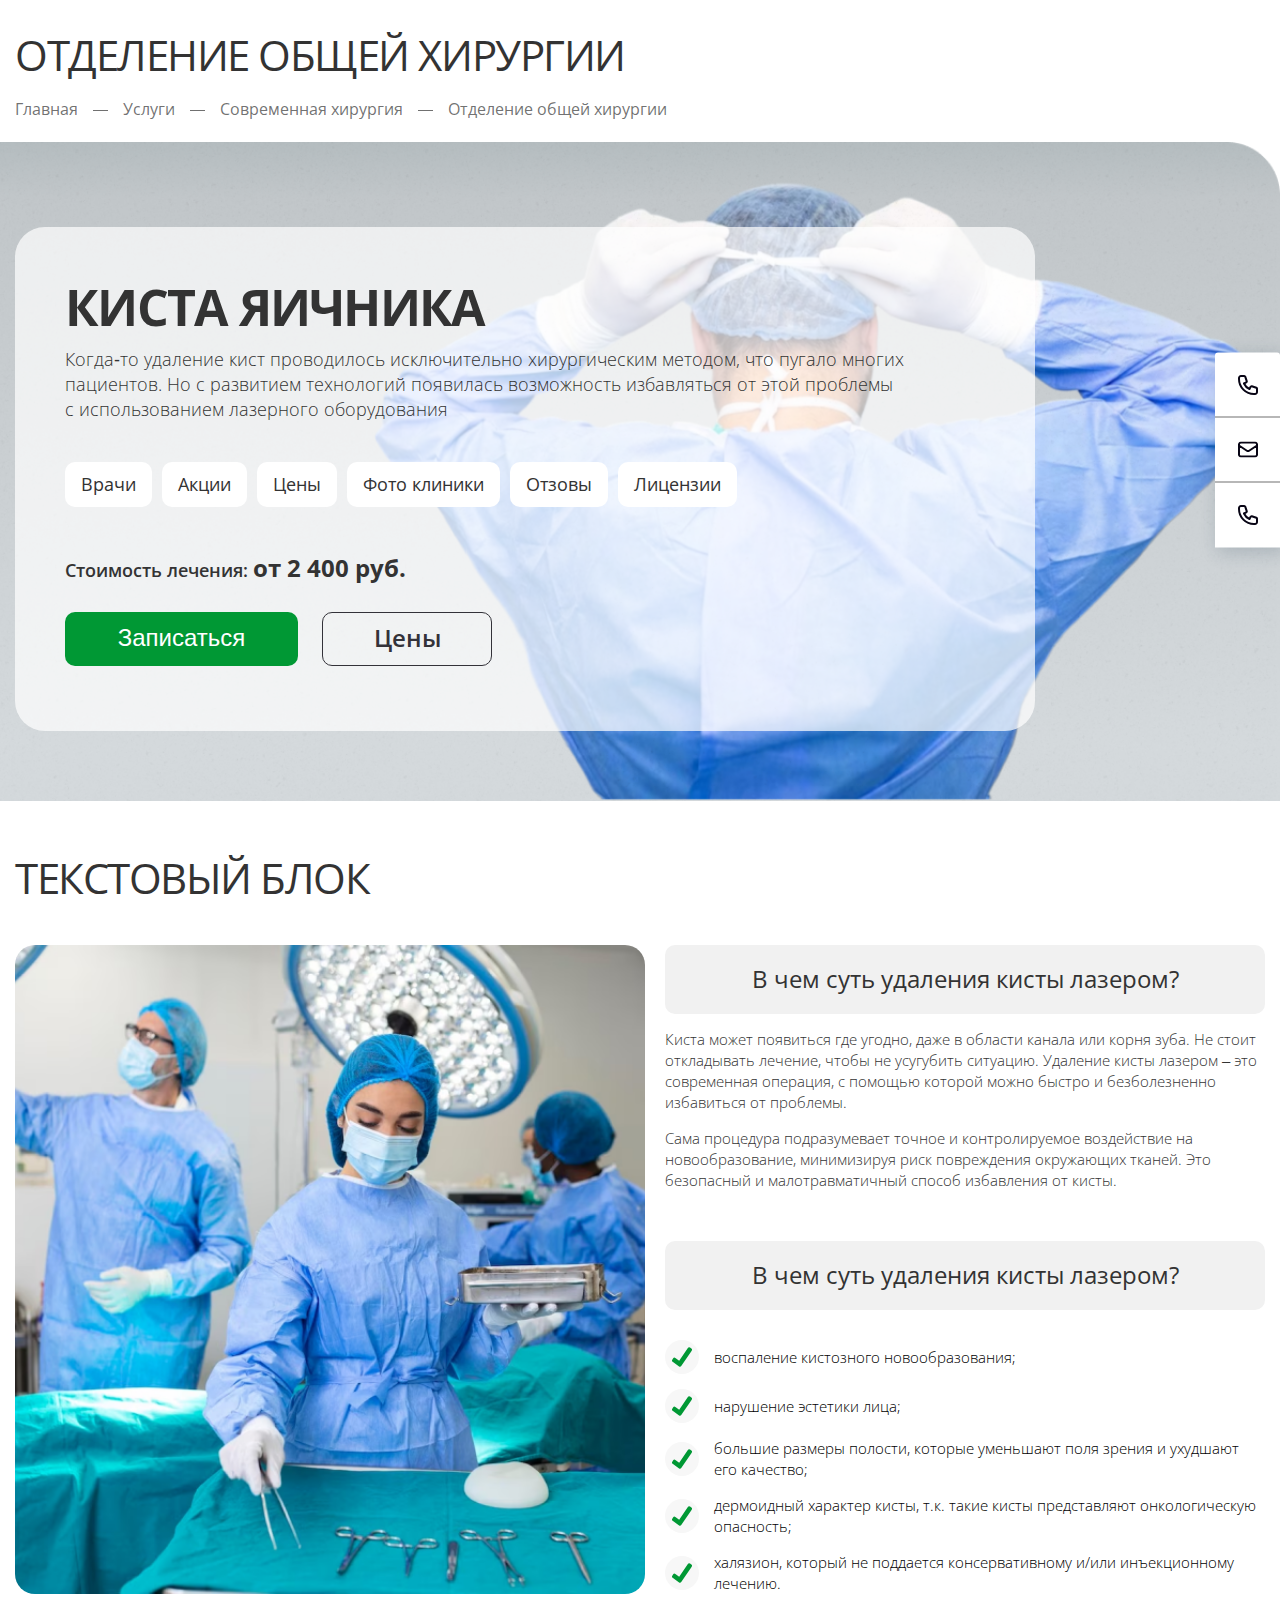
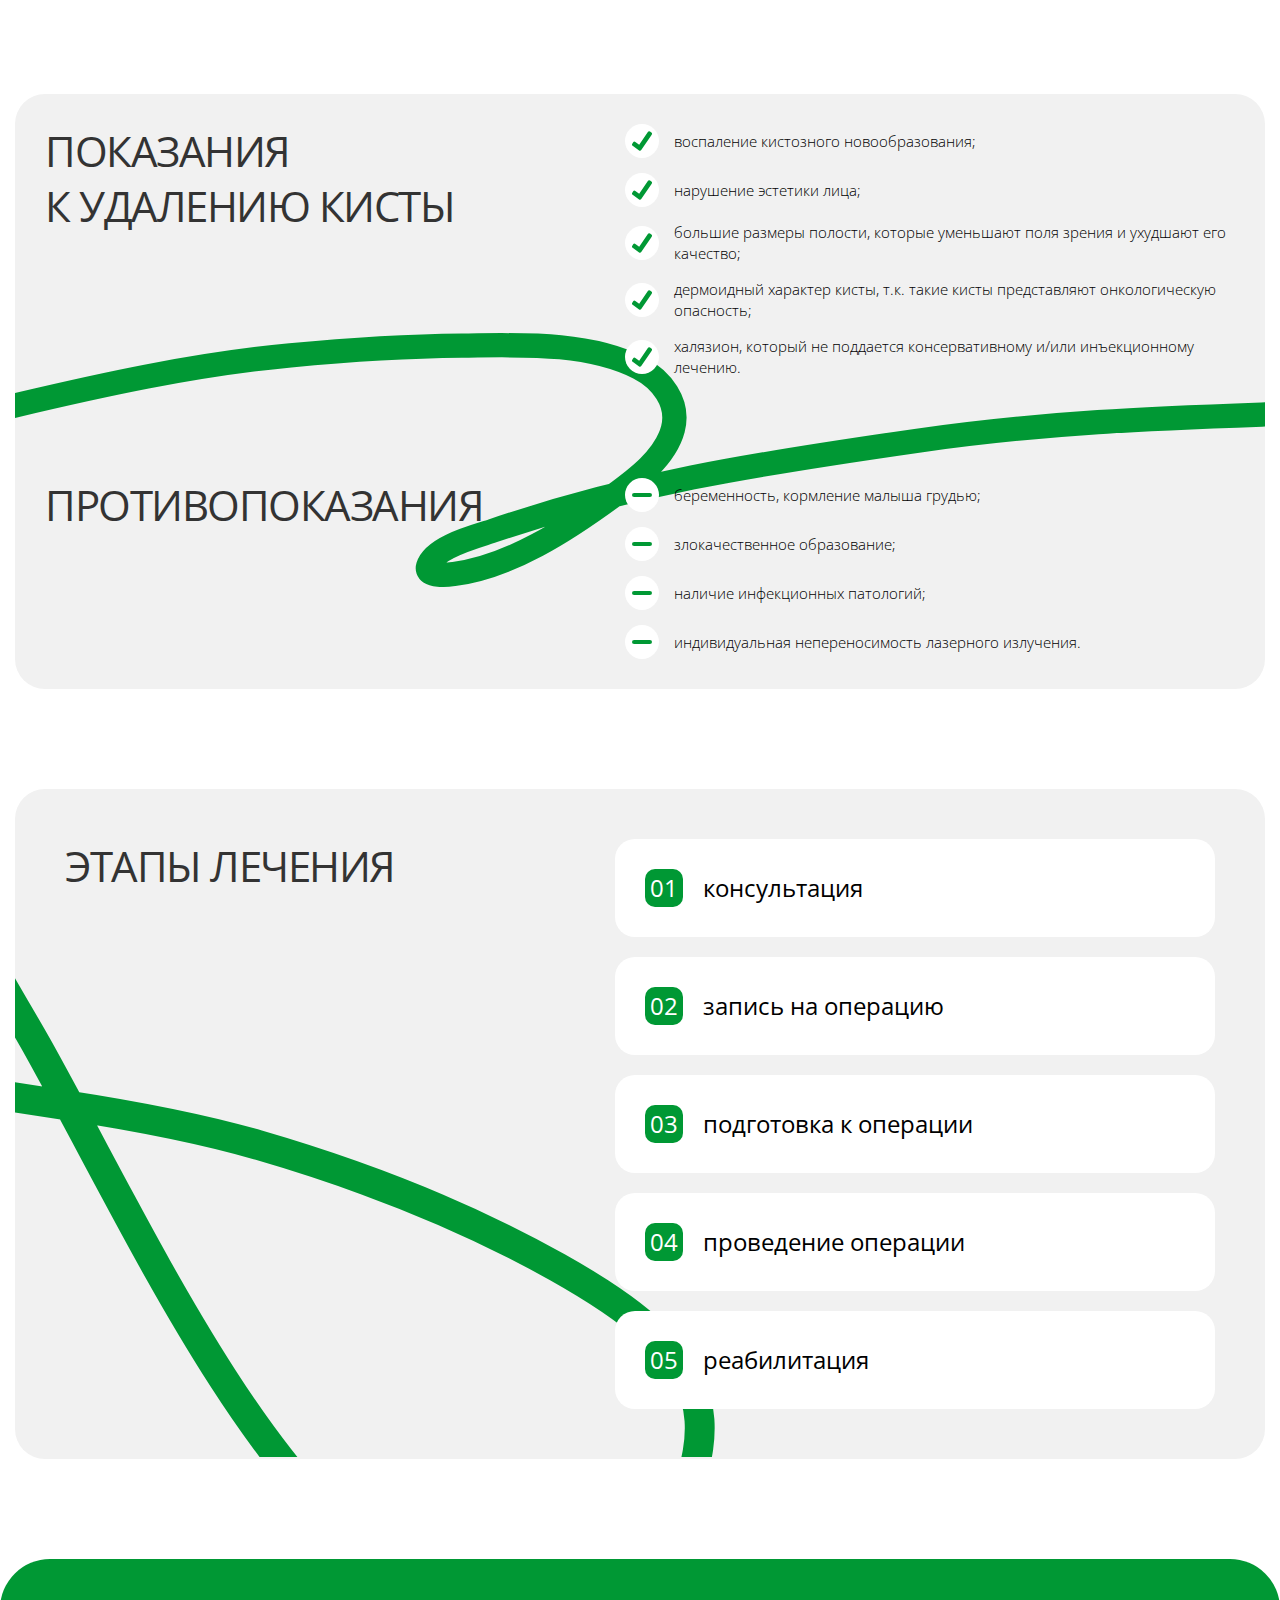
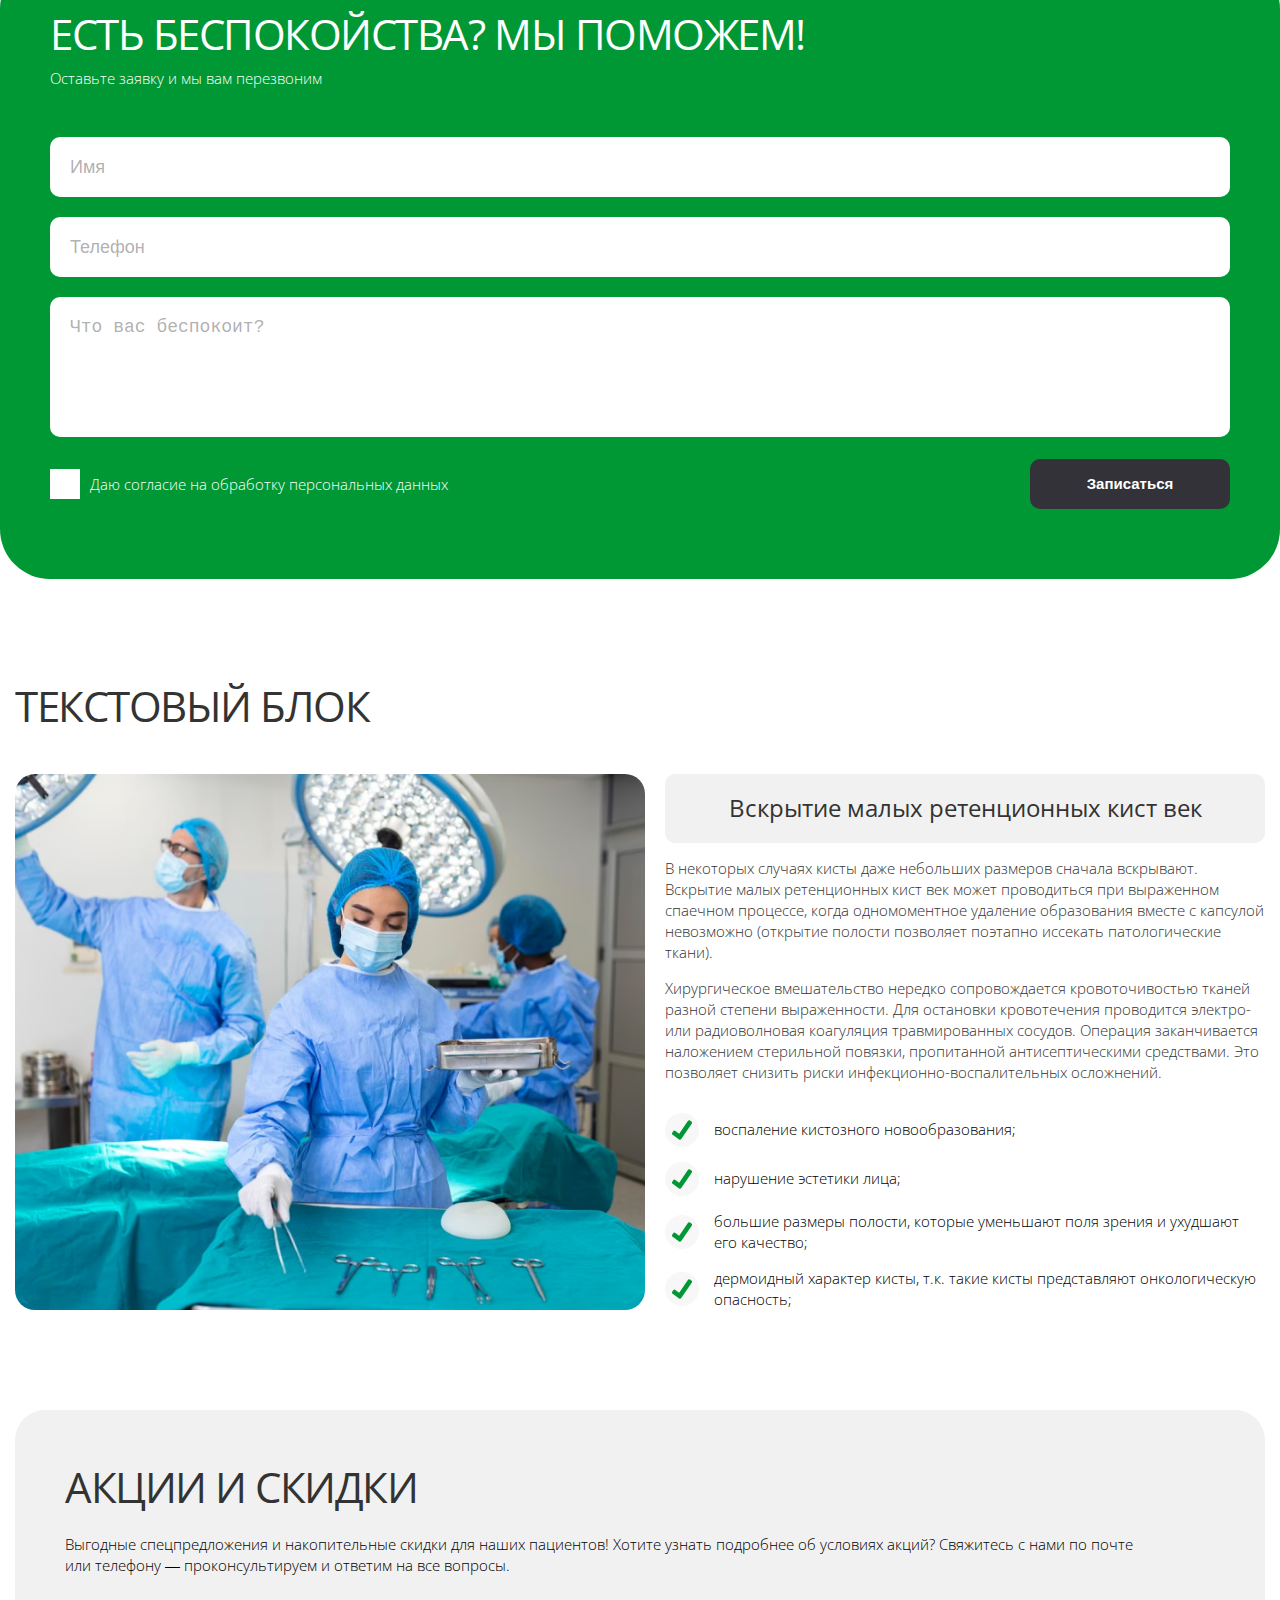
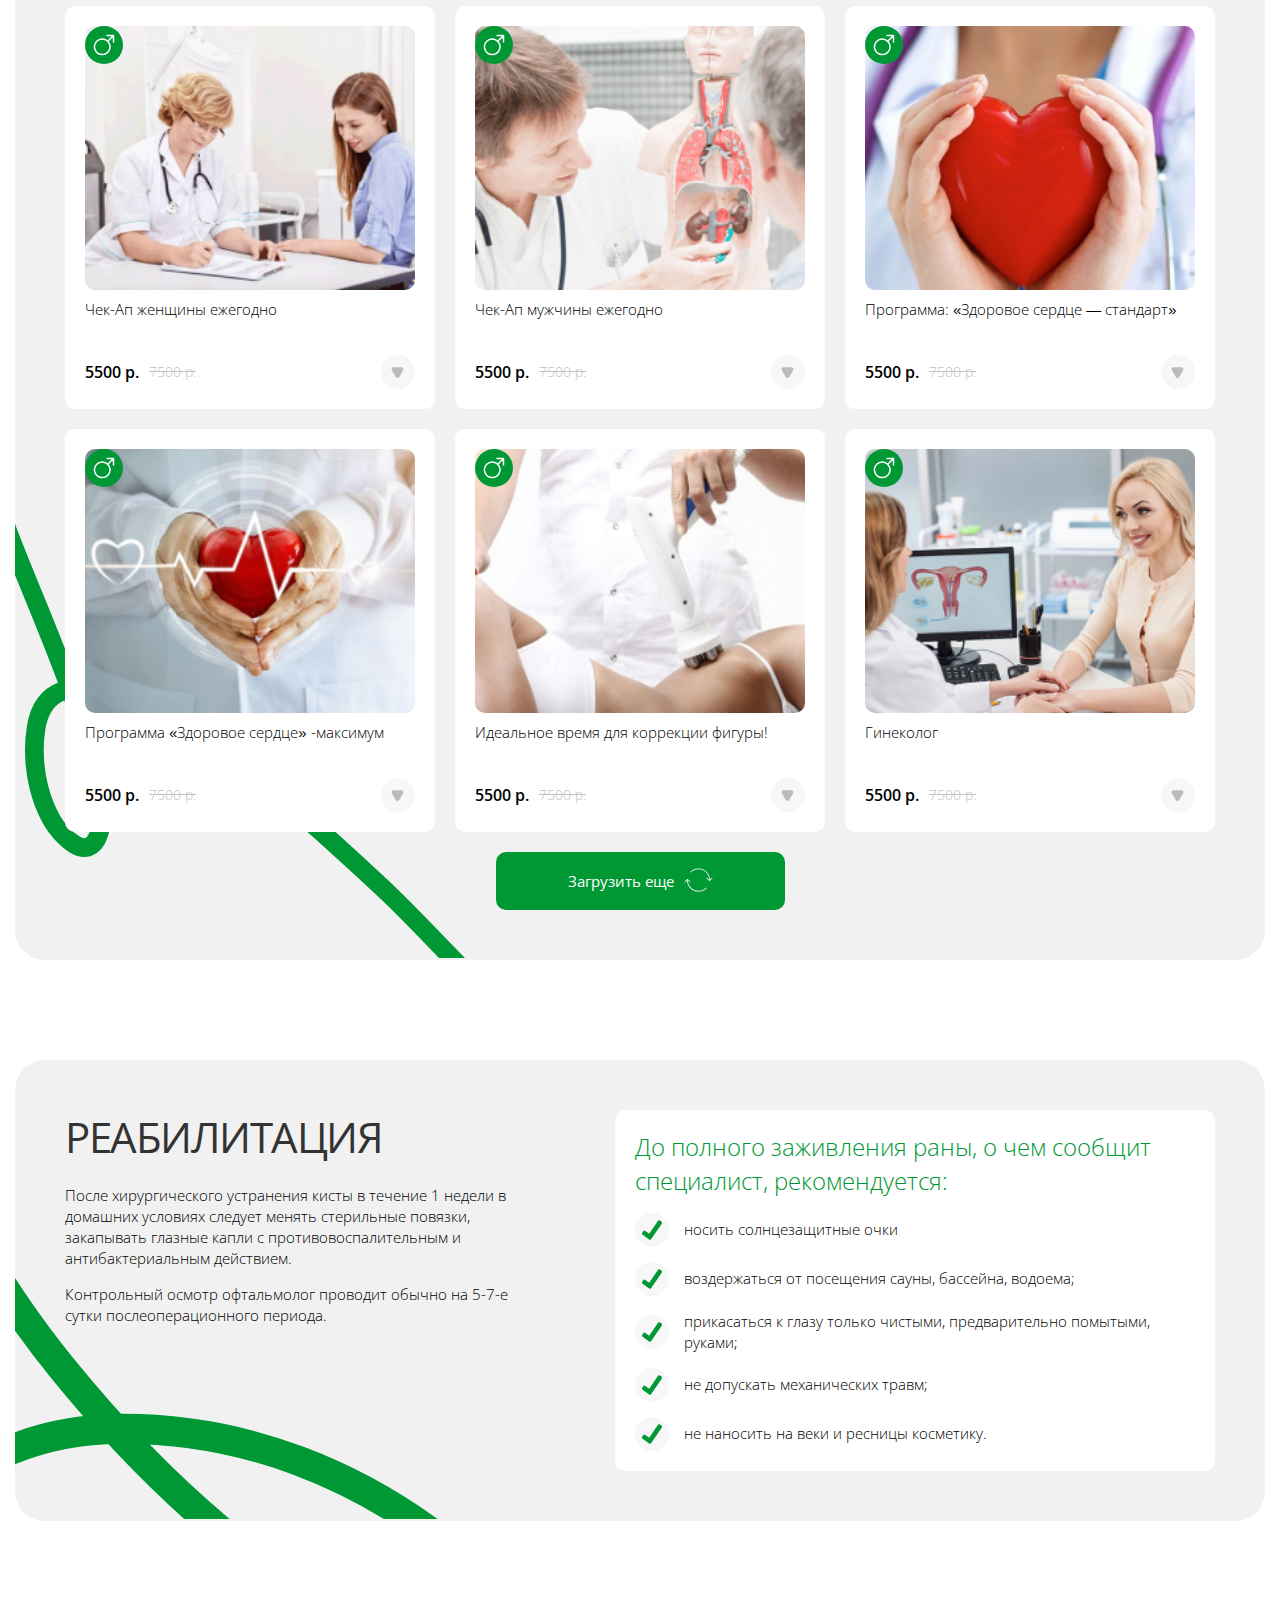
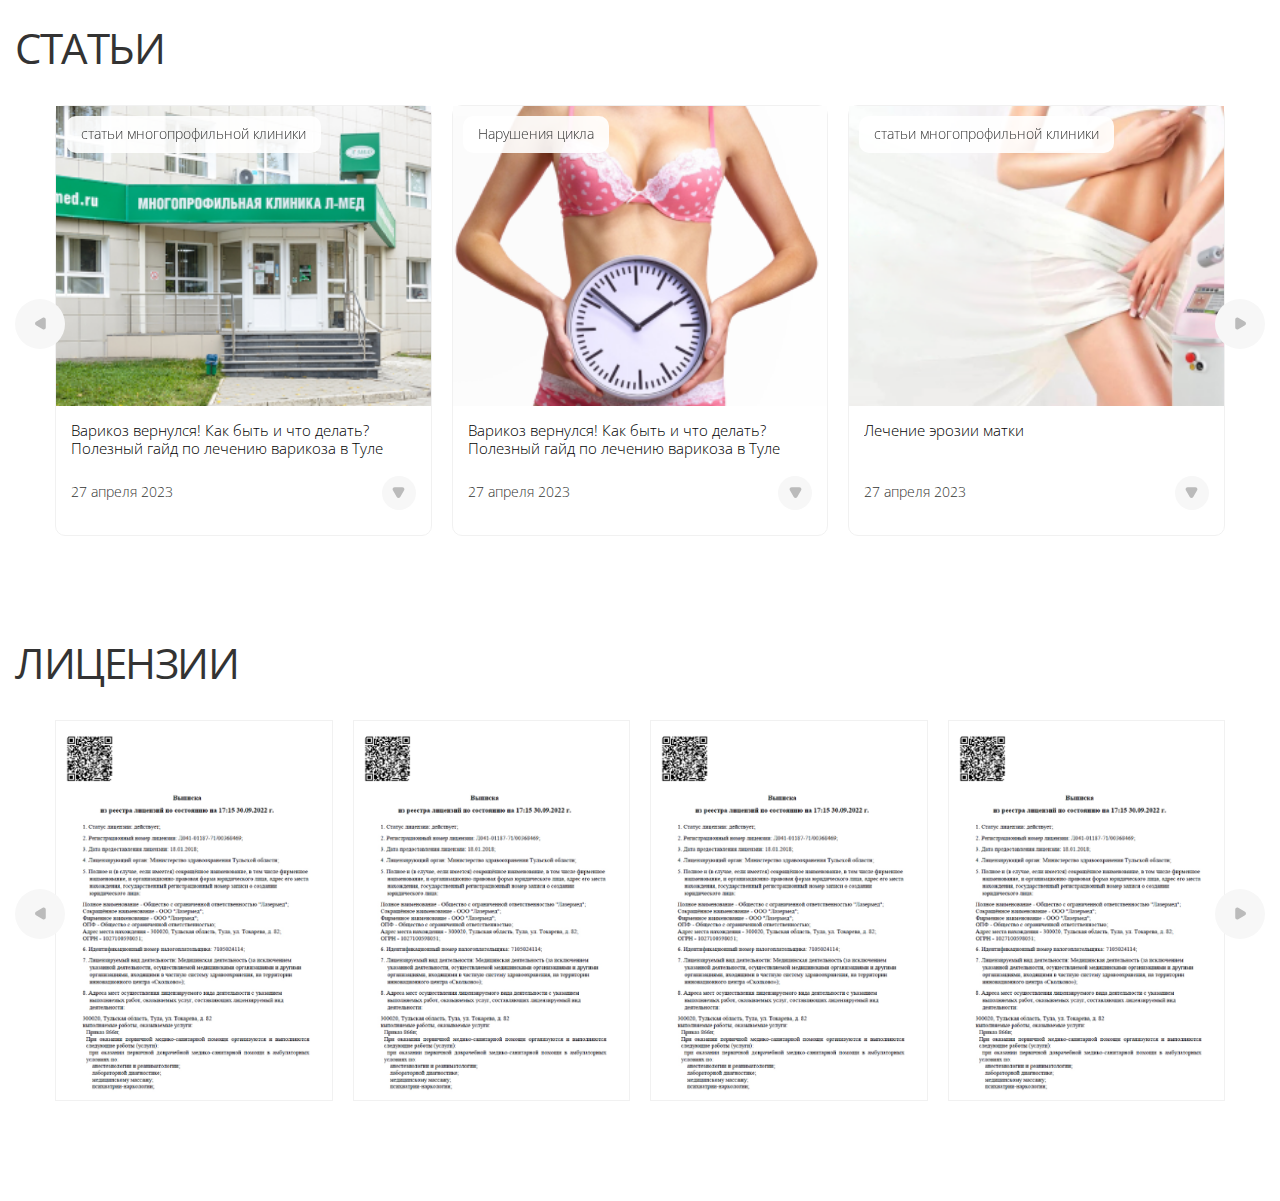
==== disease.html @ 272785a9 "first commit" ====
<!DOCTYPE html>
<html lang="en">

<head>
	<meta charset="UTF-8">
	<meta name="viewport" content="width=device-width, initial-scale=1.0">
	<meta name="keywords" content="">
	<link rel="stylesheet" href="css/libs.min.css">
	<link rel="stylesheet" href="css/style.min.css">
	<title>Заболевание</title>
</head>


<body>

	<div class="wrap">
		<main class="content">
			<section class="page-top">
				<div class="container">
					<div class="page-top__inner">
						<h2 class="page-top__title">Отделение общей хирургии</h2>
						<div class="breadcrumbs">
							<div class="breadcrumbs__items">
								<a href="index.html" class="breadcrumbs__item">
									Главная
									<span></span>
								</a>
								<a href="index.html" class="breadcrumbs__item">
									Услуги
									<span></span>
								</a>
								<a href="index.html" class="breadcrumbs__item">
									Современная хирургия
									<span></span>
								</a>
								<span class="breadcrumbs__item breadcrumbs__item--active">Отделение общей хирургии</span>
							</div>
						</div>
					</div>
				</div>
			</section>
			<section class="service-main service-main2">
				<div class="container">
					<div class="service-main__inner">
						<div class="service-main__desc">
							<h1 class="service-main__title">Киста яичника</h1>
							<div class="service-main__text">Когда‑то удаление кист проводилось исключительно хирургическим методом, что пугало многих пациентов. Но с развитием технологий появилась возможность избавляться от этой проблемы с использованием лазерного оборудования</div>
							<div class="service-main__links">
								<a class="service-main__link" href="">
									<span>Врачи</span>
								</a>
								<a class="service-main__link" href="">
									<span>Акции</span>
								</a>
								<a class="service-main__link" href="">
									<span>Цены</span>
								</a>
								<a class="service-main__link" href="">
									<span>Фото клиники</span>
								</a>
								<a class="service-main__link" href="">
									<span>Отзовы</span>
								</a>
								<a class="service-main__link" href="">
									<span>Лицензии</span>
								</a>
							</div>
							<div class="service-main__price">
								Стоимость лечения:
								<span>от 2 400 руб.</span>
							</div>
							<div class="service-main__btns">
								<button class="service-main__btn btn-green">
									<span>Записаться</span>
								</button>
								<a href="" class="service-main__btn2 btn btn-transparent">
									<span>Цены</span>
								</a>
							</div>
						</div>
					</div>
				</div>
			</section>
			<section class="info2">
				<div class="container">
					<div class="info2__inner">
						<h2 class="info2__title display2">текстовый блок</h2>
						<div class="info2__content">
							<div class="info2__left">
								<div class="info2__img">
									<img src="img/info2-img2.png" alt="">
								</div>
							</div>
							<div class="info2__right">
								<div class="info2__items">
									<div class="info2__item">
										<div class="info2__item-subtitle">
											<span>В чем суть удаления кисты лазером?</span>
										</div>
										<div class="info2__item-text">
											<p>Киста может появиться где угодно, даже в области канала или корня зуба. Не стоит откладывать лечение, чтобы не усугубить ситуацию. Удаление кисты лазером – это современная операция, с помощью которой можно быстро и безболезненно избавиться от проблемы.</p>
											<p>Сама процедура подразумевает точное и контролируемое воздействие на новообразование, минимизируя риск повреждения окружающих тканей. Это безопасный и малотравматичный способ избавления от кисты.</p>
										</div>
									</div>
									<div class="info2__item">
										<div class="info2__item-subtitle">
											<span>В чем суть удаления кисты лазером?</span>
										</div>
										<ul class="info2__item-list">
											<li>
												<span>
													<img src="img/check2.svg" alt="">
												</span>
												<span>воспаление кистозного новообразования;</span>
											</li>
											<li>
												<span>
													<img src="img/check2.svg" alt="">
												</span>
												<span>нарушение эстетики лица;</span>
											</li>
											<li>
												<span>
													<img src="img/check2.svg" alt="">
												</span>
												<span>большие размеры полости, которые уменьшают поля зрения и ухудшают его качество;</span>
											</li>
											<li>
												<span>
													<img src="img/check2.svg" alt="">
												</span>
												<span>дермоидный характер кисты, т.к. такие кисты представляют онкологическую опасность;</span>
											</li>
											<li>
												<span>
													<img src="img/check2.svg" alt="">
												</span>
												<span>халязион, который не поддается консервативному и/или инъекционному лечению.</span>
											</li>
										</ul>
									</div>
								</div>
							</div>
						</div>
					</div>
				</div>
			</section>
			<section class="operation">
				<div class="container">
					<div class="operation__inner">
						<div class="operation__img">
							<img src="img/lines5.svg" alt="">
						</div>
						<div class="operation__content">
							<div class="operation__group">
								<h2 class="operation__title display2">Показания к удалению кисты</h2>
								<div class="operation__items">
									<div class="operation__item">
										<div class="operation__item-icon">
											<img src="img/check2.svg" alt="">
										</div>
										<div class="operation__item-text">воспаление кистозного новообразования;</div>
									</div>
									<div class="operation__item">
										<div class="operation__item-icon">
											<img src="img/check2.svg" alt="">
										</div>
										<div class="operation__item-text">нарушение эстетики лица;</div>
									</div>
									<div class="operation__item">
										<div class="operation__item-icon">
											<img src="img/check2.svg" alt="">
										</div>
										<div class="operation__item-text">большие размеры полости, которые уменьшают поля зрения и ухудшают его качество;</div>
									</div>
									<div class="operation__item">
										<div class="operation__item-icon">
											<img src="img/check2.svg" alt="">
										</div>
										<div class="operation__item-text">дермоидный характер кисты, т.к. такие кисты представляют онкологическую опасность;</div>
									</div>
									<div class="operation__item">
										<div class="operation__item-icon">
											<img src="img/check2.svg" alt="">
										</div>
										<div class="operation__item-text">халязион, который не поддается консервативному и/или инъекционному лечению.</div>
									</div>
								</div>
							</div>
							<div class="operation__group">
								<h2 class="operation__title display2">Противопоказания</h2>
								<div class="operation__items">
									<div class="operation__item">
										<div class="operation__item-icon">
											<img src="img/minus.svg" alt="">
										</div>
										<div class="operation__item-text">беременность, кормление малыша грудью;</div>
									</div>
									<div class="operation__item">
										<div class="operation__item-icon">
											<img src="img/minus.svg" alt="">
										</div>
										<div class="operation__item-text">злокачественное образование;</div>
									</div>
									<div class="operation__item">
										<div class="operation__item-icon">
											<img src="img/minus.svg" alt="">
										</div>
										<div class="operation__item-text">наличие инфекционных патологий;</div>
									</div>
									<div class="operation__item">
										<div class="operation__item-icon">
											<img src="img/minus.svg" alt="">
										</div>
										<div class="operation__item-text">индивидуальная непереносимость лазерного излучения.</div>
									</div>
								</div>
							</div>
						</div>
					</div>
				</div>
			</section>
			<section class="stages">
				<div class="container">
					<div class="stages__inner">
						<div class="stages__img">
							<img src="img/lines.svg" alt="">
						</div>
						<div class="stages__content">
							<div class="stages__left">
								<h2 class="stages__title display2">Этапы лечения</h2>
							</div>
							<div class="stages__right">
								<div class="stages__items">
									<div class="stages__item">
										<div class="stages__item-number">01</div>
										<div class="stages__item-text">консультация</div>
									</div>
									<div class="stages__item">
										<div class="stages__item-number">02</div>
										<div class="stages__item-text">запись на операцию</div>
									</div>
									<div class="stages__item">
										<div class="stages__item-number">03</div>
										<div class="stages__item-text">подготовка к операции</div>
									</div>
									<div class="stages__item">
										<div class="stages__item-number">04</div>
										<div class="stages__item-text">проведение операции</div>
									</div>
									<div class="stages__item">
										<div class="stages__item-number">05</div>
										<div class="stages__item-text">реабилитация</div>
									</div>
								</div>
							</div>
						</div>
					</div>
				</div>
			</section>
			<section class="info disease-info">
				<div class="info__wrap">
					<div class="info__form-wrap">
						<h2 class="info__form-title">Есть беспокойства? мы поможем!</h2>
						<div class="info__form-text">Оставьте заявку и мы вам перезвоним</div>
						<form class="info__form">
							<div class="info__form-grid">
								<fieldset class="info__form-group">
									<input type="text" placeholder="Имя">
								</fieldset>
								<fieldset class="info__form-group">
									<input type="tel" placeholder="Телефон">
								</fieldset>
								<fieldset class="info__form-group">
									<textarea placeholder="Что вас беспокоит?"></textarea>
								</fieldset>
								<fieldset class="info__form-group">
									<div class="info__form-info">
										<div class="info__form-processing">
											<input type="checkbox">
											<label>Даю согласие на обработку <a href="">персональных данных</a></label>
										</div>
										<button class="info__form-btn">
											<span>Записаться</span>
										</button>
									</div>
								</fieldset>
							</div>
						</form>
					</div>
					<div class="info__img">
						<img src="img/info-img.png" alt="">
					</div>
				</div>
			</section>
			<section class="info2">
				<div class="container">
					<div class="info2__inner">
						<h2 class="info2__title display2">текстовый блок</h2>
						<div class="info2__content">
							<div class="info2__left">
								<div class="info2__img">
									<img src="img/info2-img2.png" alt="">
								</div>
							</div>
							<div class="info2__right">
								<div class="info2__items">
									<div class="info2__item">
										<div class="info2__item-subtitle">
											<span>Вскрытие малых ретенционных кист век</span>
										</div>
										<div class="info2__item-text">
											<p>В некоторых случаях кисты даже небольших размеров сначала вскрывают. Вскрытие малых ретенционных кист век может проводиться при выраженном спаечном процессе, когда одномоментное удаление образования вместе с капсулой невозможно (открытие полости позволяет поэтапно иссекать патологические ткани).</p>
											<p>Хирургическое вмешательство нередко сопровождается кровоточивостью тканей разной степени выраженности. Для остановки кровотечения проводится электро- или радиоволновая коагуляция травмированных сосудов. Операция заканчивается наложением стерильной повязки, пропитанной антисептическими средствами. Это позволяет снизить риски инфекционно-воспалительных осложнений.</p>
										</div>
										<ul class="info2__item-list">
											<li>
												<span>
													<img src="img/check2.svg" alt="">
												</span>
												<span>воспаление кистозного новообразования;</span>
											</li>
											<li>
												<span>
													<img src="img/check2.svg" alt="">
												</span>
												<span>нарушение эстетики лица;</span>
											</li>
											<li>
												<span>
													<img src="img/check2.svg" alt="">
												</span>
												<span>большие размеры полости, которые уменьшают поля зрения и ухудшают его качество;</span>
											</li>
											<li>
												<span>
													<img src="img/check2.svg" alt="">
												</span>
												<span>дермоидный характер кисты, т.к. такие кисты представляют онкологическую опасность;</span>
											</li>
										</ul>
									</div>
								</div>
							</div>
						</div>
					</div>
				</div>
			</section>
			<section class="discounts">
				<div class="container">
					<div class="discounts__inner">
						<div class="discounts__img">
							<img src="img/lines2.svg" alt="">
						</div>
						<div class="discounts__content">
							<div class="discounts__left">
								<h2 class="discounts__title display2">Акции и скидки</h2>
								<div class="discounts__text">
									Выгодные спецпредложения и&nbsp;накопительные скидки для&nbsp;наших пациентов! Хотите узнать подробнее об&nbsp;условиях акций? Свяжитесь с&nbsp;нами по&nbsp;почте или&nbsp;телефону&nbsp;— проконсультируем и&nbsp;ответим на&nbsp;все&nbsp;вопросы.
								</div>
							</div>
							<div class="discounts__right">
								<div class="discounts__cards">
									<a href="" class="discount-card">
										<div class="discount-card__top">
											<div class="discount-card__img">
												<img src="img/discount-img.png" alt="">
											</div>
											<div class="discount-card__status">
												<img src="img/status.svg" alt="">
											</div>
										</div>
										<div class="discount-card__desc">
											<div class="discount-card__title">Чек-Ап женщины ежегодно</div>
											<div class="discount-card__flex">
												<div class="discount-card__price">
													<span>5500 р.</span>
													<span>7500 р.</span>
												</div>
												<div class="discount-card__btn">
													<svg width="13" height="11" viewBox="0 0 13 11" fill="none" xmlns="http://www.w3.org/2000/svg">
														<path d="M8.23205 10C7.46225 11.3333 5.53775 11.3333 4.76795 10L0.870835 3.25C0.101035 1.91666 1.06329 0.249999 2.60289 0.249999L10.3971 0.25C11.9367 0.25 12.899 1.91667 12.1292 3.25L8.23205 10Z" fill="#BBBBBB"></path>
													</svg>
												</div>
											</div>
										</div>
									</a>
									<a href="" class="discount-card">
										<div class="discount-card__top">
											<div class="discount-card__img">
												<img src="img/discount-img2.png" alt="">
											</div>
											<div class="discount-card__status">
												<img src="img/status.svg" alt="">
											</div>
										</div>
										<div class="discount-card__desc">
											<div class="discount-card__title">Чек-Ап мужчины ежегодно</div>
											<div class="discount-card__flex">
												<div class="discount-card__price">
													<span>5500 р.</span>
													<span>7500 р.</span>
												</div>
												<div class="discount-card__btn">
													<svg width="13" height="11" viewBox="0 0 13 11" fill="none" xmlns="http://www.w3.org/2000/svg">
														<path d="M8.23205 10C7.46225 11.3333 5.53775 11.3333 4.76795 10L0.870835 3.25C0.101035 1.91666 1.06329 0.249999 2.60289 0.249999L10.3971 0.25C11.9367 0.25 12.899 1.91667 12.1292 3.25L8.23205 10Z" fill="#BBBBBB"></path>
													</svg>
												</div>
											</div>
										</div>
									</a>
									<a href="" class="discount-card">
										<div class="discount-card__top">
											<div class="discount-card__img">
												<img src="img/discount-img3.png" alt="">
											</div>
											<div class="discount-card__status">
												<img src="img/status.svg" alt="">
											</div>
										</div>
										<div class="discount-card__desc">
											<div class="discount-card__title">Программа: «Здоровое сердце&nbsp;— стандарт»</div>
											<div class="discount-card__flex">
												<div class="discount-card__price">
													<span>5500 р.</span>
													<span>7500 р.</span>
												</div>
												<div class="discount-card__btn">
													<svg width="13" height="11" viewBox="0 0 13 11" fill="none" xmlns="http://www.w3.org/2000/svg">
														<path d="M8.23205 10C7.46225 11.3333 5.53775 11.3333 4.76795 10L0.870835 3.25C0.101035 1.91666 1.06329 0.249999 2.60289 0.249999L10.3971 0.25C11.9367 0.25 12.899 1.91667 12.1292 3.25L8.23205 10Z" fill="#BBBBBB"></path>
													</svg>
												</div>
											</div>
										</div>
									</a>
									<a href="" class="discount-card">
										<div class="discount-card__top">
											<div class="discount-card__img">
												<img src="img/discount-img4.png" alt="">
											</div>
											<div class="discount-card__status">
												<img src="img/status.svg" alt="">
											</div>
										</div>
										<div class="discount-card__desc">
											<div class="discount-card__title">Программа «Здоровое сердце» -максимум</div>
											<div class="discount-card__flex">
												<div class="discount-card__price">
													<span>5500 р.</span>
													<span>7500 р.</span>
												</div>
												<div class="discount-card__btn">
													<svg width="13" height="11" viewBox="0 0 13 11" fill="none" xmlns="http://www.w3.org/2000/svg">
														<path d="M8.23205 10C7.46225 11.3333 5.53775 11.3333 4.76795 10L0.870835 3.25C0.101035 1.91666 1.06329 0.249999 2.60289 0.249999L10.3971 0.25C11.9367 0.25 12.899 1.91667 12.1292 3.25L8.23205 10Z" fill="#BBBBBB"></path>
													</svg>
												</div>
											</div>
										</div>
									</a>
									<a href="" class="discount-card">
										<div class="discount-card__top">
											<div class="discount-card__img">
												<img src="img/discount-img5.png" alt="">
											</div>
											<div class="discount-card__status">
												<img src="img/status.svg" alt="">
											</div>
										</div>
										<div class="discount-card__desc">
											<div class="discount-card__title">Идеальное время для коррекции фигуры!</div>
											<div class="discount-card__flex">
												<div class="discount-card__price">
													<span>5500 р.</span>
													<span>7500 р.</span>
												</div>
												<div class="discount-card__btn">
													<svg width="13" height="11" viewBox="0 0 13 11" fill="none" xmlns="http://www.w3.org/2000/svg">
														<path d="M8.23205 10C7.46225 11.3333 5.53775 11.3333 4.76795 10L0.870835 3.25C0.101035 1.91666 1.06329 0.249999 2.60289 0.249999L10.3971 0.25C11.9367 0.25 12.899 1.91667 12.1292 3.25L8.23205 10Z" fill="#BBBBBB"></path>
													</svg>
												</div>
											</div>
										</div>
									</a>
									<a href="" class="discount-card">
										<div class="discount-card__top">
											<div class="discount-card__img">
												<img src="img/discount-img6.png" alt="">
											</div>
											<div class="discount-card__status">
												<img src="img/status.svg" alt="">
											</div>
										</div>
										<div class="discount-card__desc">
											<div class="discount-card__title">Гинеколог</div>
											<div class="discount-card__flex">
												<div class="discount-card__price">
													<span>5500 р.</span>
													<span>7500 р.</span>
												</div>
												<div class="discount-card__btn">
													<svg width="13" height="11" viewBox="0 0 13 11" fill="none" xmlns="http://www.w3.org/2000/svg">
														<path d="M8.23205 10C7.46225 11.3333 5.53775 11.3333 4.76795 10L0.870835 3.25C0.101035 1.91666 1.06329 0.249999 2.60289 0.249999L10.3971 0.25C11.9367 0.25 12.899 1.91667 12.1292 3.25L8.23205 10Z" fill="#BBBBBB"></path>
													</svg>
												</div>
											</div>
										</div>
									</a>
								</div>
								<a href="" class="discounts__btn btn btn-green">
									<span>Загрузить еще</span>
									<i>
										<svg width="29" height="24" viewBox="0 0 29 24" fill="none" xmlns="http://www.w3.org/2000/svg">
											<path d="M22.1033 19.6404C20.0668 21.6749 17.3622 22.7958 14.484 22.7958C8.54754 22.7958 3.71688 17.9679 3.71125 12.0333L5.90816 14.233C6.05377 14.3777 6.28807 14.3777 6.43353 14.233C6.57727 14.0874 6.57727 13.8523 6.43353 13.7077L3.52106 10.7939L0.609212 13.7077C0.463596 13.8523 0.463596 14.0876 0.609212 14.233C0.681003 14.3058 0.776256 14.3413 0.87057 14.3413C0.96676 14.3413 1.06186 14.3048 1.13287 14.233L2.98255 12.3824C3.17571 18.5654 8.25178 23.5387 14.4804 23.5387C17.5574 23.5387 20.4496 22.3405 22.626 20.165C22.7707 20.0203 22.7707 19.7851 22.626 19.6405C22.4851 19.4948 22.2489 19.4948 22.1033 19.6404Z" fill="white"></path>
											<path d="M28.3906 9.76732C28.2469 9.62264 28.0116 9.62264 27.8662 9.76732L26.0182 11.617C25.8232 5.43404 20.7471 0.46167 14.5194 0.46167C11.4405 0.46167 8.5493 1.65991 6.37288 3.83539C6.22727 3.98007 6.22727 4.21531 6.37288 4.35983C6.51662 4.50544 6.7528 4.50544 6.89732 4.35983C8.93281 2.32527 11.6384 1.20445 14.5166 1.20445C20.4521 1.20445 25.2837 6.03136 25.2912 11.9669L23.0924 9.76716C22.9478 9.62249 22.7125 9.62249 22.5671 9.76716C22.4233 9.91278 22.4233 10.1479 22.5671 10.2925L25.4798 13.2053L28.3917 10.2925C28.5362 10.148 28.5362 9.91278 28.3906 9.76732Z" fill="white"></path>
										</svg>
									</i>
								</a>
							</div>
						</div>
					</div>
				</div>
			</section>
			<section class="rehabilitation">
				<div class="container">
					<div class="rehabilitation__inner">
						<div class="rehabilitation__img">
							<img src="img/lines6.svg" alt="">
						</div>
						<div class="rehabilitation__content">
							<div class="rehabilitation__left">
								<h2 class="rehabilitation__title display2">Реабилитация</h2>
								<div class="rehabilitation__text">
									<p>После хирургического устранения кисты в течение 1 недели в домашних условиях следует менять стерильные повязки, закапывать глазные капли с противовоспалительным и антибактериальным действием.</p>
									<p>Контрольный осмотр офтальмолог проводит обычно на 5-7-е сутки послеоперационного периода.</p>
								</div>
							</div>
							<div class="rehabilitation__right">
								<div class="rehabilitation__right-wrap">
									<div class="rehabilitation__subtitle">До полного заживления раны, о чем сообщит специалист, рекомендуется:</div>
									<div class="rehabilitation__items">
										<div class="operation__item">
											<div class="operation__item-icon">
												<img src="img/check2.svg" alt="">
											</div>
											<div class="operation__item-text">носить солнцезащитные очки</div>
										</div>
										<div class="operation__item">
											<div class="operation__item-icon">
												<img src="img/check2.svg" alt="">
											</div>
											<div class="operation__item-text">воздержаться от посещения сауны, бассейна, водоема;</div>
										</div>
										<div class="operation__item">
											<div class="operation__item-icon">
												<img src="img/check2.svg" alt="">
											</div>
											<div class="operation__item-text">прикасаться к глазу только чистыми, предварительно помытыми, руками;</div>
										</div>
										<div class="operation__item">
											<div class="operation__item-icon">
												<img src="img/check2.svg" alt="">
											</div>
											<div class="operation__item-text">не допускать механических травм;</div>
										</div>
										<div class="operation__item">
											<div class="operation__item-icon">
												<img src="img/check2.svg" alt="">
											</div>
											<div class="operation__item-text">не наносить на веки и ресницы косметику.</div>
										</div>
									</div>
								</div>
							</div>
						</div>
					</div>
				</div>
			</section>
			<section class="articles">
				<div class="container">
					<div class="articles__inner">
						<h2 class="articles__title display2">Статьи</h2>
						<div class="articles__slider">
							<div class="articles__swiper swiper mySwiper">
								<div class="articles__swiper-wrapper swiper-wrapper">
									<a href="" class="discount-card swiper-slide">
										<div class="discount-card__top">
											<div class="discount-card__img">
												<img src="img/articles-img.png" alt="">
											</div>
											<div class="discount-card__section">
												<span>статьи многопрофильной клиники</span>
											</div>
										</div>
										<div class="discount-card__desc">
											<div class="discount-card__title">Варикоз вернулся! Как быть и что делать? Полезный гайд по лечению варикоза в Туле</div>
											<div class="discount-card__flex">
												<div class="discount-card__date">27 апреля 2023</div>
												<div class="discount-card__btn">
													<svg width="13" height="11" viewBox="0 0 13 11" fill="none" xmlns="http://www.w3.org/2000/svg">
														<path d="M8.23205 10C7.46225 11.3333 5.53775 11.3333 4.76795 10L0.870835 3.25C0.101035 1.91666 1.06329 0.249999 2.60289 0.249999L10.3971 0.25C11.9367 0.25 12.899 1.91667 12.1292 3.25L8.23205 10Z" fill="#BBBBBB"></path>
													</svg>
												</div>
											</div>
										</div>
									</a>
									<a href="" class="discount-card swiper-slide">
										<div class="discount-card__top">
											<div class="discount-card__img">
												<img src="img/articles-img2.png" alt="">
											</div>
											<div class="discount-card__section">
												<span>Нарушения цикла</span>
											</div>
										</div>
										<div class="discount-card__desc">
											<div class="discount-card__title">Варикоз вернулся! Как быть и что делать? Полезный гайд по лечению варикоза в Туле</div>
											<div class="discount-card__flex">
												<div class="discount-card__date">27 апреля 2023</div>
												<div class="discount-card__btn">
													<svg width="13" height="11" viewBox="0 0 13 11" fill="none" xmlns="http://www.w3.org/2000/svg">
														<path d="M8.23205 10C7.46225 11.3333 5.53775 11.3333 4.76795 10L0.870835 3.25C0.101035 1.91666 1.06329 0.249999 2.60289 0.249999L10.3971 0.25C11.9367 0.25 12.899 1.91667 12.1292 3.25L8.23205 10Z" fill="#BBBBBB"></path>
													</svg>
												</div>
											</div>
										</div>
									</a>
									<a href="" class="discount-card swiper-slide">
										<div class="discount-card__top">
											<div class="discount-card__img">
												<img src="img/articles-img3.png" alt="">
											</div>
											<div class="discount-card__section">
												<span>статьи многопрофильной клиники</span>
											</div>
										</div>
										<div class="discount-card__desc">
											<div class="discount-card__title">Лечение эрозии матки</div>
											<div class="discount-card__flex">
												<div class="discount-card__date">27 апреля 2023</div>
												<div class="discount-card__btn">
													<svg width="13" height="11" viewBox="0 0 13 11" fill="none" xmlns="http://www.w3.org/2000/svg">
														<path d="M8.23205 10C7.46225 11.3333 5.53775 11.3333 4.76795 10L0.870835 3.25C0.101035 1.91666 1.06329 0.249999 2.60289 0.249999L10.3971 0.25C11.9367 0.25 12.899 1.91667 12.1292 3.25L8.23205 10Z" fill="#BBBBBB"></path>
													</svg>
												</div>
											</div>
										</div>
									</a>
									<a href="" class="discount-card swiper-slide">
										<div class="discount-card__top">
											<div class="discount-card__img">
												<img src="img/articles-img4.png" alt="">
											</div>
											<div class="discount-card__section">
												<span>статьи многопрофильной клиники</span>
											</div>
										</div>
										<div class="discount-card__desc">
											<div class="discount-card__title">Размер имеет значение: хочу похудеть, но не могу. Что делать?</div>
											<div class="discount-card__flex">
												<div class="discount-card__date">27 апреля 2023</div>
												<div class="discount-card__btn">
													<svg width="13" height="11" viewBox="0 0 13 11" fill="none" xmlns="http://www.w3.org/2000/svg">
														<path d="M8.23205 10C7.46225 11.3333 5.53775 11.3333 4.76795 10L0.870835 3.25C0.101035 1.91666 1.06329 0.249999 2.60289 0.249999L10.3971 0.25C11.9367 0.25 12.899 1.91667 12.1292 3.25L8.23205 10Z" fill="#BBBBBB"></path>
													</svg>
												</div>
											</div>
										</div>
									</a>
									<a href="" class="discount-card swiper-slide">
										<div class="discount-card__top">
											<div class="discount-card__img">
												<img src="img/articles-img.png" alt="">
											</div>
											<div class="discount-card__section">
												<span>статьи многопрофильной клиники</span>
											</div>
										</div>
										<div class="discount-card__desc">
											<div class="discount-card__title">Варикоз вернулся! Как быть и что делать? Полезный гайд по лечению варикоза в Туле</div>
											<div class="discount-card__flex">
												<div class="discount-card__date">27 апреля 2023</div>
												<div class="discount-card__btn">
													<svg width="13" height="11" viewBox="0 0 13 11" fill="none" xmlns="http://www.w3.org/2000/svg">
														<path d="M8.23205 10C7.46225 11.3333 5.53775 11.3333 4.76795 10L0.870835 3.25C0.101035 1.91666 1.06329 0.249999 2.60289 0.249999L10.3971 0.25C11.9367 0.25 12.899 1.91667 12.1292 3.25L8.23205 10Z" fill="#BBBBBB"></path>
													</svg>
												</div>
											</div>
										</div>
									</a>
									<a href="" class="discount-card swiper-slide">
										<div class="discount-card__top">
											<div class="discount-card__img">
												<img src="img/articles-img2.png" alt="">
											</div>
											<div class="discount-card__section">
												<span>Нарушения цикла</span>
											</div>
										</div>
										<div class="discount-card__desc">
											<div class="discount-card__title">Варикоз вернулся! Как быть и что делать? Полезный гайд по лечению варикоза в Туле</div>
											<div class="discount-card__flex">
												<div class="discount-card__date">27 апреля 2023</div>
												<div class="discount-card__btn">
													<svg width="13" height="11" viewBox="0 0 13 11" fill="none" xmlns="http://www.w3.org/2000/svg">
														<path d="M8.23205 10C7.46225 11.3333 5.53775 11.3333 4.76795 10L0.870835 3.25C0.101035 1.91666 1.06329 0.249999 2.60289 0.249999L10.3971 0.25C11.9367 0.25 12.899 1.91667 12.1292 3.25L8.23205 10Z" fill="#BBBBBB"></path>
													</svg>
												</div>
											</div>
										</div>
									</a>
								</div>
							</div>
							<div class="articles__slider-nav">
								<div class="articles__slider-btns">
									<div class="swiper-button-prev">
										<svg width="11" height="13" viewBox="0 0 11 13" fill="none" xmlns="http://www.w3.org/2000/svg">
											<path d="M0.999998 8.23205C-0.333335 7.46225 -0.333334 5.53775 0.999999 4.76795L7.75 0.870834C9.08333 0.101034 10.75 1.06328 10.75 2.60289L10.75 10.3971C10.75 11.9367 9.08333 12.899 7.75 12.1292L0.999998 8.23205Z" fill="#BBBBBB"/>
										</svg>
									</div>
									<div class="swiper-button-next">
										<svg width="11" height="13" viewBox="0 0 11 13" fill="none" xmlns="http://www.w3.org/2000/svg">
											<path d="M10 4.76795C11.3333 5.53775 11.3333 7.46225 10 8.23205L3.25 12.1292C1.91666 12.899 0.249999 11.9367 0.249999 10.3971L0.25 2.60288C0.25 1.06328 1.91667 0.101034 3.25 0.870834L10 4.76795Z" fill="#BBBBBB"/>
										</svg>
									</div>
								</div>
								<div class="swiper-pagination"></div>
							</div>
						</div>
					</div>
				</div>
			</section>
			<section class="licenses">
				<div class="container">
					<div class="licenses__inner">
						<h2 class="licenses__title display2">Лицензии</h2>
						<div class="licenses__slider">
							<div class="licenses__swiper swiper mySwiper">
								<div class="licenses__swiper-wrapper swiper-wrapper">
									<a href="img/licenses-img.png" class="license-slide swiper-slide" data-fancybox="gallery2">
										<img src="img/licenses-img.png" alt="">
									</a>
									<a href="img/licenses-img.png" class="license-slide swiper-slide" data-fancybox="gallery2">
										<img src="img/licenses-img.png" alt="">
									</a>
									<a href="img/licenses-img.png" class="license-slide swiper-slide" data-fancybox="gallery2">
										<img src="img/licenses-img.png" alt="">
									</a>
									<a href="img/licenses-img.png" class="license-slide swiper-slide" data-fancybox="gallery2">
										<img src="img/licenses-img.png" alt="">
									</a>
									<a href="img/licenses-img.png" class="license-slide swiper-slide" data-fancybox="gallery2">
										<img src="img/licenses-img.png" alt="">
									</a>
									<a href="img/licenses-img.png" class="license-slide swiper-slide" data-fancybox="gallery2">
										<img src="img/licenses-img.png" alt="">
									</a>
								</div>
							</div>
							<div class="licenses__slider-nav">
								<div class="licenses__slider-btns">
									<div class="swiper-button-prev">
										<svg width="11" height="13" viewBox="0 0 11 13" fill="none" xmlns="http://www.w3.org/2000/svg">
											<path d="M0.999998 8.23205C-0.333335 7.46225 -0.333334 5.53775 0.999999 4.76795L7.75 0.870834C9.08333 0.101034 10.75 1.06328 10.75 2.60289L10.75 10.3971C10.75 11.9367 9.08333 12.899 7.75 12.1292L0.999998 8.23205Z" fill="#BBBBBB"/>
										</svg>
									</div>
									<div class="swiper-button-next">
										<svg width="11" height="13" viewBox="0 0 11 13" fill="none" xmlns="http://www.w3.org/2000/svg">
											<path d="M10 4.76795C11.3333 5.53775 11.3333 7.46225 10 8.23205L3.25 12.1292C1.91666 12.899 0.249999 11.9367 0.249999 10.3971L0.25 2.60288C0.25 1.06328 1.91667 0.101034 3.25 0.870834L10 4.76795Z" fill="#BBBBBB"/>
										</svg>
									</div>
								</div>
								<div class="swiper-pagination"></div>
							</div>
						</div>
					</div>
				</div>
			</section>
		</main>

		<div class="connection-fixed">
			<a href="" class="connection-fixed__item">
				<svg width="20" height="21" viewBox="0 0 20 21" fill="none" xmlns="http://www.w3.org/2000/svg">
					<path d="M1.58579 2.08579C1.21071 2.46086 1 2.96957 1 3.5V4.5C1 12.784 7.716 19.5 16 19.5H17C17.5304 19.5 18.0391 19.2893 18.4142 18.9142C18.7893 18.5391 19 18.0304 19 17.5V14.221C19.0001 14.011 18.934 13.8064 18.8112 13.636C18.6885 13.4657 18.5152 13.3383 18.316 13.272L13.823 11.774C13.5947 11.6981 13.3466 11.7071 13.1244 11.7993C12.9021 11.8915 12.7205 12.0607 12.613 12.276L11.483 14.533C9.03446 13.4267 7.07332 11.4655 5.967 9.017L8.224 7.887C8.43925 7.77945 8.60851 7.5979 8.70072 7.37564C8.79293 7.15339 8.8019 6.90534 8.726 6.677L7.228 2.184C7.16171 1.98496 7.03449 1.8118 6.86436 1.68905C6.69422 1.5663 6.48979 1.50016 6.28 1.5H3C2.46957 1.5 1.96086 1.71071 1.58579 2.08579Z" stroke="#080515" stroke-width="2" stroke-linecap="round" stroke-linejoin="round"/>
				</svg>
			</a>
			<a href="" class="connection-fixed__item">
				<svg width="20" height="16" viewBox="0 0 20 16" fill="none" xmlns="http://www.w3.org/2000/svg">
					<path d="M1 4L8.89 9.26C9.21866 9.47928 9.6049 9.5963 10 9.5963C10.3951 9.5963 10.7813 9.47928 11.11 9.26L19 4M3 15H17C17.5304 15 18.0391 14.7893 18.4142 14.4142C18.7893 14.0391 19 13.5304 19 13V3C19 2.46957 18.7893 1.96086 18.4142 1.58579C18.0391 1.21071 17.5304 1 17 1H3C2.46957 1 1.96086 1.21071 1.58579 1.58579C1.21071 1.96086 1 2.46957 1 3V13C1 13.5304 1.21071 14.0391 1.58579 14.4142C1.96086 14.7893 2.46957 15 3 15Z" stroke="#080515" stroke-width="2" stroke-linecap="round" stroke-linejoin="round"/>
				</svg>
			</a>
			<a href="" class="connection-fixed__item">
				<svg width="20" height="21" viewBox="0 0 20 21" fill="none" xmlns="http://www.w3.org/2000/svg">
					<path d="M1.58579 2.08579C1.21071 2.46086 1 2.96957 1 3.5V4.5C1 12.784 7.716 19.5 16 19.5H17C17.5304 19.5 18.0391 19.2893 18.4142 18.9142C18.7893 18.5391 19 18.0304 19 17.5V14.221C19.0001 14.011 18.934 13.8064 18.8112 13.636C18.6885 13.4657 18.5152 13.3383 18.316 13.272L13.823 11.774C13.5947 11.6981 13.3466 11.7071 13.1244 11.7993C12.9021 11.8915 12.7205 12.0607 12.613 12.276L11.483 14.533C9.03446 13.4267 7.07332 11.4655 5.967 9.017L8.224 7.887C8.43925 7.77945 8.60851 7.5979 8.70072 7.37564C8.79293 7.15339 8.8019 6.90534 8.726 6.677L7.228 2.184C7.16171 1.98496 7.03449 1.8118 6.86436 1.68905C6.69422 1.5663 6.48979 1.50016 6.28 1.5H3C2.46957 1.5 1.96086 1.71071 1.58579 2.08579Z" stroke="#080515" stroke-width="2" stroke-linecap="round" stroke-linejoin="round"/>
				</svg>
			</a>
		</div>
	</div>

	<script src="js/libs.min.js"></script>
<script src="js/main.min.js"></script>

</body>

</html>
---- css/libs.min.css ----
@font-face{font-family:"swiper-icons";src:url("data:application/font-woff;charset=utf-8;base64, [base64]//wADZ2x5ZgAAAywAAADMAAAD2MHtryVoZWFkAAABbAAAADAAAAA2E2+eoWhoZWEAAAGcAAAAHwAAACQC9gDzaG10eAAAAigAAAAZAAAArgJkABFsb2NhAAAC0AAAAFoAAABaFQAUGG1heHAAAAG8AAAAHwAAACAAcABAbmFtZQAAA/gAAAE5AAACXvFdBwlwb3N0AAAFNAAAAGIAAACE5s74hXjaY2BkYGAAYpf5Hu/j+W2+MnAzMYDAzaX6QjD6/4//Bxj5GA8AuRwMYGkAPywL13jaY2BkYGA88P8Agx4j+/8fQDYfA1AEBWgDAIB2BOoAeNpjYGRgYNBh4GdgYgABEMnIABJzYNADCQAACWgAsQB42mNgYfzCOIGBlYGB0YcxjYGBwR1Kf2WQZGhhYGBiYGVmgAFGBiQQkOaawtDAoMBQxXjg/wEGPcYDDA4wNUA2CCgwsAAAO4EL6gAAeNpj2M0gyAACqxgGNWBkZ2D4/wMA+xkDdgAAAHjaY2BgYGaAYBkGRgYQiAHyGMF8FgYHIM3DwMHABGQrMOgyWDLEM1T9/w8UBfEMgLzE////P/5//f/V/xv+r4eaAAeMbAxwIUYmIMHEgKYAYjUcsDAwsLKxc3BycfPw8jEQA/[base64]/uznmfPFBNODM2K7MTQ45YEAZqGP81AmGGcF3iPqOop0r1SPTaTbVkfUe4HXj97wYE+yNwWYxwWu4v1ugWHgo3S1XdZEVqWM7ET0cfnLGxWfkgR42o2PvWrDMBSFj/IHLaF0zKjRgdiVMwScNRAoWUoH78Y2icB/yIY09An6AH2Bdu/UB+yxopYshQiEvnvu0dURgDt8QeC8PDw7Fpji3fEA4z/PEJ6YOB5hKh4dj3EvXhxPqH/SKUY3rJ7srZ4FZnh1PMAtPhwP6fl2PMJMPDgeQ4rY8YT6Gzao0eAEA409DuggmTnFnOcSCiEiLMgxCiTI6Cq5DZUd3Qmp10vO0LaLTd2cjN4fOumlc7lUYbSQcZFkutRG7g6JKZKy0RmdLY680CDnEJ+UMkpFFe1RN7nxdVpXrC4aTtnaurOnYercZg2YVmLN/d/gczfEimrE/fs/bOuq29Zmn8tloORaXgZgGa78yO9/cnXm2BpaGvq25Dv9S4E9+5SIc9PqupJKhYFSSl47+Qcr1mYNAAAAeNptw0cKwkAAAMDZJA8Q7OUJvkLsPfZ6zFVERPy8qHh2YER+3i/BP83vIBLLySsoKimrqKqpa2hp6+jq6RsYGhmbmJqZSy0sraxtbO3sHRydnEMU4uR6yx7JJXveP7WrDycAAAAAAAH//wACeNpjYGRgYOABYhkgZgJCZgZNBkYGLQZtIJsFLMYAAAw3ALgAeNolizEKgDAQBCchRbC2sFER0YD6qVQiBCv/H9ezGI6Z5XBAw8CBK/m5iQQVauVbXLnOrMZv2oLdKFa8Pjuru2hJzGabmOSLzNMzvutpB3N42mNgZGBg4GKQYzBhYMxJLMlj4GBgAYow/P/PAJJhLM6sSoWKfWCAAwDAjgbRAAB42mNgYGBkAIIbCZo5IPrmUn0hGA0AO8EFTQAA");font-weight:400;font-style:normal}:root{--swiper-theme-color: #007aff}.swiper{margin-left:auto;margin-right:auto;position:relative;overflow:hidden;list-style:none;padding:0;z-index:1}.swiper-vertical>.swiper-wrapper{flex-direction:column}.swiper-wrapper{position:relative;width:100%;height:100%;z-index:1;display:flex;transition-property:transform;box-sizing:content-box}.swiper-android .swiper-slide,.swiper-wrapper{transform:translate3d(0px, 0, 0)}.swiper-pointer-events{touch-action:pan-y}.swiper-pointer-events.swiper-vertical{touch-action:pan-x}.swiper-slide{flex-shrink:0;width:100%;height:100%;position:relative;transition-property:transform}.swiper-slide-invisible-blank{visibility:hidden}.swiper-autoheight,.swiper-autoheight .swiper-slide{height:auto}.swiper-autoheight .swiper-wrapper{align-items:flex-start;transition-property:transform,height}.swiper-backface-hidden .swiper-slide{transform:translateZ(0);-webkit-backface-visibility:hidden;backface-visibility:hidden}.swiper-3d,.swiper-3d.swiper-css-mode .swiper-wrapper{perspective:1200px}.swiper-3d .swiper-wrapper,.swiper-3d .swiper-slide,.swiper-3d .swiper-slide-shadow,.swiper-3d .swiper-slide-shadow-left,.swiper-3d .swiper-slide-shadow-right,.swiper-3d .swiper-slide-shadow-top,.swiper-3d .swiper-slide-shadow-bottom,.swiper-3d .swiper-cube-shadow{transform-style:preserve-3d}.swiper-3d .swiper-slide-shadow,.swiper-3d .swiper-slide-shadow-left,.swiper-3d .swiper-slide-shadow-right,.swiper-3d .swiper-slide-shadow-top,.swiper-3d .swiper-slide-shadow-bottom{position:absolute;left:0;top:0;width:100%;height:100%;pointer-events:none;z-index:10}.swiper-3d .swiper-slide-shadow{background:rgba(0,0,0,.15)}.swiper-3d .swiper-slide-shadow-left{background-image:linear-gradient(to left, rgba(0, 0, 0, 0.5), rgba(0, 0, 0, 0))}.swiper-3d .swiper-slide-shadow-right{background-image:linear-gradient(to right, rgba(0, 0, 0, 0.5), rgba(0, 0, 0, 0))}.swiper-3d .swiper-slide-shadow-top{background-image:linear-gradient(to top, rgba(0, 0, 0, 0.5), rgba(0, 0, 0, 0))}.swiper-3d .swiper-slide-shadow-bottom{background-image:linear-gradient(to bottom, rgba(0, 0, 0, 0.5), rgba(0, 0, 0, 0))}.swiper-css-mode>.swiper-wrapper{overflow:auto;scrollbar-width:none;-ms-overflow-style:none}.swiper-css-mode>.swiper-wrapper::-webkit-scrollbar{display:none}.swiper-css-mode>.swiper-wrapper>.swiper-slide{scroll-snap-align:start start}.swiper-horizontal.swiper-css-mode>.swiper-wrapper{scroll-snap-type:x mandatory}.swiper-vertical.swiper-css-mode>.swiper-wrapper{scroll-snap-type:y mandatory}.swiper-centered>.swiper-wrapper::before{content:"";flex-shrink:0;order:9999}.swiper-centered.swiper-horizontal>.swiper-wrapper>.swiper-slide:first-child{margin-inline-start:var(--swiper-centered-offset-before)}.swiper-centered.swiper-horizontal>.swiper-wrapper::before{height:100%;min-height:1px;width:var(--swiper-centered-offset-after)}.swiper-centered.swiper-vertical>.swiper-wrapper>.swiper-slide:first-child{margin-block-start:var(--swiper-centered-offset-before)}.swiper-centered.swiper-vertical>.swiper-wrapper::before{width:100%;min-width:1px;height:var(--swiper-centered-offset-after)}.swiper-centered>.swiper-wrapper>.swiper-slide{scroll-snap-align:center center}.swiper-virtual .swiper-slide{-webkit-backface-visibility:hidden;transform:translateZ(0)}.swiper-virtual.swiper-css-mode .swiper-wrapper::after{content:"";position:absolute;left:0;top:0;pointer-events:none}.swiper-virtual.swiper-css-mode.swiper-horizontal .swiper-wrapper::after{height:1px;width:var(--swiper-virtual-size)}.swiper-virtual.swiper-css-mode.swiper-vertical .swiper-wrapper::after{width:1px;height:var(--swiper-virtual-size)}:root{--swiper-navigation-size: 44px}.swiper-button-prev,.swiper-button-next{position:absolute;top:50%;width:calc(var(--swiper-navigation-size)/44*27);height:var(--swiper-navigation-size);margin-top:calc(0px - var(--swiper-navigation-size)/2);z-index:10;cursor:pointer;display:flex;align-items:center;justify-content:center;color:var(--swiper-navigation-color, var(--swiper-theme-color))}.swiper-button-prev.swiper-button-disabled,.swiper-button-next.swiper-button-disabled{opacity:.35;cursor:auto;pointer-events:none}.swiper-button-prev.swiper-button-hidden,.swiper-button-next.swiper-button-hidden{opacity:0;cursor:auto;pointer-events:none}.swiper-navigation-disabled .swiper-button-prev,.swiper-navigation-disabled .swiper-button-next{display:none !important}.swiper-button-prev:after,.swiper-button-next:after{font-family:swiper-icons;font-size:var(--swiper-navigation-size);text-transform:none !important;letter-spacing:0;font-variant:initial;line-height:1}.swiper-button-prev,.swiper-rtl .swiper-button-next{left:10px;right:auto}.swiper-button-prev:after,.swiper-rtl .swiper-button-next:after{content:"prev"}.swiper-button-next,.swiper-rtl .swiper-button-prev{right:10px;left:auto}.swiper-button-next:after,.swiper-rtl .swiper-button-prev:after{content:"next"}.swiper-button-lock{display:none}.swiper-pagination{position:absolute;text-align:center;transition:300ms opacity;transform:translate3d(0, 0, 0);z-index:10}.swiper-pagination.swiper-pagination-hidden{opacity:0}.swiper-pagination-disabled>.swiper-pagination,.swiper-pagination.swiper-pagination-disabled{display:none !important}.swiper-pagination-fraction,.swiper-pagination-custom,.swiper-horizontal>.swiper-pagination-bullets,.swiper-pagination-bullets.swiper-pagination-horizontal{bottom:10px;left:0;width:100%}.swiper-pagination-bullets-dynamic{overflow:hidden;font-size:0}.swiper-pagination-bullets-dynamic .swiper-pagination-bullet{transform:scale(0.33);position:relative}.swiper-pagination-bullets-dynamic .swiper-pagination-bullet-active{transform:scale(1)}.swiper-pagination-bullets-dynamic .swiper-pagination-bullet-active-main{transform:scale(1)}.swiper-pagination-bullets-dynamic .swiper-pagination-bullet-active-prev{transform:scale(0.66)}.swiper-pagination-bullets-dynamic .swiper-pagination-bullet-active-prev-prev{transform:scale(0.33)}.swiper-pagination-bullets-dynamic .swiper-pagination-bullet-active-next{transform:scale(0.66)}.swiper-pagination-bullets-dynamic .swiper-pagination-bullet-active-next-next{transform:scale(0.33)}.swiper-pagination-bullet{width:var(--swiper-pagination-bullet-width, var(--swiper-pagination-bullet-size, 8px));height:var(--swiper-pagination-bullet-height, var(--swiper-pagination-bullet-size, 8px));display:inline-block;border-radius:50%;background:var(--swiper-pagination-bullet-inactive-color, #000);opacity:var(--swiper-pagination-bullet-inactive-opacity, 0.2)}button.swiper-pagination-bullet{border:none;margin:0;padding:0;box-shadow:none;-webkit-appearance:none;appearance:none}.swiper-pagination-clickable .swiper-pagination-bullet{cursor:pointer}.swiper-pagination-bullet:only-child{display:none !important}.swiper-pagination-bullet-active{opacity:var(--swiper-pagination-bullet-opacity, 1);background:var(--swiper-pagination-color, var(--swiper-theme-color))}.swiper-vertical>.swiper-pagination-bullets,.swiper-pagination-vertical.swiper-pagination-bullets{right:10px;top:50%;transform:translate3d(0px, -50%, 0)}.swiper-vertical>.swiper-pagination-bullets .swiper-pagination-bullet,.swiper-pagination-vertical.swiper-pagination-bullets .swiper-pagination-bullet{margin:var(--swiper-pagination-bullet-vertical-gap, 6px) 0;display:block}.swiper-vertical>.swiper-pagination-bullets.swiper-pagination-bullets-dynamic,.swiper-pagination-vertical.swiper-pagination-bullets.swiper-pagination-bullets-dynamic{top:50%;transform:translateY(-50%);width:8px}.swiper-vertical>.swiper-pagination-bullets.swiper-pagination-bullets-dynamic .swiper-pagination-bullet,.swiper-pagination-vertical.swiper-pagination-bullets.swiper-pagination-bullets-dynamic .swiper-pagination-bullet{display:inline-block;transition:200ms transform,200ms top}.swiper-horizontal>.swiper-pagination-bullets .swiper-pagination-bullet,.swiper-pagination-horizontal.swiper-pagination-bullets .swiper-pagination-bullet{margin:0 var(--swiper-pagination-bullet-horizontal-gap, 4px)}.swiper-horizontal>.swiper-pagination-bullets.swiper-pagination-bullets-dynamic,.swiper-pagination-horizontal.swiper-pagination-bullets.swiper-pagination-bullets-dynamic{left:50%;transform:translateX(-50%);white-space:nowrap}.swiper-horizontal>.swiper-pagination-bullets.swiper-pagination-bullets-dynamic .swiper-pagination-bullet,.swiper-pagination-horizontal.swiper-pagination-bullets.swiper-pagination-bullets-dynamic .swiper-pagination-bullet{transition:200ms transform,200ms left}.swiper-horizontal.swiper-rtl>.swiper-pagination-bullets-dynamic .swiper-pagination-bullet{transition:200ms transform,200ms right}.swiper-pagination-progressbar{background:rgba(0,0,0,.25);position:absolute}.swiper-pagination-progressbar .swiper-pagination-progressbar-fill{background:var(--swiper-pagination-color, var(--swiper-theme-color));position:absolute;left:0;top:0;width:100%;height:100%;transform:scale(0);transform-origin:left top}.swiper-rtl .swiper-pagination-progressbar .swiper-pagination-progressbar-fill{transform-origin:right top}.swiper-horizontal>.swiper-pagination-progressbar,.swiper-pagination-progressbar.swiper-pagination-horizontal,.swiper-vertical>.swiper-pagination-progressbar.swiper-pagination-progressbar-opposite,.swiper-pagination-progressbar.swiper-pagination-vertical.swiper-pagination-progressbar-opposite{width:100%;height:4px;left:0;top:0}.swiper-vertical>.swiper-pagination-progressbar,.swiper-pagination-progressbar.swiper-pagination-vertical,.swiper-horizontal>.swiper-pagination-progressbar.swiper-pagination-progressbar-opposite,.swiper-pagination-progressbar.swiper-pagination-horizontal.swiper-pagination-progressbar-opposite{width:4px;height:100%;left:0;top:0}.swiper-pagination-lock{display:none}.swiper-scrollbar{border-radius:10px;position:relative;-ms-touch-action:none;background:rgba(0,0,0,.1)}.swiper-scrollbar-disabled>.swiper-scrollbar,.swiper-scrollbar.swiper-scrollbar-disabled{display:none !important}.swiper-horizontal>.swiper-scrollbar,.swiper-scrollbar.swiper-scrollbar-horizontal{position:absolute;left:1%;bottom:3px;z-index:50;height:5px;width:98%}.swiper-vertical>.swiper-scrollbar,.swiper-scrollbar.swiper-scrollbar-vertical{position:absolute;right:3px;top:1%;z-index:50;width:5px;height:98%}.swiper-scrollbar-drag{height:100%;width:100%;position:relative;background:rgba(0,0,0,.5);border-radius:10px;left:0;top:0}.swiper-scrollbar-cursor-drag{cursor:move}.swiper-scrollbar-lock{display:none}.swiper-zoom-container{width:100%;height:100%;display:flex;justify-content:center;align-items:center;text-align:center}.swiper-zoom-container>img,.swiper-zoom-container>svg,.swiper-zoom-container>canvas{max-width:100%;max-height:100%;object-fit:contain}.swiper-slide-zoomed{cursor:move}.swiper-lazy-preloader{width:42px;height:42px;position:absolute;left:50%;top:50%;margin-left:-21px;margin-top:-21px;z-index:10;transform-origin:50%;box-sizing:border-box;border:4px solid var(--swiper-preloader-color, var(--swiper-theme-color));border-radius:50%;border-top-color:rgba(0,0,0,0)}.swiper:not(.swiper-watch-progress) .swiper-lazy-preloader,.swiper-watch-progress .swiper-slide-visible .swiper-lazy-preloader{animation:swiper-preloader-spin 1s infinite linear}.swiper-lazy-preloader-white{--swiper-preloader-color: #fff}.swiper-lazy-preloader-black{--swiper-preloader-color: #000}@keyframes swiper-preloader-spin{0%{transform:rotate(0deg)}100%{transform:rotate(360deg)}}.swiper .swiper-notification{position:absolute;left:0;top:0;pointer-events:none;opacity:0;z-index:-1000}.swiper-free-mode>.swiper-wrapper{transition-timing-function:ease-out;margin:0 auto}.swiper-grid>.swiper-wrapper{flex-wrap:wrap}.swiper-grid-column>.swiper-wrapper{flex-wrap:wrap;flex-direction:column}.swiper-fade.swiper-free-mode .swiper-slide{transition-timing-function:ease-out}.swiper-fade .swiper-slide{pointer-events:none;transition-property:opacity}.swiper-fade .swiper-slide .swiper-slide{pointer-events:none}.swiper-fade .swiper-slide-active,.swiper-fade .swiper-slide-active .swiper-slide-active{pointer-events:auto}.swiper-cube{overflow:visible}.swiper-cube .swiper-slide{pointer-events:none;-webkit-backface-visibility:hidden;backface-visibility:hidden;z-index:1;visibility:hidden;transform-origin:0 0;width:100%;height:100%}.swiper-cube .swiper-slide .swiper-slide{pointer-events:none}.swiper-cube.swiper-rtl .swiper-slide{transform-origin:100% 0}.swiper-cube .swiper-slide-active,.swiper-cube .swiper-slide-active .swiper-slide-active{pointer-events:auto}.swiper-cube .swiper-slide-active,.swiper-cube .swiper-slide-next,.swiper-cube .swiper-slide-prev,.swiper-cube .swiper-slide-next+.swiper-slide{pointer-events:auto;visibility:visible}.swiper-cube .swiper-slide-shadow-top,.swiper-cube .swiper-slide-shadow-bottom,.swiper-cube .swiper-slide-shadow-left,.swiper-cube .swiper-slide-shadow-right{z-index:0;-webkit-backface-visibility:hidden;backface-visibility:hidden}.swiper-cube .swiper-cube-shadow{position:absolute;left:0;bottom:0px;width:100%;height:100%;opacity:.6;z-index:0}.swiper-cube .swiper-cube-shadow:before{content:"";background:#000;position:absolute;left:0;top:0;bottom:0;right:0;filter:blur(50px)}.swiper-flip{overflow:visible}.swiper-flip .swiper-slide{pointer-events:none;-webkit-backface-visibility:hidden;backface-visibility:hidden;z-index:1}.swiper-flip .swiper-slide .swiper-slide{pointer-events:none}.swiper-flip .swiper-slide-active,.swiper-flip .swiper-slide-active .swiper-slide-active{pointer-events:auto}.swiper-flip .swiper-slide-shadow-top,.swiper-flip .swiper-slide-shadow-bottom,.swiper-flip .swiper-slide-shadow-left,.swiper-flip .swiper-slide-shadow-right{z-index:0;-webkit-backface-visibility:hidden;backface-visibility:hidden}.swiper-creative .swiper-slide{-webkit-backface-visibility:hidden;backface-visibility:hidden;overflow:hidden;transition-property:transform,opacity,height}.swiper-cards{overflow:visible}.swiper-cards .swiper-slide{transform-origin:center bottom;-webkit-backface-visibility:hidden;backface-visibility:hidden;overflow:hidden}
body.compensate-for-scrollbar{overflow:hidden}.fancybox-active{height:auto}.fancybox-is-hidden{left:-9999px;margin:0;position:absolute !important;top:-9999px;visibility:hidden}.fancybox-container{-webkit-backface-visibility:hidden;backface-visibility:hidden;font-family:-apple-system,BlinkMacSystemFont,Segoe UI,Roboto,Helvetica Neue,Arial,sans-serif;height:100%;left:0;position:fixed;-webkit-tap-highlight-color:rgba(0,0,0,0);top:0;-webkit-transform:translateZ(0);transform:translateZ(0);width:100%;z-index:99992}.fancybox-container *{box-sizing:border-box}.fancybox-bg,.fancybox-inner,.fancybox-outer,.fancybox-stage{bottom:0;left:0;position:absolute;right:0;top:0}.fancybox-outer{-webkit-overflow-scrolling:touch;overflow-y:auto}.fancybox-bg{background:#1e1e1e;opacity:0;transition-duration:inherit;transition-property:opacity;transition-timing-function:cubic-bezier(0.47, 0, 0.74, 0.71)}.fancybox-is-open .fancybox-bg{opacity:.87;transition-timing-function:cubic-bezier(0.22, 0.61, 0.36, 1)}.fancybox-caption,.fancybox-infobar,.fancybox-navigation .fancybox-button,.fancybox-toolbar{direction:ltr;opacity:0;position:absolute;transition:opacity .25s,visibility 0s linear .25s;visibility:hidden;z-index:99997}.fancybox-show-caption .fancybox-caption,.fancybox-show-infobar .fancybox-infobar,.fancybox-show-nav .fancybox-navigation .fancybox-button,.fancybox-show-toolbar .fancybox-toolbar{opacity:1;transition:opacity .25s,visibility 0s;visibility:visible}.fancybox-infobar{color:#ccc;font-size:13px;-webkit-font-smoothing:subpixel-antialiased;height:44px;left:0;line-height:44px;min-width:44px;mix-blend-mode:difference;padding:0 10px;pointer-events:none;text-align:center;top:0;-webkit-touch-callout:none;-webkit-user-select:none;-moz-user-select:none;-ms-user-select:none;user-select:none}.fancybox-toolbar{right:0;top:0}.fancybox-stage{direction:ltr;overflow:visible;-webkit-transform:translateZ(0);z-index:99994}.fancybox-is-open .fancybox-stage{overflow:hidden}.fancybox-slide{-webkit-backface-visibility:hidden;backface-visibility:hidden;display:none;height:100%;left:0;outline:none;overflow:auto;-webkit-overflow-scrolling:touch;padding:44px;position:absolute;text-align:center;top:0;transition-property:opacity,-webkit-transform;transition-property:transform,opacity;transition-property:transform,opacity,-webkit-transform;white-space:normal;width:100%;z-index:99994}.fancybox-slide:before{content:"";display:inline-block;height:100%;margin-right:-0.25em;vertical-align:middle;width:0}.fancybox-is-sliding .fancybox-slide,.fancybox-slide--current,.fancybox-slide--next,.fancybox-slide--previous{display:block}.fancybox-slide--next{z-index:99995}.fancybox-slide--image{overflow:visible;padding:44px 0}.fancybox-slide--image:before{display:none}.fancybox-slide--html{padding:6px 6px 0}.fancybox-slide--iframe{padding:44px 44px 0}.fancybox-content{background:#fff;display:inline-block;margin:0 0 6px;max-width:100%;overflow:auto;padding:0;padding:24px;position:relative;text-align:left;vertical-align:middle}.fancybox-slide--image .fancybox-content{-webkit-animation-timing-function:cubic-bezier(0.5, 0, 0.14, 1);animation-timing-function:cubic-bezier(0.5, 0, 0.14, 1);-webkit-backface-visibility:hidden;backface-visibility:hidden;background:rgba(0,0,0,0);background-repeat:no-repeat;background-size:100% 100%;left:0;margin:0;max-width:none;overflow:visible;padding:0;position:absolute;top:0;-webkit-transform-origin:top left;transform-origin:top left;transition-property:opacity,-webkit-transform;transition-property:transform,opacity;transition-property:transform,opacity,-webkit-transform;-webkit-user-select:none;-moz-user-select:none;-ms-user-select:none;user-select:none;z-index:99995}.fancybox-can-zoomOut .fancybox-content{cursor:zoom-out}.fancybox-can-zoomIn .fancybox-content{cursor:zoom-in}.fancybox-can-drag .fancybox-content{cursor:-webkit-grab;cursor:grab}.fancybox-is-dragging .fancybox-content{cursor:-webkit-grabbing;cursor:grabbing}.fancybox-container [data-selectable=true]{cursor:text}.fancybox-image,.fancybox-spaceball{background:rgba(0,0,0,0);border:0;height:100%;left:0;margin:0;max-height:none;max-width:none;padding:0;position:absolute;top:0;-webkit-user-select:none;-moz-user-select:none;-ms-user-select:none;user-select:none;width:100%}.fancybox-spaceball{z-index:1}.fancybox-slide--html .fancybox-content{margin-bottom:6px}.fancybox-slide--iframe .fancybox-content,.fancybox-slide--map .fancybox-content,.fancybox-slide--video .fancybox-content{height:100%;margin:0;overflow:visible;padding:0;width:100%}.fancybox-slide--video .fancybox-content{background:#000}.fancybox-slide--map .fancybox-content{background:#e5e3df}.fancybox-slide--iframe .fancybox-content{background:#fff;height:calc(100% - 44px);margin-bottom:44px}.fancybox-iframe,.fancybox-video{background:rgba(0,0,0,0);border:0;height:100%;margin:0;overflow:hidden;padding:0;width:100%}.fancybox-iframe{vertical-align:top}.fancybox-error{background:#fff;cursor:default;max-width:400px;padding:40px;width:100%}.fancybox-error p{color:#444;font-size:16px;line-height:20px;margin:0;padding:0}.fancybox-button{background:rgba(30,30,30,.6);border:0;border-radius:0;cursor:pointer;display:inline-block;height:44px;margin:0;outline:none;padding:10px;transition:color .2s;vertical-align:top;width:44px}.fancybox-button,.fancybox-button:link,.fancybox-button:visited{color:#ccc}.fancybox-button:focus,.fancybox-button:hover{color:#fff}.fancybox-button.disabled,.fancybox-button.disabled:hover,.fancybox-button[disabled],.fancybox-button[disabled]:hover{color:#888;cursor:default}.fancybox-button svg{display:block;overflow:visible;position:relative;shape-rendering:geometricPrecision}.fancybox-button svg path{fill:rgba(0,0,0,0);stroke:currentColor;stroke-linejoin:round;stroke-width:3}.fancybox-button--pause svg path:nth-child(1),.fancybox-button--play svg path:nth-child(2){display:none}.fancybox-button--play svg path,.fancybox-button--share svg path,.fancybox-button--thumbs svg path{fill:currentColor}.fancybox-button--share svg path{stroke-width:1}.fancybox-navigation .fancybox-button{height:38px;opacity:0;padding:6px;position:absolute;top:50%;width:38px}.fancybox-show-nav .fancybox-navigation .fancybox-button{transition:opacity .25s,visibility 0s,color .25s}.fancybox-navigation .fancybox-button:after{content:"";left:-25px;padding:50px;position:absolute;top:-25px}.fancybox-navigation .fancybox-button--arrow_left{left:6px}.fancybox-navigation .fancybox-button--arrow_right{right:6px}.fancybox-close-small{background:rgba(0,0,0,0);border:0;border-radius:0;color:#555;cursor:pointer;height:44px;margin:0;padding:6px;position:absolute;right:0;top:0;width:44px;z-index:10}.fancybox-close-small svg{fill:rgba(0,0,0,0);opacity:.8;stroke:currentColor;stroke-width:1.5;transition:stroke .1s}.fancybox-close-small:focus{outline:none}.fancybox-close-small:hover svg{opacity:1}.fancybox-slide--iframe .fancybox-close-small,.fancybox-slide--image .fancybox-close-small,.fancybox-slide--video .fancybox-close-small{color:#ccc;padding:5px;right:-12px;top:-44px}.fancybox-slide--iframe .fancybox-close-small:hover svg,.fancybox-slide--image .fancybox-close-small:hover svg,.fancybox-slide--video .fancybox-close-small:hover svg{background:rgba(0,0,0,0);color:#fff}.fancybox-is-scaling .fancybox-close-small,.fancybox-is-zoomable.fancybox-can-drag .fancybox-close-small{display:none}.fancybox-caption{bottom:0;color:#fff;font-size:14px;font-weight:400;left:0;line-height:1.5;padding:25px 44px;right:0}.fancybox-caption:before{background-image:url([data-uri]);background-repeat:repeat-x;background-size:contain;bottom:0;content:"";display:block;left:0;pointer-events:none;position:absolute;right:0;top:-25px;z-index:-1}.fancybox-caption:after{border-bottom:1px solid rgba(255,255,255,.3);content:"";display:block;left:44px;position:absolute;right:44px;top:0}.fancybox-caption a,.fancybox-caption a:link,.fancybox-caption a:visited{color:#ccc;text-decoration:none}.fancybox-caption a:hover{color:#fff;text-decoration:underline}.fancybox-loading{-webkit-animation:a .8s infinite linear;animation:a .8s infinite linear;background:rgba(0,0,0,0);border:6px solid rgba(99,99,99,.5);border-radius:100%;border-top-color:#fff;height:60px;left:50%;margin:-30px 0 0 -30px;opacity:.6;padding:0;position:absolute;top:50%;width:60px;z-index:99999}@-webkit-keyframes a{0%{-webkit-transform:rotate(0deg);transform:rotate(0deg)}to{-webkit-transform:rotate(359deg);transform:rotate(359deg)}}@keyframes a{0%{-webkit-transform:rotate(0deg);transform:rotate(0deg)}to{-webkit-transform:rotate(359deg);transform:rotate(359deg)}}.fancybox-animated{transition-timing-function:cubic-bezier(0, 0, 0.25, 1)}.fancybox-fx-slide.fancybox-slide--previous{opacity:0;-webkit-transform:translate3d(-100%, 0, 0);transform:translate3d(-100%, 0, 0)}.fancybox-fx-slide.fancybox-slide--next{opacity:0;-webkit-transform:translate3d(100%, 0, 0);transform:translate3d(100%, 0, 0)}.fancybox-fx-slide.fancybox-slide--current{opacity:1;-webkit-transform:translateZ(0);transform:translateZ(0)}.fancybox-fx-fade.fancybox-slide--next,.fancybox-fx-fade.fancybox-slide--previous{opacity:0;transition-timing-function:cubic-bezier(0.19, 1, 0.22, 1)}.fancybox-fx-fade.fancybox-slide--current{opacity:1}.fancybox-fx-zoom-in-out.fancybox-slide--previous{opacity:0;-webkit-transform:scale3d(1.5, 1.5, 1.5);transform:scale3d(1.5, 1.5, 1.5)}.fancybox-fx-zoom-in-out.fancybox-slide--next{opacity:0;-webkit-transform:scale3d(0.5, 0.5, 0.5);transform:scale3d(0.5, 0.5, 0.5)}.fancybox-fx-zoom-in-out.fancybox-slide--current{opacity:1;-webkit-transform:scaleX(1);transform:scaleX(1)}.fancybox-fx-rotate.fancybox-slide--previous{opacity:0;-webkit-transform:rotate(-1turn);transform:rotate(-1turn)}.fancybox-fx-rotate.fancybox-slide--next{opacity:0;-webkit-transform:rotate(1turn);transform:rotate(1turn)}.fancybox-fx-rotate.fancybox-slide--current{opacity:1;-webkit-transform:rotate(0deg);transform:rotate(0deg)}.fancybox-fx-circular.fancybox-slide--previous{opacity:0;-webkit-transform:scale3d(0, 0, 0) translate3d(-100%, 0, 0);transform:scale3d(0, 0, 0) translate3d(-100%, 0, 0)}.fancybox-fx-circular.fancybox-slide--next{opacity:0;-webkit-transform:scale3d(0, 0, 0) translate3d(100%, 0, 0);transform:scale3d(0, 0, 0) translate3d(100%, 0, 0)}.fancybox-fx-circular.fancybox-slide--current{opacity:1;-webkit-transform:scaleX(1) translateZ(0);transform:scaleX(1) translateZ(0)}.fancybox-fx-tube.fancybox-slide--previous{-webkit-transform:translate3d(-100%, 0, 0) scale(0.1) skew(-10deg);transform:translate3d(-100%, 0, 0) scale(0.1) skew(-10deg)}.fancybox-fx-tube.fancybox-slide--next{-webkit-transform:translate3d(100%, 0, 0) scale(0.1) skew(10deg);transform:translate3d(100%, 0, 0) scale(0.1) skew(10deg)}.fancybox-fx-tube.fancybox-slide--current{-webkit-transform:translateZ(0) scale(1);transform:translateZ(0) scale(1)}.fancybox-share{background:#f4f4f4;border-radius:3px;max-width:90%;padding:30px;text-align:center}.fancybox-share h1{color:#222;font-size:35px;font-weight:700;margin:0 0 20px}.fancybox-share p{margin:0;padding:0}.fancybox-share__button{border:0;border-radius:3px;display:inline-block;font-size:14px;font-weight:700;line-height:40px;margin:0 5px 10px;min-width:130px;padding:0 15px;text-decoration:none;transition:all .2s;-webkit-user-select:none;-moz-user-select:none;-ms-user-select:none;user-select:none;white-space:nowrap}.fancybox-share__button:link,.fancybox-share__button:visited{color:#fff}.fancybox-share__button:hover{text-decoration:none}.fancybox-share__button--fb{background:#3b5998}.fancybox-share__button--fb:hover{background:#344e86}.fancybox-share__button--pt{background:#bd081d}.fancybox-share__button--pt:hover{background:#aa0719}.fancybox-share__button--tw{background:#1da1f2}.fancybox-share__button--tw:hover{background:#0d95e8}.fancybox-share__button svg{height:25px;margin-right:7px;position:relative;top:-1px;vertical-align:middle;width:25px}.fancybox-share__button svg path{fill:#fff}.fancybox-share__input{background:rgba(0,0,0,0);border:0;border-bottom:1px solid #d7d7d7;border-radius:0;color:#5d5b5b;font-size:14px;margin:10px 0 0;outline:none;padding:10px 15px;width:100%}.fancybox-thumbs{background:#fff;bottom:0;display:none;margin:0;-webkit-overflow-scrolling:touch;-ms-overflow-style:-ms-autohiding-scrollbar;padding:2px 2px 4px;position:absolute;right:0;-webkit-tap-highlight-color:rgba(0,0,0,0);top:0;width:212px;z-index:99995}.fancybox-thumbs-x{overflow-x:auto;overflow-y:hidden}.fancybox-show-thumbs .fancybox-thumbs{display:block}.fancybox-show-thumbs .fancybox-inner{right:212px}.fancybox-thumbs>ul{font-size:0;height:100%;list-style:none;margin:0;overflow-x:hidden;overflow-y:auto;padding:0;position:absolute;position:relative;white-space:nowrap;width:100%}.fancybox-thumbs-x>ul{overflow:hidden}.fancybox-thumbs-y>ul::-webkit-scrollbar{width:7px}.fancybox-thumbs-y>ul::-webkit-scrollbar-track{background:#fff;border-radius:10px;box-shadow:inset 0 0 6px rgba(0,0,0,.3)}.fancybox-thumbs-y>ul::-webkit-scrollbar-thumb{background:#2a2a2a;border-radius:10px}.fancybox-thumbs>ul>li{-webkit-backface-visibility:hidden;backface-visibility:hidden;cursor:pointer;float:left;height:75px;margin:2px;max-height:calc(100% - 8px);max-width:calc(50% - 4px);outline:none;overflow:hidden;padding:0;position:relative;-webkit-tap-highlight-color:rgba(0,0,0,0);width:100px}.fancybox-thumbs-loading{background:rgba(0,0,0,.1)}.fancybox-thumbs>ul>li{background-position:50%;background-repeat:no-repeat;background-size:cover}.fancybox-thumbs>ul>li:before{border:4px solid #4ea7f9;bottom:0;content:"";left:0;opacity:0;position:absolute;right:0;top:0;transition:all .2s cubic-bezier(0.25, 0.46, 0.45, 0.94);z-index:99991}.fancybox-thumbs .fancybox-thumbs-active:before{opacity:1}@media(max-width: 800px){.fancybox-thumbs{width:110px}.fancybox-show-thumbs .fancybox-inner{right:110px}.fancybox-thumbs>ul>li{max-width:calc(100% - 10px)}}
/*# sourceMappingURL=../sourcemaps/libs.min.css.map */
---- css/style.min.css ----
*,::after,::before{-webkit-box-sizing:inherit;box-sizing:inherit}*{-webkit-box-sizing:border-box;box-sizing:border-box}a,body,div,form,h1,h2,h3,h4,h5,label,li,p,ul{margin:0;padding:0;border:0;text-decoration:none;line-height:1;-webkit-box-sizing:border-box;box-sizing:border-box}button,input,input:active,input[type=checkbox]:focus,input[type=file]:focus,input[type=radio]:focus,input[type=text]:focus,textarea{outline:0!important}button{border:none;cursor:pointer;display:-webkit-box;display:-ms-flexbox;display:flex;-webkit-box-pack:center;-ms-flex-pack:center;justify-content:center;-webkit-box-align:center;-ms-flex-align:center;align-items:center;-webkit-transition:.5s;-o-transition:.5s;transition:.5s}html{height:100%;scroll-behavior:smooth;-webkit-box-sizing:border-box;box-sizing:border-box}body{font-family:OpenSans,sans-serif;font-weight:400;height:100%;overflow-x:hidden}.fixed-body{overflow:hidden}h1,h2,h3,h4,h5,h6,img,p{margin:0;padding:0;height:auto;-o-object-fit:cover;object-fit:cover}a{color:inherit;text-decoration:none;-webkit-transition:.5s;-o-transition:.5s;transition:.5s}li,ul{margin:0;padding:0;list-style:none}.container{margin:0 auto;padding:0 15px;max-width:1630px}@font-face{font-family:OpenSans;font-weight:300;src:url(../fonts/OpenSans-Light.woff) format("woff")}@font-face{font-family:OpenSans;font-weight:300;src:url(../fonts/OpenSans-Light.woff2) format("woff2")}@font-face{font-family:OpenSans;font-weight:400;src:url(../fonts/OpenSans-Regular.woff) format("woff")}@font-face{font-family:OpenSans;font-weight:400;src:url(../fonts/OpenSans-Regular.woff2) format("woff2")}@font-face{font-family:OpenSans;font-weight:500;src:url(../fonts/OpenSans-Medium.woff) format("woff")}@font-face{font-family:OpenSans;font-weight:500;src:url(../fonts/OpenSans-Medium.woff2) format("woff2")}@font-face{font-family:OpenSans;font-weight:600;src:url(../fonts/OpenSans-SemiBold.woff) format("woff")}@font-face{font-family:OpenSans;font-weight:600;src:url(../fonts/OpenSans-SemiBold.woff2) format("woff2")}@font-face{font-family:OpenSans;font-weight:700;src:url(../fonts/OpenSans-Bold.woff) format("woff")}@font-face{font-family:OpenSans;font-weight:700;src:url(../fonts/OpenSans-Bold.woff2) format("woff2")}@font-face{font-family:OpenSans;font-weight:800;src:url(../fonts/OpenSans-ExtraBold.woff) format("woff")}@font-face{font-family:OpenSans;font-weight:800;src:url(../fonts/OpenSans-ExtraBold.woff2) format("woff2")}.nav{padding:50px 0}.nav__list{display:grid;grid-template-columns:100%;gap:15px}.nav__list li a{font-size:24px;line-height:120%;color:#000}.nav__list li a:hover{color:#009834}.wrap{overflow:hidden}.page-top{background:#fff;padding:30px 0 10px}.page-top__title{font-size:42px;line-height:120%;font-weight:400;letter-spacing:-1.47px;text-transform:uppercase;color:#333}.breadcrumbs{margin-top:20px}.breadcrumbs__items{display:-webkit-box;display:-ms-flexbox;display:flex;-ms-flex-wrap:wrap;flex-wrap:wrap;-webkit-box-align:center;-ms-flex-align:center;align-items:center}.breadcrumbs__item{display:-webkit-box;display:-ms-flexbox;display:flex;-webkit-box-align:center;-ms-flex-align:center;align-items:center;font-size:16px;line-height:120%;color:rgba(51,51,51,.7);margin-bottom:12px}.breadcrumbs__item span{width:15px;height:1px;background:rgba(51,51,51,.7);margin-left:15px}.breadcrumbs__item:not(:last-child){margin-right:15px}.breadcrumbs__item:hover{color:#009834}.btn{display:-webkit-box;display:-ms-flexbox;display:flex;-webkit-box-pack:center;-ms-flex-pack:center;justify-content:center;-webkit-box-align:center;-ms-flex-align:center;align-items:center}.btn-green{background:#009834;border-radius:10px}.btn-green:hover{background:#00b63c}.btn-green span{line-height:120%;color:#fff}.btn-transparent{background:rgba(0,0,0,0);border:1px solid #333239;border-radius:10px}.btn-transparent:hover{background:#333239}.btn-transparent:hover span{color:#fff}.btn-transparent span{font-size:15px;line-height:120%;font-weight:600;color:#333239}.connection-fixed{position:fixed;z-index:5;top:50%;right:0;-webkit-transform:translate(0,-50%);-ms-transform:translate(0,-50%);transform:translate(0,-50%);display:-webkit-inline-box;display:-ms-inline-flexbox;display:inline-flex;-webkit-box-orient:vertical;-webkit-box-direction:normal;-ms-flex-direction:column;flex-direction:column;-webkit-box-align:center;-ms-flex-align:center;align-items:center;background:#fff;-webkit-box-shadow:4px 4px 18px 1px rgba(34,60,80,.2);box-shadow:4px 4px 18px 1px rgba(34,60,80,.2);border-radius:3px 3px 0 0}.connection-fixed__item{width:65px;height:65px;display:-webkit-box;display:-ms-flexbox;display:flex;-webkit-box-pack:center;-ms-flex-pack:center;justify-content:center;-webkit-box-align:center;-ms-flex-align:center;align-items:center}.connection-fixed__item:not(:last-child){border-bottom:1px solid rgba(51,51,51,.7)}.connection-fixed__item:hover{background:#009834;border-color:#009834}.connection-fixed__item:hover svg path{stroke:#fff}.display2{font-size:42px;line-height:130%;font-weight:400;letter-spacing:-1.47px;text-transform:uppercase;color:#333}.swiper-button-prev{z-index:1;width:50px;height:50px;display:-webkit-box;display:-ms-flexbox;display:flex;-webkit-box-pack:center;-ms-flex-pack:center;justify-content:center;-webkit-box-align:center;-ms-flex-align:center;align-items:center;background:#f7f7f7;border-radius:50%}.swiper-button-prev:after{display:none}.swiper-button-prev:hover{background:#fff;border:1px solid rgba(0,152,52,.2)}.swiper-button-prev:hover svg path{fill:#009834}.swiper-button-prev svg path{-webkit-transition:.3s;-o-transition:.3s;transition:.3s}.swiper-button-next{z-index:1;width:50px;height:50px;display:-webkit-box;display:-ms-flexbox;display:flex;-webkit-box-pack:center;-ms-flex-pack:center;justify-content:center;-webkit-box-align:center;-ms-flex-align:center;align-items:center;background:#f7f7f7;border-radius:50%}.swiper-button-next:after{display:none}.swiper-button-next:hover{background:#fff;border:1px solid rgba(0,152,52,.2)}.swiper-button-next:hover svg path{fill:#009834}.swiper-button-next svg path{-webkit-transition:.3s;-o-transition:.3s;transition:.3s}.swiper-button-disabled{pointer-events:all!important;opacity:1!important}.swiper-pagination-bullet-active{background:#009834}@media screen and (max-width:992px){.display2,.page-top__title{font-size:32px}}@media screen and (max-width:768px){.connection-fixed{display:none}}@media screen and (max-width:576px){.page-top__title{font-size:24px}.breadcrumbs{margin-top:15px}.breadcrumbs__item{font-size:14px}.display2{font-size:24px}}.service-main{background-image:url(../img/service-main__bg.png);background-repeat:no-repeat;background-position:right;background-size:cover;padding:85px 0 70px;position:relative}.service-main2{background-image:url(../img/service-main__bg2.png)}.service-main3{background-image:url(../img/service-main__bg3.png)}.service-main__desc{max-width:1020px;background:rgba(255,255,255,.7);border-radius:30px;padding:50px}.service-main__title{font-size:50px;line-height:120%;font-weight:700;letter-spacing:-1.75px;text-transform:uppercase;color:#333}.service-main__text{font-size:18px;line-height:140%;font-weight:300;color:#333;margin-top:10px}.service-main__links{display:-webkit-box;display:-ms-flexbox;display:flex;-ms-flex-wrap:wrap;flex-wrap:wrap;-webkit-box-align:center;-ms-flex-align:center;align-items:center;margin-top:40px}.service-main__link{height:45px;display:-webkit-box;display:-ms-flexbox;display:flex;-webkit-box-pack:center;-ms-flex-pack:center;justify-content:center;-webkit-box-align:center;-ms-flex-align:center;align-items:center;background:#fff;border-radius:10px;padding:3px 16px;margin-bottom:10px}.service-main__link:not(:last-child){margin-right:10px}.service-main__link:hover{background:#009834}.service-main__link:hover span{color:#fff}.service-main__link span{font-size:18px;line-height:120%;color:#333}.service-main__btns{display:-webkit-box;display:-ms-flexbox;display:flex;-ms-flex-wrap:wrap;flex-wrap:wrap;-webkit-box-align:center;-ms-flex-align:center;align-items:center;margin-top:30px}.service-main__btn{width:233px;height:54px;margin-right:24px;margin-bottom:15px}.service-main__btn span{font-size:24px}.service-main__btn2{width:170px;height:54px;margin-bottom:15px}.service-main__btn2 span{font-size:24px}.service-main__price{font-size:18px;line-height:120%;font-weight:600;color:#333;margin-top:40px}.service-main__price span{font-size:24px;font-weight:700}.directions{padding:50px 0}.directions__inner{background:#f1f1f1;border-radius:30px;padding:50px;position:relative}.directions__img{position:absolute;left:0;bottom:0;max-width:700px;pointer-events:none}.directions__img img{width:100%}.directions__content{display:-webkit-box;display:-ms-flexbox;display:flex;-webkit-box-pack:justify;-ms-flex-pack:justify;justify-content:space-between;position:relative;z-index:2}.directions__left{width:535px;margin-right:50px}.directions__right{width:calc(100% - 585px)}.directions__cards{display:grid;grid-template-columns:repeat(3,calc(33.3333333333% - 13.3333333333px));gap:20px}.direction-card{display:-webkit-box;display:-ms-flexbox;display:flex;-webkit-box-orient:vertical;-webkit-box-direction:normal;-ms-flex-direction:column;flex-direction:column;text-align:center;background:#fff;border-radius:10px;padding:20px 25px}.direction-card:hover .direction-card__title{color:#009834}.direction-card:hover .direction-card__icon{-webkit-transform:rotate(-90deg);-ms-transform:rotate(-90deg);transform:rotate(-90deg)}.direction-card:hover .direction-card__icon svg path{fill:#009834}.direction-card__title{font-size:18px;line-height:120%;font-weight:300;color:#333;margin-bottom:auto;-webkit-transition:.3s;-o-transition:.3s;transition:.3s}.direction-card__icon{width:34px;height:34px;display:-webkit-box;display:-ms-flexbox;display:flex;-webkit-box-pack:center;-ms-flex-pack:center;justify-content:center;-webkit-box-align:center;-ms-flex-align:center;align-items:center;background:#f7f7f7;border-radius:50%;margin:15px auto 0;-webkit-transition:.3s;-o-transition:.3s;transition:.3s}.direction-card__icon svg{width:12px}.direction-card__icon svg path{-webkit-transition:.3s;-o-transition:.3s;transition:.3s}.doctors{padding:50px 0}.doctors__inner{background:#f1f1f1;border-radius:30px;padding:50px}.doctors__slider{position:relative;margin-top:30px}@media screen and (min-width:993px){.doctors .swiper-wrapper{display:grid;grid-template-columns:repeat(3,calc(33.3333333333% - 13.3333333333px));gap:20px;-webkit-transform:unset!important;-ms-transform:unset!important;transform:unset!important}.doctors .swiper-slide{width:100%!important}.doctors .swiper-button-next,.doctors .swiper-button-prev,.doctors .swiper-pagination{display:none}}.doctor-slide{background:#fff;border-radius:20px;padding:20px}.doctor-slide__wrap{display:-webkit-box;display:-ms-flexbox;display:flex;-webkit-box-align:stretch;-ms-flex-align:stretch;align-items:stretch}.doctor-slide__img{width:260px;margin-right:20px}.doctor-slide__img img{width:100%;height:100%;border-radius:10px}.doctor-slide__desc{width:calc(100% - 280px)}.doctor-slide__post{font-size:14px;line-height:120%;font-weight:300;color:#000;opacity:.5;min-height:90px}.doctor-slide__name{font-size:18px;line-height:120%;font-weight:300;color:#000;margin-top:20px}.doctor-slide__items{display:grid;grid-template-columns:100%;gap:10px;margin-top:20px}.doctor-slide__item{display:-webkit-box;display:-ms-flexbox;display:flex;-webkit-box-align:center;-ms-flex-align:center;align-items:center}.doctor-slide__item-icon{-ms-flex-negative:0;flex-shrink:0;width:17px}.doctor-slide__item-icon img{width:100%}.doctor-slide__item-text{font-size:15px;line-height:120%;font-weight:300;color:#999;margin-left:5px}.doctor-slide__item-text a{color:#000}.doctor-slide__btns{display:-webkit-box;display:-ms-flexbox;display:flex;-webkit-box-pack:justify;-ms-flex-pack:justify;justify-content:space-between;-webkit-box-align:center;-ms-flex-align:center;align-items:center;margin-top:10px}.doctor-slide__btn{width:260px;height:50px;margin-right:10px}.doctor-slide__btn2{width:calc(100% - 270px);height:50px}.doctor-slide__btn2 span{font-size:15px}.discounts{padding:50px 0}.discounts__inner{background:#f1f1f1;border-radius:30px;padding:50px;position:relative}.discounts__img{position:absolute;left:0;bottom:0;max-width:1000px;pointer-events:none}.discounts__img img{width:100%}.discounts__content{display:-webkit-box;display:-ms-flexbox;display:flex;-webkit-box-pack:justify;-ms-flex-pack:justify;justify-content:space-between;position:relative;z-index:2}.discounts__left{width:500px;margin-right:50px}.discounts__right{width:calc(100% - 550px)}.discounts__text{font-size:15px;line-height:140%;font-weight:300;color:#000;margin-top:20px}.discounts__cards{display:grid;grid-template-columns:repeat(3,calc(33.3333333333% - 13.3333333333px));gap:20px}.discounts__btn{width:289px;height:58px;margin:20px auto 0}.discounts__btn span{font-size:15px}.discounts__btn i{-ms-flex-negative:0;flex-shrink:0;width:28px;margin-left:10px}.discounts__btn i img{width:100%}.discount-card{background:#fff;border-radius:10px;padding:20px 20px 10px}.discount-card:hover .discount-card__title{color:#009834}.discount-card:hover .discount-card__btn{-webkit-transform:rotate(-90deg);-ms-transform:rotate(-90deg);transform:rotate(-90deg)}.discount-card:hover .discount-card__btn svg path{fill:#009834}.discount-card__top{position:relative}.discount-card__img{position:relative;padding-bottom:80%}.discount-card__img img{position:absolute;top:0;left:0;right:0;bottom:0;width:100%;height:100%;border-radius:10px}.discount-card__status{position:absolute;top:0;left:0;width:38px;height:38px;display:-webkit-box;display:-ms-flexbox;display:flex;-webkit-box-pack:center;-ms-flex-pack:center;justify-content:center;-webkit-box-align:center;-ms-flex-align:center;align-items:center;background:#009834;border-radius:50%}.discount-card__status img{max-width:22px}.discount-card__section{position:absolute;top:10px;left:10px;display:-webkit-inline-box;display:-ms-inline-flexbox;display:inline-flex;-webkit-box-pack:center;-ms-flex-pack:center;justify-content:center;-webkit-box-align:center;-ms-flex-align:center;align-items:center;background:rgba(255,255,255,.9);border-radius:10px;padding:10px 15px;margin-right:10px}.discount-card__section span{font-size:14px;line-height:120%;font-weight:300;color:#333}.discount-card__desc{margin-top:10px}.discount-card__title{min-height:40px;font-size:15px;line-height:120%;font-weight:300;color:#000;-webkit-transition:.3s;-o-transition:.3s;transition:.3s;overflow:hidden;display:-webkit-box;-webkit-line-clamp:2;-webkit-box-orient:vertical}.discount-card__flex{display:-webkit-box;display:-ms-flexbox;display:flex;-ms-flex-wrap:wrap;flex-wrap:wrap;-webkit-box-pack:justify;-ms-flex-pack:justify;justify-content:space-between;margin-top:15px}.discount-card__price{display:-webkit-box;display:-ms-flexbox;display:flex;-webkit-box-align:center;-ms-flex-align:center;align-items:center;margin-right:15px;margin-bottom:10px}.discount-card__price span:nth-child(1){font-size:16px;line-height:120%;font-weight:600;color:#000}.discount-card__price span:nth-child(2){font-size:14px;line-height:120%;font-weight:300;text-decoration:line-through;color:#c2c2c2;margin-left:10px}.discount-card__date{display:-webkit-box;display:-ms-flexbox;display:flex;-webkit-box-pack:center;-ms-flex-pack:center;justify-content:center;-webkit-box-align:center;-ms-flex-align:center;align-items:center;font-size:14px;line-height:120%;font-weight:300;color:#333;margin-right:15px;margin-bottom:10px}.discount-card__btn{width:34px;height:34px;display:-webkit-box;display:-ms-flexbox;display:flex;-webkit-box-pack:center;-ms-flex-pack:center;justify-content:center;-webkit-box-align:center;-ms-flex-align:center;align-items:center;background:#f7f7f7;border-radius:50%;margin-bottom:10px;-webkit-transition:.3s;-o-transition:.3s;transition:.3s}.discount-card__btn svg{width:17px}.discount-card__btn svg path{-webkit-transition:.3s;-o-transition:.3s;transition:.3s}.info{background:#f1f1f1;border-radius:50px 50px 0 0;padding:50px 0 80px;margin:50px 0 0;position:relative}.info__img2{position:absolute;top:0;right:0;width:100%}.info__img2 img{width:100%}.info__title{position:relative;z-index:1}.info__items{position:relative;z-index:1;max-width:380px;display:grid;grid-template-columns:100%;gap:20px;margin-left:380px;margin-top:50px}.info__item{background:#fff;border-radius:10px;padding:20px}.info__item-text{font-size:24px;line-height:120%;font-weight:300;color:#333}.info__item-text span{display:block;font-weight:600;color:#009834;margin-top:15px}.info__wrap{max-width:1920px;display:-webkit-box;display:-ms-flexbox;display:flex;-webkit-box-pack:justify;-ms-flex-pack:justify;justify-content:space-between;-webkit-box-align:stretch;-ms-flex-align:stretch;align-items:stretch;margin:100px auto 0}.info__form-wrap{position:relative;z-index:1;width:1100px;background:#009834;border-radius:50px;padding:50px 100px 50px 140px;margin-right:20px}.info__form{margin-top:50px}.info__form-title{font-size:42px;line-height:120%;font-weight:400;letter-spacing:-1.47px;text-transform:uppercase;color:#fff}.info__form-text{font-size:15px;line-height:120%;font-weight:300;color:#fff;margin-top:10px}.info__form-grid{display:grid;grid-template-columns:100%;gap:20px}.info__form-group{border:none;padding:0;margin:0}.info__form-group input{width:100%;height:60px;background:#fff;border:none;border-radius:10px;padding:5px 20px;font-size:18px;line-height:120%;font-weight:300;color:#333}.info__form-group input::-webkit-input-placeholder{color:rgba(51,51,51,.4)}.info__form-group input::-moz-placeholder{color:rgba(51,51,51,.4)}.info__form-group input:-ms-input-placeholder{color:rgba(51,51,51,.4)}.info__form-group input::-ms-input-placeholder{color:rgba(51,51,51,.4)}.info__form-group input::placeholder{color:rgba(51,51,51,.4)}.info__form-group textarea{width:100%;height:140px;background:#fff;border:none;border-radius:10px;padding:20px;font-size:18px;line-height:120%;font-weight:300;color:#333;resize:none}.info__form-group textarea::-webkit-input-placeholder{color:rgba(51,51,51,.4)}.info__form-group textarea::-moz-placeholder{color:rgba(51,51,51,.4)}.info__form-group textarea:-ms-input-placeholder{color:rgba(51,51,51,.4)}.info__form-group textarea::-ms-input-placeholder{color:rgba(51,51,51,.4)}.info__form-group textarea::placeholder{color:rgba(51,51,51,.4)}.info__form-info{display:-webkit-box;display:-ms-flexbox;display:flex;-ms-flex-wrap:wrap;flex-wrap:wrap;-webkit-box-pack:justify;-ms-flex-pack:justify;justify-content:space-between;-webkit-box-align:center;-ms-flex-align:center;align-items:center}.info__form-processing{display:-webkit-box;display:-ms-flexbox;display:flex;-webkit-box-align:center;-ms-flex-align:center;align-items:center;position:relative;margin-right:20px;margin-bottom:20px}.info__form-processing input{position:absolute;z-index:2;top:0;left:0;right:0;bottom:0;width:100%;height:100%;padding:0;margin:0;cursor:pointer;opacity:0}.info__form-processing input:checked~label:before{opacity:1;pointer-events:all}.info__form-processing label{font-size:15px;line-height:200%;font-weight:300;color:#fff;padding-left:40px;position:relative}.info__form-processing label a{position:relative;z-index:3}.info__form-processing label:after{content:"";position:absolute;top:0;left:0;width:30px;height:30px;background:#fff}.info__form-processing label:before{content:"";position:absolute;z-index:1;top:5px;left:5px;width:20px;height:19px;background-image:url(../img/check.svg);background-repeat:no-repeat;background-position:center;background-size:contain;opacity:0;pointer-events:none;-webkit-transition:.3s;-o-transition:.3s;transition:.3s}.info__form-btn{width:200px;height:50px;background:#333239;border-radius:10px;margin-bottom:20px}.info__form-btn span{font-size:15px;line-height:120%;font-weight:600;color:#fff}.info__img{width:calc(100% - 1120px)}.info__img img{width:100%;height:100%;border-radius:50px}.info2{padding:50px 0}.info2__content{display:-webkit-box;display:-ms-flexbox;display:flex;-webkit-box-pack:justify;-ms-flex-pack:justify;justify-content:space-between;-webkit-box-align:stretch;-ms-flex-align:stretch;align-items:stretch;margin-top:40px}.info2__left{width:calc(100% - 620px)}.info2__right{width:600px;margin-left:20px}.info2__img{height:100%}.info2__img img{width:100%;height:100%;border-radius:20px}.info2__items{display:grid;grid-template-columns:100%;gap:50px}.info2__item-subtitle{text-align:center;background:#f1f1f1;border-radius:10px;padding:20px}.info2__item-subtitle span{font-size:24px;line-height:120%;color:#333}.info2__item-text{margin-top:15px}.info2__item-text p{font-size:15px;line-height:140%;font-weight:300;color:#333}.info2__item-text p:not(:first-child){margin-top:15px}.info2__item-list{display:grid;grid-template-columns:100%;gap:15px;margin-top:30px}.info2__item-list li{display:-webkit-box;display:-ms-flexbox;display:flex;-webkit-box-align:center;-ms-flex-align:center;align-items:center}.info2__item-list li span:nth-child(1){-ms-flex-negative:0;flex-shrink:0;width:34px;height:34px;display:-webkit-box;display:-ms-flexbox;display:flex;-webkit-box-pack:center;-ms-flex-pack:center;justify-content:center;-webkit-box-align:center;-ms-flex-align:center;align-items:center;background:#f7f7f7;border-radius:50%}.info2__item-list li span:nth-child(1) img{width:20px}.info2__item-list li span:nth-child(2){font-size:15px;line-height:140%;font-weight:300;color:#000;margin-left:15px}.diseases{padding:50px 0}.diseases__inner{background:#f1f1f1;border-radius:30px;padding:50px;position:relative}.diseases__img{position:absolute;left:0;bottom:0;width:620px;pointer-events:none}.diseases__img img{width:100%}.diseases__content{display:-webkit-box;display:-ms-flexbox;display:flex;-webkit-box-pack:justify;-ms-flex-pack:justify;justify-content:space-between;position:relative;z-index:2}.diseases__left{width:calc(100% - 650px)}.diseases__right{width:600px;margin-left:50px}.diseases__cards{display:grid;grid-template-columns:repeat(2,calc(50% - 40px));gap:30px 80px}.diseases-card{display:-webkit-box;display:-ms-flexbox;display:flex;-webkit-box-align:stretch;-ms-flex-align:stretch;align-items:stretch}.diseases-card__icon{-ms-flex-negative:0;flex-shrink:0;width:60px;display:-webkit-box;display:-ms-flexbox;display:flex;-webkit-box-pack:center;-ms-flex-pack:center;justify-content:center;background:#fff;border-radius:10px;padding:15px 5px 5px;font-size:42px;line-height:105%;font-weight:400;letter-spacing:-1.47px;text-transform:uppercase;color:#000}.diseases-card__desc{display:-webkit-box;display:-ms-flexbox;display:flex;-webkit-box-orient:vertical;-webkit-box-direction:normal;-ms-flex-direction:column;flex-direction:column;-webkit-box-pack:center;-ms-flex-pack:center;justify-content:center;padding:10px 0;margin-left:10px}.diseases-card__link{min-height:35px;display:-webkit-box;display:-ms-flexbox;display:flex;-webkit-box-align:center;-ms-flex-align:center;align-items:center}.diseases-card__link:not(:first-child){margin-top:15px}.diseases-card__link:hover .diseases-card__link-icon{display:-webkit-box;display:-ms-flexbox;display:flex}.diseases-card__link:hover .diseases-card__link-text{color:#009834}.diseases-card__link-icon{width:34px;height:34px;display:none;-webkit-box-pack:center;-ms-flex-pack:center;justify-content:center;-webkit-box-align:center;-ms-flex-align:center;align-items:center;background:#fff;border-radius:50%}.diseases-card__link-text{font-size:18px;line-height:120%;font-weight:300;color:#333;margin-left:10px;-webkit-transition:color .3s;-o-transition:color .3s;transition:color .3s}.gallery{padding:50px 0}.gallery__top{display:-webkit-box;display:-ms-flexbox;display:flex;-ms-flex-wrap:wrap;flex-wrap:wrap;-webkit-box-pack:justify;-ms-flex-pack:justify;justify-content:space-between;-webkit-box-align:center;-ms-flex-align:center;align-items:center}.gallery__title{margin:0 30px 15px 0}.gallery__btn{width:320px;height:50px;margin-bottom:15px}.gallery__cards{display:grid;grid-template-columns:repeat(5,calc(20% - 16px));gap:20px;margin-top:15px}.gallery-card img{width:100%;height:100%;border-radius:30px}.licenses{padding:50px 0 100px}.licenses__slider{position:relative;margin-top:30px}.licenses__swiper-wrapper{-webkit-box-align:stretch;-ms-flex-align:stretch;align-items:stretch}.licenses .swiper-button-prev{left:-70px}.licenses .swiper-button-next{right:-70px}.licenses .swiper-pagination{bottom:-30px;display:none}.license-slide{height:auto;border:1px solid #f1f1f1;padding:5px}.license-slide:after{content:"";position:absolute;top:50%;left:50%;-webkit-transform:translate(-50%,-50%);-ms-transform:translate(-50%,-50%);transform:translate(-50%,-50%);width:50px;height:50px;background-image:url(../img/magnifier.svg);background-repeat:no-repeat;background-position:center;background-size:contain;opacity:0;pointer-events:none;-webkit-transition:.3s;-o-transition:.3s;transition:.3s}.license-slide:before{content:"";position:absolute;top:50%;left:50%;-webkit-transform:translate(-50%,-50%);-ms-transform:translate(-50%,-50%);transform:translate(-50%,-50%);width:100%;height:100%;background-color:rgba(0,0,0,.6);border-radius:30px;opacity:0;pointer-events:none;-webkit-transition:.3s;-o-transition:.3s;transition:.3s}.license-slide:hover:after,.license-slide:hover:before{opacity:1}.license-slide img{width:100%;border-radius:30px}@media screen and (max-width:1800px){.licenses__slider{padding:0 40px}.licenses .swiper-button-prev{left:0}.licenses .swiper-button-next{right:0}}@media screen and (max-width:1600px){.info__form-wrap{width:50%;padding:50px}.info__img{width:50%}}@media screen and (max-width:1550px){.doctor-slide__img{width:200px;margin-right:10px}.doctor-slide__desc{width:calc(100% - 210px)}.doctor-slide__post{min-height:auto}.doctor-slide__btn{width:200px}.doctor-slide__btn2{width:calc(100% - 210px)}.discounts__content{display:block}.discounts__left{width:100%;margin:0 0 30px}.discounts__right{width:100%}}@media screen and (max-width:1500px){.directions__inner{padding:50px 30px}.directions__left{width:calc(100% - 715px);margin-left:0}.directions__right{width:785px;margin-left:30px}}@media screen and (max-width:1400px){.doctors .swiper-wrapper{grid-template-columns:repeat(2,calc(50% - 10px))}.doctor-slide__btn,.doctor-slide__btn2,.doctor-slide__desc,.doctor-slide__img{width:50%}}@media screen and (max-width:1300px){.info__form-wrap{width:100%;margin:0!important}.info__img{display:none}}@media screen and (max-width:1200px){.directions__img{width:500px}.directions__content{display:block}.directions__left{width:100%}.directions__right{width:100%;margin:30px 0 0}.info2__left{width:550px;margin-right:20px}.info2__right{width:calc(100% - 570px);margin:0}.diseases__img{width:500px}.diseases__content{display:block}.diseases__left{width:100%}.diseases__right{width:100%;max-width:600px;margin:30px 0 0}.diseases__cards{grid-template-columns:repeat(2,calc(50% - 15px));gap:30px}.gallery__cards{grid-template-columns:repeat(2,calc(50% - 10px))}.gallery-card{grid-column:unset!important}}@media screen and (max-width:992px){.service-main{padding:65px 0}.service-main__desc{padding:30px}.service-main__title{font-size:38px}.directions{padding:50px 0 25px}.directions__right{margin-top:20px}.direction-card{padding:20px 15px}.direction-card__title{font-size:16px}.doctors{padding:25px 0}.doctors__inner{padding:50px 30px}.doctors__slider{max-width:500px;margin:20px auto 0}.doctors .swiper-wrapper{gap:unset}.doctors .swiper-button-prev{left:-60px}.doctors .swiper-button-next{right:-60px}.doctors .swiper-pagination{bottom:-30px}.discounts{padding:25px 0}.discounts__inner{padding:50px 30px}.discounts__left{margin-bottom:20px}.discounts__cards{grid-template-columns:repeat(2,calc(50% - 10px))}.discount-card:nth-child(4)~.discount-card{display:none}.info{padding:50px 0;margin:25px 0 0}.info__items{margin-top:30px;margin-left:0}.info__item-text{font-size:20px}.info__wrap{margin-top:50px}.info__form-wrap{padding:50px 30px!important}.info__form-title{font-size:32px}.info2{padding:50px 0 25px}.info2__content{display:block;margin-top:30px}.info2__left{width:100%;max-width:500px;margin:0 auto}.info2__right{width:100%;margin:30px 0 0}.info2__items{gap:30px}.info2__item-subtitle span{font-size:20px}.diseases{padding:25px 0}.diseases__inner{padding:50px 30px}.diseases__right{margin-top:20px}.gallery{padding:25px 0}.gallery__cards{margin-top:5px}.licenses{padding:25px 0 50px}.licenses__slider{margin-top:20px}}@media screen and (max-width:768px){.directions__img{width:300px}.directions__cards{grid-template-columns:repeat(2,calc(50% - 10px))}.doctors .swiper-button-prev{left:-30px}.doctors .swiper-button-next{right:-30px}.diseases__cards{grid-template-columns:100%}.licenses__slider{padding:0}.licenses .swiper-button-next,.licenses .swiper-button-prev{display:none}.licenses .swiper-pagination{display:block}}@media screen and (max-width:576px){.service-main{padding:0}.service-main__desc{width:calc(100% + 30px);border-radius:0;padding:45px 15px;margin-left:-15px}.service-main__title{font-size:32px}.service-main__text{font-size:16px}.service-main__links{margin-top:25px}.service-main__btns{margin-top:15px}.service-main__btn{width:200px;height:45px}.service-main__btn span{font-size:18px}.service-main__btn2{width:140px;height:45px}.service-main__btn2 span{font-size:18px}.directions .container{padding:0}.directions__inner{padding:30px 15px}.directions__cards{grid-template-columns:100%}.doctors .container{padding:0}.doctors__inner{padding:30px 15px 60px}.doctors .swiper-button-next,.doctors .swiper-button-prev{display:none}.doctor-slide__name{font-size:16px}.discounts .container{padding:0}.discounts__inner{padding:30px 15px}.discounts__cards{max-width:500px;margin:0 auto;grid-template-columns:100%}.discounts__btn{width:250px;height:50px}.info{padding:30px 0}.info__items{max-width:100%;margin-top:20px}.info__item-text{font-size:18px}.info__form-wrap{padding:30px 15px!important}.info__form{margin-top:30px}.info__form-title{font-size:24px}.info2__img{width:calc(100% + 30px);margin-left:-15px}.info2__item-subtitle{padding:15px 10px}.info2__item-subtitle span{font-size:18px}.info2__item-list{margin-top:15px}.diseases .container{padding:0}.diseases__inner{padding:30px 15px}.diseases__img{width:300px}.diseases-card__icon{width:50px;font-size:32px}.diseases-card__link-text{font-size:16px}.gallery__btn{width:280px}.gallery-card img{border-radius:10px}}@media screen and (max-width:450px){.doctor-slide__btns{display:block}.doctor-slide__btn{width:100%;height:40px;margin:0 0 10px}.doctor-slide__btn2{width:100%;height:40px}}@media screen and (max-width:400px){.licenses__slider{max-width:280px;margin:20px auto 0}}.operation{padding:50px 0}.operation__inner{background:#f1f1f1;border-radius:30px;padding:30px;position:relative}.operation__img{position:absolute;left:0;bottom:100px;width:100%;pointer-events:none}.operation__img img{width:100%}.operation__content{position:relative;z-index:2}.operation__group{display:-webkit-box;display:-ms-flexbox;display:flex;-webkit-box-pack:justify;-ms-flex-pack:justify;justify-content:space-between}.operation__group:not(:first-child){margin-top:100px}.operation__title{max-width:500px;margin-right:50px}.operation__items{max-width:610px;width:100%;display:grid;grid-template-columns:100%;gap:15px}.operation__item{display:-webkit-box;display:-ms-flexbox;display:flex;-webkit-box-align:center;-ms-flex-align:center;align-items:center}.operation__item-icon{-ms-flex-negative:0;flex-shrink:0;width:34px;height:34px;display:-webkit-box;display:-ms-flexbox;display:flex;-webkit-box-pack:center;-ms-flex-pack:center;justify-content:center;-webkit-box-align:center;-ms-flex-align:center;align-items:center;background:#fff;border-radius:50%}.operation__item-icon img{width:20px}.operation__item-text{font-size:15px;line-height:140%;font-weight:300;color:#000;margin-left:15px}.stages{padding:50px 0}.stages__inner{background:#f1f1f1;border-radius:30px;padding:50px;position:relative}.stages__img{position:absolute;left:0;bottom:0;width:700px;pointer-events:none}.stages__img img{width:100%}.stages__content{display:-webkit-box;display:-ms-flexbox;display:flex;-webkit-box-pack:justify;-ms-flex-pack:justify;justify-content:space-between;position:relative;z-index:2}.stages__left{max-width:500px;width:100%;margin-right:50px}.stages__right{max-width:600px;width:100%}.stages__items{display:grid;grid-template-columns:100%;gap:20px}.stages__item{display:-webkit-box;display:-ms-flexbox;display:flex;-webkit-box-align:center;-ms-flex-align:center;align-items:center;background:#fff;border-radius:20px;padding:30px}.stages__item-number{-ms-flex-negative:0;flex-shrink:0;width:38px;height:38px;display:-webkit-box;display:-ms-flexbox;display:flex;-webkit-box-pack:center;-ms-flex-pack:center;justify-content:center;-webkit-box-align:center;-ms-flex-align:center;align-items:center;background:#009834;border-radius:10px;font-size:24px;line-height:105%;color:#fff}.stages__item-text{font-size:24px;line-height:140%;color:#000;margin-left:20px}.disease-info{background:rgba(0,0,0,0);padding:50px 0;margin:0}.disease-info .info__wrap{margin-top:0}.rehabilitation{padding:50px 0}.rehabilitation__inner{background:#f1f1f1;border-radius:30px;padding:50px;position:relative}.rehabilitation__img{position:absolute;left:0;bottom:0;width:760px;pointer-events:none}.rehabilitation__img img{width:100%}.rehabilitation__content{display:-webkit-box;display:-ms-flexbox;display:flex;-webkit-box-pack:justify;-ms-flex-pack:justify;justify-content:space-between;position:relative;z-index:2}.rehabilitation__left{width:calc(100% - 700px)}.rehabilitation__right{width:600px;margin-left:100px}.rehabilitation__text{margin-top:20px}.rehabilitation__text p{font-size:15px;line-height:140%;font-weight:300;color:#000}.rehabilitation__text p:not(:first-child){margin-top:15px}.rehabilitation__right-wrap{background:#fff;border-radius:10px;padding:20px}.rehabilitation__subtitle{font-size:24px;line-height:140%;font-weight:300;color:#009834}.rehabilitation__items{display:grid;grid-template-columns:100%;gap:15px;margin-top:15px}.rehabilitation .operation__item-icon{background:#f7f7f7}.articles{padding:50px 0}.articles__slider{position:relative;margin-top:30px}.articles .discount-card{border:1px solid #f1f1f1;padding:0}.articles .discount-card__img img{border-radius:0}.articles .discount-card__desc{padding:15px;margin-top:0}.articles .swiper-button-prev{left:-70px}.articles .swiper-button-next{right:-70px}.articles .swiper-pagination{bottom:-30px;display:none}@media screen and (max-width:1800px){.articles__slider{padding:0 40px}.articles .swiper-button-prev{left:0}.articles .swiper-button-next{right:0}}@media screen and (max-width:1200px){.stages__left{max-width:400px}.rehabilitation__left{width:calc(100% - 550px)}.rehabilitation__right{width:500px;margin-left:50px}}@media screen and (max-width:992px){.operation{padding:25px 0}.operation__inner{padding:50px 30px}.operation__group{display:block}.operation__group:not(:first-child){margin-top:50px}.operation__title{max-width:100%;margin:0 0 20px}.operation__items{max-width:100%}.stages{padding:25px 0}.stages__inner{padding:50px 30px}.stages__img{width:500px}.stages__content{display:block}.stages__left{max-width:100%;margin:0 0 20px}.stages__right{max-width:100%}.stages__item{padding:15px}.stages__item-text{font-size:20px}.disease-info{padding:25px 0 0}.rehabilitation{padding:25px 0}.rehabilitation__inner{padding:50px 30px}.rehabilitation__img{width:500px}.rehabilitation__content{display:block}.rehabilitation__left{width:100%}.rehabilitation__right{width:100%;margin:20px 0 0}.rehabilitation__subtitle{font-size:20px}.articles{padding:25px 0}.articles__slider{margin-top:20px}}@media screen and (max-width:768px){.articles{padding-bottom:50px}.articles__slider{padding:0}.articles .swiper-button-next,.articles .swiper-button-prev{display:none}.articles .swiper-pagination{display:block}}@media screen and (max-width:576px){.operation .container{padding:0}.operation__inner{padding:30px 15px}.stages .container{padding:0}.stages__inner{padding:30px 15px}.stages__img{width:300px}.stages__item-number{font-size:20px}.stages__item-text{font-size:18px;margin-left:10px}.rehabilitation .container{padding:0}.rehabilitation__inner{padding:30px 15px}.rehabilitation__img{width:300px}.rehabilitation__right-wrap{padding:20px 15px}}.doctors-info{background:rgba(0,0,0,0);padding:50px 0;margin:0}.doctors-info .info__wrap{margin-top:0}.doctors-info .info__img{-webkit-box-ordinal-group:0;-ms-flex-order:-1;order:-1}.doctors-info .info__form-wrap{padding:50px 160px 50px 100px;margin:0 0 0 20px}.help{background:#f1f1f1;border-radius:50px;margin:50px 0;position:relative}.help__line{position:absolute;top:0;left:0;width:100%;height:100%;pointer-events:none}.help__line img{width:100%;height:100%}.help__inner{display:-webkit-box;display:-ms-flexbox;display:flex;-webkit-box-pack:justify;-ms-flex-pack:justify;justify-content:space-between;-webkit-box-align:stretch;-ms-flex-align:stretch;align-items:stretch;position:relative;z-index:2}.help__desc{width:calc(100% - 430px);padding:50px 0}.help__img{width:380px;display:-webkit-box;display:-ms-flexbox;display:flex;-webkit-box-align:end;-ms-flex-align:end;align-items:flex-end;margin-left:50px}.help__img img{width:100%}.help__title span{color:#009834}.help__text{font-size:15px;line-height:140%;font-weight:300;color:#333;margin-top:10px}.help__btn{width:217px;height:54px;margin-top:20px}.help__btn span{font-size:24px}.visit{background:#f1f1f1;border-radius:50px;padding:50px 0;margin:50px 0;position:relative}.visit__line{position:absolute;top:0;left:0;width:100%;height:100%;pointer-events:none}.visit__line img{width:100%;height:100%}.visit__inner{display:-webkit-box;display:-ms-flexbox;display:flex;-webkit-box-pack:justify;-ms-flex-pack:justify;justify-content:space-between;-webkit-box-align:center;-ms-flex-align:center;align-items:center;position:relative;z-index:2}.visit__img{-ms-flex-negative:0;flex-shrink:0;width:280px;margin-right:50px}.visit__img img{width:100%}.visit__desc{max-width:900px}.visit__text{font-size:15px;line-height:140%;font-weight:300;color:#333}.visit__title{margin-top:10px}.visit__title span{color:#009834}@media screen and (max-width:1600px){.doctors-info .info__form-wrap{padding:50px}}@media screen and (max-width:992px){.doctors-info{padding:25px 0 0}.help{margin:25px 0}.help__line{display:none}.help__desc{width:100%}.help__img{display:none}.visit{margin:25px 0}.visit__img{display:none}.visit__desc{max-width:100%}}@media screen and (max-width:576px){.help__btn{height:50px}.help__btn span{font-size:18px}}
/*# sourceMappingURL=../sourcemaps/style.min.css.map */
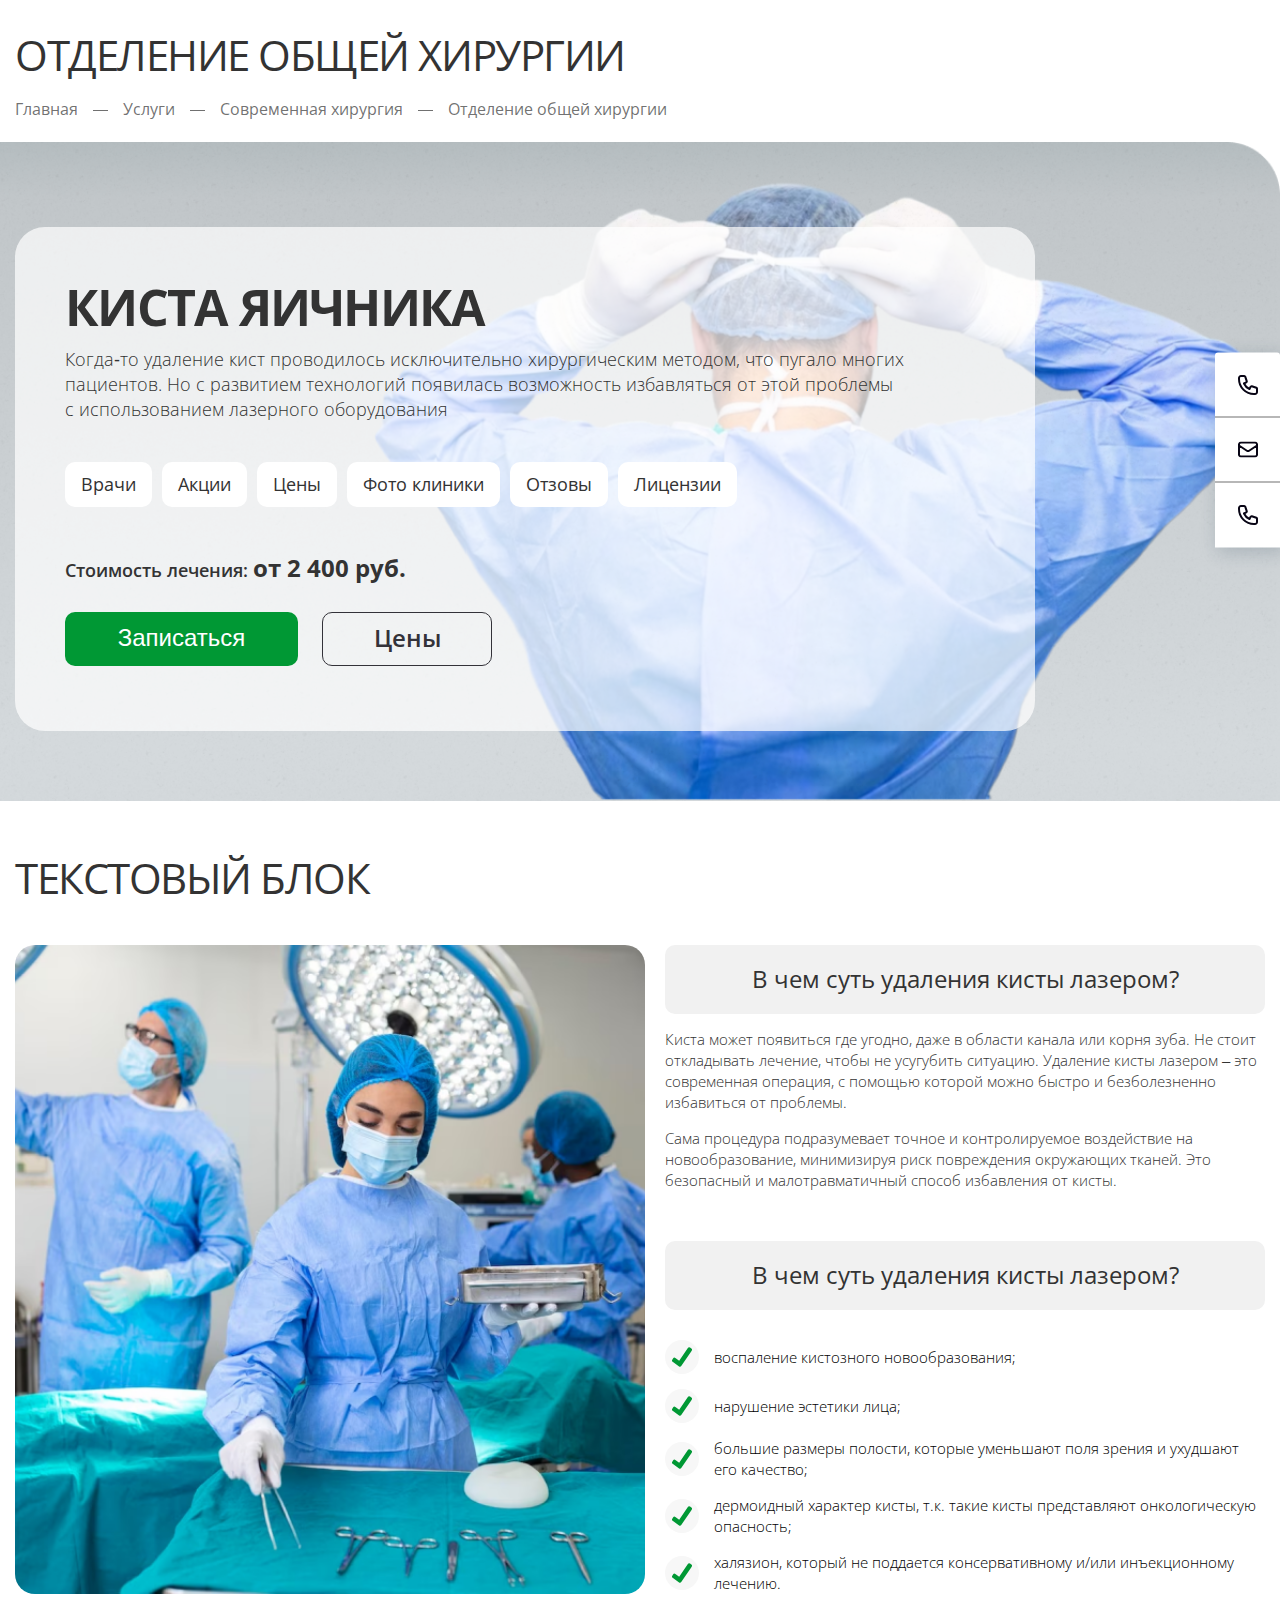
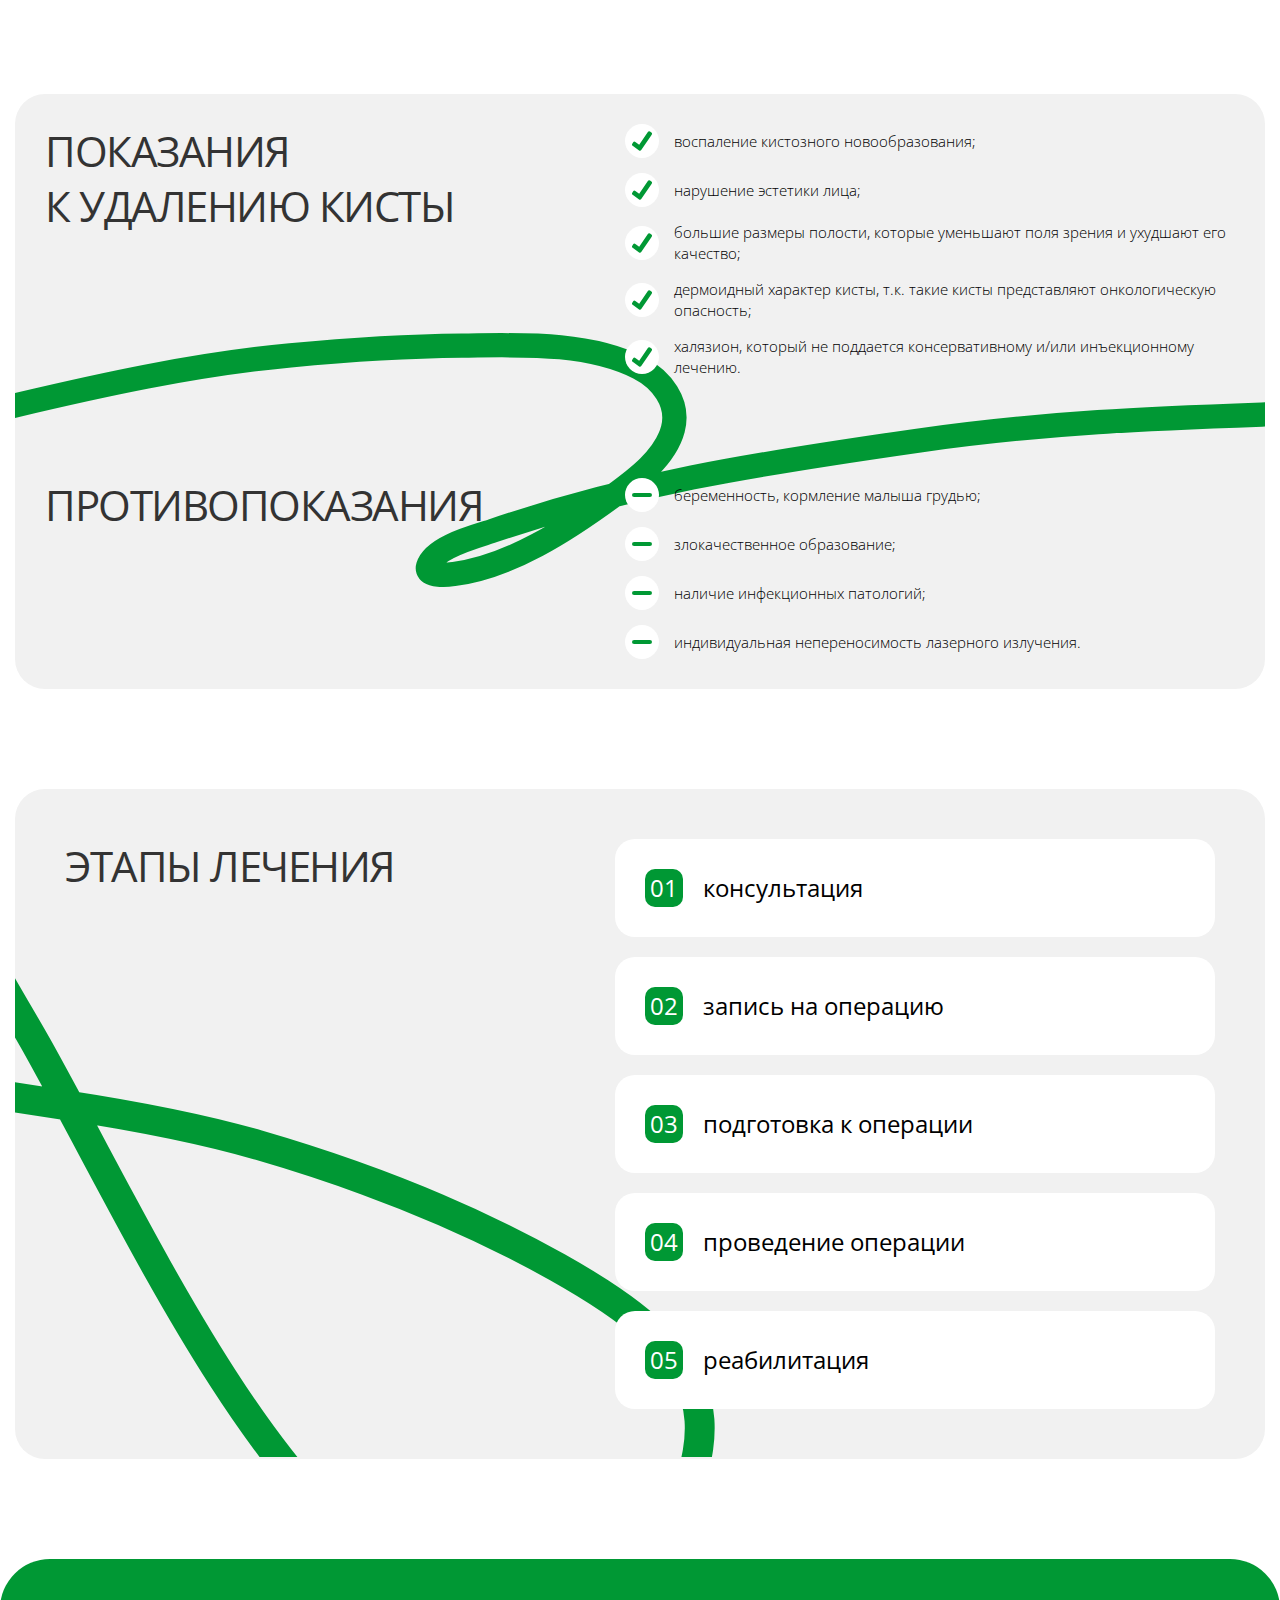
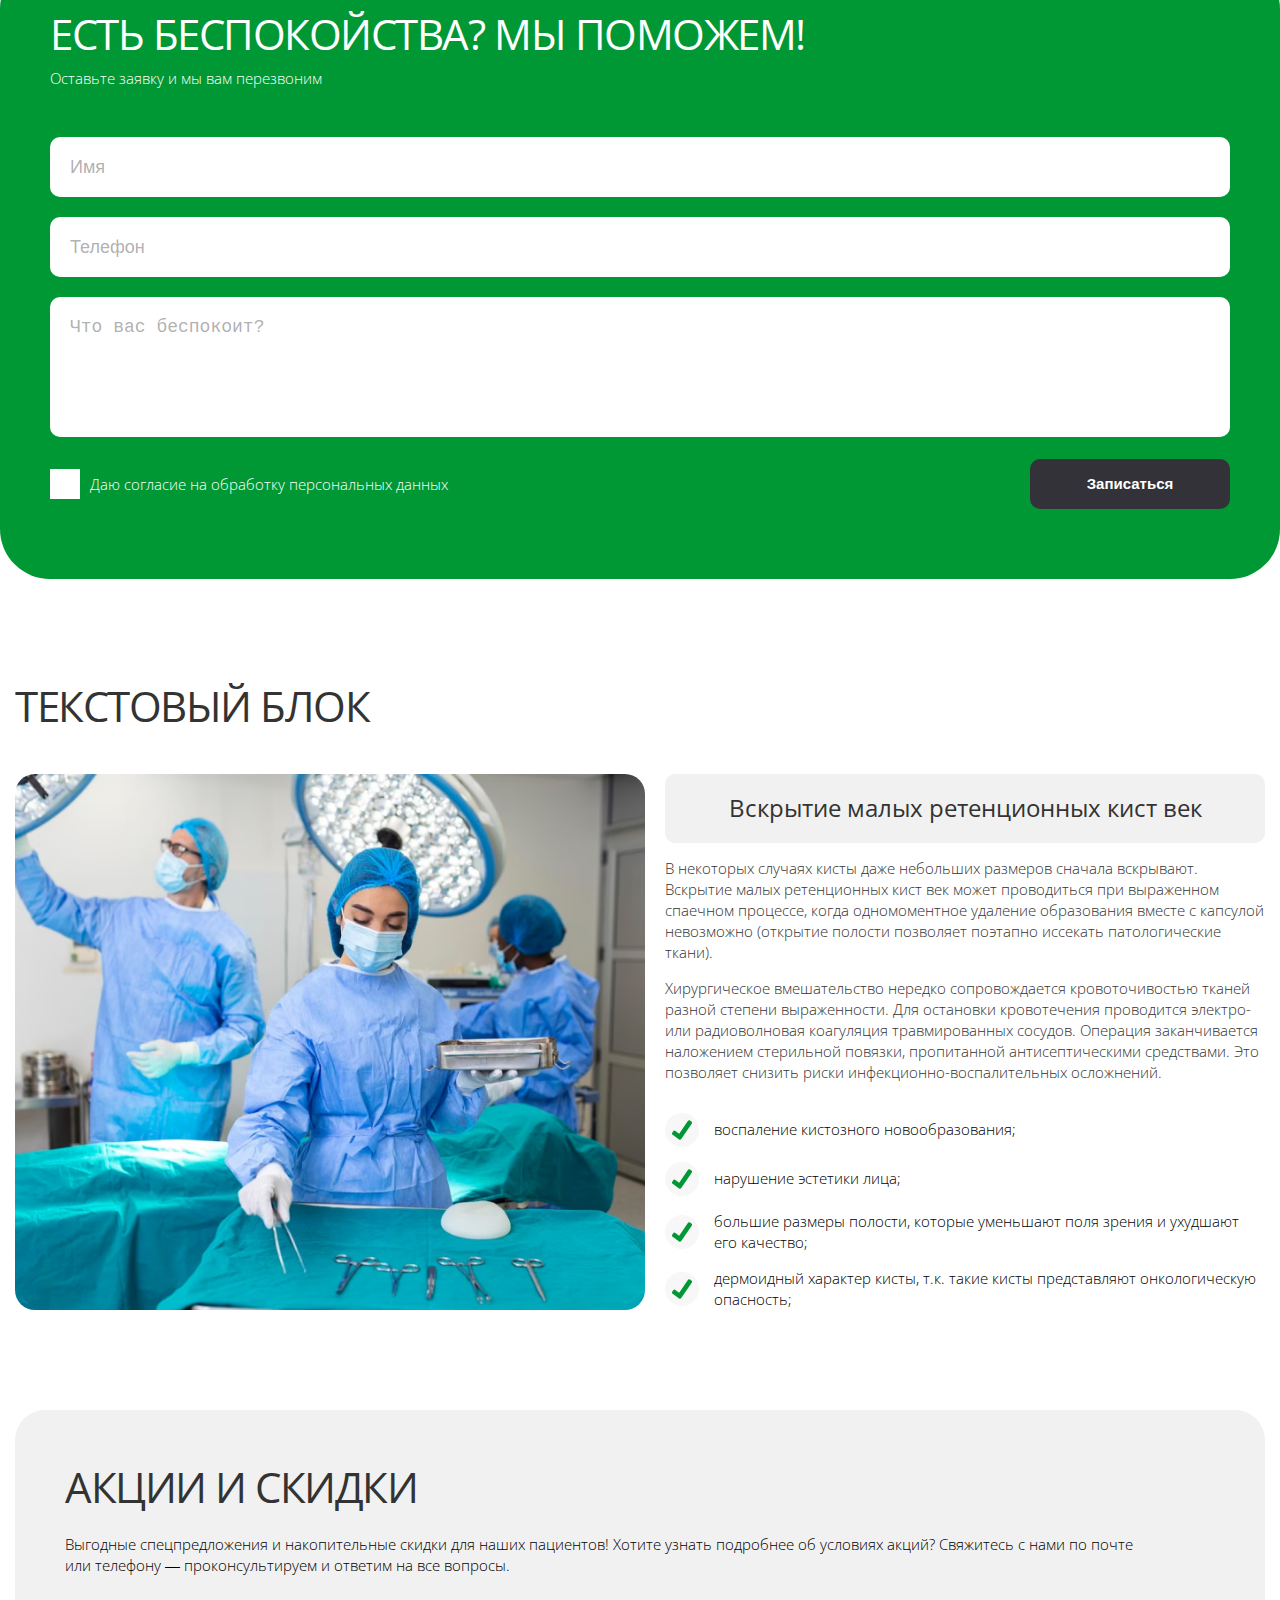
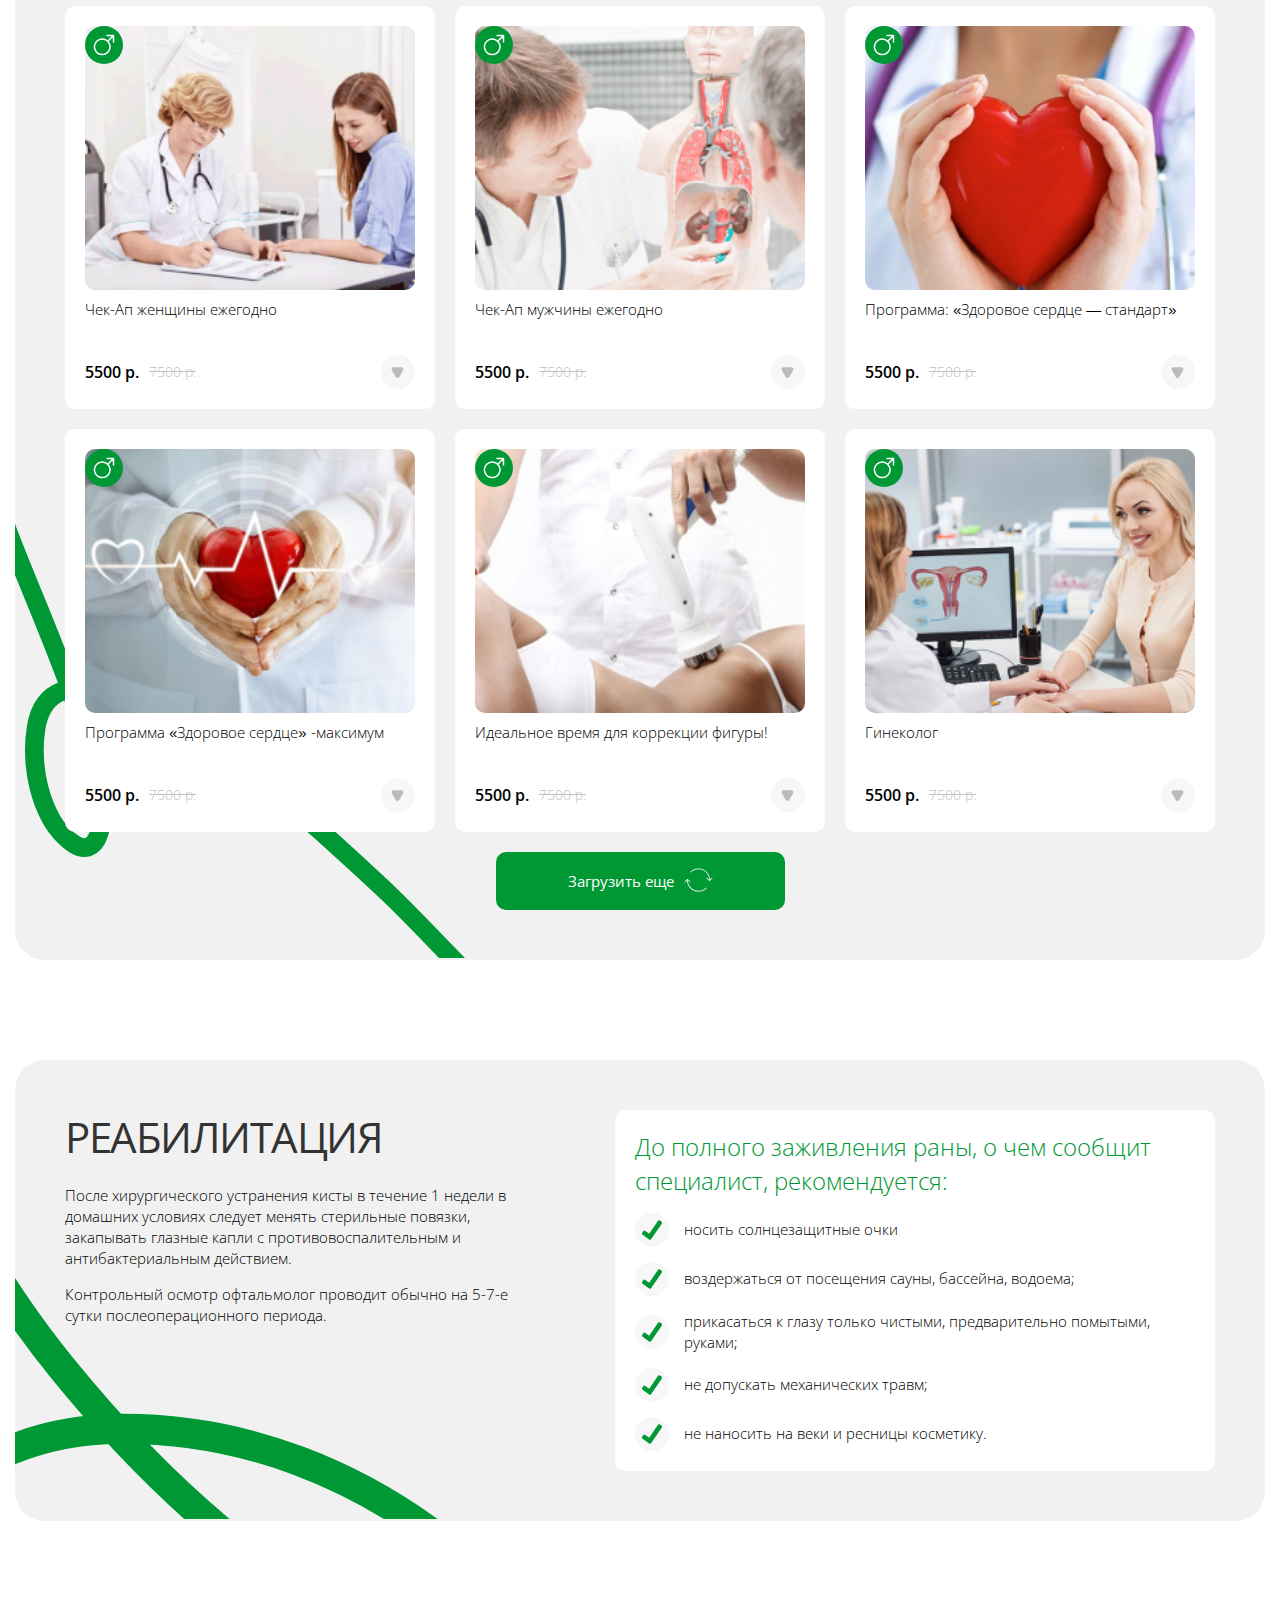
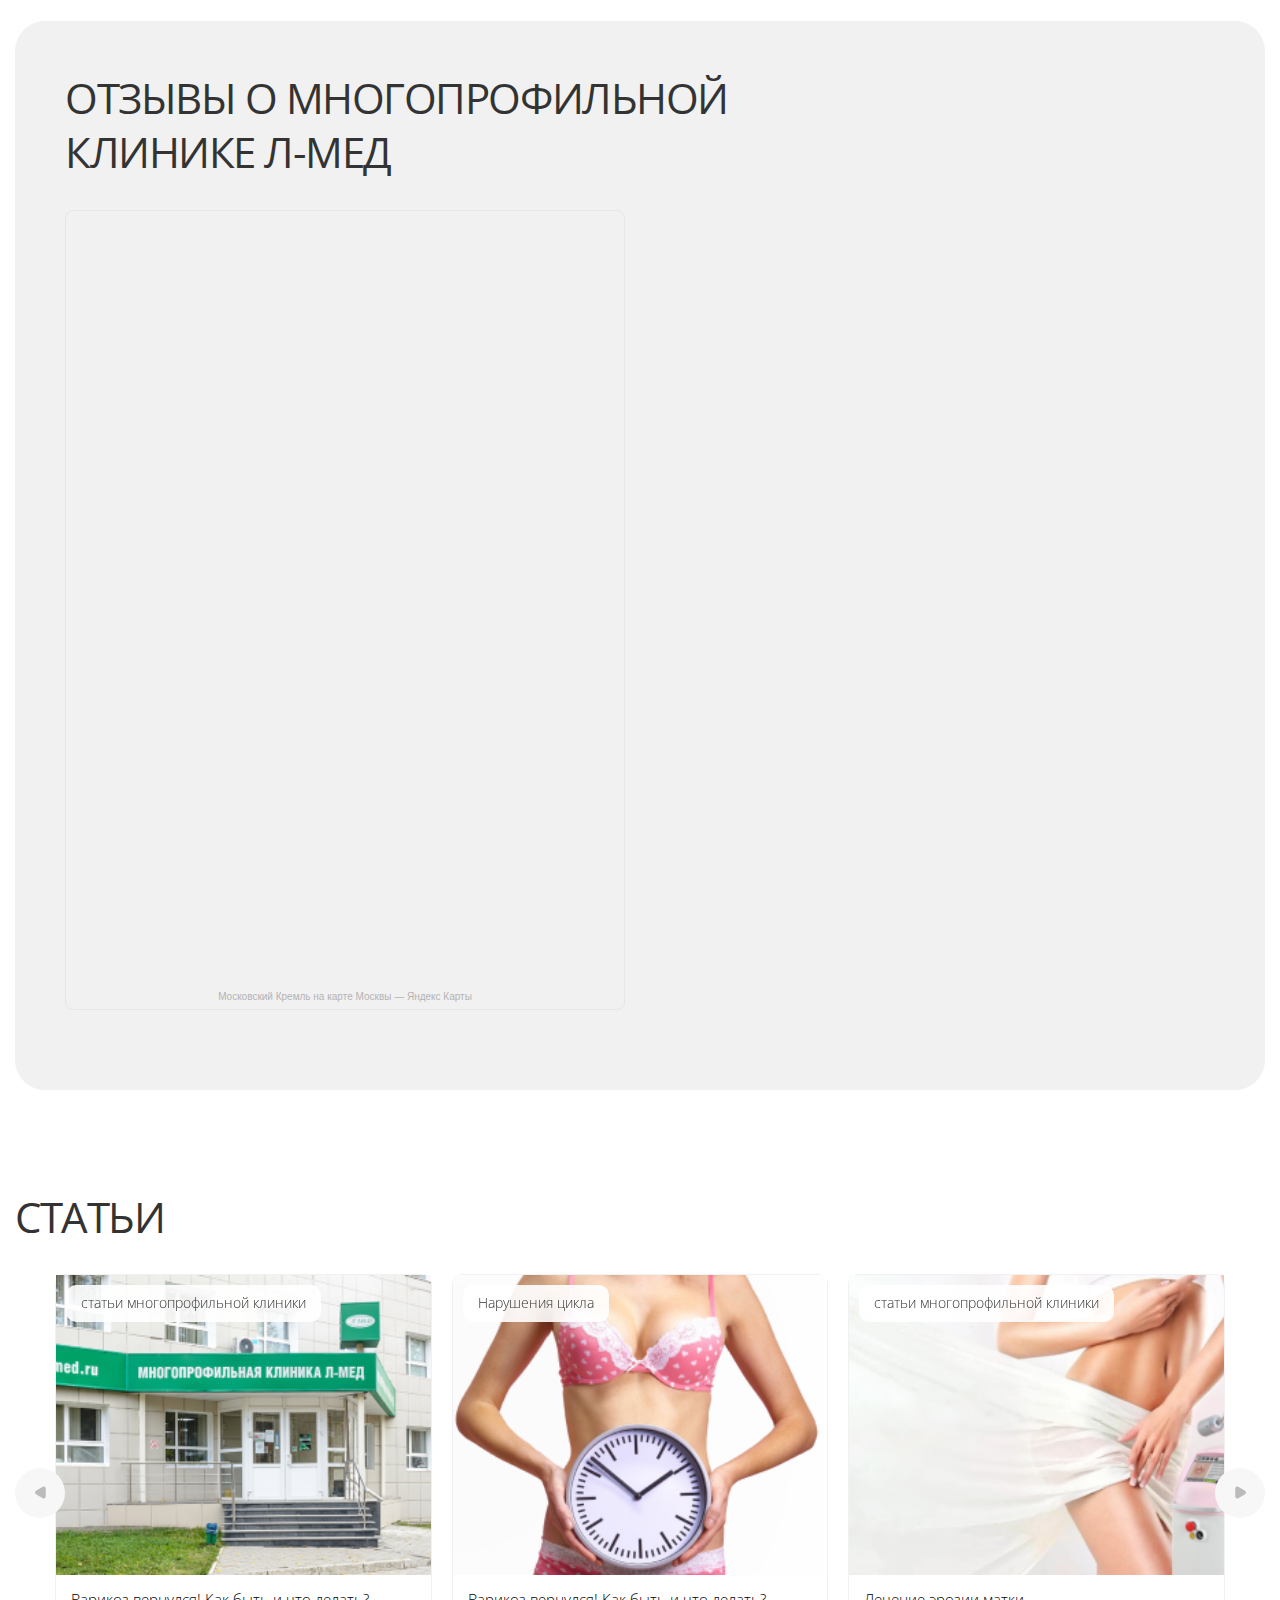
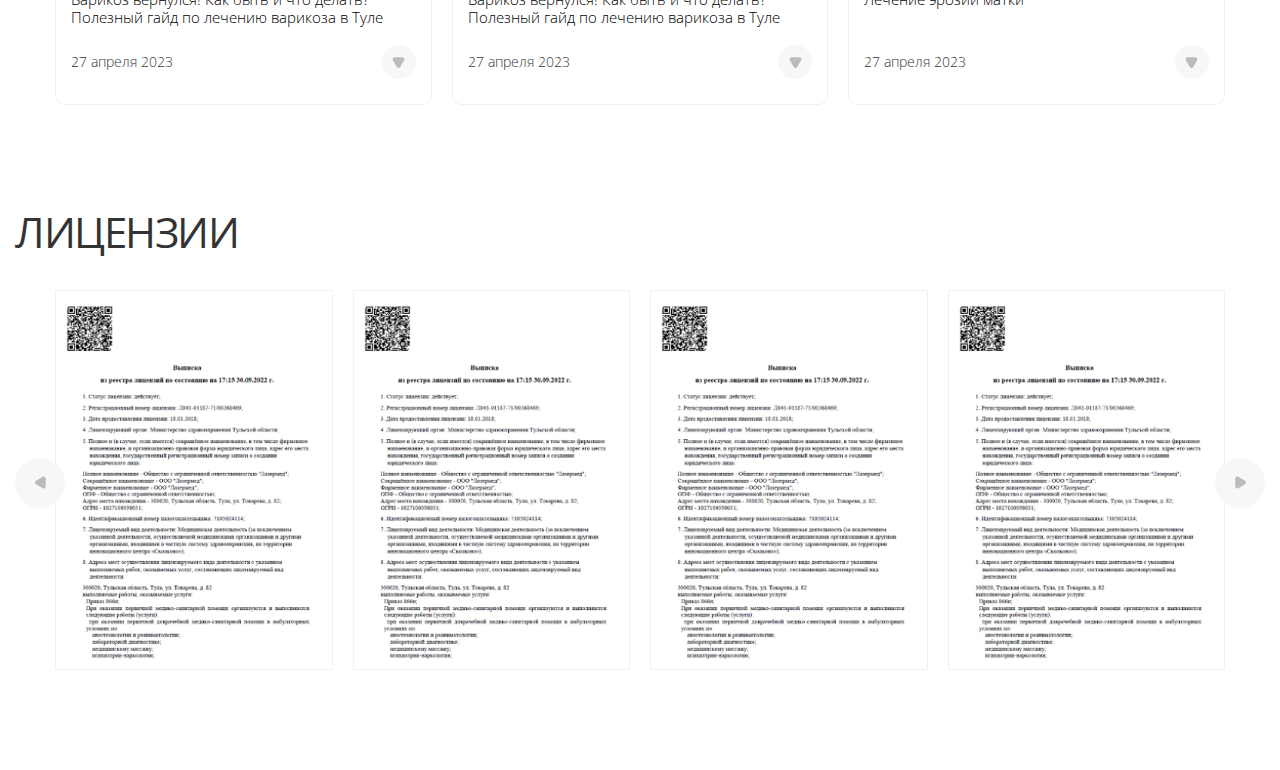
==== commit 17342c9d: "comment3" ====
--- a/disease.html
+++ b/disease.html
@@ -575,6 +575,18 @@
 					</div>
 				</div>
 			</section>
+			<section class="reviews">
+				<div class="container">
+					<div class="reviews__inner">
+						<h2 class="reviews__title display2">Отзывы о многопрофильной <br> клинике Л-Мед</h2>
+						<div class="reviews__content">
+							<div style="width:100%;height:800px;overflow:hidden;position:relative;display:flex;align-items: center;justify-content: center;margin: 30px 0px;">
+								<iframe style="width:100%;height:100%;border:1px solid #e6e6e6;border-radius:8px;box-sizing:border-box" src="https://yandex.ru/maps-reviews-widget/1023322799?comments"></iframe><a href="https://yandex.ru/maps/org/moskovskiy_kreml/1023322799/" target="_blank" style="box-sizing:border-box;text-decoration:none;color:#b3b3b3;font-size:10px;font-family:YS Text,sans-serif;padding:0 20px;position:absolute;bottom:8px;width:100%;text-align:center;left:0;overflow:hidden;text-overflow:ellipsis;display:block;max-height:14px;white-space:nowrap;padding:0 16px;box-sizing:border-box">Московский Кремль на карте Москвы — Яндекс&nbsp;Карты</a>
+							</div>
+						</div>
+					</div>
+				</div>
+			</section>
 			<section class="articles">
 				<div class="container">
 					<div class="articles__inner">
--- a/css/style.min.css
+++ b/css/style.min.css
@@ -1,2 +1,2 @@
-*,::after,::before{-webkit-box-sizing:inherit;box-sizing:inherit}*{-webkit-box-sizing:border-box;box-sizing:border-box}a,body,div,form,h1,h2,h3,h4,h5,label,li,p,ul{margin:0;padding:0;border:0;text-decoration:none;line-height:1;-webkit-box-sizing:border-box;box-sizing:border-box}button,input,input:active,input[type=checkbox]:focus,input[type=file]:focus,input[type=radio]:focus,input[type=text]:focus,textarea{outline:0!important}button{border:none;cursor:pointer;display:-webkit-box;display:-ms-flexbox;display:flex;-webkit-box-pack:center;-ms-flex-pack:center;justify-content:center;-webkit-box-align:center;-ms-flex-align:center;align-items:center;-webkit-transition:.5s;-o-transition:.5s;transition:.5s}html{height:100%;scroll-behavior:smooth;-webkit-box-sizing:border-box;box-sizing:border-box}body{font-family:OpenSans,sans-serif;font-weight:400;height:100%;overflow-x:hidden}.fixed-body{overflow:hidden}h1,h2,h3,h4,h5,h6,img,p{margin:0;padding:0;height:auto;-o-object-fit:cover;object-fit:cover}a{color:inherit;text-decoration:none;-webkit-transition:.5s;-o-transition:.5s;transition:.5s}li,ul{margin:0;padding:0;list-style:none}.container{margin:0 auto;padding:0 15px;max-width:1630px}@font-face{font-family:OpenSans;font-weight:300;src:url(../fonts/OpenSans-Light.woff) format("woff")}@font-face{font-family:OpenSans;font-weight:300;src:url(../fonts/OpenSans-Light.woff2) format("woff2")}@font-face{font-family:OpenSans;font-weight:400;src:url(../fonts/OpenSans-Regular.woff) format("woff")}@font-face{font-family:OpenSans;font-weight:400;src:url(../fonts/OpenSans-Regular.woff2) format("woff2")}@font-face{font-family:OpenSans;font-weight:500;src:url(../fonts/OpenSans-Medium.woff) format("woff")}@font-face{font-family:OpenSans;font-weight:500;src:url(../fonts/OpenSans-Medium.woff2) format("woff2")}@font-face{font-family:OpenSans;font-weight:600;src:url(../fonts/OpenSans-SemiBold.woff) format("woff")}@font-face{font-family:OpenSans;font-weight:600;src:url(../fonts/OpenSans-SemiBold.woff2) format("woff2")}@font-face{font-family:OpenSans;font-weight:700;src:url(../fonts/OpenSans-Bold.woff) format("woff")}@font-face{font-family:OpenSans;font-weight:700;src:url(../fonts/OpenSans-Bold.woff2) format("woff2")}@font-face{font-family:OpenSans;font-weight:800;src:url(../fonts/OpenSans-ExtraBold.woff) format("woff")}@font-face{font-family:OpenSans;font-weight:800;src:url(../fonts/OpenSans-ExtraBold.woff2) format("woff2")}.nav{padding:50px 0}.nav__list{display:grid;grid-template-columns:100%;gap:15px}.nav__list li a{font-size:24px;line-height:120%;color:#000}.nav__list li a:hover{color:#009834}.wrap{overflow:hidden}.page-top{background:#fff;padding:30px 0 10px}.page-top__title{font-size:42px;line-height:120%;font-weight:400;letter-spacing:-1.47px;text-transform:uppercase;color:#333}.breadcrumbs{margin-top:20px}.breadcrumbs__items{display:-webkit-box;display:-ms-flexbox;display:flex;-ms-flex-wrap:wrap;flex-wrap:wrap;-webkit-box-align:center;-ms-flex-align:center;align-items:center}.breadcrumbs__item{display:-webkit-box;display:-ms-flexbox;display:flex;-webkit-box-align:center;-ms-flex-align:center;align-items:center;font-size:16px;line-height:120%;color:rgba(51,51,51,.7);margin-bottom:12px}.breadcrumbs__item span{width:15px;height:1px;background:rgba(51,51,51,.7);margin-left:15px}.breadcrumbs__item:not(:last-child){margin-right:15px}.breadcrumbs__item:hover{color:#009834}.btn{display:-webkit-box;display:-ms-flexbox;display:flex;-webkit-box-pack:center;-ms-flex-pack:center;justify-content:center;-webkit-box-align:center;-ms-flex-align:center;align-items:center}.btn-green{background:#009834;border-radius:10px}.btn-green:hover{background:#00b63c}.btn-green span{line-height:120%;color:#fff}.btn-transparent{background:rgba(0,0,0,0);border:1px solid #333239;border-radius:10px}.btn-transparent:hover{background:#333239}.btn-transparent:hover span{color:#fff}.btn-transparent span{font-size:15px;line-height:120%;font-weight:600;color:#333239}.connection-fixed{position:fixed;z-index:5;top:50%;right:0;-webkit-transform:translate(0,-50%);-ms-transform:translate(0,-50%);transform:translate(0,-50%);display:-webkit-inline-box;display:-ms-inline-flexbox;display:inline-flex;-webkit-box-orient:vertical;-webkit-box-direction:normal;-ms-flex-direction:column;flex-direction:column;-webkit-box-align:center;-ms-flex-align:center;align-items:center;background:#fff;-webkit-box-shadow:4px 4px 18px 1px rgba(34,60,80,.2);box-shadow:4px 4px 18px 1px rgba(34,60,80,.2);border-radius:3px 3px 0 0}.connection-fixed__item{width:65px;height:65px;display:-webkit-box;display:-ms-flexbox;display:flex;-webkit-box-pack:center;-ms-flex-pack:center;justify-content:center;-webkit-box-align:center;-ms-flex-align:center;align-items:center}.connection-fixed__item:not(:last-child){border-bottom:1px solid rgba(51,51,51,.7)}.connection-fixed__item:hover{background:#009834;border-color:#009834}.connection-fixed__item:hover svg path{stroke:#fff}.display2{font-size:42px;line-height:130%;font-weight:400;letter-spacing:-1.47px;text-transform:uppercase;color:#333}.swiper-button-prev{z-index:1;width:50px;height:50px;display:-webkit-box;display:-ms-flexbox;display:flex;-webkit-box-pack:center;-ms-flex-pack:center;justify-content:center;-webkit-box-align:center;-ms-flex-align:center;align-items:center;background:#f7f7f7;border-radius:50%}.swiper-button-prev:after{display:none}.swiper-button-prev:hover{background:#fff;border:1px solid rgba(0,152,52,.2)}.swiper-button-prev:hover svg path{fill:#009834}.swiper-button-prev svg path{-webkit-transition:.3s;-o-transition:.3s;transition:.3s}.swiper-button-next{z-index:1;width:50px;height:50px;display:-webkit-box;display:-ms-flexbox;display:flex;-webkit-box-pack:center;-ms-flex-pack:center;justify-content:center;-webkit-box-align:center;-ms-flex-align:center;align-items:center;background:#f7f7f7;border-radius:50%}.swiper-button-next:after{display:none}.swiper-button-next:hover{background:#fff;border:1px solid rgba(0,152,52,.2)}.swiper-button-next:hover svg path{fill:#009834}.swiper-button-next svg path{-webkit-transition:.3s;-o-transition:.3s;transition:.3s}.swiper-button-disabled{pointer-events:all!important;opacity:1!important}.swiper-pagination-bullet-active{background:#009834}@media screen and (max-width:992px){.display2,.page-top__title{font-size:32px}}@media screen and (max-width:768px){.connection-fixed{display:none}}@media screen and (max-width:576px){.page-top__title{font-size:24px}.breadcrumbs{margin-top:15px}.breadcrumbs__item{font-size:14px}.display2{font-size:24px}}.service-main{background-image:url(../img/service-main__bg.png);background-repeat:no-repeat;background-position:right;background-size:cover;padding:85px 0 70px;position:relative}.service-main2{background-image:url(../img/service-main__bg2.png)}.service-main3{background-image:url(../img/service-main__bg3.png)}.service-main__desc{max-width:1020px;background:rgba(255,255,255,.7);border-radius:30px;padding:50px}.service-main__title{font-size:50px;line-height:120%;font-weight:700;letter-spacing:-1.75px;text-transform:uppercase;color:#333}.service-main__text{font-size:18px;line-height:140%;font-weight:300;color:#333;margin-top:10px}.service-main__links{display:-webkit-box;display:-ms-flexbox;display:flex;-ms-flex-wrap:wrap;flex-wrap:wrap;-webkit-box-align:center;-ms-flex-align:center;align-items:center;margin-top:40px}.service-main__link{height:45px;display:-webkit-box;display:-ms-flexbox;display:flex;-webkit-box-pack:center;-ms-flex-pack:center;justify-content:center;-webkit-box-align:center;-ms-flex-align:center;align-items:center;background:#fff;border-radius:10px;padding:3px 16px;margin-bottom:10px}.service-main__link:not(:last-child){margin-right:10px}.service-main__link:hover{background:#009834}.service-main__link:hover span{color:#fff}.service-main__link span{font-size:18px;line-height:120%;color:#333}.service-main__btns{display:-webkit-box;display:-ms-flexbox;display:flex;-ms-flex-wrap:wrap;flex-wrap:wrap;-webkit-box-align:center;-ms-flex-align:center;align-items:center;margin-top:30px}.service-main__btn{width:233px;height:54px;margin-right:24px;margin-bottom:15px}.service-main__btn span{font-size:24px}.service-main__btn2{width:170px;height:54px;margin-bottom:15px}.service-main__btn2 span{font-size:24px}.service-main__price{font-size:18px;line-height:120%;font-weight:600;color:#333;margin-top:40px}.service-main__price span{font-size:24px;font-weight:700}.directions{padding:50px 0}.directions__inner{background:#f1f1f1;border-radius:30px;padding:50px;position:relative}.directions__img{position:absolute;left:0;bottom:0;max-width:700px;pointer-events:none}.directions__img img{width:100%}.directions__content{display:-webkit-box;display:-ms-flexbox;display:flex;-webkit-box-pack:justify;-ms-flex-pack:justify;justify-content:space-between;position:relative;z-index:2}.directions__left{width:535px;margin-right:50px}.directions__right{width:calc(100% - 585px)}.directions__cards{display:grid;grid-template-columns:repeat(3,calc(33.3333333333% - 13.3333333333px));gap:20px}.direction-card{display:-webkit-box;display:-ms-flexbox;display:flex;-webkit-box-orient:vertical;-webkit-box-direction:normal;-ms-flex-direction:column;flex-direction:column;text-align:center;background:#fff;border-radius:10px;padding:20px 25px}.direction-card:hover .direction-card__title{color:#009834}.direction-card:hover .direction-card__icon{-webkit-transform:rotate(-90deg);-ms-transform:rotate(-90deg);transform:rotate(-90deg)}.direction-card:hover .direction-card__icon svg path{fill:#009834}.direction-card__title{font-size:18px;line-height:120%;font-weight:300;color:#333;margin-bottom:auto;-webkit-transition:.3s;-o-transition:.3s;transition:.3s}.direction-card__icon{width:34px;height:34px;display:-webkit-box;display:-ms-flexbox;display:flex;-webkit-box-pack:center;-ms-flex-pack:center;justify-content:center;-webkit-box-align:center;-ms-flex-align:center;align-items:center;background:#f7f7f7;border-radius:50%;margin:15px auto 0;-webkit-transition:.3s;-o-transition:.3s;transition:.3s}.direction-card__icon svg{width:12px}.direction-card__icon svg path{-webkit-transition:.3s;-o-transition:.3s;transition:.3s}.doctors{padding:50px 0}.doctors__inner{background:#f1f1f1;border-radius:30px;padding:50px}.doctors__slider{position:relative;margin-top:30px}@media screen and (min-width:993px){.doctors .swiper-wrapper{display:grid;grid-template-columns:repeat(3,calc(33.3333333333% - 13.3333333333px));gap:20px;-webkit-transform:unset!important;-ms-transform:unset!important;transform:unset!important}.doctors .swiper-slide{width:100%!important}.doctors .swiper-button-next,.doctors .swiper-button-prev,.doctors .swiper-pagination{display:none}}.doctor-slide{background:#fff;border-radius:20px;padding:20px}.doctor-slide__wrap{display:-webkit-box;display:-ms-flexbox;display:flex;-webkit-box-align:stretch;-ms-flex-align:stretch;align-items:stretch}.doctor-slide__img{width:260px;margin-right:20px}.doctor-slide__img img{width:100%;height:100%;border-radius:10px}.doctor-slide__desc{width:calc(100% - 280px)}.doctor-slide__post{font-size:14px;line-height:120%;font-weight:300;color:#000;opacity:.5;min-height:90px}.doctor-slide__name{font-size:18px;line-height:120%;font-weight:300;color:#000;margin-top:20px}.doctor-slide__items{display:grid;grid-template-columns:100%;gap:10px;margin-top:20px}.doctor-slide__item{display:-webkit-box;display:-ms-flexbox;display:flex;-webkit-box-align:center;-ms-flex-align:center;align-items:center}.doctor-slide__item-icon{-ms-flex-negative:0;flex-shrink:0;width:17px}.doctor-slide__item-icon img{width:100%}.doctor-slide__item-text{font-size:15px;line-height:120%;font-weight:300;color:#999;margin-left:5px}.doctor-slide__item-text a{color:#000}.doctor-slide__btns{display:-webkit-box;display:-ms-flexbox;display:flex;-webkit-box-pack:justify;-ms-flex-pack:justify;justify-content:space-between;-webkit-box-align:center;-ms-flex-align:center;align-items:center;margin-top:10px}.doctor-slide__btn{width:260px;height:50px;margin-right:10px}.doctor-slide__btn2{width:calc(100% - 270px);height:50px}.doctor-slide__btn2 span{font-size:15px}.discounts{padding:50px 0}.discounts__inner{background:#f1f1f1;border-radius:30px;padding:50px;position:relative}.discounts__img{position:absolute;left:0;bottom:0;max-width:1000px;pointer-events:none}.discounts__img img{width:100%}.discounts__content{display:-webkit-box;display:-ms-flexbox;display:flex;-webkit-box-pack:justify;-ms-flex-pack:justify;justify-content:space-between;position:relative;z-index:2}.discounts__left{width:500px;margin-right:50px}.discounts__right{width:calc(100% - 550px)}.discounts__text{font-size:15px;line-height:140%;font-weight:300;color:#000;margin-top:20px}.discounts__cards{display:grid;grid-template-columns:repeat(3,calc(33.3333333333% - 13.3333333333px));gap:20px}.discounts__btn{width:289px;height:58px;margin:20px auto 0}.discounts__btn span{font-size:15px}.discounts__btn i{-ms-flex-negative:0;flex-shrink:0;width:28px;margin-left:10px}.discounts__btn i img{width:100%}.discount-card{background:#fff;border-radius:10px;padding:20px 20px 10px}.discount-card:hover .discount-card__title{color:#009834}.discount-card:hover .discount-card__btn{-webkit-transform:rotate(-90deg);-ms-transform:rotate(-90deg);transform:rotate(-90deg)}.discount-card:hover .discount-card__btn svg path{fill:#009834}.discount-card__top{position:relative}.discount-card__img{position:relative;padding-bottom:80%}.discount-card__img img{position:absolute;top:0;left:0;right:0;bottom:0;width:100%;height:100%;border-radius:10px}.discount-card__status{position:absolute;top:0;left:0;width:38px;height:38px;display:-webkit-box;display:-ms-flexbox;display:flex;-webkit-box-pack:center;-ms-flex-pack:center;justify-content:center;-webkit-box-align:center;-ms-flex-align:center;align-items:center;background:#009834;border-radius:50%}.discount-card__status img{max-width:22px}.discount-card__section{position:absolute;top:10px;left:10px;display:-webkit-inline-box;display:-ms-inline-flexbox;display:inline-flex;-webkit-box-pack:center;-ms-flex-pack:center;justify-content:center;-webkit-box-align:center;-ms-flex-align:center;align-items:center;background:rgba(255,255,255,.9);border-radius:10px;padding:10px 15px;margin-right:10px}.discount-card__section span{font-size:14px;line-height:120%;font-weight:300;color:#333}.discount-card__desc{margin-top:10px}.discount-card__title{min-height:40px;font-size:15px;line-height:120%;font-weight:300;color:#000;-webkit-transition:.3s;-o-transition:.3s;transition:.3s;overflow:hidden;display:-webkit-box;-webkit-line-clamp:2;-webkit-box-orient:vertical}.discount-card__flex{display:-webkit-box;display:-ms-flexbox;display:flex;-ms-flex-wrap:wrap;flex-wrap:wrap;-webkit-box-pack:justify;-ms-flex-pack:justify;justify-content:space-between;margin-top:15px}.discount-card__price{display:-webkit-box;display:-ms-flexbox;display:flex;-webkit-box-align:center;-ms-flex-align:center;align-items:center;margin-right:15px;margin-bottom:10px}.discount-card__price span:nth-child(1){font-size:16px;line-height:120%;font-weight:600;color:#000}.discount-card__price span:nth-child(2){font-size:14px;line-height:120%;font-weight:300;text-decoration:line-through;color:#c2c2c2;margin-left:10px}.discount-card__date{display:-webkit-box;display:-ms-flexbox;display:flex;-webkit-box-pack:center;-ms-flex-pack:center;justify-content:center;-webkit-box-align:center;-ms-flex-align:center;align-items:center;font-size:14px;line-height:120%;font-weight:300;color:#333;margin-right:15px;margin-bottom:10px}.discount-card__btn{width:34px;height:34px;display:-webkit-box;display:-ms-flexbox;display:flex;-webkit-box-pack:center;-ms-flex-pack:center;justify-content:center;-webkit-box-align:center;-ms-flex-align:center;align-items:center;background:#f7f7f7;border-radius:50%;margin-bottom:10px;-webkit-transition:.3s;-o-transition:.3s;transition:.3s}.discount-card__btn svg{width:17px}.discount-card__btn svg path{-webkit-transition:.3s;-o-transition:.3s;transition:.3s}.info{background:#f1f1f1;border-radius:50px 50px 0 0;padding:50px 0 80px;margin:50px 0 0;position:relative}.info__img2{position:absolute;top:0;right:0;width:100%}.info__img2 img{width:100%}.info__title{position:relative;z-index:1}.info__items{position:relative;z-index:1;max-width:380px;display:grid;grid-template-columns:100%;gap:20px;margin-left:380px;margin-top:50px}.info__item{background:#fff;border-radius:10px;padding:20px}.info__item-text{font-size:24px;line-height:120%;font-weight:300;color:#333}.info__item-text span{display:block;font-weight:600;color:#009834;margin-top:15px}.info__wrap{max-width:1920px;display:-webkit-box;display:-ms-flexbox;display:flex;-webkit-box-pack:justify;-ms-flex-pack:justify;justify-content:space-between;-webkit-box-align:stretch;-ms-flex-align:stretch;align-items:stretch;margin:100px auto 0}.info__form-wrap{position:relative;z-index:1;width:1100px;background:#009834;border-radius:50px;padding:50px 100px 50px 140px;margin-right:20px}.info__form{margin-top:50px}.info__form-title{font-size:42px;line-height:120%;font-weight:400;letter-spacing:-1.47px;text-transform:uppercase;color:#fff}.info__form-text{font-size:15px;line-height:120%;font-weight:300;color:#fff;margin-top:10px}.info__form-grid{display:grid;grid-template-columns:100%;gap:20px}.info__form-group{border:none;padding:0;margin:0}.info__form-group input{width:100%;height:60px;background:#fff;border:none;border-radius:10px;padding:5px 20px;font-size:18px;line-height:120%;font-weight:300;color:#333}.info__form-group input::-webkit-input-placeholder{color:rgba(51,51,51,.4)}.info__form-group input::-moz-placeholder{color:rgba(51,51,51,.4)}.info__form-group input:-ms-input-placeholder{color:rgba(51,51,51,.4)}.info__form-group input::-ms-input-placeholder{color:rgba(51,51,51,.4)}.info__form-group input::placeholder{color:rgba(51,51,51,.4)}.info__form-group textarea{width:100%;height:140px;background:#fff;border:none;border-radius:10px;padding:20px;font-size:18px;line-height:120%;font-weight:300;color:#333;resize:none}.info__form-group textarea::-webkit-input-placeholder{color:rgba(51,51,51,.4)}.info__form-group textarea::-moz-placeholder{color:rgba(51,51,51,.4)}.info__form-group textarea:-ms-input-placeholder{color:rgba(51,51,51,.4)}.info__form-group textarea::-ms-input-placeholder{color:rgba(51,51,51,.4)}.info__form-group textarea::placeholder{color:rgba(51,51,51,.4)}.info__form-info{display:-webkit-box;display:-ms-flexbox;display:flex;-ms-flex-wrap:wrap;flex-wrap:wrap;-webkit-box-pack:justify;-ms-flex-pack:justify;justify-content:space-between;-webkit-box-align:center;-ms-flex-align:center;align-items:center}.info__form-processing{display:-webkit-box;display:-ms-flexbox;display:flex;-webkit-box-align:center;-ms-flex-align:center;align-items:center;position:relative;margin-right:20px;margin-bottom:20px}.info__form-processing input{position:absolute;z-index:2;top:0;left:0;right:0;bottom:0;width:100%;height:100%;padding:0;margin:0;cursor:pointer;opacity:0}.info__form-processing input:checked~label:before{opacity:1;pointer-events:all}.info__form-processing label{font-size:15px;line-height:200%;font-weight:300;color:#fff;padding-left:40px;position:relative}.info__form-processing label a{position:relative;z-index:3}.info__form-processing label:after{content:"";position:absolute;top:0;left:0;width:30px;height:30px;background:#fff}.info__form-processing label:before{content:"";position:absolute;z-index:1;top:5px;left:5px;width:20px;height:19px;background-image:url(../img/check.svg);background-repeat:no-repeat;background-position:center;background-size:contain;opacity:0;pointer-events:none;-webkit-transition:.3s;-o-transition:.3s;transition:.3s}.info__form-btn{width:200px;height:50px;background:#333239;border-radius:10px;margin-bottom:20px}.info__form-btn span{font-size:15px;line-height:120%;font-weight:600;color:#fff}.info__img{width:calc(100% - 1120px)}.info__img img{width:100%;height:100%;border-radius:50px}.info2{padding:50px 0}.info2__content{display:-webkit-box;display:-ms-flexbox;display:flex;-webkit-box-pack:justify;-ms-flex-pack:justify;justify-content:space-between;-webkit-box-align:stretch;-ms-flex-align:stretch;align-items:stretch;margin-top:40px}.info2__left{width:calc(100% - 620px)}.info2__right{width:600px;margin-left:20px}.info2__img{height:100%}.info2__img img{width:100%;height:100%;border-radius:20px}.info2__items{display:grid;grid-template-columns:100%;gap:50px}.info2__item-subtitle{text-align:center;background:#f1f1f1;border-radius:10px;padding:20px}.info2__item-subtitle span{font-size:24px;line-height:120%;color:#333}.info2__item-text{margin-top:15px}.info2__item-text p{font-size:15px;line-height:140%;font-weight:300;color:#333}.info2__item-text p:not(:first-child){margin-top:15px}.info2__item-list{display:grid;grid-template-columns:100%;gap:15px;margin-top:30px}.info2__item-list li{display:-webkit-box;display:-ms-flexbox;display:flex;-webkit-box-align:center;-ms-flex-align:center;align-items:center}.info2__item-list li span:nth-child(1){-ms-flex-negative:0;flex-shrink:0;width:34px;height:34px;display:-webkit-box;display:-ms-flexbox;display:flex;-webkit-box-pack:center;-ms-flex-pack:center;justify-content:center;-webkit-box-align:center;-ms-flex-align:center;align-items:center;background:#f7f7f7;border-radius:50%}.info2__item-list li span:nth-child(1) img{width:20px}.info2__item-list li span:nth-child(2){font-size:15px;line-height:140%;font-weight:300;color:#000;margin-left:15px}.diseases{padding:50px 0}.diseases__inner{background:#f1f1f1;border-radius:30px;padding:50px;position:relative}.diseases__img{position:absolute;left:0;bottom:0;width:620px;pointer-events:none}.diseases__img img{width:100%}.diseases__content{display:-webkit-box;display:-ms-flexbox;display:flex;-webkit-box-pack:justify;-ms-flex-pack:justify;justify-content:space-between;position:relative;z-index:2}.diseases__left{width:calc(100% - 650px)}.diseases__right{width:600px;margin-left:50px}.diseases__cards{display:grid;grid-template-columns:repeat(2,calc(50% - 40px));gap:30px 80px}.diseases-card{display:-webkit-box;display:-ms-flexbox;display:flex;-webkit-box-align:stretch;-ms-flex-align:stretch;align-items:stretch}.diseases-card__icon{-ms-flex-negative:0;flex-shrink:0;width:60px;display:-webkit-box;display:-ms-flexbox;display:flex;-webkit-box-pack:center;-ms-flex-pack:center;justify-content:center;background:#fff;border-radius:10px;padding:15px 5px 5px;font-size:42px;line-height:105%;font-weight:400;letter-spacing:-1.47px;text-transform:uppercase;color:#000}.diseases-card__desc{display:-webkit-box;display:-ms-flexbox;display:flex;-webkit-box-orient:vertical;-webkit-box-direction:normal;-ms-flex-direction:column;flex-direction:column;-webkit-box-pack:center;-ms-flex-pack:center;justify-content:center;padding:10px 0;margin-left:10px}.diseases-card__link{min-height:35px;display:-webkit-box;display:-ms-flexbox;display:flex;-webkit-box-align:center;-ms-flex-align:center;align-items:center}.diseases-card__link:not(:first-child){margin-top:15px}.diseases-card__link:hover .diseases-card__link-icon{display:-webkit-box;display:-ms-flexbox;display:flex}.diseases-card__link:hover .diseases-card__link-text{color:#009834}.diseases-card__link-icon{width:34px;height:34px;display:none;-webkit-box-pack:center;-ms-flex-pack:center;justify-content:center;-webkit-box-align:center;-ms-flex-align:center;align-items:center;background:#fff;border-radius:50%}.diseases-card__link-text{font-size:18px;line-height:120%;font-weight:300;color:#333;margin-left:10px;-webkit-transition:color .3s;-o-transition:color .3s;transition:color .3s}.gallery{padding:50px 0}.gallery__top{display:-webkit-box;display:-ms-flexbox;display:flex;-ms-flex-wrap:wrap;flex-wrap:wrap;-webkit-box-pack:justify;-ms-flex-pack:justify;justify-content:space-between;-webkit-box-align:center;-ms-flex-align:center;align-items:center}.gallery__title{margin:0 30px 15px 0}.gallery__btn{width:320px;height:50px;margin-bottom:15px}.gallery__cards{display:grid;grid-template-columns:repeat(5,calc(20% - 16px));gap:20px;margin-top:15px}.gallery-card img{width:100%;height:100%;border-radius:30px}.licenses{padding:50px 0 100px}.licenses__slider{position:relative;margin-top:30px}.licenses__swiper-wrapper{-webkit-box-align:stretch;-ms-flex-align:stretch;align-items:stretch}.licenses .swiper-button-prev{left:-70px}.licenses .swiper-button-next{right:-70px}.licenses .swiper-pagination{bottom:-30px;display:none}.license-slide{height:auto;border:1px solid #f1f1f1;padding:5px}.license-slide:after{content:"";position:absolute;top:50%;left:50%;-webkit-transform:translate(-50%,-50%);-ms-transform:translate(-50%,-50%);transform:translate(-50%,-50%);width:50px;height:50px;background-image:url(../img/magnifier.svg);background-repeat:no-repeat;background-position:center;background-size:contain;opacity:0;pointer-events:none;-webkit-transition:.3s;-o-transition:.3s;transition:.3s}.license-slide:before{content:"";position:absolute;top:50%;left:50%;-webkit-transform:translate(-50%,-50%);-ms-transform:translate(-50%,-50%);transform:translate(-50%,-50%);width:100%;height:100%;background-color:rgba(0,0,0,.6);border-radius:30px;opacity:0;pointer-events:none;-webkit-transition:.3s;-o-transition:.3s;transition:.3s}.license-slide:hover:after,.license-slide:hover:before{opacity:1}.license-slide img{width:100%;border-radius:30px}@media screen and (max-width:1800px){.licenses__slider{padding:0 40px}.licenses .swiper-button-prev{left:0}.licenses .swiper-button-next{right:0}}@media screen and (max-width:1600px){.info__form-wrap{width:50%;padding:50px}.info__img{width:50%}}@media screen and (max-width:1550px){.doctor-slide__img{width:200px;margin-right:10px}.doctor-slide__desc{width:calc(100% - 210px)}.doctor-slide__post{min-height:auto}.doctor-slide__btn{width:200px}.doctor-slide__btn2{width:calc(100% - 210px)}.discounts__content{display:block}.discounts__left{width:100%;margin:0 0 30px}.discounts__right{width:100%}}@media screen and (max-width:1500px){.directions__inner{padding:50px 30px}.directions__left{width:calc(100% - 715px);margin-left:0}.directions__right{width:785px;margin-left:30px}}@media screen and (max-width:1400px){.doctors .swiper-wrapper{grid-template-columns:repeat(2,calc(50% - 10px))}.doctor-slide__btn,.doctor-slide__btn2,.doctor-slide__desc,.doctor-slide__img{width:50%}}@media screen and (max-width:1300px){.info__form-wrap{width:100%;margin:0!important}.info__img{display:none}}@media screen and (max-width:1200px){.directions__img{width:500px}.directions__content{display:block}.directions__left{width:100%}.directions__right{width:100%;margin:30px 0 0}.info2__left{width:550px;margin-right:20px}.info2__right{width:calc(100% - 570px);margin:0}.diseases__img{width:500px}.diseases__content{display:block}.diseases__left{width:100%}.diseases__right{width:100%;max-width:600px;margin:30px 0 0}.diseases__cards{grid-template-columns:repeat(2,calc(50% - 15px));gap:30px}.gallery__cards{grid-template-columns:repeat(2,calc(50% - 10px))}.gallery-card{grid-column:unset!important}}@media screen and (max-width:992px){.service-main{padding:65px 0}.service-main__desc{padding:30px}.service-main__title{font-size:38px}.directions{padding:50px 0 25px}.directions__right{margin-top:20px}.direction-card{padding:20px 15px}.direction-card__title{font-size:16px}.doctors{padding:25px 0}.doctors__inner{padding:50px 30px}.doctors__slider{max-width:500px;margin:20px auto 0}.doctors .swiper-wrapper{gap:unset}.doctors .swiper-button-prev{left:-60px}.doctors .swiper-button-next{right:-60px}.doctors .swiper-pagination{bottom:-30px}.discounts{padding:25px 0}.discounts__inner{padding:50px 30px}.discounts__left{margin-bottom:20px}.discounts__cards{grid-template-columns:repeat(2,calc(50% - 10px))}.discount-card:nth-child(4)~.discount-card{display:none}.info{padding:50px 0;margin:25px 0 0}.info__items{margin-top:30px;margin-left:0}.info__item-text{font-size:20px}.info__wrap{margin-top:50px}.info__form-wrap{padding:50px 30px!important}.info__form-title{font-size:32px}.info2{padding:50px 0 25px}.info2__content{display:block;margin-top:30px}.info2__left{width:100%;max-width:500px;margin:0 auto}.info2__right{width:100%;margin:30px 0 0}.info2__items{gap:30px}.info2__item-subtitle span{font-size:20px}.diseases{padding:25px 0}.diseases__inner{padding:50px 30px}.diseases__right{margin-top:20px}.gallery{padding:25px 0}.gallery__cards{margin-top:5px}.licenses{padding:25px 0 50px}.licenses__slider{margin-top:20px}}@media screen and (max-width:768px){.directions__img{width:300px}.directions__cards{grid-template-columns:repeat(2,calc(50% - 10px))}.doctors .swiper-button-prev{left:-30px}.doctors .swiper-button-next{right:-30px}.diseases__cards{grid-template-columns:100%}.licenses__slider{padding:0}.licenses .swiper-button-next,.licenses .swiper-button-prev{display:none}.licenses .swiper-pagination{display:block}}@media screen and (max-width:576px){.service-main{padding:0}.service-main__desc{width:calc(100% + 30px);border-radius:0;padding:45px 15px;margin-left:-15px}.service-main__title{font-size:32px}.service-main__text{font-size:16px}.service-main__links{margin-top:25px}.service-main__btns{margin-top:15px}.service-main__btn{width:200px;height:45px}.service-main__btn span{font-size:18px}.service-main__btn2{width:140px;height:45px}.service-main__btn2 span{font-size:18px}.directions .container{padding:0}.directions__inner{padding:30px 15px}.directions__cards{grid-template-columns:100%}.doctors .container{padding:0}.doctors__inner{padding:30px 15px 60px}.doctors .swiper-button-next,.doctors .swiper-button-prev{display:none}.doctor-slide__name{font-size:16px}.discounts .container{padding:0}.discounts__inner{padding:30px 15px}.discounts__cards{max-width:500px;margin:0 auto;grid-template-columns:100%}.discounts__btn{width:250px;height:50px}.info{padding:30px 0}.info__items{max-width:100%;margin-top:20px}.info__item-text{font-size:18px}.info__form-wrap{padding:30px 15px!important}.info__form{margin-top:30px}.info__form-title{font-size:24px}.info2__img{width:calc(100% + 30px);margin-left:-15px}.info2__item-subtitle{padding:15px 10px}.info2__item-subtitle span{font-size:18px}.info2__item-list{margin-top:15px}.diseases .container{padding:0}.diseases__inner{padding:30px 15px}.diseases__img{width:300px}.diseases-card__icon{width:50px;font-size:32px}.diseases-card__link-text{font-size:16px}.gallery__btn{width:280px}.gallery-card img{border-radius:10px}}@media screen and (max-width:450px){.doctor-slide__btns{display:block}.doctor-slide__btn{width:100%;height:40px;margin:0 0 10px}.doctor-slide__btn2{width:100%;height:40px}}@media screen and (max-width:400px){.licenses__slider{max-width:280px;margin:20px auto 0}}.operation{padding:50px 0}.operation__inner{background:#f1f1f1;border-radius:30px;padding:30px;position:relative}.operation__img{position:absolute;left:0;bottom:100px;width:100%;pointer-events:none}.operation__img img{width:100%}.operation__content{position:relative;z-index:2}.operation__group{display:-webkit-box;display:-ms-flexbox;display:flex;-webkit-box-pack:justify;-ms-flex-pack:justify;justify-content:space-between}.operation__group:not(:first-child){margin-top:100px}.operation__title{max-width:500px;margin-right:50px}.operation__items{max-width:610px;width:100%;display:grid;grid-template-columns:100%;gap:15px}.operation__item{display:-webkit-box;display:-ms-flexbox;display:flex;-webkit-box-align:center;-ms-flex-align:center;align-items:center}.operation__item-icon{-ms-flex-negative:0;flex-shrink:0;width:34px;height:34px;display:-webkit-box;display:-ms-flexbox;display:flex;-webkit-box-pack:center;-ms-flex-pack:center;justify-content:center;-webkit-box-align:center;-ms-flex-align:center;align-items:center;background:#fff;border-radius:50%}.operation__item-icon img{width:20px}.operation__item-text{font-size:15px;line-height:140%;font-weight:300;color:#000;margin-left:15px}.stages{padding:50px 0}.stages__inner{background:#f1f1f1;border-radius:30px;padding:50px;position:relative}.stages__img{position:absolute;left:0;bottom:0;width:700px;pointer-events:none}.stages__img img{width:100%}.stages__content{display:-webkit-box;display:-ms-flexbox;display:flex;-webkit-box-pack:justify;-ms-flex-pack:justify;justify-content:space-between;position:relative;z-index:2}.stages__left{max-width:500px;width:100%;margin-right:50px}.stages__right{max-width:600px;width:100%}.stages__items{display:grid;grid-template-columns:100%;gap:20px}.stages__item{display:-webkit-box;display:-ms-flexbox;display:flex;-webkit-box-align:center;-ms-flex-align:center;align-items:center;background:#fff;border-radius:20px;padding:30px}.stages__item-number{-ms-flex-negative:0;flex-shrink:0;width:38px;height:38px;display:-webkit-box;display:-ms-flexbox;display:flex;-webkit-box-pack:center;-ms-flex-pack:center;justify-content:center;-webkit-box-align:center;-ms-flex-align:center;align-items:center;background:#009834;border-radius:10px;font-size:24px;line-height:105%;color:#fff}.stages__item-text{font-size:24px;line-height:140%;color:#000;margin-left:20px}.disease-info{background:rgba(0,0,0,0);padding:50px 0;margin:0}.disease-info .info__wrap{margin-top:0}.rehabilitation{padding:50px 0}.rehabilitation__inner{background:#f1f1f1;border-radius:30px;padding:50px;position:relative}.rehabilitation__img{position:absolute;left:0;bottom:0;width:760px;pointer-events:none}.rehabilitation__img img{width:100%}.rehabilitation__content{display:-webkit-box;display:-ms-flexbox;display:flex;-webkit-box-pack:justify;-ms-flex-pack:justify;justify-content:space-between;position:relative;z-index:2}.rehabilitation__left{width:calc(100% - 700px)}.rehabilitation__right{width:600px;margin-left:100px}.rehabilitation__text{margin-top:20px}.rehabilitation__text p{font-size:15px;line-height:140%;font-weight:300;color:#000}.rehabilitation__text p:not(:first-child){margin-top:15px}.rehabilitation__right-wrap{background:#fff;border-radius:10px;padding:20px}.rehabilitation__subtitle{font-size:24px;line-height:140%;font-weight:300;color:#009834}.rehabilitation__items{display:grid;grid-template-columns:100%;gap:15px;margin-top:15px}.rehabilitation .operation__item-icon{background:#f7f7f7}.articles{padding:50px 0}.articles__slider{position:relative;margin-top:30px}.articles .discount-card{border:1px solid #f1f1f1;padding:0}.articles .discount-card__img img{border-radius:0}.articles .discount-card__desc{padding:15px;margin-top:0}.articles .swiper-button-prev{left:-70px}.articles .swiper-button-next{right:-70px}.articles .swiper-pagination{bottom:-30px;display:none}@media screen and (max-width:1800px){.articles__slider{padding:0 40px}.articles .swiper-button-prev{left:0}.articles .swiper-button-next{right:0}}@media screen and (max-width:1200px){.stages__left{max-width:400px}.rehabilitation__left{width:calc(100% - 550px)}.rehabilitation__right{width:500px;margin-left:50px}}@media screen and (max-width:992px){.operation{padding:25px 0}.operation__inner{padding:50px 30px}.operation__group{display:block}.operation__group:not(:first-child){margin-top:50px}.operation__title{max-width:100%;margin:0 0 20px}.operation__items{max-width:100%}.stages{padding:25px 0}.stages__inner{padding:50px 30px}.stages__img{width:500px}.stages__content{display:block}.stages__left{max-width:100%;margin:0 0 20px}.stages__right{max-width:100%}.stages__item{padding:15px}.stages__item-text{font-size:20px}.disease-info{padding:25px 0 0}.rehabilitation{padding:25px 0}.rehabilitation__inner{padding:50px 30px}.rehabilitation__img{width:500px}.rehabilitation__content{display:block}.rehabilitation__left{width:100%}.rehabilitation__right{width:100%;margin:20px 0 0}.rehabilitation__subtitle{font-size:20px}.articles{padding:25px 0}.articles__slider{margin-top:20px}}@media screen and (max-width:768px){.articles{padding-bottom:50px}.articles__slider{padding:0}.articles .swiper-button-next,.articles .swiper-button-prev{display:none}.articles .swiper-pagination{display:block}}@media screen and (max-width:576px){.operation .container{padding:0}.operation__inner{padding:30px 15px}.stages .container{padding:0}.stages__inner{padding:30px 15px}.stages__img{width:300px}.stages__item-number{font-size:20px}.stages__item-text{font-size:18px;margin-left:10px}.rehabilitation .container{padding:0}.rehabilitation__inner{padding:30px 15px}.rehabilitation__img{width:300px}.rehabilitation__right-wrap{padding:20px 15px}}.doctors-info{background:rgba(0,0,0,0);padding:50px 0;margin:0}.doctors-info .info__wrap{margin-top:0}.doctors-info .info__img{-webkit-box-ordinal-group:0;-ms-flex-order:-1;order:-1}.doctors-info .info__form-wrap{padding:50px 160px 50px 100px;margin:0 0 0 20px}.help{background:#f1f1f1;border-radius:50px;margin:50px 0;position:relative}.help__line{position:absolute;top:0;left:0;width:100%;height:100%;pointer-events:none}.help__line img{width:100%;height:100%}.help__inner{display:-webkit-box;display:-ms-flexbox;display:flex;-webkit-box-pack:justify;-ms-flex-pack:justify;justify-content:space-between;-webkit-box-align:stretch;-ms-flex-align:stretch;align-items:stretch;position:relative;z-index:2}.help__desc{width:calc(100% - 430px);padding:50px 0}.help__img{width:380px;display:-webkit-box;display:-ms-flexbox;display:flex;-webkit-box-align:end;-ms-flex-align:end;align-items:flex-end;margin-left:50px}.help__img img{width:100%}.help__title span{color:#009834}.help__text{font-size:15px;line-height:140%;font-weight:300;color:#333;margin-top:10px}.help__btn{width:217px;height:54px;margin-top:20px}.help__btn span{font-size:24px}.visit{background:#f1f1f1;border-radius:50px;padding:50px 0;margin:50px 0;position:relative}.visit__line{position:absolute;top:0;left:0;width:100%;height:100%;pointer-events:none}.visit__line img{width:100%;height:100%}.visit__inner{display:-webkit-box;display:-ms-flexbox;display:flex;-webkit-box-pack:justify;-ms-flex-pack:justify;justify-content:space-between;-webkit-box-align:center;-ms-flex-align:center;align-items:center;position:relative;z-index:2}.visit__img{-ms-flex-negative:0;flex-shrink:0;width:280px;margin-right:50px}.visit__img img{width:100%}.visit__desc{max-width:900px}.visit__text{font-size:15px;line-height:140%;font-weight:300;color:#333}.visit__title{margin-top:10px}.visit__title span{color:#009834}@media screen and (max-width:1600px){.doctors-info .info__form-wrap{padding:50px}}@media screen and (max-width:992px){.doctors-info{padding:25px 0 0}.help{margin:25px 0}.help__line{display:none}.help__desc{width:100%}.help__img{display:none}.visit{margin:25px 0}.visit__img{display:none}.visit__desc{max-width:100%}}@media screen and (max-width:576px){.help__btn{height:50px}.help__btn span{font-size:18px}}
+*,::after,::before{-webkit-box-sizing:inherit;box-sizing:inherit}*{-webkit-box-sizing:border-box;box-sizing:border-box}a,body,div,form,h1,h2,h3,h4,h5,label,li,p,ul{margin:0;padding:0;border:0;text-decoration:none;line-height:1;-webkit-box-sizing:border-box;box-sizing:border-box}button,input,input:active,input[type=checkbox]:focus,input[type=file]:focus,input[type=radio]:focus,input[type=text]:focus,textarea{outline:0!important}button{border:none;cursor:pointer;display:-webkit-box;display:-ms-flexbox;display:flex;-webkit-box-pack:center;-ms-flex-pack:center;justify-content:center;-webkit-box-align:center;-ms-flex-align:center;align-items:center;-webkit-transition:.5s;-o-transition:.5s;transition:.5s}html{height:100%;scroll-behavior:smooth;-webkit-box-sizing:border-box;box-sizing:border-box}body{font-family:OpenSans,sans-serif;font-weight:400;height:100%;overflow-x:hidden}.fixed-body{overflow:hidden}h1,h2,h3,h4,h5,h6,img,p{margin:0;padding:0;height:auto;-o-object-fit:cover;object-fit:cover}a{color:inherit;text-decoration:none;-webkit-transition:.5s;-o-transition:.5s;transition:.5s}li,ul{margin:0;padding:0;list-style:none}.container{margin:0 auto;padding:0 15px;max-width:1630px}@font-face{font-family:OpenSans;font-weight:300;src:url(../fonts/OpenSans-Light.woff) format("woff")}@font-face{font-family:OpenSans;font-weight:300;src:url(../fonts/OpenSans-Light.woff2) format("woff2")}@font-face{font-family:OpenSans;font-weight:400;src:url(../fonts/OpenSans-Regular.woff) format("woff")}@font-face{font-family:OpenSans;font-weight:400;src:url(../fonts/OpenSans-Regular.woff2) format("woff2")}@font-face{font-family:OpenSans;font-weight:500;src:url(../fonts/OpenSans-Medium.woff) format("woff")}@font-face{font-family:OpenSans;font-weight:500;src:url(../fonts/OpenSans-Medium.woff2) format("woff2")}@font-face{font-family:OpenSans;font-weight:600;src:url(../fonts/OpenSans-SemiBold.woff) format("woff")}@font-face{font-family:OpenSans;font-weight:600;src:url(../fonts/OpenSans-SemiBold.woff2) format("woff2")}@font-face{font-family:OpenSans;font-weight:700;src:url(../fonts/OpenSans-Bold.woff) format("woff")}@font-face{font-family:OpenSans;font-weight:700;src:url(../fonts/OpenSans-Bold.woff2) format("woff2")}@font-face{font-family:OpenSans;font-weight:800;src:url(../fonts/OpenSans-ExtraBold.woff) format("woff")}@font-face{font-family:OpenSans;font-weight:800;src:url(../fonts/OpenSans-ExtraBold.woff2) format("woff2")}.nav{padding:50px 0}.nav__list{display:grid;grid-template-columns:100%;gap:15px}.nav__list li a{font-size:24px;line-height:120%;color:#000}.nav__list li a:hover{color:#009834}.wrap{overflow:hidden}.page-top{background:#fff;padding:30px 0 10px}.page-top__title{font-size:42px;line-height:120%;font-weight:400;letter-spacing:-1.47px;text-transform:uppercase;color:#333}.breadcrumbs{margin-top:20px}.breadcrumbs__items{display:-webkit-box;display:-ms-flexbox;display:flex;-ms-flex-wrap:wrap;flex-wrap:wrap;-webkit-box-align:center;-ms-flex-align:center;align-items:center}.breadcrumbs__item{display:-webkit-box;display:-ms-flexbox;display:flex;-webkit-box-align:center;-ms-flex-align:center;align-items:center;font-size:16px;line-height:120%;color:rgba(51,51,51,.7);margin-bottom:12px}.breadcrumbs__item span{width:15px;height:1px;background:rgba(51,51,51,.7);margin-left:15px}.breadcrumbs__item:not(:last-child){margin-right:15px}.breadcrumbs__item:hover{color:#009834}.btn{display:-webkit-box;display:-ms-flexbox;display:flex;-webkit-box-pack:center;-ms-flex-pack:center;justify-content:center;-webkit-box-align:center;-ms-flex-align:center;align-items:center}.btn-green{background:#009834;border-radius:10px}.btn-green:hover{background:#00b63c}.btn-green span{line-height:120%;color:#fff}.btn-transparent{background:rgba(0,0,0,0);border:1px solid #333239;border-radius:10px}.btn-transparent:hover{background:#333239}.btn-transparent:hover span{color:#fff}.btn-transparent span{font-size:15px;line-height:120%;font-weight:600;color:#333239}.connection-fixed{position:fixed;z-index:5;top:50%;right:0;-webkit-transform:translate(0,-50%);-ms-transform:translate(0,-50%);transform:translate(0,-50%);display:-webkit-inline-box;display:-ms-inline-flexbox;display:inline-flex;-webkit-box-orient:vertical;-webkit-box-direction:normal;-ms-flex-direction:column;flex-direction:column;-webkit-box-align:center;-ms-flex-align:center;align-items:center;background:#fff;-webkit-box-shadow:4px 4px 18px 1px rgba(34,60,80,.2);box-shadow:4px 4px 18px 1px rgba(34,60,80,.2);border-radius:3px 3px 0 0}.connection-fixed__item{width:65px;height:65px;display:-webkit-box;display:-ms-flexbox;display:flex;-webkit-box-pack:center;-ms-flex-pack:center;justify-content:center;-webkit-box-align:center;-ms-flex-align:center;align-items:center}.connection-fixed__item:not(:last-child){border-bottom:1px solid rgba(51,51,51,.7)}.connection-fixed__item:hover{background:#009834;border-color:#009834}.connection-fixed__item:hover svg path{stroke:#fff}.display2{font-size:42px;line-height:130%;font-weight:400;letter-spacing:-1.47px;text-transform:uppercase;color:#333}.swiper-button-prev{z-index:1;width:50px;height:50px;display:-webkit-box;display:-ms-flexbox;display:flex;-webkit-box-pack:center;-ms-flex-pack:center;justify-content:center;-webkit-box-align:center;-ms-flex-align:center;align-items:center;background:#f7f7f7;border-radius:50%}.swiper-button-prev:after{display:none}.swiper-button-prev:hover{background:#fff;border:1px solid rgba(0,152,52,.2)}.swiper-button-prev:hover svg path{fill:#009834}.swiper-button-prev svg path{-webkit-transition:.3s;-o-transition:.3s;transition:.3s}.swiper-button-next{z-index:1;width:50px;height:50px;display:-webkit-box;display:-ms-flexbox;display:flex;-webkit-box-pack:center;-ms-flex-pack:center;justify-content:center;-webkit-box-align:center;-ms-flex-align:center;align-items:center;background:#f7f7f7;border-radius:50%}.swiper-button-next:after{display:none}.swiper-button-next:hover{background:#fff;border:1px solid rgba(0,152,52,.2)}.swiper-button-next:hover svg path{fill:#009834}.swiper-button-next svg path{-webkit-transition:.3s;-o-transition:.3s;transition:.3s}.swiper-button-disabled{pointer-events:all!important;opacity:1!important}.swiper-pagination-bullet-active{background:#009834}@media screen and (max-width:992px){.display2,.page-top__title{font-size:32px}}@media screen and (max-width:768px){.connection-fixed{display:none}}@media screen and (max-width:576px){.page-top__title{font-size:24px}.breadcrumbs{margin-top:15px}.breadcrumbs__item{font-size:14px}.display2{font-size:24px}}.service-main{background-image:url(../img/service-main__bg.png);background-repeat:no-repeat;background-position:right;background-size:cover;padding:85px 0 70px;position:relative}.service-main2{background-image:url(../img/service-main__bg2.png)}.service-main3{background-image:url(../img/service-main__bg3.png)}.service-main__desc{max-width:1020px;background:rgba(255,255,255,.7);border-radius:30px;padding:50px}.service-main__title{font-size:50px;line-height:120%;font-weight:700;letter-spacing:-1.75px;text-transform:uppercase;color:#333}.service-main__text{font-size:18px;line-height:140%;font-weight:300;color:#333;margin-top:10px}.service-main__links{display:-webkit-box;display:-ms-flexbox;display:flex;-ms-flex-wrap:wrap;flex-wrap:wrap;-webkit-box-align:center;-ms-flex-align:center;align-items:center;margin-top:40px}.service-main__link{height:45px;display:-webkit-box;display:-ms-flexbox;display:flex;-webkit-box-pack:center;-ms-flex-pack:center;justify-content:center;-webkit-box-align:center;-ms-flex-align:center;align-items:center;background:#fff;border-radius:10px;padding:3px 16px;margin-bottom:10px}.service-main__link:not(:last-child){margin-right:10px}.service-main__link:hover{background:#009834}.service-main__link:hover span{color:#fff}.service-main__link span{font-size:18px;line-height:120%;color:#333}.service-main__btns{display:-webkit-box;display:-ms-flexbox;display:flex;-ms-flex-wrap:wrap;flex-wrap:wrap;-webkit-box-align:center;-ms-flex-align:center;align-items:center;margin-top:30px}.service-main__btn{width:233px;height:54px;margin-right:24px;margin-bottom:15px}.service-main__btn span{font-size:24px}.service-main__btn2{width:170px;height:54px;margin-bottom:15px}.service-main__btn2 span{font-size:24px}.service-main__price{font-size:18px;line-height:120%;font-weight:600;color:#333;margin-top:40px}.service-main__price span{font-size:24px;font-weight:700}.directions{padding:50px 0}.directions__inner{background:#f1f1f1;border-radius:30px;padding:50px;position:relative}.directions__img{position:absolute;left:0;bottom:0;max-width:700px;pointer-events:none}.directions__img img{width:100%}.directions__content{display:-webkit-box;display:-ms-flexbox;display:flex;-webkit-box-pack:justify;-ms-flex-pack:justify;justify-content:space-between;position:relative;z-index:2}.directions__left{width:535px;margin-right:50px}.directions__right{width:calc(100% - 585px)}.directions__cards{display:grid;grid-template-columns:repeat(3,calc(33.3333333333% - 13.3333333333px));gap:20px}.direction-card{display:-webkit-box;display:-ms-flexbox;display:flex;-webkit-box-orient:vertical;-webkit-box-direction:normal;-ms-flex-direction:column;flex-direction:column;text-align:center;background:#fff;border-radius:10px;padding:20px 25px}.direction-card:hover .direction-card__title{color:#009834}.direction-card:hover .direction-card__icon{-webkit-transform:rotate(-90deg);-ms-transform:rotate(-90deg);transform:rotate(-90deg)}.direction-card:hover .direction-card__icon svg path{fill:#009834}.direction-card__title{font-size:18px;line-height:120%;font-weight:300;color:#333;margin-bottom:auto;-webkit-transition:.3s;-o-transition:.3s;transition:.3s}.direction-card__icon{width:34px;height:34px;display:-webkit-box;display:-ms-flexbox;display:flex;-webkit-box-pack:center;-ms-flex-pack:center;justify-content:center;-webkit-box-align:center;-ms-flex-align:center;align-items:center;background:#f7f7f7;border-radius:50%;margin:15px auto 0;-webkit-transition:.3s;-o-transition:.3s;transition:.3s}.direction-card__icon svg{width:12px}.direction-card__icon svg path{-webkit-transition:.3s;-o-transition:.3s;transition:.3s}.doctors{padding:50px 0}.doctors__inner{background:#f1f1f1;border-radius:30px;padding:50px}.doctors__slider{position:relative;margin-top:30px}@media screen and (min-width:993px){.doctors .swiper-wrapper{display:grid;grid-template-columns:repeat(3,calc(33.3333333333% - 13.3333333333px));gap:20px;-webkit-transform:unset!important;-ms-transform:unset!important;transform:unset!important}.doctors .swiper-slide{width:100%!important}.doctors .swiper-button-next,.doctors .swiper-button-prev,.doctors .swiper-pagination{display:none}}.doctor-slide{background:#fff;border-radius:20px;padding:20px}.doctor-slide__wrap{display:-webkit-box;display:-ms-flexbox;display:flex;-webkit-box-align:stretch;-ms-flex-align:stretch;align-items:stretch}.doctor-slide__img{width:260px;margin-right:20px}.doctor-slide__img img{width:100%;height:100%;border-radius:10px}.doctor-slide__desc{width:calc(100% - 280px)}.doctor-slide__post{font-size:14px;line-height:120%;font-weight:300;color:#000;opacity:.5;min-height:90px}.doctor-slide__name{font-size:18px;line-height:120%;font-weight:300;color:#000;margin-top:20px}.doctor-slide__items{display:grid;grid-template-columns:100%;gap:10px;margin-top:20px}.doctor-slide__item{display:-webkit-box;display:-ms-flexbox;display:flex;-webkit-box-align:center;-ms-flex-align:center;align-items:center}.doctor-slide__item-icon{-ms-flex-negative:0;flex-shrink:0;width:17px}.doctor-slide__item-icon img{width:100%}.doctor-slide__item-text{font-size:15px;line-height:120%;font-weight:300;color:#999;margin-left:5px}.doctor-slide__item-text a{color:#000}.doctor-slide__btns{display:-webkit-box;display:-ms-flexbox;display:flex;-webkit-box-pack:justify;-ms-flex-pack:justify;justify-content:space-between;-webkit-box-align:center;-ms-flex-align:center;align-items:center;margin-top:10px}.doctor-slide__btn{width:260px;height:50px;margin-right:10px}.doctor-slide__btn2{width:calc(100% - 270px);height:50px}.doctor-slide__btn2 span{font-size:15px}.discounts{padding:50px 0}.discounts__inner{background:#f1f1f1;border-radius:30px;padding:50px;position:relative}.discounts__img{position:absolute;left:0;bottom:0;max-width:1000px;pointer-events:none}.discounts__img img{width:100%}.discounts__content{display:-webkit-box;display:-ms-flexbox;display:flex;-webkit-box-pack:justify;-ms-flex-pack:justify;justify-content:space-between;position:relative;z-index:2}.discounts__left{width:500px;margin-right:50px}.discounts__right{width:calc(100% - 550px)}.discounts__text{font-size:15px;line-height:140%;font-weight:300;color:#000;margin-top:20px}.discounts__cards{display:grid;grid-template-columns:repeat(3,calc(33.3333333333% - 13.3333333333px));gap:20px}.discounts__btn{width:289px;height:58px;margin:20px auto 0}.discounts__btn span{font-size:15px}.discounts__btn i{-ms-flex-negative:0;flex-shrink:0;width:28px;margin-left:10px}.discounts__btn i img{width:100%}.discount-card{background:#fff;border-radius:10px;padding:20px 20px 10px}.discount-card:hover .discount-card__title{color:#009834}.discount-card:hover .discount-card__btn{-webkit-transform:rotate(-90deg);-ms-transform:rotate(-90deg);transform:rotate(-90deg)}.discount-card:hover .discount-card__btn svg path{fill:#009834}.discount-card__top{position:relative}.discount-card__img{position:relative;padding-bottom:80%}.discount-card__img img{position:absolute;top:0;left:0;right:0;bottom:0;width:100%;height:100%;border-radius:10px}.discount-card__status{position:absolute;top:0;left:0;width:38px;height:38px;display:-webkit-box;display:-ms-flexbox;display:flex;-webkit-box-pack:center;-ms-flex-pack:center;justify-content:center;-webkit-box-align:center;-ms-flex-align:center;align-items:center;background:#009834;border-radius:50%}.discount-card__status img{max-width:22px}.discount-card__section{position:absolute;top:10px;left:10px;display:-webkit-inline-box;display:-ms-inline-flexbox;display:inline-flex;-webkit-box-pack:center;-ms-flex-pack:center;justify-content:center;-webkit-box-align:center;-ms-flex-align:center;align-items:center;background:rgba(255,255,255,.9);border-radius:10px;padding:10px 15px;margin-right:10px}.discount-card__section span{font-size:14px;line-height:120%;font-weight:300;color:#333}.discount-card__desc{margin-top:10px}.discount-card__title{min-height:40px;font-size:15px;line-height:120%;font-weight:300;color:#000;-webkit-transition:.3s;-o-transition:.3s;transition:.3s;overflow:hidden;display:-webkit-box;-webkit-line-clamp:2;-webkit-box-orient:vertical}.discount-card__flex{display:-webkit-box;display:-ms-flexbox;display:flex;-ms-flex-wrap:wrap;flex-wrap:wrap;-webkit-box-pack:justify;-ms-flex-pack:justify;justify-content:space-between;margin-top:15px}.discount-card__price{display:-webkit-box;display:-ms-flexbox;display:flex;-webkit-box-align:center;-ms-flex-align:center;align-items:center;margin-right:15px;margin-bottom:10px}.discount-card__price span:nth-child(1){font-size:16px;line-height:120%;font-weight:600;color:#000}.discount-card__price span:nth-child(2){font-size:14px;line-height:120%;font-weight:300;text-decoration:line-through;color:#c2c2c2;margin-left:10px}.discount-card__date{display:-webkit-box;display:-ms-flexbox;display:flex;-webkit-box-pack:center;-ms-flex-pack:center;justify-content:center;-webkit-box-align:center;-ms-flex-align:center;align-items:center;font-size:14px;line-height:120%;font-weight:300;color:#333;margin-right:15px;margin-bottom:10px}.discount-card__btn{width:34px;height:34px;display:-webkit-box;display:-ms-flexbox;display:flex;-webkit-box-pack:center;-ms-flex-pack:center;justify-content:center;-webkit-box-align:center;-ms-flex-align:center;align-items:center;background:#f7f7f7;border-radius:50%;margin-bottom:10px;-webkit-transition:.3s;-o-transition:.3s;transition:.3s}.discount-card__btn svg{width:17px}.discount-card__btn svg path{-webkit-transition:.3s;-o-transition:.3s;transition:.3s}.info{background:#f1f1f1;border-radius:50px 50px 0 0;padding:50px 0 80px;margin:50px 0 0;position:relative}.info__img2{position:absolute;top:0;right:0;width:100%}.info__img2 img{width:100%}.info__title{position:relative;z-index:1}.info__items{position:relative;z-index:1;max-width:380px;display:grid;grid-template-columns:100%;gap:20px;margin-left:380px;margin-top:50px}.info__item{background:#fff;border-radius:10px;padding:20px}.info__item-text{font-size:24px;line-height:120%;font-weight:300;color:#333}.info__item-text span{display:block;font-weight:600;color:#009834;margin-top:15px}.info__wrap{max-width:1920px;display:-webkit-box;display:-ms-flexbox;display:flex;-webkit-box-pack:justify;-ms-flex-pack:justify;justify-content:space-between;-webkit-box-align:stretch;-ms-flex-align:stretch;align-items:stretch;margin:100px auto 0}.info__form-wrap{position:relative;z-index:1;width:1100px;background:#009834;border-radius:50px;padding:50px 100px 50px 140px;margin-right:20px}.info__form{margin-top:50px}.info__form-title{font-size:42px;line-height:120%;font-weight:400;letter-spacing:-1.47px;text-transform:uppercase;color:#fff}.info__form-text{font-size:15px;line-height:120%;font-weight:300;color:#fff;margin-top:10px}.info__form-grid{display:grid;grid-template-columns:100%;gap:20px}.info__form-group{border:none;padding:0;margin:0}.info__form-group input{width:100%;height:60px;background:#fff;border:none;border-radius:10px;padding:5px 20px;font-size:18px;line-height:120%;font-weight:300;color:#333}.info__form-group input::-webkit-input-placeholder{color:rgba(51,51,51,.4)}.info__form-group input::-moz-placeholder{color:rgba(51,51,51,.4)}.info__form-group input:-ms-input-placeholder{color:rgba(51,51,51,.4)}.info__form-group input::-ms-input-placeholder{color:rgba(51,51,51,.4)}.info__form-group input::placeholder{color:rgba(51,51,51,.4)}.info__form-group textarea{width:100%;height:140px;background:#fff;border:none;border-radius:10px;padding:20px;font-size:18px;line-height:120%;font-weight:300;color:#333;resize:none}.info__form-group textarea::-webkit-input-placeholder{color:rgba(51,51,51,.4)}.info__form-group textarea::-moz-placeholder{color:rgba(51,51,51,.4)}.info__form-group textarea:-ms-input-placeholder{color:rgba(51,51,51,.4)}.info__form-group textarea::-ms-input-placeholder{color:rgba(51,51,51,.4)}.info__form-group textarea::placeholder{color:rgba(51,51,51,.4)}.info__form-info{display:-webkit-box;display:-ms-flexbox;display:flex;-ms-flex-wrap:wrap;flex-wrap:wrap;-webkit-box-pack:justify;-ms-flex-pack:justify;justify-content:space-between;-webkit-box-align:center;-ms-flex-align:center;align-items:center}.info__form-processing{display:-webkit-box;display:-ms-flexbox;display:flex;-webkit-box-align:center;-ms-flex-align:center;align-items:center;position:relative;margin-right:20px;margin-bottom:20px}.info__form-processing input{position:absolute;z-index:2;top:0;left:0;right:0;bottom:0;width:100%;height:100%;padding:0;margin:0;cursor:pointer;opacity:0}.info__form-processing input:checked~label:before{opacity:1;pointer-events:all}.info__form-processing label{font-size:15px;line-height:200%;font-weight:300;color:#fff;padding-left:40px;position:relative}.info__form-processing label a{position:relative;z-index:3}.info__form-processing label:after{content:"";position:absolute;top:0;left:0;width:30px;height:30px;background:#fff}.info__form-processing label:before{content:"";position:absolute;z-index:1;top:5px;left:5px;width:20px;height:19px;background-image:url(../img/check.svg);background-repeat:no-repeat;background-position:center;background-size:contain;opacity:0;pointer-events:none;-webkit-transition:.3s;-o-transition:.3s;transition:.3s}.info__form-btn{width:200px;height:50px;background:#333239;border-radius:10px;margin-bottom:20px}.info__form-btn span{font-size:15px;line-height:120%;font-weight:600;color:#fff}.info__img{width:calc(100% - 1120px)}.info__img img{width:100%;height:100%;border-radius:50px}.info2{padding:50px 0}.info2__content{display:-webkit-box;display:-ms-flexbox;display:flex;-webkit-box-pack:justify;-ms-flex-pack:justify;justify-content:space-between;-webkit-box-align:stretch;-ms-flex-align:stretch;align-items:stretch;margin-top:40px}.info2__left{width:calc(100% - 620px)}.info2__right{width:600px;margin-left:20px}.info2__img{height:100%}.info2__img img{width:100%;height:100%;border-radius:20px}.info2__items{display:grid;grid-template-columns:100%;gap:50px}.info2__item-subtitle{text-align:center;background:#f1f1f1;border-radius:10px;padding:20px}.info2__item-subtitle span{font-size:24px;line-height:120%;color:#333}.info2__item-text{margin-top:15px}.info2__item-text p{font-size:15px;line-height:140%;font-weight:300;color:#333}.info2__item-text p:not(:first-child){margin-top:15px}.info2__item-list{display:grid;grid-template-columns:100%;gap:15px;margin-top:30px}.info2__item-list li{display:-webkit-box;display:-ms-flexbox;display:flex;-webkit-box-align:center;-ms-flex-align:center;align-items:center}.info2__item-list li span:nth-child(1){-ms-flex-negative:0;flex-shrink:0;width:34px;height:34px;display:-webkit-box;display:-ms-flexbox;display:flex;-webkit-box-pack:center;-ms-flex-pack:center;justify-content:center;-webkit-box-align:center;-ms-flex-align:center;align-items:center;background:#f7f7f7;border-radius:50%}.info2__item-list li span:nth-child(1) img{width:20px}.info2__item-list li span:nth-child(2){font-size:15px;line-height:140%;font-weight:300;color:#000;margin-left:15px}.diseases{padding:50px 0}.diseases__inner{background:#f1f1f1;border-radius:30px;padding:50px;position:relative}.diseases__img{position:absolute;left:0;bottom:0;width:620px;pointer-events:none}.diseases__img img{width:100%}.diseases__content{display:-webkit-box;display:-ms-flexbox;display:flex;-webkit-box-pack:justify;-ms-flex-pack:justify;justify-content:space-between;position:relative;z-index:2}.diseases__left{width:calc(100% - 650px)}.diseases__right{width:600px;margin-left:50px}.diseases__cards{display:grid;grid-template-columns:repeat(2,calc(50% - 40px));gap:30px 80px}.diseases-card{display:-webkit-box;display:-ms-flexbox;display:flex;-webkit-box-align:stretch;-ms-flex-align:stretch;align-items:stretch}.diseases-card__icon{-ms-flex-negative:0;flex-shrink:0;width:60px;display:-webkit-box;display:-ms-flexbox;display:flex;-webkit-box-pack:center;-ms-flex-pack:center;justify-content:center;background:#fff;border-radius:10px;padding:15px 5px 5px;font-size:42px;line-height:105%;font-weight:400;letter-spacing:-1.47px;text-transform:uppercase;color:#000}.diseases-card__desc{display:-webkit-box;display:-ms-flexbox;display:flex;-webkit-box-orient:vertical;-webkit-box-direction:normal;-ms-flex-direction:column;flex-direction:column;-webkit-box-pack:center;-ms-flex-pack:center;justify-content:center;padding:10px 0;margin-left:10px}.diseases-card__link{min-height:35px;display:-webkit-box;display:-ms-flexbox;display:flex;-webkit-box-align:center;-ms-flex-align:center;align-items:center}.diseases-card__link:not(:first-child){margin-top:15px}.diseases-card__link:hover .diseases-card__link-icon{display:-webkit-box;display:-ms-flexbox;display:flex}.diseases-card__link:hover .diseases-card__link-text{color:#009834}.diseases-card__link-icon{width:34px;height:34px;display:none;-webkit-box-pack:center;-ms-flex-pack:center;justify-content:center;-webkit-box-align:center;-ms-flex-align:center;align-items:center;background:#fff;border-radius:50%}.diseases-card__link-text{font-size:18px;line-height:120%;font-weight:300;color:#333;margin-left:10px;-webkit-transition:color .3s;-o-transition:color .3s;transition:color .3s}.gallery{padding:50px 0}.gallery__top{display:-webkit-box;display:-ms-flexbox;display:flex;-ms-flex-wrap:wrap;flex-wrap:wrap;-webkit-box-pack:justify;-ms-flex-pack:justify;justify-content:space-between;-webkit-box-align:center;-ms-flex-align:center;align-items:center}.gallery__title{margin:0 30px 15px 0}.gallery__btn{width:320px;height:50px;margin-bottom:15px}.gallery__cards{display:grid;grid-template-columns:repeat(5,calc(20% - 16px));gap:20px;margin-top:15px}.gallery-card img{width:100%;height:100%;border-radius:30px}.reviews{padding:50px 0}.reviews__inner{background:#f1f1f1;border-radius:30px;padding:50px}.reviews__content{max-width:560px;margin-top:30px}.reviews__content-top{display:-webkit-box;display:-ms-flexbox;display:flex;-ms-flex-wrap:wrap;flex-wrap:wrap;-webkit-box-pack:justify;-ms-flex-pack:justify;justify-content:space-between;-webkit-box-align:center;-ms-flex-align:center;align-items:center}.licenses{padding:50px 0 100px}.licenses__slider{position:relative;margin-top:30px}.licenses__swiper-wrapper{-webkit-box-align:stretch;-ms-flex-align:stretch;align-items:stretch}.licenses .swiper-button-prev{left:-70px}.licenses .swiper-button-next{right:-70px}.licenses .swiper-pagination{bottom:-30px;display:none}.license-slide{height:auto;border:1px solid #f1f1f1;padding:5px}.license-slide:after{content:"";position:absolute;top:50%;left:50%;-webkit-transform:translate(-50%,-50%);-ms-transform:translate(-50%,-50%);transform:translate(-50%,-50%);width:50px;height:50px;background-image:url(../img/magnifier.svg);background-repeat:no-repeat;background-position:center;background-size:contain;opacity:0;pointer-events:none;-webkit-transition:.3s;-o-transition:.3s;transition:.3s}.license-slide:before{content:"";position:absolute;top:50%;left:50%;-webkit-transform:translate(-50%,-50%);-ms-transform:translate(-50%,-50%);transform:translate(-50%,-50%);width:100%;height:100%;background-color:rgba(0,0,0,.6);border-radius:30px;opacity:0;pointer-events:none;-webkit-transition:.3s;-o-transition:.3s;transition:.3s}.license-slide:hover:after,.license-slide:hover:before{opacity:1}.license-slide img{width:100%;border-radius:30px}@media screen and (max-width:1800px){.licenses__slider{padding:0 40px}.licenses .swiper-button-prev{left:0}.licenses .swiper-button-next{right:0}}@media screen and (max-width:1600px){.info__form-wrap{width:50%;padding:50px}.info__img{width:50%}}@media screen and (max-width:1550px){.doctor-slide__img{width:200px;margin-right:10px}.doctor-slide__desc{width:calc(100% - 210px)}.doctor-slide__post{min-height:auto}.doctor-slide__btn{width:200px}.doctor-slide__btn2{width:calc(100% - 210px)}.discounts__content{display:block}.discounts__left{width:100%;margin:0 0 30px}.discounts__right{width:100%}}@media screen and (max-width:1500px){.directions__inner{padding:50px 30px}.directions__left{width:calc(100% - 715px);margin-left:0}.directions__right{width:785px;margin-left:30px}}@media screen and (max-width:1400px){.doctors .swiper-wrapper{grid-template-columns:repeat(2,calc(50% - 10px))}.doctor-slide__btn,.doctor-slide__btn2,.doctor-slide__desc,.doctor-slide__img{width:50%}}@media screen and (max-width:1300px){.info__form-wrap{width:100%;margin:0!important}.info__img{display:none}}@media screen and (max-width:1200px){.directions__img{width:500px}.directions__content{display:block}.directions__left{width:100%}.directions__right{width:100%;margin:30px 0 0}.info2__left{width:550px;margin-right:20px}.info2__right{width:calc(100% - 570px);margin:0}.diseases__img{width:500px}.diseases__content{display:block}.diseases__left{width:100%}.diseases__right{width:100%;max-width:600px;margin:30px 0 0}.diseases__cards{grid-template-columns:repeat(2,calc(50% - 15px));gap:30px}.gallery__cards{grid-template-columns:repeat(2,calc(50% - 10px))}.gallery-card{grid-column:unset!important}}@media screen and (max-width:992px){.service-main{padding:65px 0}.service-main__desc{padding:30px}.service-main__title{font-size:38px}.directions{padding:50px 0 25px}.directions__right{margin-top:20px}.direction-card{padding:20px 15px}.direction-card__title{font-size:16px}.doctors{padding:25px 0}.doctors__inner{padding:50px 30px}.doctors__slider{max-width:500px;margin:20px auto 0}.doctors .swiper-wrapper{gap:unset}.doctors .swiper-button-prev{left:-60px}.doctors .swiper-button-next{right:-60px}.doctors .swiper-pagination{bottom:-30px}.discounts{padding:25px 0}.discounts__inner{padding:50px 30px}.discounts__left{margin-bottom:20px}.discounts__cards{grid-template-columns:repeat(2,calc(50% - 10px))}.discount-card:nth-child(4)~.discount-card{display:none}.info{padding:50px 0;margin:25px 0 0}.info__items{margin-top:30px;margin-left:0}.info__item-text{font-size:20px}.info__wrap{margin-top:50px}.info__form-wrap{padding:50px 30px!important}.info__form-title{font-size:32px}.info2{padding:50px 0 25px}.info2__content{display:block;margin-top:30px}.info2__left{width:100%;max-width:500px;margin:0 auto}.info2__right{width:100%;margin:30px 0 0}.info2__items{gap:30px}.info2__item-subtitle span{font-size:20px}.diseases{padding:25px 0}.diseases__inner{padding:50px 30px}.diseases__right{margin-top:20px}.gallery{padding:25px 0}.gallery__cards{margin-top:5px}.reviews{padding:25px 0}.reviews__inner{padding:50px 30px}.reviews__content{max-width:100%;margin-top:20px}.licenses{padding:25px 0 50px}.licenses__slider{margin-top:20px}}@media screen and (max-width:768px){.directions__img{width:300px}.directions__cards{grid-template-columns:repeat(2,calc(50% - 10px))}.doctors .swiper-button-prev{left:-30px}.doctors .swiper-button-next{right:-30px}.diseases__cards{grid-template-columns:100%}.licenses__slider{padding:0}.licenses .swiper-button-next,.licenses .swiper-button-prev{display:none}.licenses .swiper-pagination{display:block}}@media screen and (max-width:576px){.service-main{padding:0}.service-main__desc{width:calc(100% + 30px);border-radius:0;padding:45px 15px;margin-left:-15px}.service-main__title{font-size:32px}.service-main__text{font-size:16px}.service-main__links{margin-top:25px}.service-main__btns{margin-top:15px}.service-main__btn{width:200px;height:45px}.service-main__btn span{font-size:18px}.service-main__btn2{width:140px;height:45px}.service-main__btn2 span{font-size:18px}.directions .container{padding:0}.directions__inner{padding:30px 15px}.directions__cards{grid-template-columns:100%}.doctors .container{padding:0}.doctors__inner{padding:30px 15px 60px}.doctors .swiper-button-next,.doctors .swiper-button-prev{display:none}.doctor-slide__name{font-size:16px}.discounts .container{padding:0}.discounts__inner{padding:30px 15px}.discounts__cards{max-width:500px;margin:0 auto;grid-template-columns:100%}.discounts__btn{width:250px;height:50px}.info{padding:30px 0}.info__items{max-width:100%;margin-top:20px}.info__item-text{font-size:18px}.info__form-wrap{padding:30px 15px!important}.info__form{margin-top:30px}.info__form-title{font-size:24px}.info2__img{width:calc(100% + 30px);margin-left:-15px}.info2__item-subtitle{padding:15px 10px}.info2__item-subtitle span{font-size:18px}.info2__item-list{margin-top:15px}.diseases .container{padding:0}.diseases__inner{padding:30px 15px}.diseases__img{width:300px}.diseases-card__icon{width:50px;font-size:32px}.diseases-card__link-text{font-size:16px}.gallery__btn{width:280px}.gallery-card img{border-radius:10px}.reviews .container{padding:0}.reviews__inner{padding:30px 15px}}@media screen and (max-width:450px){.doctor-slide__btns{display:block}.doctor-slide__btn{width:100%;height:40px;margin:0 0 10px}.doctor-slide__btn2{width:100%;height:40px}}@media screen and (max-width:400px){.licenses__slider{max-width:280px;margin:20px auto 0}}.operation{padding:50px 0}.operation__inner{background:#f1f1f1;border-radius:30px;padding:30px;position:relative}.operation__img{position:absolute;left:0;bottom:100px;width:100%;pointer-events:none}.operation__img img{width:100%}.operation__content{position:relative;z-index:2}.operation__group{display:-webkit-box;display:-ms-flexbox;display:flex;-webkit-box-pack:justify;-ms-flex-pack:justify;justify-content:space-between}.operation__group:not(:first-child){margin-top:100px}.operation__title{max-width:500px;margin-right:50px}.operation__items{max-width:610px;width:100%;display:grid;grid-template-columns:100%;gap:15px}.operation__item{display:-webkit-box;display:-ms-flexbox;display:flex;-webkit-box-align:center;-ms-flex-align:center;align-items:center}.operation__item-icon{-ms-flex-negative:0;flex-shrink:0;width:34px;height:34px;display:-webkit-box;display:-ms-flexbox;display:flex;-webkit-box-pack:center;-ms-flex-pack:center;justify-content:center;-webkit-box-align:center;-ms-flex-align:center;align-items:center;background:#fff;border-radius:50%}.operation__item-icon img{width:20px}.operation__item-text{font-size:15px;line-height:140%;font-weight:300;color:#000;margin-left:15px}.stages{padding:50px 0}.stages__inner{background:#f1f1f1;border-radius:30px;padding:50px;position:relative}.stages__img{position:absolute;left:0;bottom:0;width:700px;pointer-events:none}.stages__img img{width:100%}.stages__content{display:-webkit-box;display:-ms-flexbox;display:flex;-webkit-box-pack:justify;-ms-flex-pack:justify;justify-content:space-between;position:relative;z-index:2}.stages__left{max-width:500px;width:100%;margin-right:50px}.stages__right{max-width:600px;width:100%}.stages__items{display:grid;grid-template-columns:100%;gap:20px}.stages__item{display:-webkit-box;display:-ms-flexbox;display:flex;-webkit-box-align:center;-ms-flex-align:center;align-items:center;background:#fff;border-radius:20px;padding:30px}.stages__item-number{-ms-flex-negative:0;flex-shrink:0;width:38px;height:38px;display:-webkit-box;display:-ms-flexbox;display:flex;-webkit-box-pack:center;-ms-flex-pack:center;justify-content:center;-webkit-box-align:center;-ms-flex-align:center;align-items:center;background:#009834;border-radius:10px;font-size:24px;line-height:105%;color:#fff}.stages__item-text{font-size:24px;line-height:140%;color:#000;margin-left:20px}.disease-info{background:rgba(0,0,0,0);padding:50px 0;margin:0}.disease-info .info__wrap{margin-top:0}.rehabilitation{padding:50px 0}.rehabilitation__inner{background:#f1f1f1;border-radius:30px;padding:50px;position:relative}.rehabilitation__img{position:absolute;left:0;bottom:0;width:760px;pointer-events:none}.rehabilitation__img img{width:100%}.rehabilitation__content{display:-webkit-box;display:-ms-flexbox;display:flex;-webkit-box-pack:justify;-ms-flex-pack:justify;justify-content:space-between;position:relative;z-index:2}.rehabilitation__left{width:calc(100% - 700px)}.rehabilitation__right{width:600px;margin-left:100px}.rehabilitation__text{margin-top:20px}.rehabilitation__text p{font-size:15px;line-height:140%;font-weight:300;color:#000}.rehabilitation__text p:not(:first-child){margin-top:15px}.rehabilitation__right-wrap{background:#fff;border-radius:10px;padding:20px}.rehabilitation__subtitle{font-size:24px;line-height:140%;font-weight:300;color:#009834}.rehabilitation__items{display:grid;grid-template-columns:100%;gap:15px;margin-top:15px}.rehabilitation .operation__item-icon{background:#f7f7f7}.articles{padding:50px 0}.articles__slider{position:relative;margin-top:30px}.articles .discount-card{border:1px solid #f1f1f1;padding:0}.articles .discount-card__img img{border-radius:0}.articles .discount-card__desc{padding:15px;margin-top:0}.articles .swiper-button-prev{left:-70px}.articles .swiper-button-next{right:-70px}.articles .swiper-pagination{bottom:-30px;display:none}@media screen and (max-width:1800px){.articles__slider{padding:0 40px}.articles .swiper-button-prev{left:0}.articles .swiper-button-next{right:0}}@media screen and (max-width:1200px){.stages__left{max-width:400px}.rehabilitation__left{width:calc(100% - 550px)}.rehabilitation__right{width:500px;margin-left:50px}}@media screen and (max-width:992px){.operation{padding:25px 0}.operation__inner{padding:50px 30px}.operation__group{display:block}.operation__group:not(:first-child){margin-top:50px}.operation__title{max-width:100%;margin:0 0 20px}.operation__items{max-width:100%}.stages{padding:25px 0}.stages__inner{padding:50px 30px}.stages__img{width:500px}.stages__content{display:block}.stages__left{max-width:100%;margin:0 0 20px}.stages__right{max-width:100%}.stages__item{padding:15px}.stages__item-text{font-size:20px}.disease-info{padding:25px 0 0}.rehabilitation{padding:25px 0}.rehabilitation__inner{padding:50px 30px}.rehabilitation__img{width:500px}.rehabilitation__content{display:block}.rehabilitation__left{width:100%}.rehabilitation__right{width:100%;margin:20px 0 0}.rehabilitation__subtitle{font-size:20px}.articles{padding:25px 0}.articles__slider{margin-top:20px}}@media screen and (max-width:768px){.articles{padding-bottom:50px}.articles__slider{padding:0}.articles .swiper-button-next,.articles .swiper-button-prev{display:none}.articles .swiper-pagination{display:block}}@media screen and (max-width:576px){.operation .container{padding:0}.operation__inner{padding:30px 15px}.stages .container{padding:0}.stages__inner{padding:30px 15px}.stages__img{width:300px}.stages__item-number{font-size:20px}.stages__item-text{font-size:18px;margin-left:10px}.rehabilitation .container{padding:0}.rehabilitation__inner{padding:30px 15px}.rehabilitation__img{width:300px}.rehabilitation__right-wrap{padding:20px 15px}}.doctors-info{background:rgba(0,0,0,0);padding:50px 0;margin:0}.doctors-info .info__wrap{margin-top:0}.doctors-info .info__img{-webkit-box-ordinal-group:0;-ms-flex-order:-1;order:-1}.doctors-info .info__form-wrap{padding:50px 160px 50px 100px;margin:0 0 0 20px}.help{background:#f1f1f1;border-radius:50px;margin:50px 0;position:relative}.help__line{position:absolute;top:0;left:0;width:100%;height:100%;pointer-events:none}.help__line img{width:100%;height:100%}.help__inner{display:-webkit-box;display:-ms-flexbox;display:flex;-webkit-box-pack:justify;-ms-flex-pack:justify;justify-content:space-between;-webkit-box-align:stretch;-ms-flex-align:stretch;align-items:stretch;position:relative;z-index:2}.help__desc{width:calc(100% - 430px);padding:50px 0}.help__img{width:380px;display:-webkit-box;display:-ms-flexbox;display:flex;-webkit-box-align:end;-ms-flex-align:end;align-items:flex-end;margin-left:50px}.help__img img{width:100%}.help__title span{color:#009834}.help__text{font-size:15px;line-height:140%;font-weight:300;color:#333;margin-top:10px}.help__btn{width:217px;height:54px;margin-top:20px}.help__btn span{font-size:24px}.visit{background:#f1f1f1;border-radius:50px;padding:50px 0;margin:50px 0;position:relative}.visit__line{position:absolute;top:0;left:0;width:100%;height:100%;pointer-events:none}.visit__line img{width:100%;height:100%}.visit__inner{display:-webkit-box;display:-ms-flexbox;display:flex;-webkit-box-pack:justify;-ms-flex-pack:justify;justify-content:space-between;-webkit-box-align:center;-ms-flex-align:center;align-items:center;position:relative;z-index:2}.visit__img{-ms-flex-negative:0;flex-shrink:0;width:280px;margin-right:50px}.visit__img img{width:100%}.visit__desc{max-width:900px}.visit__text{font-size:15px;line-height:140%;font-weight:300;color:#333}.visit__title{margin-top:10px}.visit__title span{color:#009834}@media screen and (max-width:1600px){.doctors-info .info__form-wrap{padding:50px}}@media screen and (max-width:992px){.doctors-info{padding:25px 0 0}.help{margin:25px 0}.help__line{display:none}.help__desc{width:100%}.help__img{display:none}.visit{margin:25px 0}.visit__img{display:none}.visit__desc{max-width:100%}}@media screen and (max-width:576px){.help__btn{height:50px}.help__btn span{font-size:18px}}
 /*# sourceMappingURL=../sourcemaps/style.min.css.map */
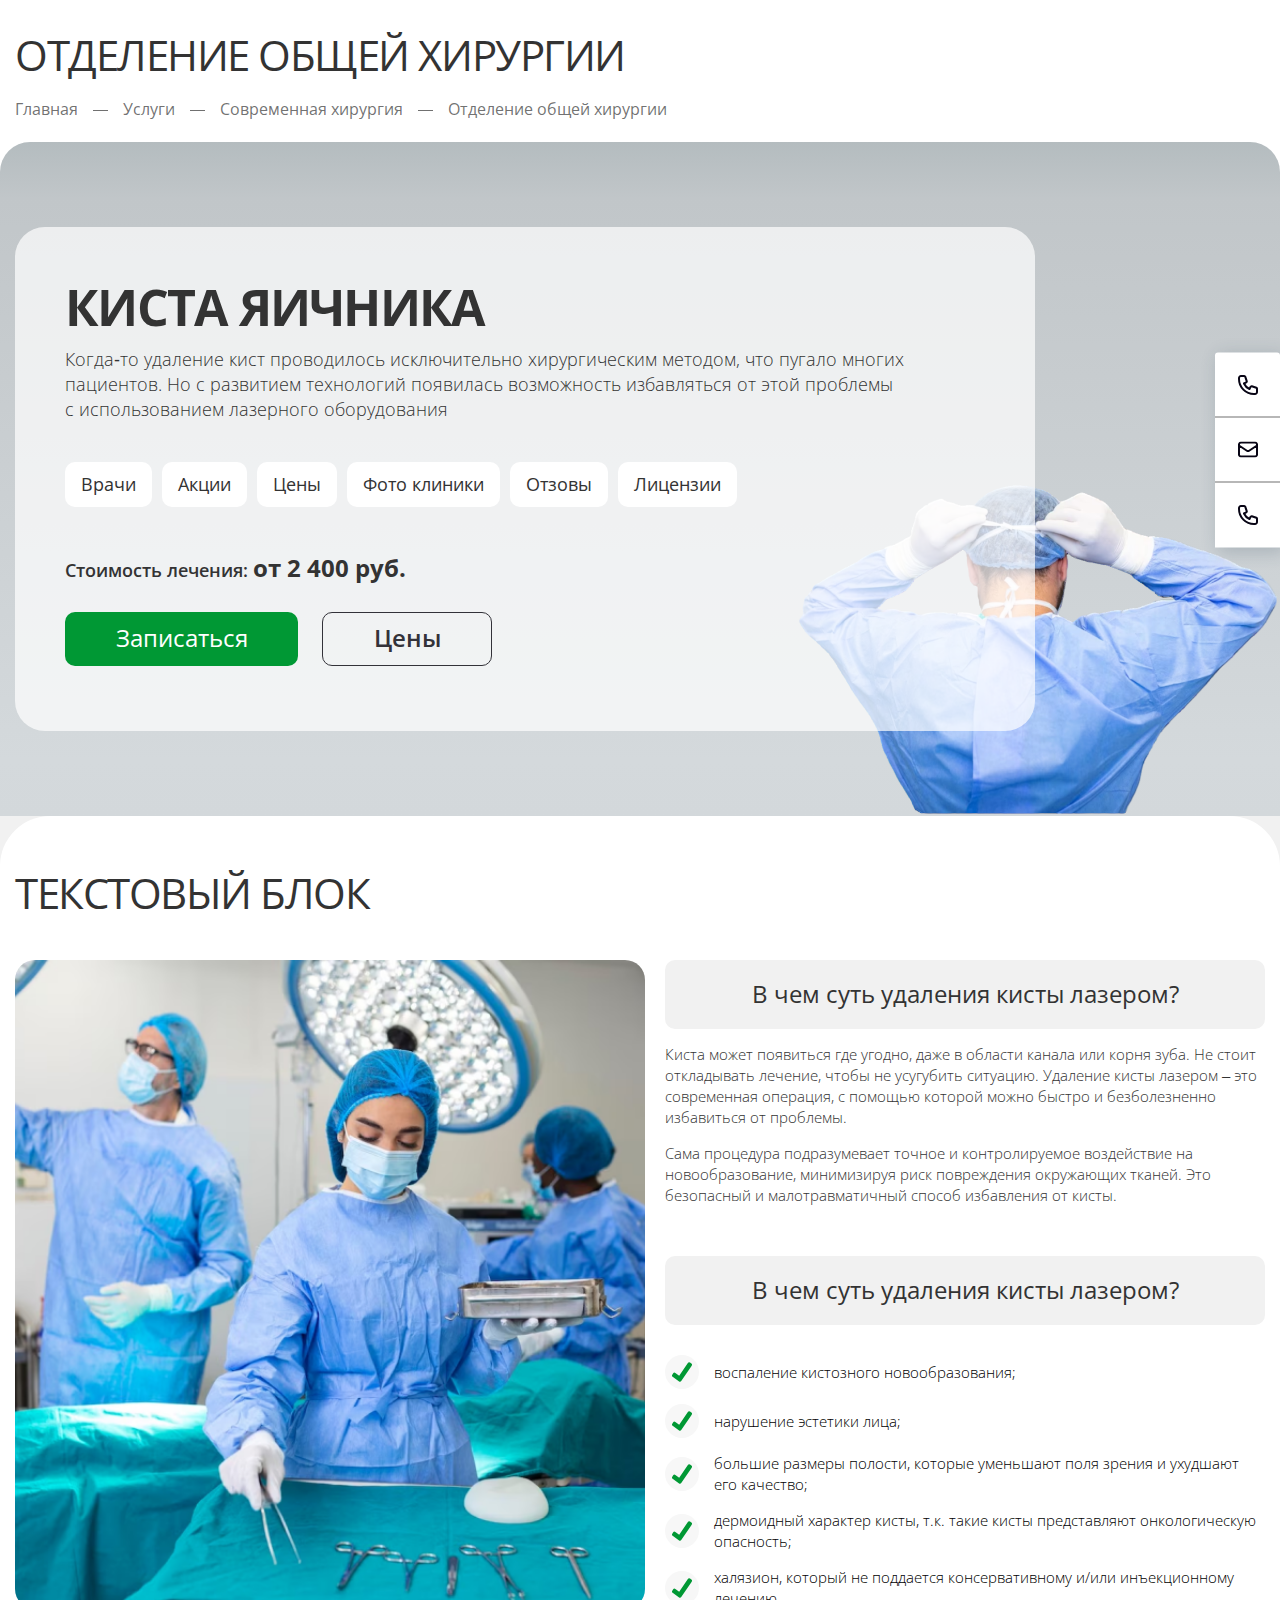
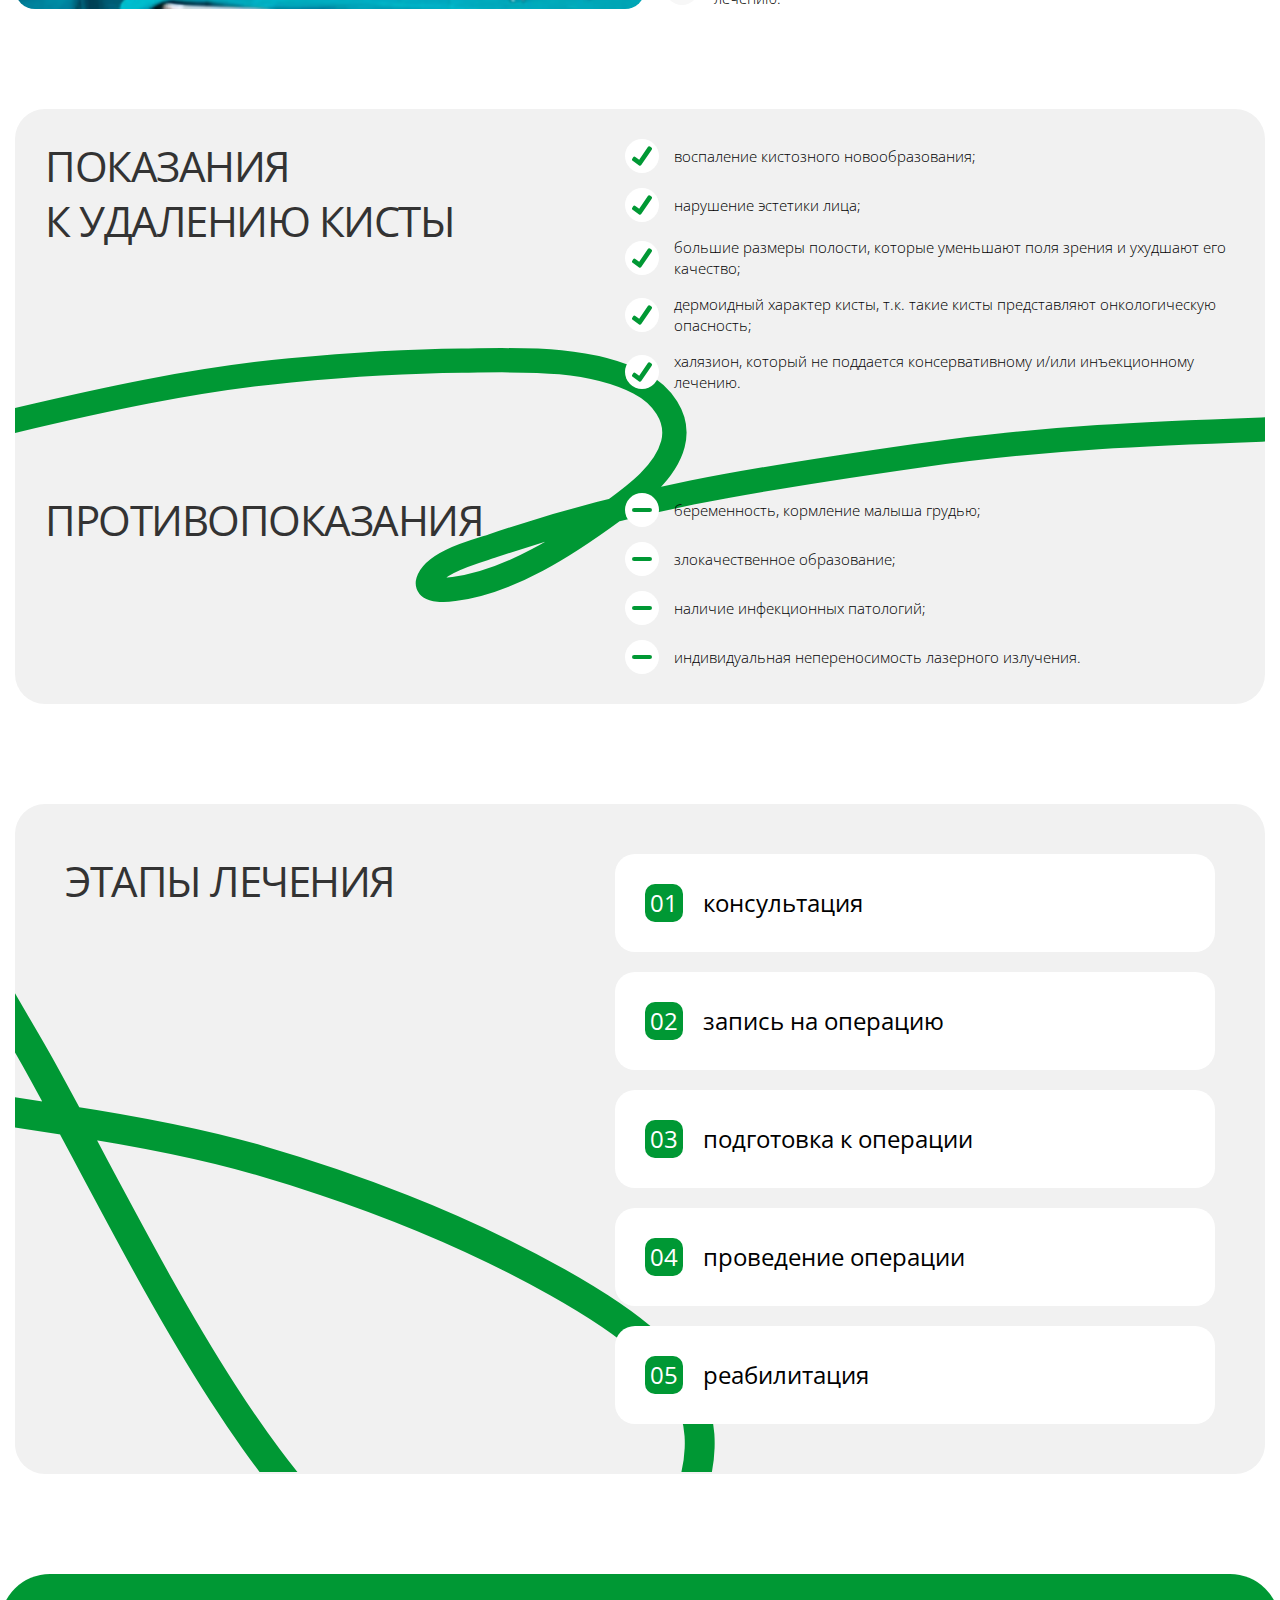
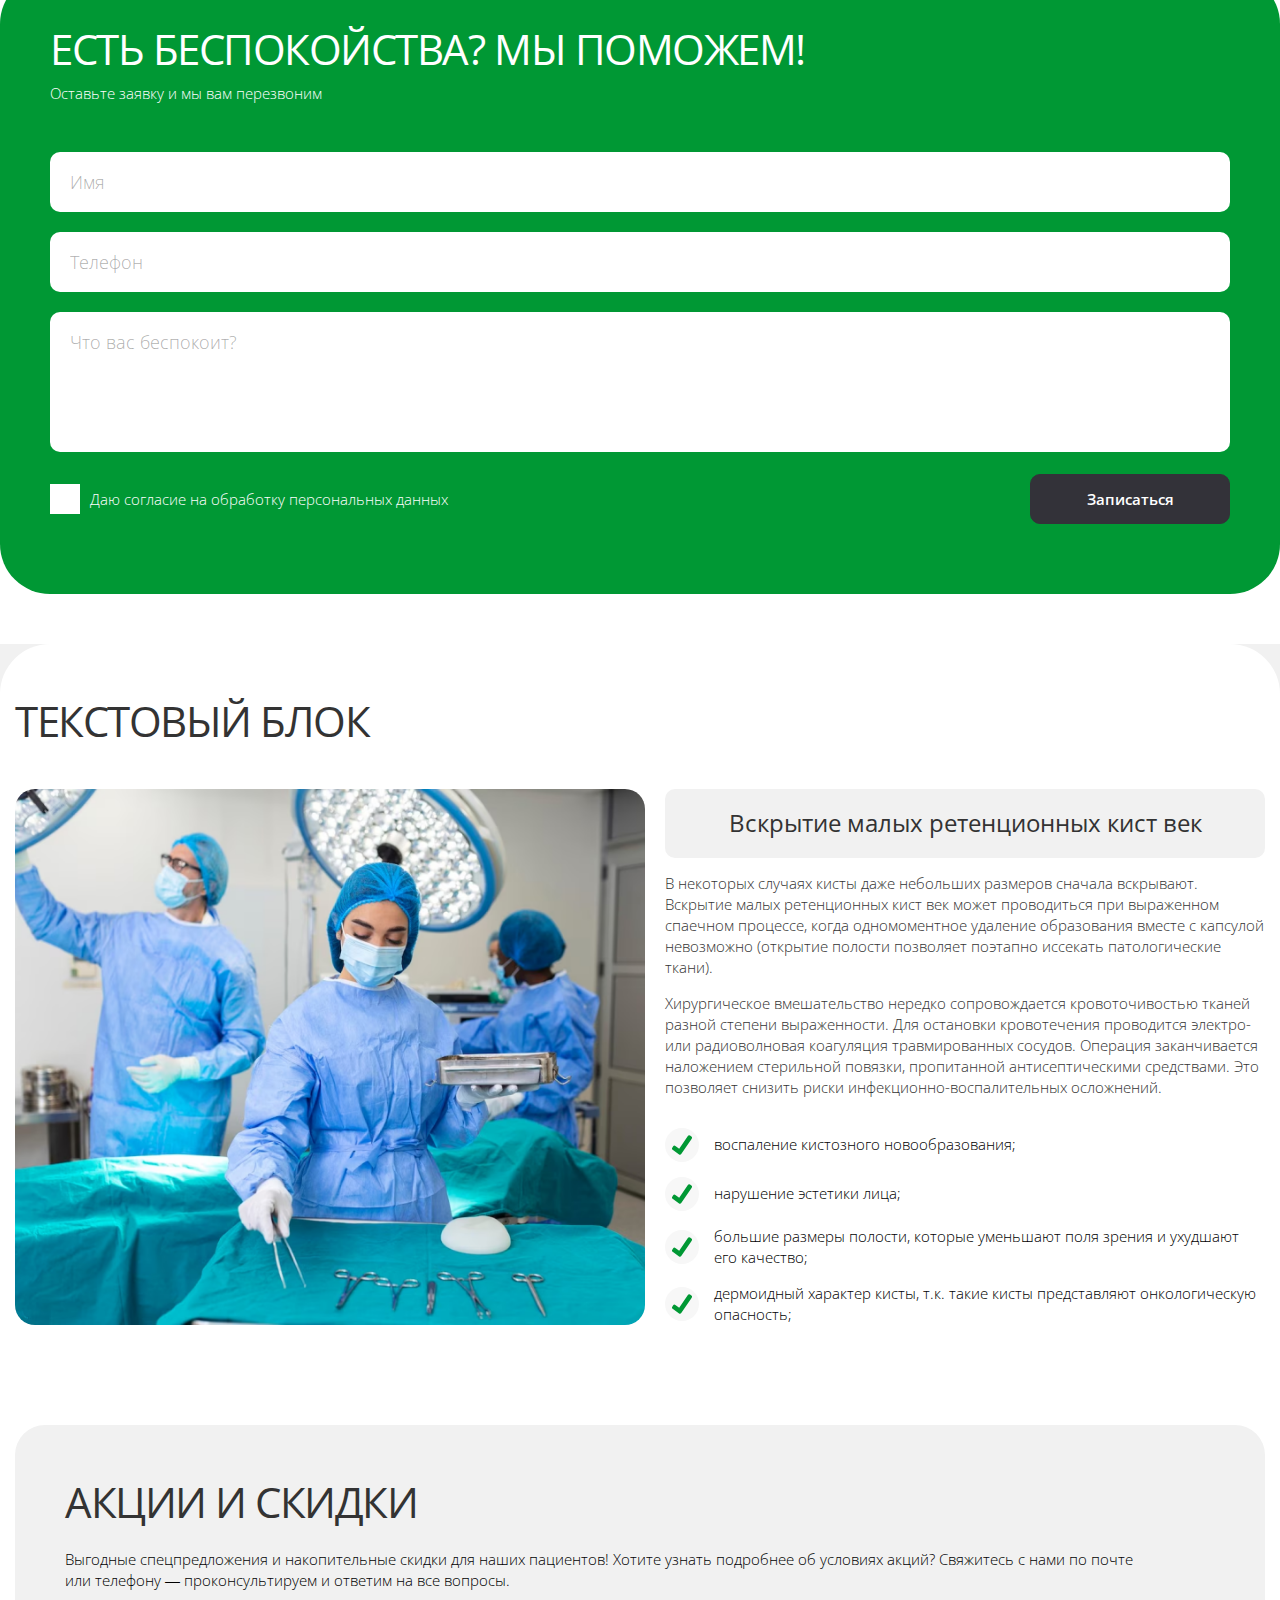
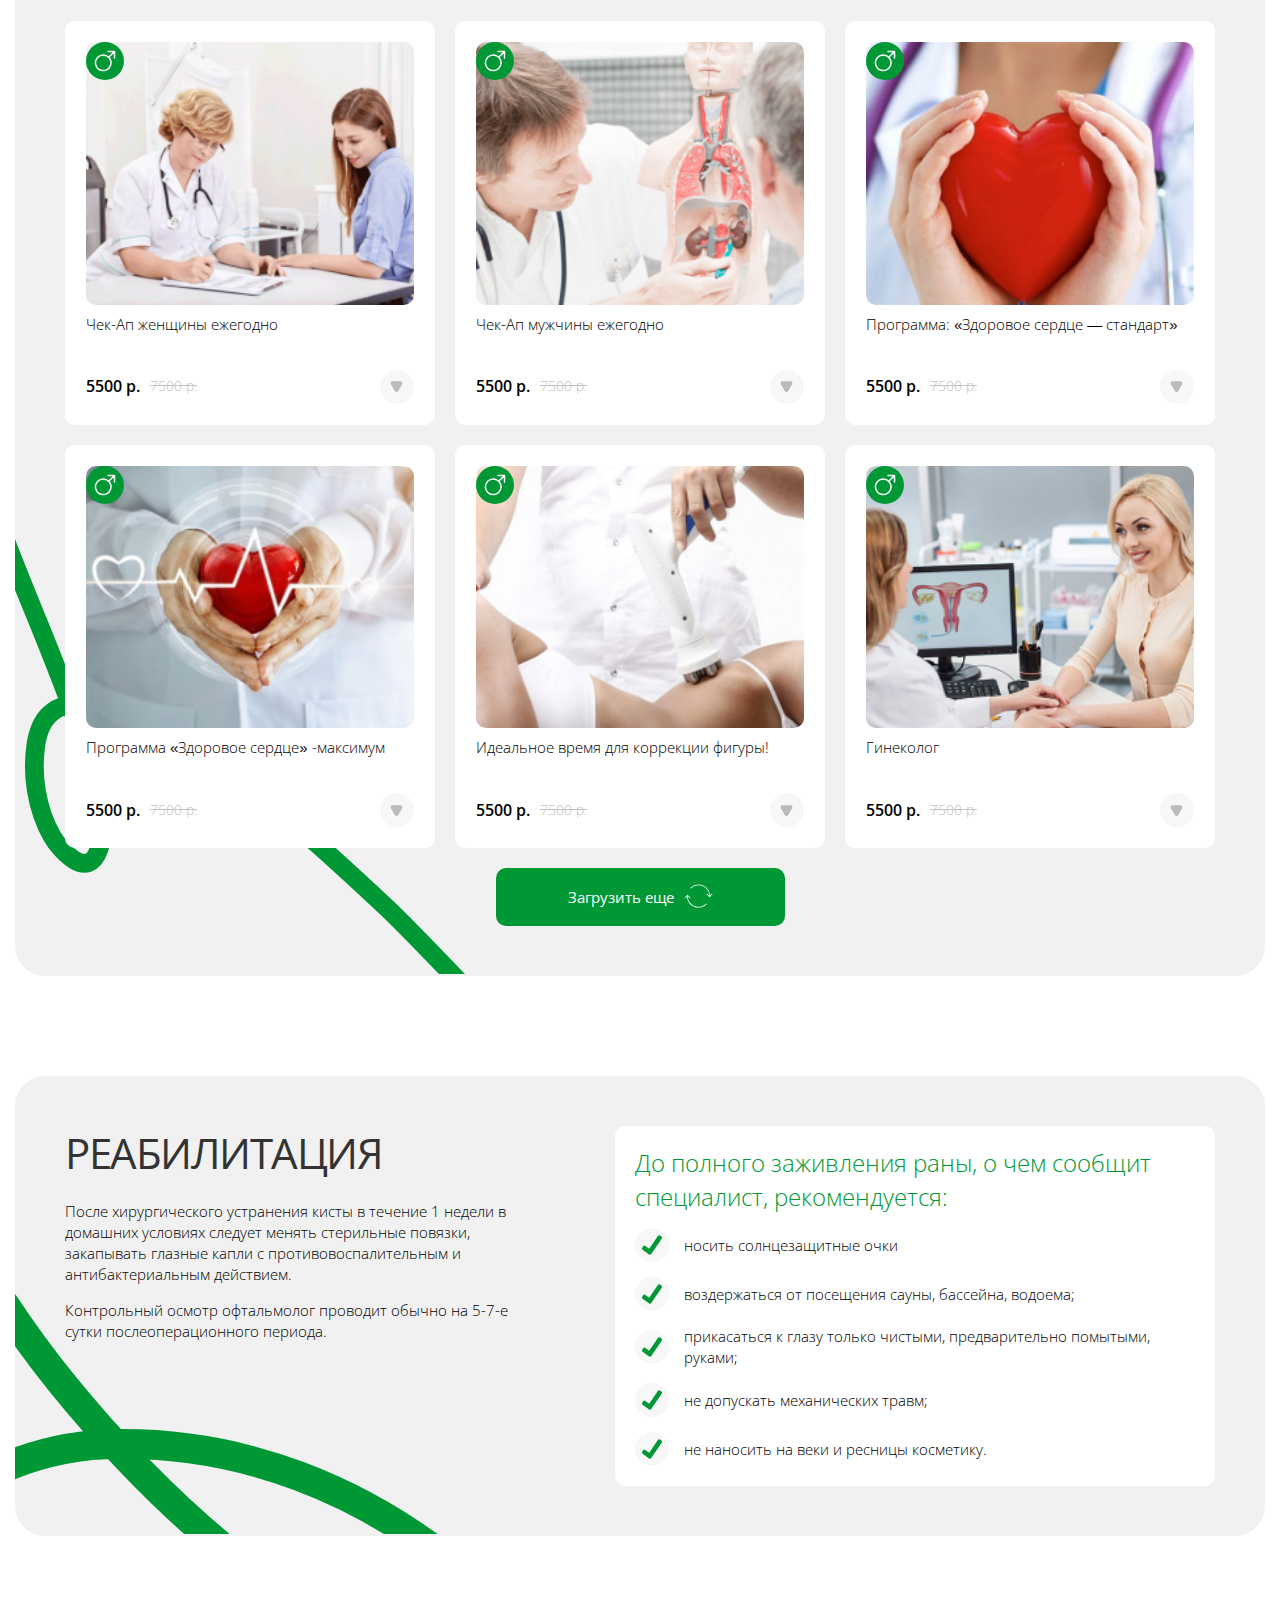
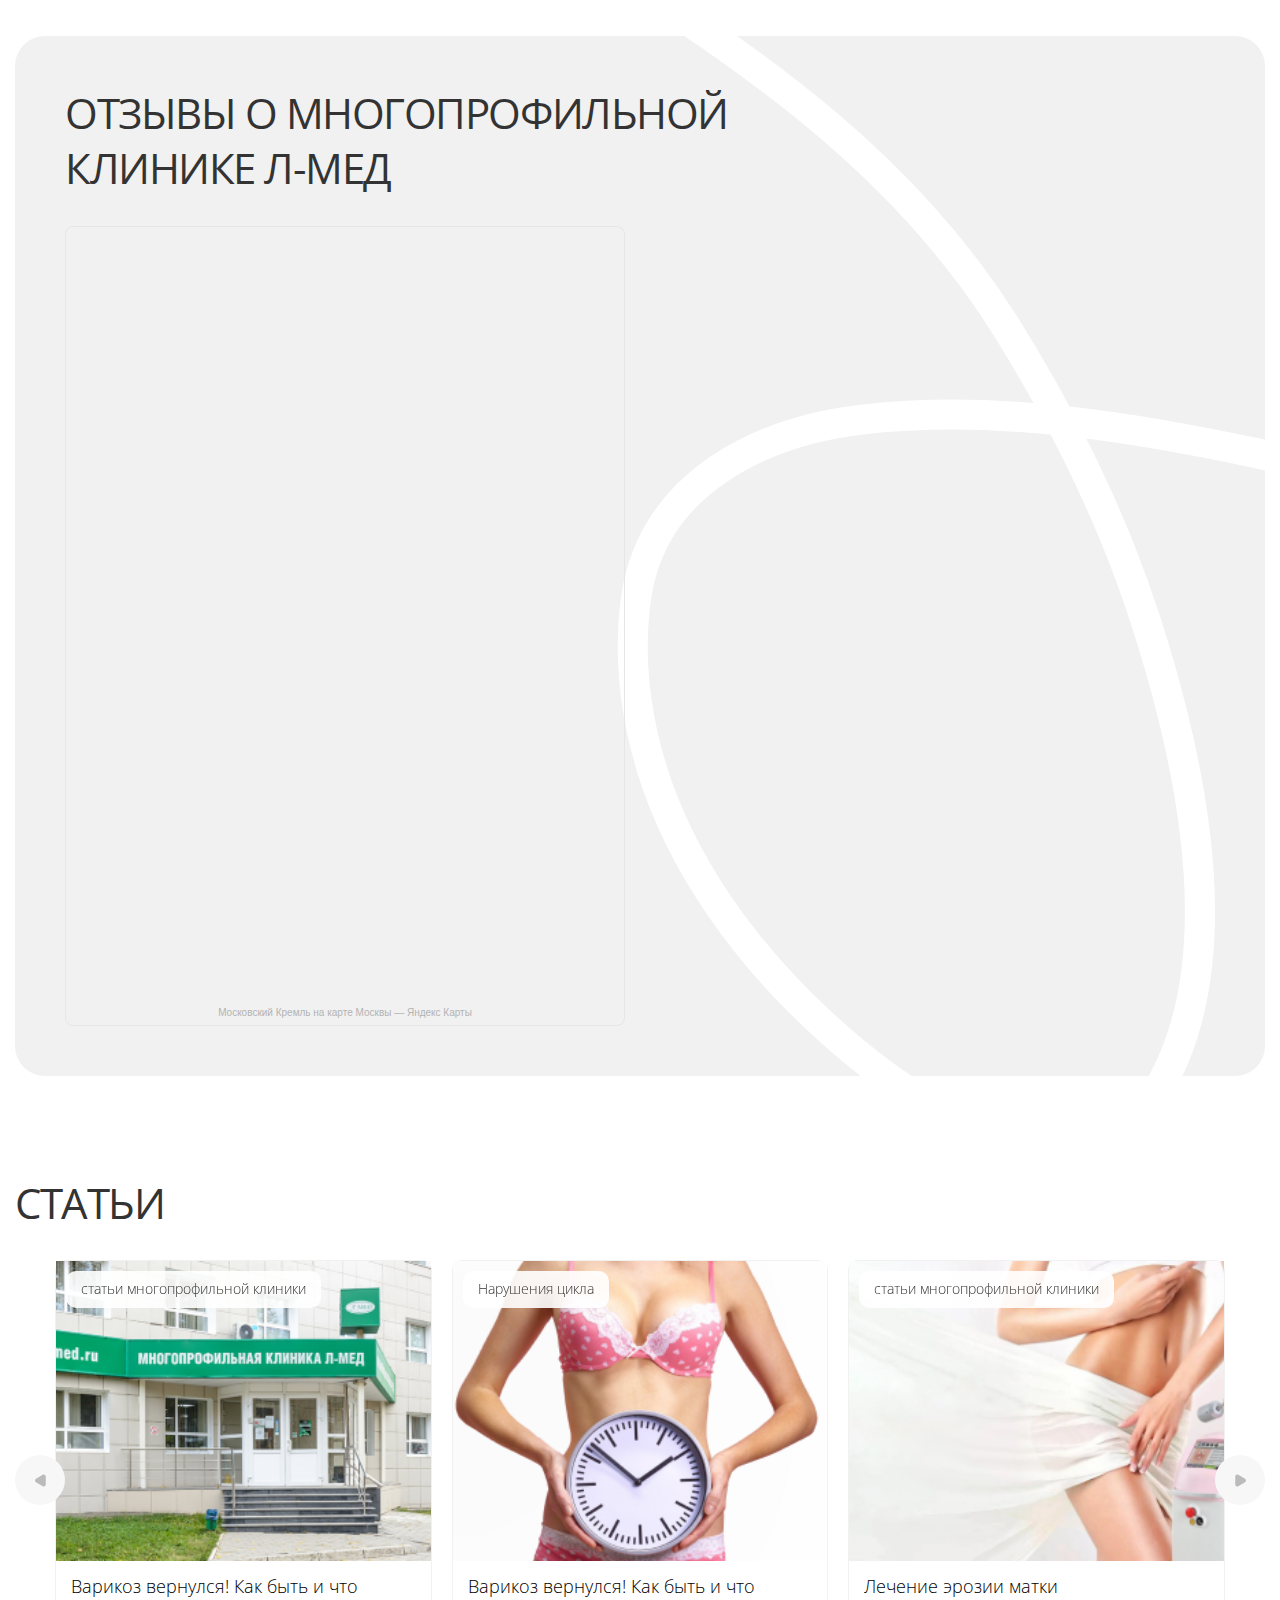
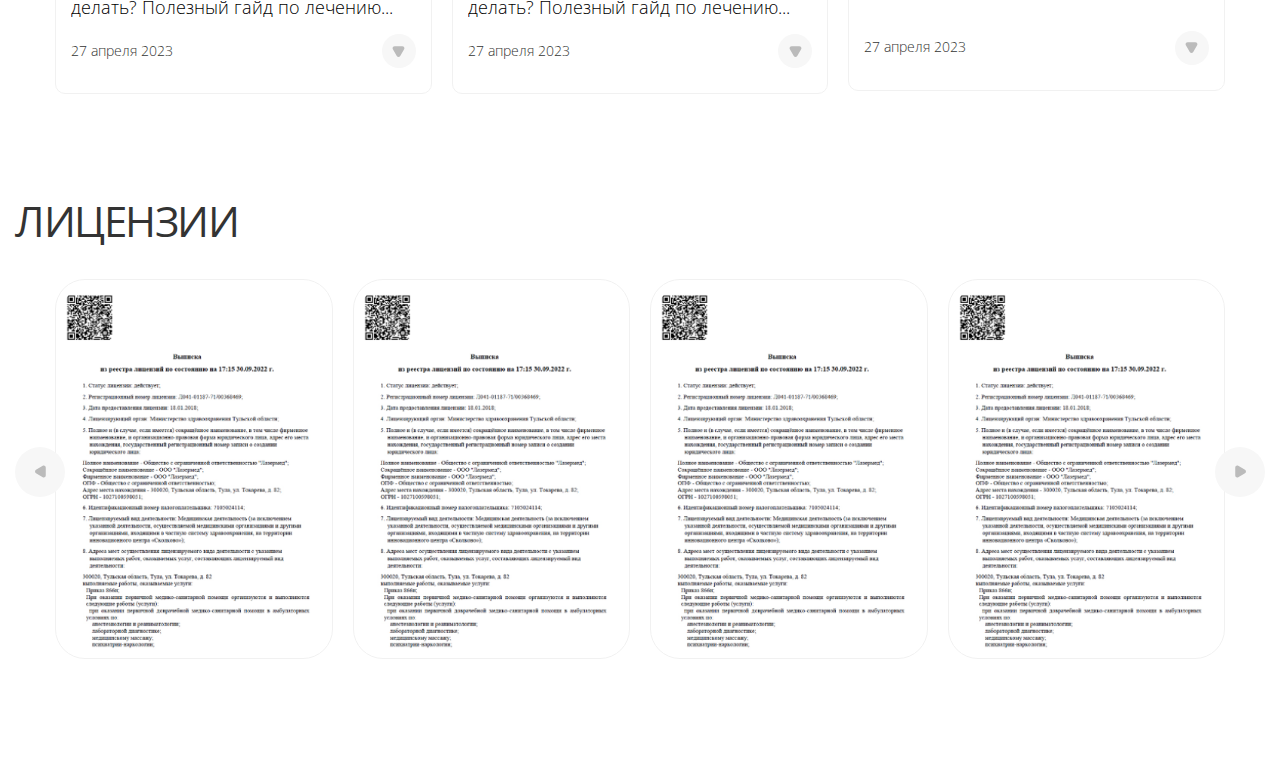
==== commit 3ace3d5a: "comment2" ====
--- a/disease.html
+++ b/disease.html
@@ -39,29 +39,32 @@
 					</div>
 				</div>
 			</section>
-			<section class="service-main service-main2">
+			<section class="service-main" style="border-radius: 30px 30px 0 0">
+				<div class="service-main__img service-main__img2">
+					<img src="img/service-main__img2.png" alt="">
+				</div>
 				<div class="container">
 					<div class="service-main__inner">
 						<div class="service-main__desc">
 							<h1 class="service-main__title">Киста яичника</h1>
 							<div class="service-main__text">Когда‑то удаление кист проводилось исключительно хирургическим методом, что пугало многих пациентов. Но с развитием технологий появилась возможность избавляться от этой проблемы с использованием лазерного оборудования</div>
 							<div class="service-main__links">
-								<a class="service-main__link" href="">
+								<a class="service-main__link" href="#doctors">
 									<span>Врачи</span>
 								</a>
-								<a class="service-main__link" href="">
+								<a class="service-main__link" href="#discounts">
 									<span>Акции</span>
 								</a>
 								<a class="service-main__link" href="">
 									<span>Цены</span>
 								</a>
-								<a class="service-main__link" href="">
+								<a class="service-main__link" href="#gallery-section">
 									<span>Фото клиники</span>
 								</a>
-								<a class="service-main__link" href="">
+								<a class="service-main__link" href="#reviews">
 									<span>Отзовы</span>
 								</a>
-								<a class="service-main__link" href="">
+								<a class="service-main__link" href="#licenses">
 									<span>Лицензии</span>
 								</a>
 							</div>
@@ -346,7 +349,7 @@
 					</div>
 				</div>
 			</section>
-			<section class="discounts">
+			<section id="discounts" class="discounts">
 				<div class="container">
 					<div class="discounts__inner">
 						<div class="discounts__img">
@@ -575,12 +578,15 @@
 					</div>
 				</div>
 			</section>
-			<section class="reviews">
+			<section id="reviews" class="reviews">
 				<div class="container">
 					<div class="reviews__inner">
+						<div class="reviews__line">
+							<img src="img/lines9.svg" alt="">
+						</div>
 						<h2 class="reviews__title display2">Отзывы о многопрофильной <br> клинике Л-Мед</h2>
 						<div class="reviews__content">
-							<div style="width:100%;height:800px;overflow:hidden;position:relative;display:flex;align-items: center;justify-content: center;margin: 30px 0px;">
+							<div style="width:100%;height:800px;overflow:hidden;position:relative;display:flex;align-items: center;justify-content: center;margin: 0;">
 								<iframe style="width:100%;height:100%;border:1px solid #e6e6e6;border-radius:8px;box-sizing:border-box" src="https://yandex.ru/maps-reviews-widget/1023322799?comments"></iframe><a href="https://yandex.ru/maps/org/moskovskiy_kreml/1023322799/" target="_blank" style="box-sizing:border-box;text-decoration:none;color:#b3b3b3;font-size:10px;font-family:YS Text,sans-serif;padding:0 20px;position:absolute;bottom:8px;width:100%;text-align:center;left:0;overflow:hidden;text-overflow:ellipsis;display:block;max-height:14px;white-space:nowrap;padding:0 16px;box-sizing:border-box">Московский Кремль на карте Москвы — Яндекс&nbsp;Карты</a>
 							</div>
 						</div>
@@ -741,7 +747,7 @@
 					</div>
 				</div>
 			</section>
-			<section class="licenses">
+			<section id="licenses" class="licenses">
 				<div class="container">
 					<div class="licenses__inner">
 						<h2 class="licenses__title display2">Лицензии</h2>
--- a/css/style.min.css
+++ b/css/style.min.css
@@ -1,2 +1,2 @@
-*,::after,::before{-webkit-box-sizing:inherit;box-sizing:inherit}*{-webkit-box-sizing:border-box;box-sizing:border-box}a,body,div,form,h1,h2,h3,h4,h5,label,li,p,ul{margin:0;padding:0;border:0;text-decoration:none;line-height:1;-webkit-box-sizing:border-box;box-sizing:border-box}button,input,input:active,input[type=checkbox]:focus,input[type=file]:focus,input[type=radio]:focus,input[type=text]:focus,textarea{outline:0!important}button{border:none;cursor:pointer;display:-webkit-box;display:-ms-flexbox;display:flex;-webkit-box-pack:center;-ms-flex-pack:center;justify-content:center;-webkit-box-align:center;-ms-flex-align:center;align-items:center;-webkit-transition:.5s;-o-transition:.5s;transition:.5s}html{height:100%;scroll-behavior:smooth;-webkit-box-sizing:border-box;box-sizing:border-box}body{font-family:OpenSans,sans-serif;font-weight:400;height:100%;overflow-x:hidden}.fixed-body{overflow:hidden}h1,h2,h3,h4,h5,h6,img,p{margin:0;padding:0;height:auto;-o-object-fit:cover;object-fit:cover}a{color:inherit;text-decoration:none;-webkit-transition:.5s;-o-transition:.5s;transition:.5s}li,ul{margin:0;padding:0;list-style:none}.container{margin:0 auto;padding:0 15px;max-width:1630px}@font-face{font-family:OpenSans;font-weight:300;src:url(../fonts/OpenSans-Light.woff) format("woff")}@font-face{font-family:OpenSans;font-weight:300;src:url(../fonts/OpenSans-Light.woff2) format("woff2")}@font-face{font-family:OpenSans;font-weight:400;src:url(../fonts/OpenSans-Regular.woff) format("woff")}@font-face{font-family:OpenSans;font-weight:400;src:url(../fonts/OpenSans-Regular.woff2) format("woff2")}@font-face{font-family:OpenSans;font-weight:500;src:url(../fonts/OpenSans-Medium.woff) format("woff")}@font-face{font-family:OpenSans;font-weight:500;src:url(../fonts/OpenSans-Medium.woff2) format("woff2")}@font-face{font-family:OpenSans;font-weight:600;src:url(../fonts/OpenSans-SemiBold.woff) format("woff")}@font-face{font-family:OpenSans;font-weight:600;src:url(../fonts/OpenSans-SemiBold.woff2) format("woff2")}@font-face{font-family:OpenSans;font-weight:700;src:url(../fonts/OpenSans-Bold.woff) format("woff")}@font-face{font-family:OpenSans;font-weight:700;src:url(../fonts/OpenSans-Bold.woff2) format("woff2")}@font-face{font-family:OpenSans;font-weight:800;src:url(../fonts/OpenSans-ExtraBold.woff) format("woff")}@font-face{font-family:OpenSans;font-weight:800;src:url(../fonts/OpenSans-ExtraBold.woff2) format("woff2")}.nav{padding:50px 0}.nav__list{display:grid;grid-template-columns:100%;gap:15px}.nav__list li a{font-size:24px;line-height:120%;color:#000}.nav__list li a:hover{color:#009834}.wrap{overflow:hidden}.page-top{background:#fff;padding:30px 0 10px}.page-top__title{font-size:42px;line-height:120%;font-weight:400;letter-spacing:-1.47px;text-transform:uppercase;color:#333}.breadcrumbs{margin-top:20px}.breadcrumbs__items{display:-webkit-box;display:-ms-flexbox;display:flex;-ms-flex-wrap:wrap;flex-wrap:wrap;-webkit-box-align:center;-ms-flex-align:center;align-items:center}.breadcrumbs__item{display:-webkit-box;display:-ms-flexbox;display:flex;-webkit-box-align:center;-ms-flex-align:center;align-items:center;font-size:16px;line-height:120%;color:rgba(51,51,51,.7);margin-bottom:12px}.breadcrumbs__item span{width:15px;height:1px;background:rgba(51,51,51,.7);margin-left:15px}.breadcrumbs__item:not(:last-child){margin-right:15px}.breadcrumbs__item:hover{color:#009834}.btn{display:-webkit-box;display:-ms-flexbox;display:flex;-webkit-box-pack:center;-ms-flex-pack:center;justify-content:center;-webkit-box-align:center;-ms-flex-align:center;align-items:center}.btn-green{background:#009834;border-radius:10px}.btn-green:hover{background:#00b63c}.btn-green span{line-height:120%;color:#fff}.btn-transparent{background:rgba(0,0,0,0);border:1px solid #333239;border-radius:10px}.btn-transparent:hover{background:#333239}.btn-transparent:hover span{color:#fff}.btn-transparent span{font-size:15px;line-height:120%;font-weight:600;color:#333239}.connection-fixed{position:fixed;z-index:5;top:50%;right:0;-webkit-transform:translate(0,-50%);-ms-transform:translate(0,-50%);transform:translate(0,-50%);display:-webkit-inline-box;display:-ms-inline-flexbox;display:inline-flex;-webkit-box-orient:vertical;-webkit-box-direction:normal;-ms-flex-direction:column;flex-direction:column;-webkit-box-align:center;-ms-flex-align:center;align-items:center;background:#fff;-webkit-box-shadow:4px 4px 18px 1px rgba(34,60,80,.2);box-shadow:4px 4px 18px 1px rgba(34,60,80,.2);border-radius:3px 3px 0 0}.connection-fixed__item{width:65px;height:65px;display:-webkit-box;display:-ms-flexbox;display:flex;-webkit-box-pack:center;-ms-flex-pack:center;justify-content:center;-webkit-box-align:center;-ms-flex-align:center;align-items:center}.connection-fixed__item:not(:last-child){border-bottom:1px solid rgba(51,51,51,.7)}.connection-fixed__item:hover{background:#009834;border-color:#009834}.connection-fixed__item:hover svg path{stroke:#fff}.display2{font-size:42px;line-height:130%;font-weight:400;letter-spacing:-1.47px;text-transform:uppercase;color:#333}.swiper-button-prev{z-index:1;width:50px;height:50px;display:-webkit-box;display:-ms-flexbox;display:flex;-webkit-box-pack:center;-ms-flex-pack:center;justify-content:center;-webkit-box-align:center;-ms-flex-align:center;align-items:center;background:#f7f7f7;border-radius:50%}.swiper-button-prev:after{display:none}.swiper-button-prev:hover{background:#fff;border:1px solid rgba(0,152,52,.2)}.swiper-button-prev:hover svg path{fill:#009834}.swiper-button-prev svg path{-webkit-transition:.3s;-o-transition:.3s;transition:.3s}.swiper-button-next{z-index:1;width:50px;height:50px;display:-webkit-box;display:-ms-flexbox;display:flex;-webkit-box-pack:center;-ms-flex-pack:center;justify-content:center;-webkit-box-align:center;-ms-flex-align:center;align-items:center;background:#f7f7f7;border-radius:50%}.swiper-button-next:after{display:none}.swiper-button-next:hover{background:#fff;border:1px solid rgba(0,152,52,.2)}.swiper-button-next:hover svg path{fill:#009834}.swiper-button-next svg path{-webkit-transition:.3s;-o-transition:.3s;transition:.3s}.swiper-button-disabled{pointer-events:all!important;opacity:1!important}.swiper-pagination-bullet-active{background:#009834}@media screen and (max-width:992px){.display2,.page-top__title{font-size:32px}}@media screen and (max-width:768px){.connection-fixed{display:none}}@media screen and (max-width:576px){.page-top__title{font-size:24px}.breadcrumbs{margin-top:15px}.breadcrumbs__item{font-size:14px}.display2{font-size:24px}}.service-main{background-image:url(../img/service-main__bg.png);background-repeat:no-repeat;background-position:right;background-size:cover;padding:85px 0 70px;position:relative}.service-main2{background-image:url(../img/service-main__bg2.png)}.service-main3{background-image:url(../img/service-main__bg3.png)}.service-main__desc{max-width:1020px;background:rgba(255,255,255,.7);border-radius:30px;padding:50px}.service-main__title{font-size:50px;line-height:120%;font-weight:700;letter-spacing:-1.75px;text-transform:uppercase;color:#333}.service-main__text{font-size:18px;line-height:140%;font-weight:300;color:#333;margin-top:10px}.service-main__links{display:-webkit-box;display:-ms-flexbox;display:flex;-ms-flex-wrap:wrap;flex-wrap:wrap;-webkit-box-align:center;-ms-flex-align:center;align-items:center;margin-top:40px}.service-main__link{height:45px;display:-webkit-box;display:-ms-flexbox;display:flex;-webkit-box-pack:center;-ms-flex-pack:center;justify-content:center;-webkit-box-align:center;-ms-flex-align:center;align-items:center;background:#fff;border-radius:10px;padding:3px 16px;margin-bottom:10px}.service-main__link:not(:last-child){margin-right:10px}.service-main__link:hover{background:#009834}.service-main__link:hover span{color:#fff}.service-main__link span{font-size:18px;line-height:120%;color:#333}.service-main__btns{display:-webkit-box;display:-ms-flexbox;display:flex;-ms-flex-wrap:wrap;flex-wrap:wrap;-webkit-box-align:center;-ms-flex-align:center;align-items:center;margin-top:30px}.service-main__btn{width:233px;height:54px;margin-right:24px;margin-bottom:15px}.service-main__btn span{font-size:24px}.service-main__btn2{width:170px;height:54px;margin-bottom:15px}.service-main__btn2 span{font-size:24px}.service-main__price{font-size:18px;line-height:120%;font-weight:600;color:#333;margin-top:40px}.service-main__price span{font-size:24px;font-weight:700}.directions{padding:50px 0}.directions__inner{background:#f1f1f1;border-radius:30px;padding:50px;position:relative}.directions__img{position:absolute;left:0;bottom:0;max-width:700px;pointer-events:none}.directions__img img{width:100%}.directions__content{display:-webkit-box;display:-ms-flexbox;display:flex;-webkit-box-pack:justify;-ms-flex-pack:justify;justify-content:space-between;position:relative;z-index:2}.directions__left{width:535px;margin-right:50px}.directions__right{width:calc(100% - 585px)}.directions__cards{display:grid;grid-template-columns:repeat(3,calc(33.3333333333% - 13.3333333333px));gap:20px}.direction-card{display:-webkit-box;display:-ms-flexbox;display:flex;-webkit-box-orient:vertical;-webkit-box-direction:normal;-ms-flex-direction:column;flex-direction:column;text-align:center;background:#fff;border-radius:10px;padding:20px 25px}.direction-card:hover .direction-card__title{color:#009834}.direction-card:hover .direction-card__icon{-webkit-transform:rotate(-90deg);-ms-transform:rotate(-90deg);transform:rotate(-90deg)}.direction-card:hover .direction-card__icon svg path{fill:#009834}.direction-card__title{font-size:18px;line-height:120%;font-weight:300;color:#333;margin-bottom:auto;-webkit-transition:.3s;-o-transition:.3s;transition:.3s}.direction-card__icon{width:34px;height:34px;display:-webkit-box;display:-ms-flexbox;display:flex;-webkit-box-pack:center;-ms-flex-pack:center;justify-content:center;-webkit-box-align:center;-ms-flex-align:center;align-items:center;background:#f7f7f7;border-radius:50%;margin:15px auto 0;-webkit-transition:.3s;-o-transition:.3s;transition:.3s}.direction-card__icon svg{width:12px}.direction-card__icon svg path{-webkit-transition:.3s;-o-transition:.3s;transition:.3s}.doctors{padding:50px 0}.doctors__inner{background:#f1f1f1;border-radius:30px;padding:50px}.doctors__slider{position:relative;margin-top:30px}@media screen and (min-width:993px){.doctors .swiper-wrapper{display:grid;grid-template-columns:repeat(3,calc(33.3333333333% - 13.3333333333px));gap:20px;-webkit-transform:unset!important;-ms-transform:unset!important;transform:unset!important}.doctors .swiper-slide{width:100%!important}.doctors .swiper-button-next,.doctors .swiper-button-prev,.doctors .swiper-pagination{display:none}}.doctor-slide{background:#fff;border-radius:20px;padding:20px}.doctor-slide__wrap{display:-webkit-box;display:-ms-flexbox;display:flex;-webkit-box-align:stretch;-ms-flex-align:stretch;align-items:stretch}.doctor-slide__img{width:260px;margin-right:20px}.doctor-slide__img img{width:100%;height:100%;border-radius:10px}.doctor-slide__desc{width:calc(100% - 280px)}.doctor-slide__post{font-size:14px;line-height:120%;font-weight:300;color:#000;opacity:.5;min-height:90px}.doctor-slide__name{font-size:18px;line-height:120%;font-weight:300;color:#000;margin-top:20px}.doctor-slide__items{display:grid;grid-template-columns:100%;gap:10px;margin-top:20px}.doctor-slide__item{display:-webkit-box;display:-ms-flexbox;display:flex;-webkit-box-align:center;-ms-flex-align:center;align-items:center}.doctor-slide__item-icon{-ms-flex-negative:0;flex-shrink:0;width:17px}.doctor-slide__item-icon img{width:100%}.doctor-slide__item-text{font-size:15px;line-height:120%;font-weight:300;color:#999;margin-left:5px}.doctor-slide__item-text a{color:#000}.doctor-slide__btns{display:-webkit-box;display:-ms-flexbox;display:flex;-webkit-box-pack:justify;-ms-flex-pack:justify;justify-content:space-between;-webkit-box-align:center;-ms-flex-align:center;align-items:center;margin-top:10px}.doctor-slide__btn{width:260px;height:50px;margin-right:10px}.doctor-slide__btn2{width:calc(100% - 270px);height:50px}.doctor-slide__btn2 span{font-size:15px}.discounts{padding:50px 0}.discounts__inner{background:#f1f1f1;border-radius:30px;padding:50px;position:relative}.discounts__img{position:absolute;left:0;bottom:0;max-width:1000px;pointer-events:none}.discounts__img img{width:100%}.discounts__content{display:-webkit-box;display:-ms-flexbox;display:flex;-webkit-box-pack:justify;-ms-flex-pack:justify;justify-content:space-between;position:relative;z-index:2}.discounts__left{width:500px;margin-right:50px}.discounts__right{width:calc(100% - 550px)}.discounts__text{font-size:15px;line-height:140%;font-weight:300;color:#000;margin-top:20px}.discounts__cards{display:grid;grid-template-columns:repeat(3,calc(33.3333333333% - 13.3333333333px));gap:20px}.discounts__btn{width:289px;height:58px;margin:20px auto 0}.discounts__btn span{font-size:15px}.discounts__btn i{-ms-flex-negative:0;flex-shrink:0;width:28px;margin-left:10px}.discounts__btn i img{width:100%}.discount-card{background:#fff;border-radius:10px;padding:20px 20px 10px}.discount-card:hover .discount-card__title{color:#009834}.discount-card:hover .discount-card__btn{-webkit-transform:rotate(-90deg);-ms-transform:rotate(-90deg);transform:rotate(-90deg)}.discount-card:hover .discount-card__btn svg path{fill:#009834}.discount-card__top{position:relative}.discount-card__img{position:relative;padding-bottom:80%}.discount-card__img img{position:absolute;top:0;left:0;right:0;bottom:0;width:100%;height:100%;border-radius:10px}.discount-card__status{position:absolute;top:0;left:0;width:38px;height:38px;display:-webkit-box;display:-ms-flexbox;display:flex;-webkit-box-pack:center;-ms-flex-pack:center;justify-content:center;-webkit-box-align:center;-ms-flex-align:center;align-items:center;background:#009834;border-radius:50%}.discount-card__status img{max-width:22px}.discount-card__section{position:absolute;top:10px;left:10px;display:-webkit-inline-box;display:-ms-inline-flexbox;display:inline-flex;-webkit-box-pack:center;-ms-flex-pack:center;justify-content:center;-webkit-box-align:center;-ms-flex-align:center;align-items:center;background:rgba(255,255,255,.9);border-radius:10px;padding:10px 15px;margin-right:10px}.discount-card__section span{font-size:14px;line-height:120%;font-weight:300;color:#333}.discount-card__desc{margin-top:10px}.discount-card__title{min-height:40px;font-size:15px;line-height:120%;font-weight:300;color:#000;-webkit-transition:.3s;-o-transition:.3s;transition:.3s;overflow:hidden;display:-webkit-box;-webkit-line-clamp:2;-webkit-box-orient:vertical}.discount-card__flex{display:-webkit-box;display:-ms-flexbox;display:flex;-ms-flex-wrap:wrap;flex-wrap:wrap;-webkit-box-pack:justify;-ms-flex-pack:justify;justify-content:space-between;margin-top:15px}.discount-card__price{display:-webkit-box;display:-ms-flexbox;display:flex;-webkit-box-align:center;-ms-flex-align:center;align-items:center;margin-right:15px;margin-bottom:10px}.discount-card__price span:nth-child(1){font-size:16px;line-height:120%;font-weight:600;color:#000}.discount-card__price span:nth-child(2){font-size:14px;line-height:120%;font-weight:300;text-decoration:line-through;color:#c2c2c2;margin-left:10px}.discount-card__date{display:-webkit-box;display:-ms-flexbox;display:flex;-webkit-box-pack:center;-ms-flex-pack:center;justify-content:center;-webkit-box-align:center;-ms-flex-align:center;align-items:center;font-size:14px;line-height:120%;font-weight:300;color:#333;margin-right:15px;margin-bottom:10px}.discount-card__btn{width:34px;height:34px;display:-webkit-box;display:-ms-flexbox;display:flex;-webkit-box-pack:center;-ms-flex-pack:center;justify-content:center;-webkit-box-align:center;-ms-flex-align:center;align-items:center;background:#f7f7f7;border-radius:50%;margin-bottom:10px;-webkit-transition:.3s;-o-transition:.3s;transition:.3s}.discount-card__btn svg{width:17px}.discount-card__btn svg path{-webkit-transition:.3s;-o-transition:.3s;transition:.3s}.info{background:#f1f1f1;border-radius:50px 50px 0 0;padding:50px 0 80px;margin:50px 0 0;position:relative}.info__img2{position:absolute;top:0;right:0;width:100%}.info__img2 img{width:100%}.info__title{position:relative;z-index:1}.info__items{position:relative;z-index:1;max-width:380px;display:grid;grid-template-columns:100%;gap:20px;margin-left:380px;margin-top:50px}.info__item{background:#fff;border-radius:10px;padding:20px}.info__item-text{font-size:24px;line-height:120%;font-weight:300;color:#333}.info__item-text span{display:block;font-weight:600;color:#009834;margin-top:15px}.info__wrap{max-width:1920px;display:-webkit-box;display:-ms-flexbox;display:flex;-webkit-box-pack:justify;-ms-flex-pack:justify;justify-content:space-between;-webkit-box-align:stretch;-ms-flex-align:stretch;align-items:stretch;margin:100px auto 0}.info__form-wrap{position:relative;z-index:1;width:1100px;background:#009834;border-radius:50px;padding:50px 100px 50px 140px;margin-right:20px}.info__form{margin-top:50px}.info__form-title{font-size:42px;line-height:120%;font-weight:400;letter-spacing:-1.47px;text-transform:uppercase;color:#fff}.info__form-text{font-size:15px;line-height:120%;font-weight:300;color:#fff;margin-top:10px}.info__form-grid{display:grid;grid-template-columns:100%;gap:20px}.info__form-group{border:none;padding:0;margin:0}.info__form-group input{width:100%;height:60px;background:#fff;border:none;border-radius:10px;padding:5px 20px;font-size:18px;line-height:120%;font-weight:300;color:#333}.info__form-group input::-webkit-input-placeholder{color:rgba(51,51,51,.4)}.info__form-group input::-moz-placeholder{color:rgba(51,51,51,.4)}.info__form-group input:-ms-input-placeholder{color:rgba(51,51,51,.4)}.info__form-group input::-ms-input-placeholder{color:rgba(51,51,51,.4)}.info__form-group input::placeholder{color:rgba(51,51,51,.4)}.info__form-group textarea{width:100%;height:140px;background:#fff;border:none;border-radius:10px;padding:20px;font-size:18px;line-height:120%;font-weight:300;color:#333;resize:none}.info__form-group textarea::-webkit-input-placeholder{color:rgba(51,51,51,.4)}.info__form-group textarea::-moz-placeholder{color:rgba(51,51,51,.4)}.info__form-group textarea:-ms-input-placeholder{color:rgba(51,51,51,.4)}.info__form-group textarea::-ms-input-placeholder{color:rgba(51,51,51,.4)}.info__form-group textarea::placeholder{color:rgba(51,51,51,.4)}.info__form-info{display:-webkit-box;display:-ms-flexbox;display:flex;-ms-flex-wrap:wrap;flex-wrap:wrap;-webkit-box-pack:justify;-ms-flex-pack:justify;justify-content:space-between;-webkit-box-align:center;-ms-flex-align:center;align-items:center}.info__form-processing{display:-webkit-box;display:-ms-flexbox;display:flex;-webkit-box-align:center;-ms-flex-align:center;align-items:center;position:relative;margin-right:20px;margin-bottom:20px}.info__form-processing input{position:absolute;z-index:2;top:0;left:0;right:0;bottom:0;width:100%;height:100%;padding:0;margin:0;cursor:pointer;opacity:0}.info__form-processing input:checked~label:before{opacity:1;pointer-events:all}.info__form-processing label{font-size:15px;line-height:200%;font-weight:300;color:#fff;padding-left:40px;position:relative}.info__form-processing label a{position:relative;z-index:3}.info__form-processing label:after{content:"";position:absolute;top:0;left:0;width:30px;height:30px;background:#fff}.info__form-processing label:before{content:"";position:absolute;z-index:1;top:5px;left:5px;width:20px;height:19px;background-image:url(../img/check.svg);background-repeat:no-repeat;background-position:center;background-size:contain;opacity:0;pointer-events:none;-webkit-transition:.3s;-o-transition:.3s;transition:.3s}.info__form-btn{width:200px;height:50px;background:#333239;border-radius:10px;margin-bottom:20px}.info__form-btn span{font-size:15px;line-height:120%;font-weight:600;color:#fff}.info__img{width:calc(100% - 1120px)}.info__img img{width:100%;height:100%;border-radius:50px}.info2{padding:50px 0}.info2__content{display:-webkit-box;display:-ms-flexbox;display:flex;-webkit-box-pack:justify;-ms-flex-pack:justify;justify-content:space-between;-webkit-box-align:stretch;-ms-flex-align:stretch;align-items:stretch;margin-top:40px}.info2__left{width:calc(100% - 620px)}.info2__right{width:600px;margin-left:20px}.info2__img{height:100%}.info2__img img{width:100%;height:100%;border-radius:20px}.info2__items{display:grid;grid-template-columns:100%;gap:50px}.info2__item-subtitle{text-align:center;background:#f1f1f1;border-radius:10px;padding:20px}.info2__item-subtitle span{font-size:24px;line-height:120%;color:#333}.info2__item-text{margin-top:15px}.info2__item-text p{font-size:15px;line-height:140%;font-weight:300;color:#333}.info2__item-text p:not(:first-child){margin-top:15px}.info2__item-list{display:grid;grid-template-columns:100%;gap:15px;margin-top:30px}.info2__item-list li{display:-webkit-box;display:-ms-flexbox;display:flex;-webkit-box-align:center;-ms-flex-align:center;align-items:center}.info2__item-list li span:nth-child(1){-ms-flex-negative:0;flex-shrink:0;width:34px;height:34px;display:-webkit-box;display:-ms-flexbox;display:flex;-webkit-box-pack:center;-ms-flex-pack:center;justify-content:center;-webkit-box-align:center;-ms-flex-align:center;align-items:center;background:#f7f7f7;border-radius:50%}.info2__item-list li span:nth-child(1) img{width:20px}.info2__item-list li span:nth-child(2){font-size:15px;line-height:140%;font-weight:300;color:#000;margin-left:15px}.diseases{padding:50px 0}.diseases__inner{background:#f1f1f1;border-radius:30px;padding:50px;position:relative}.diseases__img{position:absolute;left:0;bottom:0;width:620px;pointer-events:none}.diseases__img img{width:100%}.diseases__content{display:-webkit-box;display:-ms-flexbox;display:flex;-webkit-box-pack:justify;-ms-flex-pack:justify;justify-content:space-between;position:relative;z-index:2}.diseases__left{width:calc(100% - 650px)}.diseases__right{width:600px;margin-left:50px}.diseases__cards{display:grid;grid-template-columns:repeat(2,calc(50% - 40px));gap:30px 80px}.diseases-card{display:-webkit-box;display:-ms-flexbox;display:flex;-webkit-box-align:stretch;-ms-flex-align:stretch;align-items:stretch}.diseases-card__icon{-ms-flex-negative:0;flex-shrink:0;width:60px;display:-webkit-box;display:-ms-flexbox;display:flex;-webkit-box-pack:center;-ms-flex-pack:center;justify-content:center;background:#fff;border-radius:10px;padding:15px 5px 5px;font-size:42px;line-height:105%;font-weight:400;letter-spacing:-1.47px;text-transform:uppercase;color:#000}.diseases-card__desc{display:-webkit-box;display:-ms-flexbox;display:flex;-webkit-box-orient:vertical;-webkit-box-direction:normal;-ms-flex-direction:column;flex-direction:column;-webkit-box-pack:center;-ms-flex-pack:center;justify-content:center;padding:10px 0;margin-left:10px}.diseases-card__link{min-height:35px;display:-webkit-box;display:-ms-flexbox;display:flex;-webkit-box-align:center;-ms-flex-align:center;align-items:center}.diseases-card__link:not(:first-child){margin-top:15px}.diseases-card__link:hover .diseases-card__link-icon{display:-webkit-box;display:-ms-flexbox;display:flex}.diseases-card__link:hover .diseases-card__link-text{color:#009834}.diseases-card__link-icon{width:34px;height:34px;display:none;-webkit-box-pack:center;-ms-flex-pack:center;justify-content:center;-webkit-box-align:center;-ms-flex-align:center;align-items:center;background:#fff;border-radius:50%}.diseases-card__link-text{font-size:18px;line-height:120%;font-weight:300;color:#333;margin-left:10px;-webkit-transition:color .3s;-o-transition:color .3s;transition:color .3s}.gallery{padding:50px 0}.gallery__top{display:-webkit-box;display:-ms-flexbox;display:flex;-ms-flex-wrap:wrap;flex-wrap:wrap;-webkit-box-pack:justify;-ms-flex-pack:justify;justify-content:space-between;-webkit-box-align:center;-ms-flex-align:center;align-items:center}.gallery__title{margin:0 30px 15px 0}.gallery__btn{width:320px;height:50px;margin-bottom:15px}.gallery__cards{display:grid;grid-template-columns:repeat(5,calc(20% - 16px));gap:20px;margin-top:15px}.gallery-card img{width:100%;height:100%;border-radius:30px}.reviews{padding:50px 0}.reviews__inner{background:#f1f1f1;border-radius:30px;padding:50px}.reviews__content{max-width:560px;margin-top:30px}.reviews__content-top{display:-webkit-box;display:-ms-flexbox;display:flex;-ms-flex-wrap:wrap;flex-wrap:wrap;-webkit-box-pack:justify;-ms-flex-pack:justify;justify-content:space-between;-webkit-box-align:center;-ms-flex-align:center;align-items:center}.licenses{padding:50px 0 100px}.licenses__slider{position:relative;margin-top:30px}.licenses__swiper-wrapper{-webkit-box-align:stretch;-ms-flex-align:stretch;align-items:stretch}.licenses .swiper-button-prev{left:-70px}.licenses .swiper-button-next{right:-70px}.licenses .swiper-pagination{bottom:-30px;display:none}.license-slide{height:auto;border:1px solid #f1f1f1;padding:5px}.license-slide:after{content:"";position:absolute;top:50%;left:50%;-webkit-transform:translate(-50%,-50%);-ms-transform:translate(-50%,-50%);transform:translate(-50%,-50%);width:50px;height:50px;background-image:url(../img/magnifier.svg);background-repeat:no-repeat;background-position:center;background-size:contain;opacity:0;pointer-events:none;-webkit-transition:.3s;-o-transition:.3s;transition:.3s}.license-slide:before{content:"";position:absolute;top:50%;left:50%;-webkit-transform:translate(-50%,-50%);-ms-transform:translate(-50%,-50%);transform:translate(-50%,-50%);width:100%;height:100%;background-color:rgba(0,0,0,.6);border-radius:30px;opacity:0;pointer-events:none;-webkit-transition:.3s;-o-transition:.3s;transition:.3s}.license-slide:hover:after,.license-slide:hover:before{opacity:1}.license-slide img{width:100%;border-radius:30px}@media screen and (max-width:1800px){.licenses__slider{padding:0 40px}.licenses .swiper-button-prev{left:0}.licenses .swiper-button-next{right:0}}@media screen and (max-width:1600px){.info__form-wrap{width:50%;padding:50px}.info__img{width:50%}}@media screen and (max-width:1550px){.doctor-slide__img{width:200px;margin-right:10px}.doctor-slide__desc{width:calc(100% - 210px)}.doctor-slide__post{min-height:auto}.doctor-slide__btn{width:200px}.doctor-slide__btn2{width:calc(100% - 210px)}.discounts__content{display:block}.discounts__left{width:100%;margin:0 0 30px}.discounts__right{width:100%}}@media screen and (max-width:1500px){.directions__inner{padding:50px 30px}.directions__left{width:calc(100% - 715px);margin-left:0}.directions__right{width:785px;margin-left:30px}}@media screen and (max-width:1400px){.doctors .swiper-wrapper{grid-template-columns:repeat(2,calc(50% - 10px))}.doctor-slide__btn,.doctor-slide__btn2,.doctor-slide__desc,.doctor-slide__img{width:50%}}@media screen and (max-width:1300px){.info__form-wrap{width:100%;margin:0!important}.info__img{display:none}}@media screen and (max-width:1200px){.directions__img{width:500px}.directions__content{display:block}.directions__left{width:100%}.directions__right{width:100%;margin:30px 0 0}.info2__left{width:550px;margin-right:20px}.info2__right{width:calc(100% - 570px);margin:0}.diseases__img{width:500px}.diseases__content{display:block}.diseases__left{width:100%}.diseases__right{width:100%;max-width:600px;margin:30px 0 0}.diseases__cards{grid-template-columns:repeat(2,calc(50% - 15px));gap:30px}.gallery__cards{grid-template-columns:repeat(2,calc(50% - 10px))}.gallery-card{grid-column:unset!important}}@media screen and (max-width:992px){.service-main{padding:65px 0}.service-main__desc{padding:30px}.service-main__title{font-size:38px}.directions{padding:50px 0 25px}.directions__right{margin-top:20px}.direction-card{padding:20px 15px}.direction-card__title{font-size:16px}.doctors{padding:25px 0}.doctors__inner{padding:50px 30px}.doctors__slider{max-width:500px;margin:20px auto 0}.doctors .swiper-wrapper{gap:unset}.doctors .swiper-button-prev{left:-60px}.doctors .swiper-button-next{right:-60px}.doctors .swiper-pagination{bottom:-30px}.discounts{padding:25px 0}.discounts__inner{padding:50px 30px}.discounts__left{margin-bottom:20px}.discounts__cards{grid-template-columns:repeat(2,calc(50% - 10px))}.discount-card:nth-child(4)~.discount-card{display:none}.info{padding:50px 0;margin:25px 0 0}.info__items{margin-top:30px;margin-left:0}.info__item-text{font-size:20px}.info__wrap{margin-top:50px}.info__form-wrap{padding:50px 30px!important}.info__form-title{font-size:32px}.info2{padding:50px 0 25px}.info2__content{display:block;margin-top:30px}.info2__left{width:100%;max-width:500px;margin:0 auto}.info2__right{width:100%;margin:30px 0 0}.info2__items{gap:30px}.info2__item-subtitle span{font-size:20px}.diseases{padding:25px 0}.diseases__inner{padding:50px 30px}.diseases__right{margin-top:20px}.gallery{padding:25px 0}.gallery__cards{margin-top:5px}.reviews{padding:25px 0}.reviews__inner{padding:50px 30px}.reviews__content{max-width:100%;margin-top:20px}.licenses{padding:25px 0 50px}.licenses__slider{margin-top:20px}}@media screen and (max-width:768px){.directions__img{width:300px}.directions__cards{grid-template-columns:repeat(2,calc(50% - 10px))}.doctors .swiper-button-prev{left:-30px}.doctors .swiper-button-next{right:-30px}.diseases__cards{grid-template-columns:100%}.licenses__slider{padding:0}.licenses .swiper-button-next,.licenses .swiper-button-prev{display:none}.licenses .swiper-pagination{display:block}}@media screen and (max-width:576px){.service-main{padding:0}.service-main__desc{width:calc(100% + 30px);border-radius:0;padding:45px 15px;margin-left:-15px}.service-main__title{font-size:32px}.service-main__text{font-size:16px}.service-main__links{margin-top:25px}.service-main__btns{margin-top:15px}.service-main__btn{width:200px;height:45px}.service-main__btn span{font-size:18px}.service-main__btn2{width:140px;height:45px}.service-main__btn2 span{font-size:18px}.directions .container{padding:0}.directions__inner{padding:30px 15px}.directions__cards{grid-template-columns:100%}.doctors .container{padding:0}.doctors__inner{padding:30px 15px 60px}.doctors .swiper-button-next,.doctors .swiper-button-prev{display:none}.doctor-slide__name{font-size:16px}.discounts .container{padding:0}.discounts__inner{padding:30px 15px}.discounts__cards{max-width:500px;margin:0 auto;grid-template-columns:100%}.discounts__btn{width:250px;height:50px}.info{padding:30px 0}.info__items{max-width:100%;margin-top:20px}.info__item-text{font-size:18px}.info__form-wrap{padding:30px 15px!important}.info__form{margin-top:30px}.info__form-title{font-size:24px}.info2__img{width:calc(100% + 30px);margin-left:-15px}.info2__item-subtitle{padding:15px 10px}.info2__item-subtitle span{font-size:18px}.info2__item-list{margin-top:15px}.diseases .container{padding:0}.diseases__inner{padding:30px 15px}.diseases__img{width:300px}.diseases-card__icon{width:50px;font-size:32px}.diseases-card__link-text{font-size:16px}.gallery__btn{width:280px}.gallery-card img{border-radius:10px}.reviews .container{padding:0}.reviews__inner{padding:30px 15px}}@media screen and (max-width:450px){.doctor-slide__btns{display:block}.doctor-slide__btn{width:100%;height:40px;margin:0 0 10px}.doctor-slide__btn2{width:100%;height:40px}}@media screen and (max-width:400px){.licenses__slider{max-width:280px;margin:20px auto 0}}.operation{padding:50px 0}.operation__inner{background:#f1f1f1;border-radius:30px;padding:30px;position:relative}.operation__img{position:absolute;left:0;bottom:100px;width:100%;pointer-events:none}.operation__img img{width:100%}.operation__content{position:relative;z-index:2}.operation__group{display:-webkit-box;display:-ms-flexbox;display:flex;-webkit-box-pack:justify;-ms-flex-pack:justify;justify-content:space-between}.operation__group:not(:first-child){margin-top:100px}.operation__title{max-width:500px;margin-right:50px}.operation__items{max-width:610px;width:100%;display:grid;grid-template-columns:100%;gap:15px}.operation__item{display:-webkit-box;display:-ms-flexbox;display:flex;-webkit-box-align:center;-ms-flex-align:center;align-items:center}.operation__item-icon{-ms-flex-negative:0;flex-shrink:0;width:34px;height:34px;display:-webkit-box;display:-ms-flexbox;display:flex;-webkit-box-pack:center;-ms-flex-pack:center;justify-content:center;-webkit-box-align:center;-ms-flex-align:center;align-items:center;background:#fff;border-radius:50%}.operation__item-icon img{width:20px}.operation__item-text{font-size:15px;line-height:140%;font-weight:300;color:#000;margin-left:15px}.stages{padding:50px 0}.stages__inner{background:#f1f1f1;border-radius:30px;padding:50px;position:relative}.stages__img{position:absolute;left:0;bottom:0;width:700px;pointer-events:none}.stages__img img{width:100%}.stages__content{display:-webkit-box;display:-ms-flexbox;display:flex;-webkit-box-pack:justify;-ms-flex-pack:justify;justify-content:space-between;position:relative;z-index:2}.stages__left{max-width:500px;width:100%;margin-right:50px}.stages__right{max-width:600px;width:100%}.stages__items{display:grid;grid-template-columns:100%;gap:20px}.stages__item{display:-webkit-box;display:-ms-flexbox;display:flex;-webkit-box-align:center;-ms-flex-align:center;align-items:center;background:#fff;border-radius:20px;padding:30px}.stages__item-number{-ms-flex-negative:0;flex-shrink:0;width:38px;height:38px;display:-webkit-box;display:-ms-flexbox;display:flex;-webkit-box-pack:center;-ms-flex-pack:center;justify-content:center;-webkit-box-align:center;-ms-flex-align:center;align-items:center;background:#009834;border-radius:10px;font-size:24px;line-height:105%;color:#fff}.stages__item-text{font-size:24px;line-height:140%;color:#000;margin-left:20px}.disease-info{background:rgba(0,0,0,0);padding:50px 0;margin:0}.disease-info .info__wrap{margin-top:0}.rehabilitation{padding:50px 0}.rehabilitation__inner{background:#f1f1f1;border-radius:30px;padding:50px;position:relative}.rehabilitation__img{position:absolute;left:0;bottom:0;width:760px;pointer-events:none}.rehabilitation__img img{width:100%}.rehabilitation__content{display:-webkit-box;display:-ms-flexbox;display:flex;-webkit-box-pack:justify;-ms-flex-pack:justify;justify-content:space-between;position:relative;z-index:2}.rehabilitation__left{width:calc(100% - 700px)}.rehabilitation__right{width:600px;margin-left:100px}.rehabilitation__text{margin-top:20px}.rehabilitation__text p{font-size:15px;line-height:140%;font-weight:300;color:#000}.rehabilitation__text p:not(:first-child){margin-top:15px}.rehabilitation__right-wrap{background:#fff;border-radius:10px;padding:20px}.rehabilitation__subtitle{font-size:24px;line-height:140%;font-weight:300;color:#009834}.rehabilitation__items{display:grid;grid-template-columns:100%;gap:15px;margin-top:15px}.rehabilitation .operation__item-icon{background:#f7f7f7}.articles{padding:50px 0}.articles__slider{position:relative;margin-top:30px}.articles .discount-card{border:1px solid #f1f1f1;padding:0}.articles .discount-card__img img{border-radius:0}.articles .discount-card__desc{padding:15px;margin-top:0}.articles .swiper-button-prev{left:-70px}.articles .swiper-button-next{right:-70px}.articles .swiper-pagination{bottom:-30px;display:none}@media screen and (max-width:1800px){.articles__slider{padding:0 40px}.articles .swiper-button-prev{left:0}.articles .swiper-button-next{right:0}}@media screen and (max-width:1200px){.stages__left{max-width:400px}.rehabilitation__left{width:calc(100% - 550px)}.rehabilitation__right{width:500px;margin-left:50px}}@media screen and (max-width:992px){.operation{padding:25px 0}.operation__inner{padding:50px 30px}.operation__group{display:block}.operation__group:not(:first-child){margin-top:50px}.operation__title{max-width:100%;margin:0 0 20px}.operation__items{max-width:100%}.stages{padding:25px 0}.stages__inner{padding:50px 30px}.stages__img{width:500px}.stages__content{display:block}.stages__left{max-width:100%;margin:0 0 20px}.stages__right{max-width:100%}.stages__item{padding:15px}.stages__item-text{font-size:20px}.disease-info{padding:25px 0 0}.rehabilitation{padding:25px 0}.rehabilitation__inner{padding:50px 30px}.rehabilitation__img{width:500px}.rehabilitation__content{display:block}.rehabilitation__left{width:100%}.rehabilitation__right{width:100%;margin:20px 0 0}.rehabilitation__subtitle{font-size:20px}.articles{padding:25px 0}.articles__slider{margin-top:20px}}@media screen and (max-width:768px){.articles{padding-bottom:50px}.articles__slider{padding:0}.articles .swiper-button-next,.articles .swiper-button-prev{display:none}.articles .swiper-pagination{display:block}}@media screen and (max-width:576px){.operation .container{padding:0}.operation__inner{padding:30px 15px}.stages .container{padding:0}.stages__inner{padding:30px 15px}.stages__img{width:300px}.stages__item-number{font-size:20px}.stages__item-text{font-size:18px;margin-left:10px}.rehabilitation .container{padding:0}.rehabilitation__inner{padding:30px 15px}.rehabilitation__img{width:300px}.rehabilitation__right-wrap{padding:20px 15px}}.doctors-info{background:rgba(0,0,0,0);padding:50px 0;margin:0}.doctors-info .info__wrap{margin-top:0}.doctors-info .info__img{-webkit-box-ordinal-group:0;-ms-flex-order:-1;order:-1}.doctors-info .info__form-wrap{padding:50px 160px 50px 100px;margin:0 0 0 20px}.help{background:#f1f1f1;border-radius:50px;margin:50px 0;position:relative}.help__line{position:absolute;top:0;left:0;width:100%;height:100%;pointer-events:none}.help__line img{width:100%;height:100%}.help__inner{display:-webkit-box;display:-ms-flexbox;display:flex;-webkit-box-pack:justify;-ms-flex-pack:justify;justify-content:space-between;-webkit-box-align:stretch;-ms-flex-align:stretch;align-items:stretch;position:relative;z-index:2}.help__desc{width:calc(100% - 430px);padding:50px 0}.help__img{width:380px;display:-webkit-box;display:-ms-flexbox;display:flex;-webkit-box-align:end;-ms-flex-align:end;align-items:flex-end;margin-left:50px}.help__img img{width:100%}.help__title span{color:#009834}.help__text{font-size:15px;line-height:140%;font-weight:300;color:#333;margin-top:10px}.help__btn{width:217px;height:54px;margin-top:20px}.help__btn span{font-size:24px}.visit{background:#f1f1f1;border-radius:50px;padding:50px 0;margin:50px 0;position:relative}.visit__line{position:absolute;top:0;left:0;width:100%;height:100%;pointer-events:none}.visit__line img{width:100%;height:100%}.visit__inner{display:-webkit-box;display:-ms-flexbox;display:flex;-webkit-box-pack:justify;-ms-flex-pack:justify;justify-content:space-between;-webkit-box-align:center;-ms-flex-align:center;align-items:center;position:relative;z-index:2}.visit__img{-ms-flex-negative:0;flex-shrink:0;width:280px;margin-right:50px}.visit__img img{width:100%}.visit__desc{max-width:900px}.visit__text{font-size:15px;line-height:140%;font-weight:300;color:#333}.visit__title{margin-top:10px}.visit__title span{color:#009834}@media screen and (max-width:1600px){.doctors-info .info__form-wrap{padding:50px}}@media screen and (max-width:992px){.doctors-info{padding:25px 0 0}.help{margin:25px 0}.help__line{display:none}.help__desc{width:100%}.help__img{display:none}.visit{margin:25px 0}.visit__img{display:none}.visit__desc{max-width:100%}}@media screen and (max-width:576px){.help__btn{height:50px}.help__btn span{font-size:18px}}
+*,::after,::before{-webkit-box-sizing:inherit;box-sizing:inherit}*{-webkit-box-sizing:border-box;box-sizing:border-box}a,body,div,form,h1,h2,h3,h4,h5,label,li,p,ul{margin:0;padding:0;border:0;text-decoration:none;line-height:1;-webkit-box-sizing:border-box;box-sizing:border-box}button,input,input:active,input[type=checkbox]:focus,input[type=file]:focus,input[type=radio]:focus,input[type=text]:focus,textarea{outline:0!important}button{font-family:OpenSans;border:none;cursor:pointer;display:-webkit-box;display:-ms-flexbox;display:flex;-webkit-box-pack:center;-ms-flex-pack:center;justify-content:center;-webkit-box-align:center;-ms-flex-align:center;align-items:center;-webkit-transition:.5s;-o-transition:.5s;transition:.5s}input,textarea{font-family:OpenSans}html{height:100%;scroll-behavior:smooth;-webkit-box-sizing:border-box;box-sizing:border-box}body{font-family:OpenSans,sans-serif;font-weight:400;height:100%;overflow-x:hidden}.fixed-body{overflow:hidden}h1,h2,h3,h4,h5,h6,img,p{margin:0;padding:0;height:auto;-o-object-fit:cover;object-fit:cover}a{color:inherit;text-decoration:none;-webkit-transition:.5s;-o-transition:.5s;transition:.5s}li,ul{margin:0;padding:0;list-style:none}.container{margin:0 auto;padding:0 15px;max-width:1630px}@font-face{font-family:OpenSans;font-weight:300;src:url(../fonts/OpenSans-Light.woff) format("woff")}@font-face{font-family:OpenSans;font-weight:300;src:url(../fonts/OpenSans-Light.woff2) format("woff2")}@font-face{font-family:OpenSans;font-weight:400;src:url(../fonts/OpenSans-Regular.woff) format("woff")}@font-face{font-family:OpenSans;font-weight:400;src:url(../fonts/OpenSans-Regular.woff2) format("woff2")}@font-face{font-family:OpenSans;font-weight:500;src:url(../fonts/OpenSans-Medium.woff) format("woff")}@font-face{font-family:OpenSans;font-weight:500;src:url(../fonts/OpenSans-Medium.woff2) format("woff2")}@font-face{font-family:OpenSans;font-weight:600;src:url(../fonts/OpenSans-SemiBold.woff) format("woff")}@font-face{font-family:OpenSans;font-weight:600;src:url(../fonts/OpenSans-SemiBold.woff2) format("woff2")}@font-face{font-family:OpenSans;font-weight:700;src:url(../fonts/OpenSans-Bold.woff) format("woff")}@font-face{font-family:OpenSans;font-weight:700;src:url(../fonts/OpenSans-Bold.woff2) format("woff2")}@font-face{font-family:OpenSans;font-weight:800;src:url(../fonts/OpenSans-ExtraBold.woff) format("woff")}@font-face{font-family:OpenSans;font-weight:800;src:url(../fonts/OpenSans-ExtraBold.woff2) format("woff2")}.nav{padding:50px 0}.nav__list{display:grid;grid-template-columns:100%;gap:15px}.nav__list li a{font-size:24px;line-height:120%;color:#000}.nav__list li a:hover{color:#009834}.wrap{overflow:hidden}.page-top{background:#fff;padding:30px 0 10px}.page-top__title{font-size:42px;line-height:120%;font-weight:400;letter-spacing:-1.47px;text-transform:uppercase;color:#333}.breadcrumbs{margin-top:20px}.breadcrumbs__items{display:-webkit-box;display:-ms-flexbox;display:flex;-ms-flex-wrap:wrap;flex-wrap:wrap;-webkit-box-align:center;-ms-flex-align:center;align-items:center}.breadcrumbs__item{display:-webkit-box;display:-ms-flexbox;display:flex;-webkit-box-align:center;-ms-flex-align:center;align-items:center;font-size:16px;line-height:120%;color:rgba(51,51,51,.7);margin-bottom:12px}.breadcrumbs__item span{width:15px;height:1px;background:rgba(51,51,51,.7);margin-left:15px}.breadcrumbs__item:not(:last-child){margin-right:15px}.breadcrumbs__item:hover{color:#009834}.btn{display:-webkit-box;display:-ms-flexbox;display:flex;-webkit-box-pack:center;-ms-flex-pack:center;justify-content:center;-webkit-box-align:center;-ms-flex-align:center;align-items:center}.btn-green{background:#009834;border:1px solid transparent;border-radius:10px}.btn-green:hover{background:rgba(0,0,0,0);border:1px solid #009834}.btn-green:hover span{color:#009834}.btn-green span{line-height:120%;color:#fff}.btn-transparent{background:rgba(0,0,0,0);border:1px solid #333239;border-radius:10px}.btn-transparent:hover{background:#333239}.btn-transparent:hover span{color:#fff}.btn-transparent span{font-size:15px;line-height:120%;font-weight:600;color:#333239}.connection-fixed{position:fixed;z-index:5;top:50%;right:0;-webkit-transform:translate(0,-50%);-ms-transform:translate(0,-50%);transform:translate(0,-50%);display:-webkit-inline-box;display:-ms-inline-flexbox;display:inline-flex;-webkit-box-orient:vertical;-webkit-box-direction:normal;-ms-flex-direction:column;flex-direction:column;-webkit-box-align:center;-ms-flex-align:center;align-items:center;background:#fff;-webkit-box-shadow:4px 4px 18px 1px rgba(34,60,80,.2);box-shadow:4px 4px 18px 1px rgba(34,60,80,.2);border-radius:3px 3px 0 0}.connection-fixed__item{width:65px;height:65px;display:-webkit-box;display:-ms-flexbox;display:flex;-webkit-box-pack:center;-ms-flex-pack:center;justify-content:center;-webkit-box-align:center;-ms-flex-align:center;align-items:center}.connection-fixed__item:not(:last-child){border-bottom:1px solid rgba(51,51,51,.7)}.connection-fixed__item:hover{background:#009834;border-color:#009834}.connection-fixed__item:hover svg path{stroke:#fff}.display2{font-size:42px;line-height:130%;font-weight:400;letter-spacing:-1.47px;text-transform:uppercase;color:#333}.swiper-button-prev{z-index:1;width:50px;height:50px;display:-webkit-box;display:-ms-flexbox;display:flex;-webkit-box-pack:center;-ms-flex-pack:center;justify-content:center;-webkit-box-align:center;-ms-flex-align:center;align-items:center;background:#f7f7f7;border-radius:50%}.swiper-button-prev:after{display:none}.swiper-button-prev:hover{background:#fff;-webkit-filter:drop-shadow(0 2px 11px rgba(27, 175, 78, .2));filter:drop-shadow(0 2px 11px rgba(27, 175, 78, .2))}.swiper-button-prev:hover svg path{fill:#009834}.swiper-button-prev svg path{-webkit-transition:.3s;-o-transition:.3s;transition:.3s}.swiper-button-next{z-index:1;width:50px;height:50px;display:-webkit-box;display:-ms-flexbox;display:flex;-webkit-box-pack:center;-ms-flex-pack:center;justify-content:center;-webkit-box-align:center;-ms-flex-align:center;align-items:center;background:#f7f7f7;border-radius:50%}.swiper-button-next:after{display:none}.swiper-button-next:hover{background:#fff;-webkit-filter:drop-shadow(0 2px 11px rgba(27, 175, 78, .2));filter:drop-shadow(0 2px 11px rgba(27, 175, 78, .2))}.swiper-button-next:hover svg path{fill:#009834}.swiper-button-next svg path{-webkit-transition:.3s;-o-transition:.3s;transition:.3s}.swiper-button-disabled{pointer-events:all!important;opacity:1!important}.swiper-pagination-bullet-active{background:#009834}@media screen and (max-width:992px){.display2,.page-top__title{font-size:32px}}@media screen and (max-width:768px){.connection-fixed{display:none}}@media screen and (max-width:576px){.page-top__title{font-size:24px}.breadcrumbs{margin-top:15px}.breadcrumbs__item{font-size:14px}.display2{font-size:24px}}.service-main{background:-webkit-gradient(linear,left top,left bottom,from(#b4bcbf),color-stop(8.44%,#c1c6c9),color-stop(91.61%,#d4d9dc),to(#d3d8db));background:-o-linear-gradient(top,#b4bcbf 0,#c1c6c9 8.44%,#d4d9dc 91.61%,#d3d8db 100%);background:linear-gradient(180deg,#b4bcbf 0,#c1c6c9 8.44%,#d4d9dc 91.61%,#d3d8db 100%);padding:85px 0;position:relative}.service-main__img{position:absolute;right:0;bottom:0;width:700px}.service-main__img2{width:900px}.service-main__img img{width:100%}.service-main__desc{max-width:1020px;background:rgba(255,255,255,.7);border-radius:30px;padding:50px}.service-main__title{font-size:50px;line-height:120%;font-weight:700;letter-spacing:-1.75px;text-transform:uppercase;color:#333}.service-main__text{font-size:18px;line-height:140%;font-weight:300;color:#333;margin-top:10px}.service-main__links{display:-webkit-box;display:-ms-flexbox;display:flex;-ms-flex-wrap:wrap;flex-wrap:wrap;-webkit-box-align:center;-ms-flex-align:center;align-items:center;margin-top:40px}.service-main__link{height:45px;display:-webkit-box;display:-ms-flexbox;display:flex;-webkit-box-pack:center;-ms-flex-pack:center;justify-content:center;-webkit-box-align:center;-ms-flex-align:center;align-items:center;background:#fff;border-radius:10px;padding:3px 16px;margin-bottom:10px}.service-main__link:not(:last-child){margin-right:10px}.service-main__link:hover{background:#009834}.service-main__link:hover span{color:#fff}.service-main__link span{font-size:18px;line-height:120%;color:#333}.service-main__btns{display:-webkit-box;display:-ms-flexbox;display:flex;-ms-flex-wrap:wrap;flex-wrap:wrap;-webkit-box-align:center;-ms-flex-align:center;align-items:center;margin-top:30px}.service-main__btn{width:233px;height:54px;margin-right:24px;margin-bottom:15px}.service-main__btn span{font-size:24px}.service-main__btn2{width:170px;height:54px;margin-bottom:15px}.service-main__btn2 span{font-size:24px}.service-main__price{font-size:18px;line-height:120%;font-weight:600;color:#333;margin-top:40px}.service-main__price span{font-size:24px;font-weight:700}.directions{padding:50px 0}.directions__inner{background:#f1f1f1;border-radius:30px;padding:50px;position:relative}.directions__img{position:absolute;left:0;bottom:0;max-width:700px;pointer-events:none}.directions__img img{width:100%}.directions__content{display:-webkit-box;display:-ms-flexbox;display:flex;-webkit-box-pack:justify;-ms-flex-pack:justify;justify-content:space-between;position:relative;z-index:2}.directions__left{width:535px;margin-right:50px}.directions__right{width:calc(100% - 585px)}.directions__cards{display:grid;grid-template-columns:repeat(3,calc(33.3333333333% - 13.3333333333px));gap:20px}.direction-card{display:-webkit-box;display:-ms-flexbox;display:flex;-webkit-box-orient:vertical;-webkit-box-direction:normal;-ms-flex-direction:column;flex-direction:column;text-align:center;background:#fff;border:1px solid transparent;border-radius:10px;padding:20px 25px}.direction-card:hover{border:1px solid rgba(0,152,52,.2);-webkit-box-shadow:0 2px 11px 0 rgba(27,175,78,.2);box-shadow:0 2px 11px 0 rgba(27,175,78,.2)}.direction-card:hover .direction-card__title{color:#009834}.direction-card:hover .direction-card__icon{-webkit-transform:rotate(-90deg);-ms-transform:rotate(-90deg);transform:rotate(-90deg)}.direction-card:hover .direction-card__icon svg{width:20px}.direction-card:hover .direction-card__icon svg path{fill:#009834}.direction-card__title{font-size:18px;line-height:120%;font-weight:300;color:#333;margin-bottom:auto;-webkit-transition:.3s;-o-transition:.3s;transition:.3s}.direction-card__icon{width:34px;height:34px;display:-webkit-box;display:-ms-flexbox;display:flex;-webkit-box-pack:center;-ms-flex-pack:center;justify-content:center;-webkit-box-align:center;-ms-flex-align:center;align-items:center;background:#f7f7f7;border-radius:50%;margin:15px auto 0;-webkit-transition:.3s;-o-transition:.3s;transition:.3s}.direction-card__icon svg{width:12px;-webkit-transition:.3s;-o-transition:.3s;transition:.3s}.direction-card__icon svg path{-webkit-transition:.3s;-o-transition:.3s;transition:.3s}.doctors{padding:50px 0}.doctors__inner{background:#f1f1f1;border-radius:30px;padding:50px}.doctors__slider{position:relative;margin-top:30px}@media screen and (min-width:993px){.doctors .swiper-wrapper{display:grid;grid-template-columns:repeat(3,calc(33.3333333333% - 13.3333333333px));gap:20px;-webkit-transform:unset!important;-ms-transform:unset!important;transform:unset!important}.doctors .swiper-slide{width:100%!important}.doctors .swiper-button-next,.doctors .swiper-button-prev,.doctors .swiper-pagination{display:none}}.doctor-slide{background:#fff;border:1px solid transparent;border-radius:20px;padding:20px}.doctor-slide:hover{border:1px solid rgba(0,152,52,.2);-webkit-box-shadow:0 2px 11px 0 rgba(27,175,78,.2);box-shadow:0 2px 11px 0 rgba(27,175,78,.2)}.doctor-slide:hover .doctor-slide__name{color:#009834}.doctor-slide__wrap{display:-webkit-box;display:-ms-flexbox;display:flex;-webkit-box-align:stretch;-ms-flex-align:stretch;align-items:stretch}.doctor-slide__img{width:260px;margin-right:20px}.doctor-slide__img img{width:100%;height:100%;border-radius:10px}.doctor-slide__desc{width:calc(100% - 280px)}.doctor-slide__post{font-size:14px;line-height:120%;font-weight:300;color:#000;opacity:.5;min-height:90px}.doctor-slide__name{font-size:18px;line-height:120%;font-weight:300;color:#000;margin-top:20px}.doctor-slide__items{display:grid;grid-template-columns:100%;gap:10px;margin-top:20px}.doctor-slide__item{display:-webkit-box;display:-ms-flexbox;display:flex;-webkit-box-align:center;-ms-flex-align:center;align-items:center}.doctor-slide__item-icon{-ms-flex-negative:0;flex-shrink:0;width:17px}.doctor-slide__item-icon img{width:100%}.doctor-slide__item-text{font-size:15px;line-height:120%;font-weight:300;color:#999;margin-left:5px}.doctor-slide__item-text a{color:#000}.doctor-slide__btns{display:-webkit-box;display:-ms-flexbox;display:flex;-webkit-box-pack:justify;-ms-flex-pack:justify;justify-content:space-between;-webkit-box-align:center;-ms-flex-align:center;align-items:center;margin-top:10px}.doctor-slide__btn{width:260px;height:50px;margin-right:10px}.doctor-slide__btn2{width:calc(100% - 270px);height:50px}.doctor-slide__btn2 span{font-size:15px}.discounts{padding:50px 0}.discounts__inner{background:#f1f1f1;border-radius:30px;padding:50px;position:relative}.discounts__img{position:absolute;left:0;bottom:0;max-width:1000px;pointer-events:none}.discounts__img img{width:100%}.discounts__content{display:-webkit-box;display:-ms-flexbox;display:flex;-webkit-box-pack:justify;-ms-flex-pack:justify;justify-content:space-between;position:relative;z-index:2}.discounts__left{width:500px;margin-right:50px}.discounts__right{width:calc(100% - 550px)}.discounts__text{font-size:15px;line-height:140%;font-weight:300;color:#000;margin-top:20px}.discounts__cards{display:grid;grid-template-columns:repeat(3,calc(33.3333333333% - 13.3333333333px));gap:20px}.discounts__btn{width:289px;height:58px;margin:20px auto 0}.discounts__btn span{font-size:15px}.discounts__btn i{-ms-flex-negative:0;flex-shrink:0;width:28px;margin-left:10px}.discounts__btn i img{width:100%}.discount-card{background:#fff;border:1px solid transparent;border-radius:10px;padding:20px 20px 10px}.discount-card:hover{border:1px solid rgba(0,152,52,.2);-webkit-box-shadow:0 2px 11px 0 rgba(27,175,78,.2);box-shadow:0 2px 11px 0 rgba(27,175,78,.2)}.discount-card:hover .discount-card__title{color:#009834}.discount-card:hover .discount-card__btn{-webkit-transform:rotate(-90deg);-ms-transform:rotate(-90deg);transform:rotate(-90deg)}.discount-card:hover .discount-card__btn svg{width:22px}.discount-card:hover .discount-card__btn svg path{fill:#009834}.discount-card__top{position:relative}.discount-card__img{position:relative;padding-bottom:80%}.discount-card__img img{position:absolute;top:0;left:0;right:0;bottom:0;width:100%;height:100%;border-radius:10px}.discount-card__status{position:absolute;top:0;left:0;width:38px;height:38px;display:-webkit-box;display:-ms-flexbox;display:flex;-webkit-box-pack:center;-ms-flex-pack:center;justify-content:center;-webkit-box-align:center;-ms-flex-align:center;align-items:center;background:#009834;border-radius:50%}.discount-card__status img{max-width:22px}.discount-card__section{position:absolute;top:10px;left:10px;display:-webkit-inline-box;display:-ms-inline-flexbox;display:inline-flex;-webkit-box-pack:center;-ms-flex-pack:center;justify-content:center;-webkit-box-align:center;-ms-flex-align:center;align-items:center;background:rgba(255,255,255,.9);border-radius:10px;padding:10px 15px;margin-right:10px}.discount-card__section span{font-size:14px;line-height:120%;font-weight:300;color:#333}.discount-card__desc{margin-top:10px}.discount-card__title{min-height:40px;font-size:15px;line-height:120%;font-weight:300;color:#000;-webkit-transition:.3s;-o-transition:.3s;transition:.3s;overflow:hidden;display:-webkit-box;-webkit-line-clamp:2;-webkit-box-orient:vertical}.discount-card__flex{display:-webkit-box;display:-ms-flexbox;display:flex;-ms-flex-wrap:wrap;flex-wrap:wrap;-webkit-box-pack:justify;-ms-flex-pack:justify;justify-content:space-between;margin-top:15px}.discount-card__price{display:-webkit-box;display:-ms-flexbox;display:flex;-webkit-box-align:center;-ms-flex-align:center;align-items:center;margin-right:15px;margin-bottom:10px}.discount-card__price span:nth-child(1){font-size:16px;line-height:120%;font-weight:600;color:#000}.discount-card__price span:nth-child(2){font-size:14px;line-height:120%;font-weight:300;text-decoration:line-through;color:#c2c2c2;margin-left:10px}.discount-card__date{display:-webkit-box;display:-ms-flexbox;display:flex;-webkit-box-pack:center;-ms-flex-pack:center;justify-content:center;-webkit-box-align:center;-ms-flex-align:center;align-items:center;font-size:14px;line-height:120%;font-weight:300;color:#333;margin-right:15px;margin-bottom:10px}.discount-card__btn{width:34px;height:34px;display:-webkit-box;display:-ms-flexbox;display:flex;-webkit-box-pack:center;-ms-flex-pack:center;justify-content:center;-webkit-box-align:center;-ms-flex-align:center;align-items:center;background:#f7f7f7;border-radius:50%;margin-bottom:10px;-webkit-transition:.3s;-o-transition:.3s;transition:.3s}.discount-card__btn svg{width:17px;-webkit-transition:.3s;-o-transition:.3s;transition:.3s}.discount-card__btn svg path{-webkit-transition:.3s;-o-transition:.3s;transition:.3s}.info{background:#f1f1f1;border-radius:50px 50px 0 0;padding:50px 0 80px;margin:50px 0 0;position:relative}.info__img2{position:absolute;top:0;right:0;width:100%}.info__img2 img{width:100%}.info__title{position:relative;z-index:1}.info__items{position:relative;z-index:1;max-width:380px;display:grid;grid-template-columns:100%;gap:20px;margin-left:380px;margin-top:50px}.info__item{background:#fff;border-radius:10px;padding:20px}.info__item:hover .info__item-text span{padding-left:49px}.info__item:hover .info__item-text span:after{opacity:1;pointer-events:all}.info__item-text{font-size:24px;line-height:120%;font-weight:300;color:#333}.info__item-text span{display:block;font-weight:600;color:#009834;margin-top:15px;position:relative;-webkit-transition:.3s;-o-transition:.3s;transition:.3s}.info__item-text span:after{content:"";position:absolute;top:-3px;left:0;width:34px;height:34px;display:-webkit-box;display:-ms-flexbox;display:flex;-webkit-box-pack:center;-ms-flex-pack:center;justify-content:center;-webkit-box-align:center;-ms-flex-align:center;align-items:center;background-image:url(../img/check2.svg);background-repeat:no-repeat;background-position:center;background-size:20px;background-color:#f7f7f7;border-radius:50%;opacity:0;pointer-events:none;-webkit-transition:.5s;-o-transition:.5s;transition:.5s}.info__wrap{position:relative;z-index:1;max-width:1920px;display:-webkit-box;display:-ms-flexbox;display:flex;-webkit-box-pack:justify;-ms-flex-pack:justify;justify-content:space-between;-webkit-box-align:stretch;-ms-flex-align:stretch;align-items:stretch;margin:100px auto 0}.info__form-wrap{width:1100px;background:#009834;border-radius:50px;padding:50px 100px 50px 140px;margin-right:20px}.info__form{margin-top:50px}.info__form-title{font-size:42px;line-height:120%;font-weight:400;letter-spacing:-1.47px;text-transform:uppercase;color:#fff}.info__form-text{font-size:15px;line-height:120%;font-weight:300;color:#fff;margin-top:10px}.info__form-grid{display:grid;grid-template-columns:100%;gap:20px}.info__form-group{border:none;padding:0;margin:0}.info__form-group input{width:100%;height:60px;background:#fff;border:none;border-radius:10px;padding:5px 20px;font-size:18px;line-height:120%;font-weight:300;color:#333}.info__form-group input::-webkit-input-placeholder{color:rgba(51,51,51,.4)}.info__form-group input::-moz-placeholder{color:rgba(51,51,51,.4)}.info__form-group input:-ms-input-placeholder{color:rgba(51,51,51,.4)}.info__form-group input::-ms-input-placeholder{color:rgba(51,51,51,.4)}.info__form-group input::placeholder{color:rgba(51,51,51,.4)}.info__form-group textarea{width:100%;height:140px;background:#fff;border:none;border-radius:10px;padding:20px;font-size:18px;line-height:120%;font-weight:300;color:#333;resize:none}.info__form-group textarea::-webkit-input-placeholder{color:rgba(51,51,51,.4)}.info__form-group textarea::-moz-placeholder{color:rgba(51,51,51,.4)}.info__form-group textarea:-ms-input-placeholder{color:rgba(51,51,51,.4)}.info__form-group textarea::-ms-input-placeholder{color:rgba(51,51,51,.4)}.info__form-group textarea::placeholder{color:rgba(51,51,51,.4)}.info__form-info{display:-webkit-box;display:-ms-flexbox;display:flex;-ms-flex-wrap:wrap;flex-wrap:wrap;-webkit-box-pack:justify;-ms-flex-pack:justify;justify-content:space-between;-webkit-box-align:center;-ms-flex-align:center;align-items:center}.info__form-processing{display:-webkit-box;display:-ms-flexbox;display:flex;-webkit-box-align:center;-ms-flex-align:center;align-items:center;position:relative;margin-right:20px;margin-bottom:20px}.info__form-processing input{position:absolute;z-index:2;top:0;left:0;right:0;bottom:0;width:100%;height:100%;padding:0;margin:0;cursor:pointer;opacity:0}.info__form-processing input:checked~label:before{opacity:1;pointer-events:all}.info__form-processing label{font-size:15px;line-height:200%;font-weight:300;color:#fff;padding-left:40px;position:relative}.info__form-processing label a{position:relative;z-index:3}.info__form-processing label:after{content:"";position:absolute;top:0;left:0;width:30px;height:30px;background:#fff}.info__form-processing label:before{content:"";position:absolute;z-index:1;top:5px;left:5px;width:20px;height:19px;background-image:url(../img/check.svg);background-repeat:no-repeat;background-position:center;background-size:contain;opacity:0;pointer-events:none;-webkit-transition:.3s;-o-transition:.3s;transition:.3s}.info__form-btn{width:200px;height:50px;background:#333239;border:1px solid #333239;border-radius:10px;margin-bottom:20px}.info__form-btn span{font-size:15px;line-height:120%;font-weight:600;color:#fff}.info__form-btn:hover{background:rgba(0,0,0,0);border:1px solid #fff}.info__img{width:calc(100% - 1120px)}.info__img img{width:100%;height:100%;border-radius:50px}.info2{padding:50px 0;position:relative}.info2:after{content:"";position:absolute;top:0;left:0;width:100%;height:100%;background:#f1f1f1;pointer-events:none}.info2:before{content:"";position:absolute;z-index:1;top:0;left:0;width:100%;height:100%;background:#fff;border-radius:50px 50px 0 0;pointer-events:none}.info2__inner{position:relative;z-index:2}.info2__content{display:-webkit-box;display:-ms-flexbox;display:flex;-webkit-box-pack:justify;-ms-flex-pack:justify;justify-content:space-between;-webkit-box-align:stretch;-ms-flex-align:stretch;align-items:stretch;margin-top:40px}.info2__left{width:calc(100% - 620px)}.info2__right{width:600px;margin-left:20px}.info2__img{height:100%}.info2__img img{width:100%;height:100%;border-radius:20px}.info2__items{display:grid;grid-template-columns:100%;gap:50px}.info2__item-subtitle{text-align:center;background:#f1f1f1;border-radius:10px;padding:20px}.info2__item-subtitle span{font-size:24px;line-height:120%;color:#333}.info2__item-text{margin-top:15px}.info2__item-text p{font-size:15px;line-height:140%;font-weight:300;color:#333}.info2__item-text p:not(:first-child){margin-top:15px}.info2__item-list{display:grid;grid-template-columns:100%;gap:15px;margin-top:30px}.info2__item-list li{display:-webkit-box;display:-ms-flexbox;display:flex;-webkit-box-align:center;-ms-flex-align:center;align-items:center}.info2__item-list li span:nth-child(1){-ms-flex-negative:0;flex-shrink:0;width:34px;height:34px;display:-webkit-box;display:-ms-flexbox;display:flex;-webkit-box-pack:center;-ms-flex-pack:center;justify-content:center;-webkit-box-align:center;-ms-flex-align:center;align-items:center;background:#f7f7f7;border-radius:50%}.info2__item-list li span:nth-child(1) img{width:20px}.info2__item-list li span:nth-child(2){font-size:15px;line-height:140%;font-weight:300;color:#000;margin-left:15px}.diseases{padding:50px 0}.diseases__inner{background:#f1f1f1;border-radius:30px;padding:50px;position:relative}.diseases__img{position:absolute;left:0;bottom:0;width:620px;pointer-events:none}.diseases__img img{width:100%}.diseases__content{display:-webkit-box;display:-ms-flexbox;display:flex;-webkit-box-pack:justify;-ms-flex-pack:justify;justify-content:space-between;position:relative;z-index:2}.diseases__left{width:calc(100% - 650px)}.diseases__right{width:600px;margin-left:50px}.diseases__cards{width:calc(100% + 80px);display:-webkit-box;display:-ms-flexbox;display:flex;-ms-flex-wrap:wrap;flex-wrap:wrap}.diseases-card{height:-webkit-max-content;height:-moz-max-content;height:max-content;display:-webkit-box;display:-ms-flexbox;display:flex;-webkit-box-align:stretch;-ms-flex-align:stretch;align-items:stretch;width:calc(50% - 80px);margin-right:80px;margin-bottom:30px}.diseases-card:hover .diseases-card__icon{color:#009834}.diseases-card__icon{-ms-flex-negative:0;flex-shrink:0;width:60px;display:-webkit-box;display:-ms-flexbox;display:flex;-webkit-box-pack:center;-ms-flex-pack:center;justify-content:center;background:#fff;border-radius:10px;padding:15px 5px 5px;font-size:42px;line-height:105%;font-weight:400;letter-spacing:-1.47px;text-transform:uppercase;color:#000}.diseases-card__desc{display:-webkit-box;display:-ms-flexbox;display:flex;-webkit-box-orient:vertical;-webkit-box-direction:normal;-ms-flex-direction:column;flex-direction:column;-webkit-box-pack:center;-ms-flex-pack:center;justify-content:center;padding:10px 0;margin-left:10px}.diseases-card__link{min-height:35px;display:-webkit-box;display:-ms-flexbox;display:flex;-webkit-box-align:center;-ms-flex-align:center;align-items:center}.diseases-card__link:not(:first-child){margin-top:15px}.diseases-card__link:hover .diseases-card__link-icon{display:-webkit-box;display:-ms-flexbox;display:flex}.diseases-card__link:hover .diseases-card__link-text{color:#009834}.diseases-card__link-icon{width:34px;height:34px;display:none;-webkit-box-pack:center;-ms-flex-pack:center;justify-content:center;-webkit-box-align:center;-ms-flex-align:center;align-items:center;background:#fff;border-radius:50%}.diseases-card__link-text{font-size:18px;line-height:120%;font-weight:300;color:#333;margin-left:10px;-webkit-transition:.3s;-o-transition:.3s;transition:.3s;position:relative}.diseases-card__link-text:after{content:"";position:absolute;top:50%;left:0;-webkit-transform:translate(0,-50%);-ms-transform:translate(0,-50%);transform:translate(0,-50%);width:34px;height:34px;display:-webkit-box;display:-ms-flexbox;display:flex;-webkit-box-pack:center;-ms-flex-pack:center;justify-content:center;-webkit-box-align:center;-ms-flex-align:center;align-items:center;background-image:url(../img/check2.svg);background-repeat:no-repeat;background-position:center;background-size:20px;background-color:#f7f7f7;border-radius:50%;opacity:0;pointer-events:none;-webkit-transition:.5s;-o-transition:.5s;transition:.5s}.diseases-card__link-text:hover{padding-left:45px}.diseases-card__link-text:hover:after{opacity:1;pointer-events:all}.gallery{padding:50px 0}.gallery__top{display:-webkit-box;display:-ms-flexbox;display:flex;-ms-flex-wrap:wrap;flex-wrap:wrap;-webkit-box-pack:justify;-ms-flex-pack:justify;justify-content:space-between;-webkit-box-align:center;-ms-flex-align:center;align-items:center}.gallery__title{margin:0 30px 15px 0}.gallery__btn{width:320px;height:50px;margin-bottom:15px}.gallery__cards{display:grid;grid-template-columns:repeat(5,calc(20% - 16px));gap:20px;margin-top:15px}.gallery-card{position:relative}.gallery-card:hover:after{opacity:1;pointer-events:all}.gallery-card img{width:100%;height:100%;border-radius:30px}.gallery-card:after{content:"";position:absolute;top:0;left:0;right:0;bottom:0;width:100%;height:100%;background-image:url(../img/magnifier.svg);background-repeat:no-repeat;background-position:right 20px bottom 20px;background-size:50px;background-color:rgba(255,255,255,.2);opacity:0;pointer-events:none;-webkit-transition:.3s;-o-transition:.3s;transition:.3s}.reviews{padding:50px 0}.reviews__inner{background:#f1f1f1;border-radius:30px;padding:50px;position:relative}.reviews__line{position:absolute;top:0;right:0;bottom:0;width:665px;pointer-events:none}.reviews__line img{width:100%;height:100%}.reviews__title{position:relative;z-index:2}.reviews__content{max-width:560px;margin-top:30px;position:relative;z-index:2}.licenses{padding:50px 0 100px}.licenses__slider{position:relative;margin-top:30px}.licenses__swiper-wrapper{-webkit-box-align:stretch;-ms-flex-align:stretch;align-items:stretch}.licenses .swiper-button-prev{left:-70px}.licenses .swiper-button-next{right:-70px}.licenses .swiper-pagination{bottom:-30px;display:none}.license-slide{height:auto;border:1px solid #f1f1f1;border-radius:30px;padding:5px}.license-slide:after{content:"";position:absolute;top:0;left:0;right:0;bottom:0;width:100%;height:100%;background-image:url(../img/magnifier.svg);background-repeat:no-repeat;background-position:right 20px bottom 20px;background-size:50px;background-color:rgba(255,255,255,.2);opacity:0;pointer-events:none;-webkit-transition:.3s;-o-transition:.3s;transition:.3s}.license-slide:hover:after{opacity:1}.license-slide img{width:100%;border-radius:30px}@media screen and (max-width:1800px){.service-main__img{width:700px}.licenses__slider{padding:0 40px}.licenses .swiper-button-prev{left:0}.licenses .swiper-button-next{right:0}}@media screen and (max-width:1700px){.service-main__img{width:600px}}@media screen and (max-width:1600px){.service-main__img{width:500px}.info__form-wrap{width:50%;padding:50px}.info__img{width:50%}}@media screen and (max-width:1550px){.doctor-slide__img{width:200px;margin-right:10px}.doctor-slide__desc{width:calc(100% - 210px)}.doctor-slide__post{min-height:auto}.doctor-slide__btn{width:200px}.doctor-slide__btn2{width:calc(100% - 210px)}.discounts__content{display:block}.discounts__left{width:100%;margin:0 0 30px}.discounts__right{width:100%}}@media screen and (max-width:1500px){.service-main__desc{position:relative;z-index:2}.directions__inner{padding:50px 30px}.directions__left{width:calc(100% - 715px);margin-left:0}.directions__right{width:785px;margin-left:30px}}@media screen and (max-width:1400px){.doctors .swiper-wrapper{grid-template-columns:repeat(2,calc(50% - 10px))}.doctor-slide__btn,.doctor-slide__btn2,.doctor-slide__desc,.doctor-slide__img{width:50%}}@media screen and (max-width:1300px){.info__form-wrap{width:100%;margin:0!important}.info__img{display:none}}@media screen and (max-width:1200px){.directions__img{width:500px}.directions__content{display:block}.directions__left{width:100%}.directions__right{width:100%;margin:30px 0 0}.info2__left{width:550px;margin-right:20px}.info2__right{width:calc(100% - 570px);margin:0}.diseases__img{display:none}.diseases__content{display:block}.diseases__left{width:100%}.diseases__right{width:100%;max-width:600px;margin:30px 0 0}.gallery__cards{grid-template-columns:repeat(2,calc(50% - 10px))}.gallery-card{grid-column:unset!important}}@media screen and (max-width:992px){.service-main{padding:65px 0}.service-main__desc{padding:30px}.service-main__title{font-size:38px}.directions{padding:50px 0 25px}.directions__right{margin-top:20px}.direction-card{padding:20px 15px}.direction-card__title{font-size:16px}.doctors{padding:25px 0}.doctors__inner{padding:50px 30px}.doctors__slider{max-width:500px;margin:20px auto 0}.doctors .swiper-wrapper{gap:unset}.doctors .swiper-button-prev{left:-60px}.doctors .swiper-button-next{right:-60px}.doctors .swiper-pagination{bottom:-30px}.discounts{padding:25px 0}.discounts__inner{padding:50px 30px}.discounts__left{margin-bottom:20px}.discounts__cards{grid-template-columns:repeat(2,calc(50% - 10px))}.discount-card:nth-child(4)~.discount-card{display:none}.info{padding:50px 0;margin:25px 0 0}.info__items{margin-top:30px;margin-left:0}.info__item-text{font-size:20px}.info__wrap{margin-top:50px}.info__form-wrap{padding:50px 30px!important}.info__form-title{font-size:32px}.info2{padding:50px 0 25px}.info2__content{display:block;margin-top:30px}.info2__left{width:100%;max-width:500px;margin:0 auto}.info2__right{width:100%;margin:30px 0 0}.info2__items{gap:30px}.info2__item-subtitle span{font-size:20px}.diseases{padding:25px 0}.diseases__inner{padding:50px 30px}.diseases__right{margin-top:20px}.gallery{padding:25px 0}.gallery__cards{margin-top:5px}.reviews{padding:25px 0}.reviews__inner{padding:50px 30px}.reviews__line{width:500px}.reviews__content{max-width:100%;margin-top:20px}.licenses{padding:25px 0 50px}.licenses__slider{margin-top:20px}}@media screen and (max-width:768px){.directions__img{width:300px}.directions__cards{grid-template-columns:repeat(2,calc(50% - 10px))}.doctors .swiper-button-prev{left:-30px}.doctors .swiper-button-next{right:-30px}.diseases__right{max-width:100%}.diseases__cards{width:100%}.diseases-card{width:100%;margin:0}.diseases-card:not(:first-child){margin-top:30px}.licenses__slider{padding:0}.licenses .swiper-button-next,.licenses .swiper-button-prev{display:none}.licenses .swiper-pagination{display:block}}@media screen and (max-width:576px){.service-main{padding:0}.service-main__img{width:300px}.service-main__desc{width:calc(100% + 30px);border-radius:0;padding:45px 15px;margin-left:-15px}.service-main__title{font-size:32px}.service-main__text{font-size:16px}.service-main__links{margin-top:25px}.service-main__btns{margin-top:15px}.service-main__btn{width:200px;height:45px}.service-main__btn span{font-size:18px}.service-main__btn2{width:140px;height:45px}.service-main__btn2 span{font-size:18px}.directions .container{padding:0}.directions__inner{padding:30px 15px}.directions__cards{grid-template-columns:100%}.doctors .container{padding:0}.doctors__inner{padding:30px 15px 60px}.doctors .swiper-button-next,.doctors .swiper-button-prev{display:none}.doctor-slide__name{font-size:16px}.discounts .container{padding:0}.discounts__inner{padding:30px 15px}.discounts__cards{max-width:500px;margin:0 auto;grid-template-columns:100%}.discounts__btn{width:250px;height:50px}.info{padding:30px 0}.info__items{max-width:100%;margin-top:20px}.info__item-text{font-size:18px}.info__form-wrap{padding:30px 15px!important}.info__form{margin-top:30px}.info__form-title{font-size:24px}.info2__img{width:calc(100% + 30px);margin-left:-15px}.info2__item-subtitle{padding:15px 10px}.info2__item-subtitle span{font-size:18px}.info2__item-list{margin-top:15px}.diseases .container{padding:0}.diseases__inner{padding:30px 15px}.diseases-card__icon{width:50px;font-size:32px}.diseases-card__link-text{font-size:16px}.gallery__btn{width:280px}.gallery-card img{border-radius:10px}.reviews .container{padding:0}.reviews__inner{padding:30px 15px}}@media screen and (max-width:450px){.doctor-slide__btns{display:block}.doctor-slide__btn{width:100%;height:40px;margin:0 0 10px}.doctor-slide__btn2{width:100%;height:40px}}@media screen and (max-width:400px){.licenses__slider{max-width:280px;margin:20px auto 0}}.operation{padding:50px 0}.operation__inner{background:#f1f1f1;border-radius:30px;padding:30px;position:relative}.operation__img{position:absolute;left:0;bottom:100px;width:100%;pointer-events:none}.operation__img img{width:100%}.operation__content{position:relative;z-index:2}.operation__group{display:-webkit-box;display:-ms-flexbox;display:flex;-webkit-box-pack:justify;-ms-flex-pack:justify;justify-content:space-between}.operation__group:not(:first-child){margin-top:100px}.operation__title{max-width:500px;margin-right:50px}.operation__items{max-width:610px;width:100%;display:grid;grid-template-columns:100%;gap:15px}.operation__item{display:-webkit-box;display:-ms-flexbox;display:flex;-webkit-box-align:center;-ms-flex-align:center;align-items:center}.operation__item-icon{-ms-flex-negative:0;flex-shrink:0;width:34px;height:34px;display:-webkit-box;display:-ms-flexbox;display:flex;-webkit-box-pack:center;-ms-flex-pack:center;justify-content:center;-webkit-box-align:center;-ms-flex-align:center;align-items:center;background:#fff;border-radius:50%}.operation__item-icon img{width:20px}.operation__item-text{font-size:15px;line-height:140%;font-weight:300;color:#000;margin-left:15px}.stages{padding:50px 0}.stages__inner{background:#f1f1f1;border-radius:30px;padding:50px;position:relative}.stages__img{position:absolute;left:0;bottom:0;width:700px;pointer-events:none}.stages__img img{width:100%}.stages__content{display:-webkit-box;display:-ms-flexbox;display:flex;-webkit-box-pack:justify;-ms-flex-pack:justify;justify-content:space-between;position:relative;z-index:2}.stages__left{max-width:500px;width:100%;margin-right:50px}.stages__right{max-width:600px;width:100%}.stages__items{display:grid;grid-template-columns:100%;gap:20px}.stages__item{display:-webkit-box;display:-ms-flexbox;display:flex;-webkit-box-align:center;-ms-flex-align:center;align-items:center;background:#fff;border-radius:20px;padding:30px}.stages__item-number{-ms-flex-negative:0;flex-shrink:0;width:38px;height:38px;display:-webkit-box;display:-ms-flexbox;display:flex;-webkit-box-pack:center;-ms-flex-pack:center;justify-content:center;-webkit-box-align:center;-ms-flex-align:center;align-items:center;background:#009834;border-radius:10px;font-size:24px;line-height:105%;color:#fff}.stages__item-text{font-size:24px;line-height:140%;color:#000;margin-left:20px}.disease-info{background:rgba(0,0,0,0);padding:50px 0;margin:0}.disease-info .info__wrap{margin-top:0}.rehabilitation{padding:50px 0}.rehabilitation__inner{background:#f1f1f1;border-radius:30px;padding:50px;position:relative}.rehabilitation__img{position:absolute;left:0;bottom:0;width:760px;pointer-events:none}.rehabilitation__img img{width:100%}.rehabilitation__content{display:-webkit-box;display:-ms-flexbox;display:flex;-webkit-box-pack:justify;-ms-flex-pack:justify;justify-content:space-between;position:relative;z-index:2}.rehabilitation__left{width:calc(100% - 700px)}.rehabilitation__right{width:600px;margin-left:100px}.rehabilitation__text{margin-top:20px}.rehabilitation__text p{font-size:15px;line-height:140%;font-weight:300;color:#000}.rehabilitation__text p:not(:first-child){margin-top:15px}.rehabilitation__right-wrap{background:#fff;border-radius:10px;padding:20px}.rehabilitation__subtitle{font-size:24px;line-height:140%;font-weight:300;color:#009834}.rehabilitation__items{display:grid;grid-template-columns:100%;gap:15px;margin-top:15px}.rehabilitation .operation__item-icon{background:#f7f7f7}.articles{padding:50px 0}.articles__slider{position:relative;margin-top:30px}.articles .discount-card{border:1px solid #f1f1f1;padding:0}.articles .discount-card__img img{border-radius:0}.articles .discount-card__desc{padding:15px;margin-top:0}.articles .discount-card__title{font-size:18px}.articles .swiper-button-prev{left:-70px}.articles .swiper-button-next{right:-70px}.articles .swiper-pagination{bottom:-30px;display:none}@media screen and (max-width:1800px){.articles__slider{padding:0 40px}.articles .swiper-button-prev{left:0}.articles .swiper-button-next{right:0}}@media screen and (max-width:1200px){.stages__left{max-width:400px}.rehabilitation__left{width:calc(100% - 550px)}.rehabilitation__right{width:500px;margin-left:50px}}@media screen and (max-width:992px){.operation{padding:25px 0}.operation__inner{padding:50px 30px}.operation__group{display:block}.operation__group:not(:first-child){margin-top:50px}.operation__title{max-width:100%;margin:0 0 20px}.operation__items{max-width:100%}.stages{padding:25px 0}.stages__inner{padding:50px 30px}.stages__img{width:500px}.stages__content{display:block}.stages__left{max-width:100%;margin:0 0 20px}.stages__right{max-width:100%}.stages__item{padding:15px}.stages__item-text{font-size:20px}.disease-info{padding:25px 0 0}.rehabilitation{padding:25px 0}.rehabilitation__inner{padding:50px 30px}.rehabilitation__img{width:500px}.rehabilitation__content{display:block}.rehabilitation__left{width:100%}.rehabilitation__right{width:100%;margin:20px 0 0}.rehabilitation__subtitle{font-size:20px}.articles{padding:25px 0}.articles__slider{margin-top:20px}.articles .discount-card__title{font-size:16px}}@media screen and (max-width:768px){.articles{padding-bottom:50px}.articles__slider{padding:0}.articles .swiper-button-next,.articles .swiper-button-prev{display:none}.articles .swiper-pagination{display:block}}@media screen and (max-width:576px){.operation .container{padding:0}.operation__inner{padding:30px 15px}.stages .container{padding:0}.stages__inner{padding:30px 15px}.stages__img{width:300px}.stages__item-number{font-size:20px}.stages__item-text{font-size:18px;margin-left:10px}.rehabilitation .container{padding:0}.rehabilitation__inner{padding:30px 15px}.rehabilitation__img{width:300px}.rehabilitation__right-wrap{padding:20px 15px}}.doctors-info{background:rgba(0,0,0,0);padding:50px 0;margin:0}.doctors-info .info__wrap{margin-top:0}.doctors-info .info__img{-webkit-box-ordinal-group:0;-ms-flex-order:-1;order:-1}.doctors-info .info__form-wrap{padding:50px 160px 50px 100px;margin:0 0 0 20px}.help{background:#f1f1f1;border-radius:50px;margin:50px 0;position:relative}.help__line{position:absolute;top:0;left:0;width:100%;height:100%;pointer-events:none}.help__line img{width:100%;height:100%}.help__inner{display:-webkit-box;display:-ms-flexbox;display:flex;-webkit-box-pack:justify;-ms-flex-pack:justify;justify-content:space-between;-webkit-box-align:stretch;-ms-flex-align:stretch;align-items:stretch;position:relative;z-index:2}.help__desc{width:calc(100% - 430px);padding:50px 0}.help__img{width:380px;display:-webkit-box;display:-ms-flexbox;display:flex;-webkit-box-align:end;-ms-flex-align:end;align-items:flex-end;margin-left:50px}.help__img img{width:100%}.help__title span{color:#009834}.help__text{font-size:15px;line-height:140%;font-weight:300;color:#333;margin-top:10px}.help__btn{width:217px;height:54px;margin-top:20px}.help__btn span{font-size:24px}.visit{background:#f1f1f1;border-radius:50px;padding:30px 0;margin:50px 0;position:relative}.visit__line{position:absolute;top:0;left:0;width:100%;height:100%;pointer-events:none}.visit__line img{width:100%;height:100%}.visit__inner{display:-webkit-box;display:-ms-flexbox;display:flex;-webkit-box-pack:justify;-ms-flex-pack:justify;justify-content:space-between;-webkit-box-align:center;-ms-flex-align:center;align-items:center;padding:0 50px;position:relative;z-index:2}.visit__img{-ms-flex-negative:0;flex-shrink:0;width:280px;margin-right:50px}.visit__img img{width:100%}.visit__desc{max-width:900px}.visit__text{font-size:15px;line-height:140%;font-weight:300;color:#333}.visit__title{margin-top:10px}.visit__title span{color:#009834}@media screen and (max-width:1600px){.doctors-info .info__form-wrap{padding:50px}}@media screen and (max-width:992px){.doctors-info{padding:25px 0 0}.help{margin:25px 0}.help__line{display:none}.help__desc{width:100%}.help__img{display:none}.visit{margin:25px 0}.visit__inner{padding:0}.visit__img{display:none}.visit__desc{max-width:100%}}@media screen and (max-width:576px){.help__btn{height:50px}.help__btn span{font-size:18px}}
 /*# sourceMappingURL=../sourcemaps/style.min.css.map */
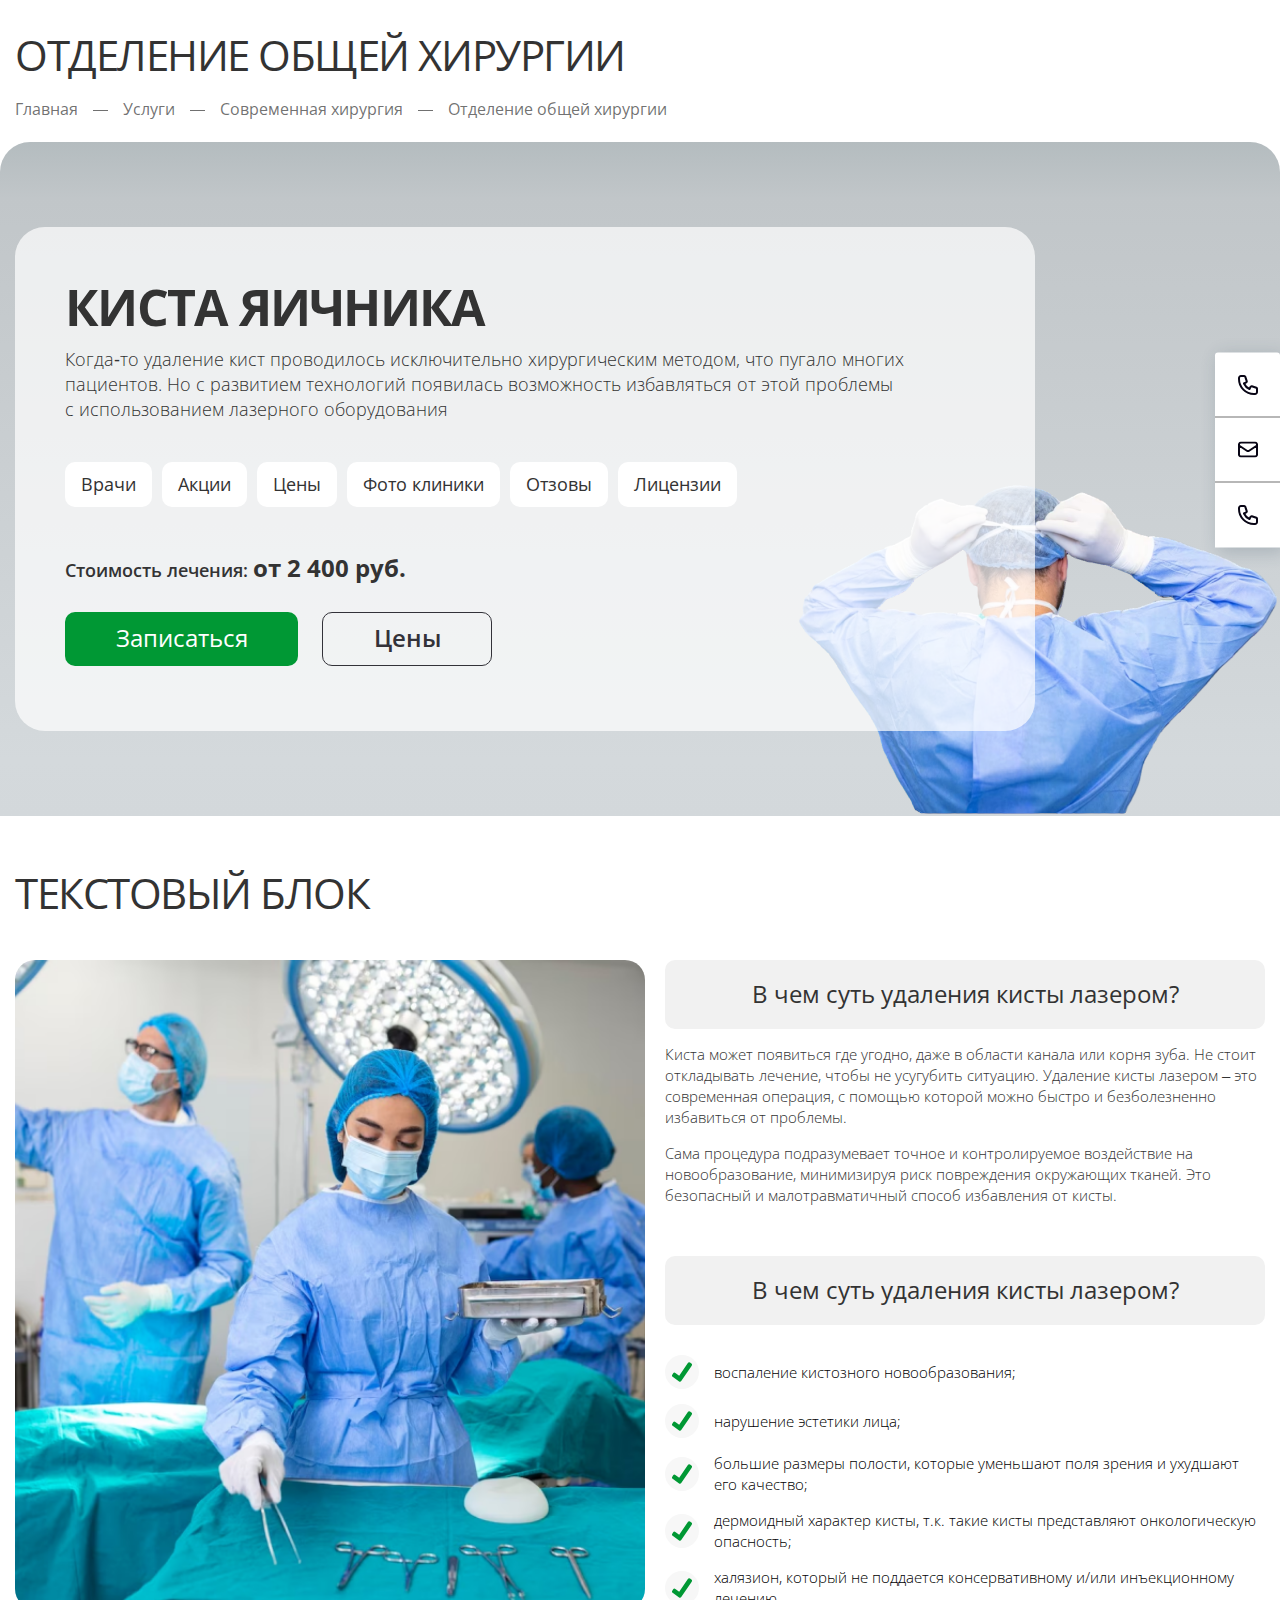
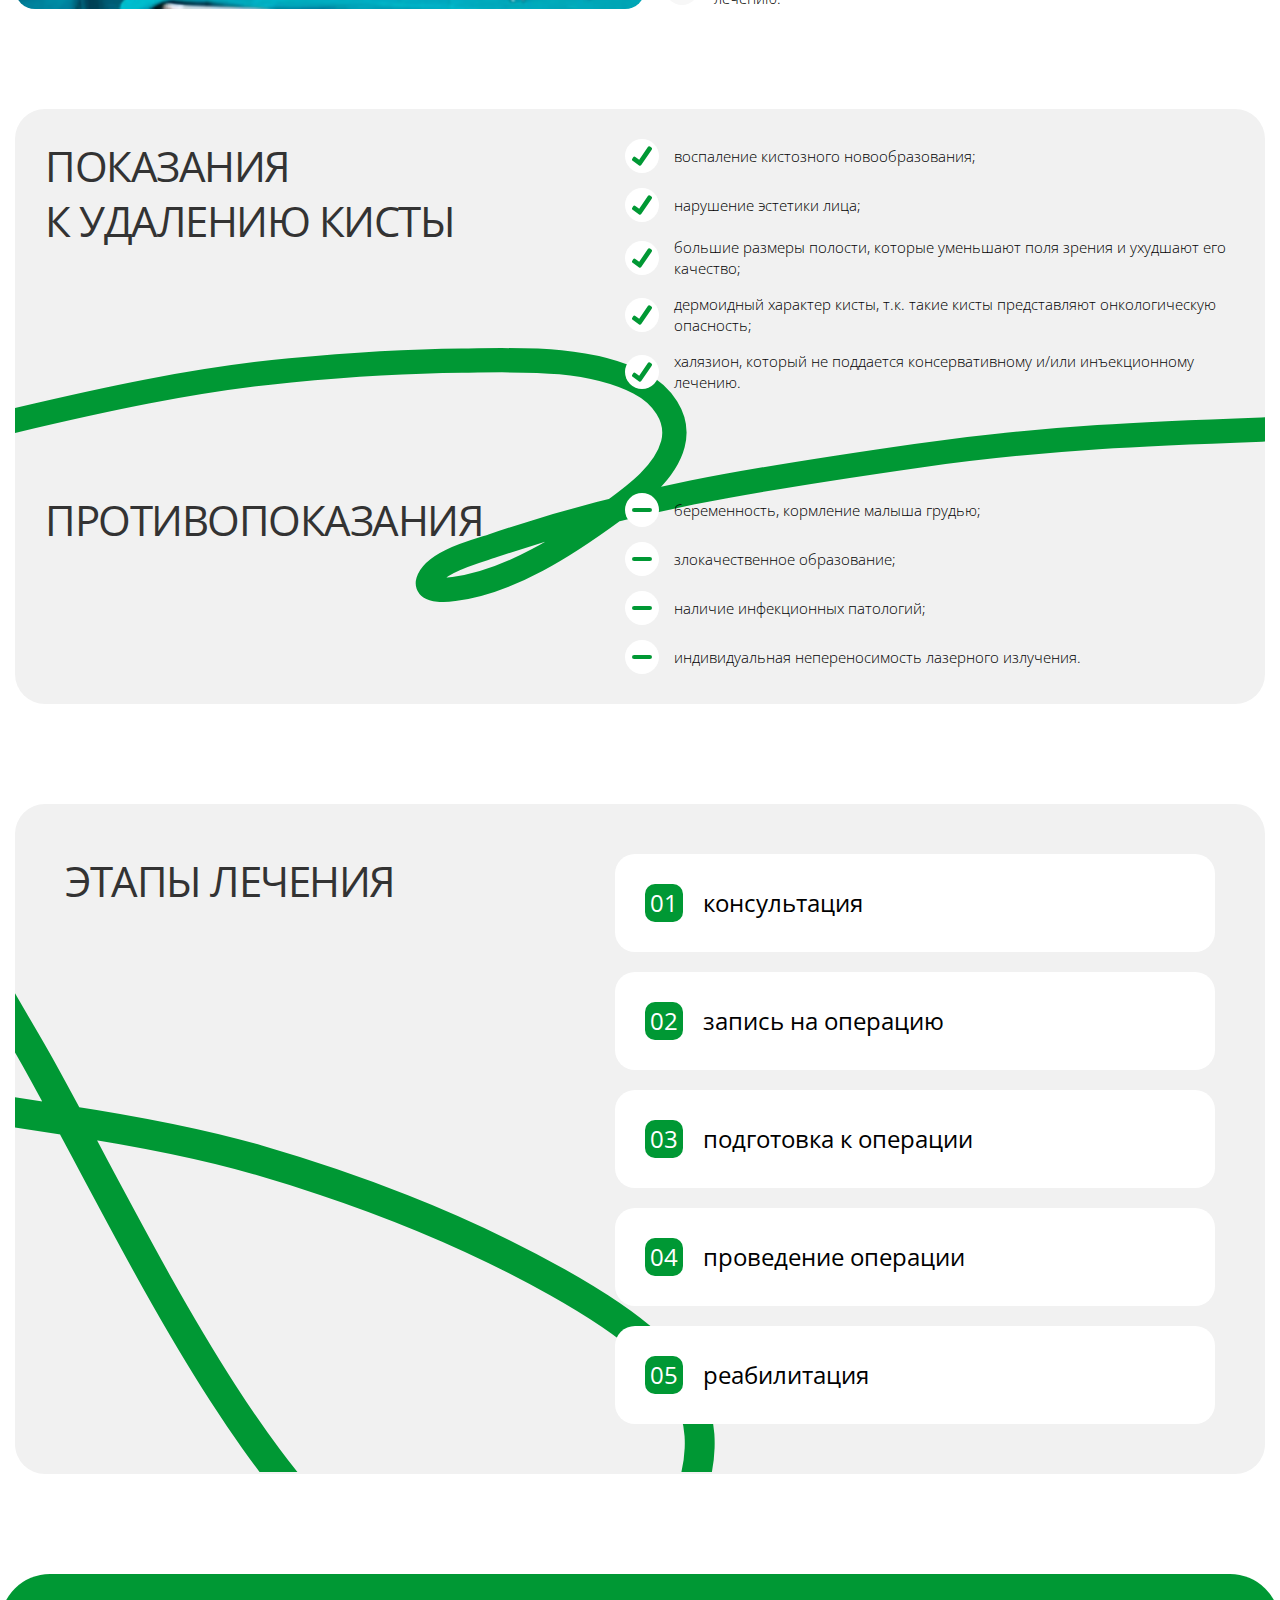
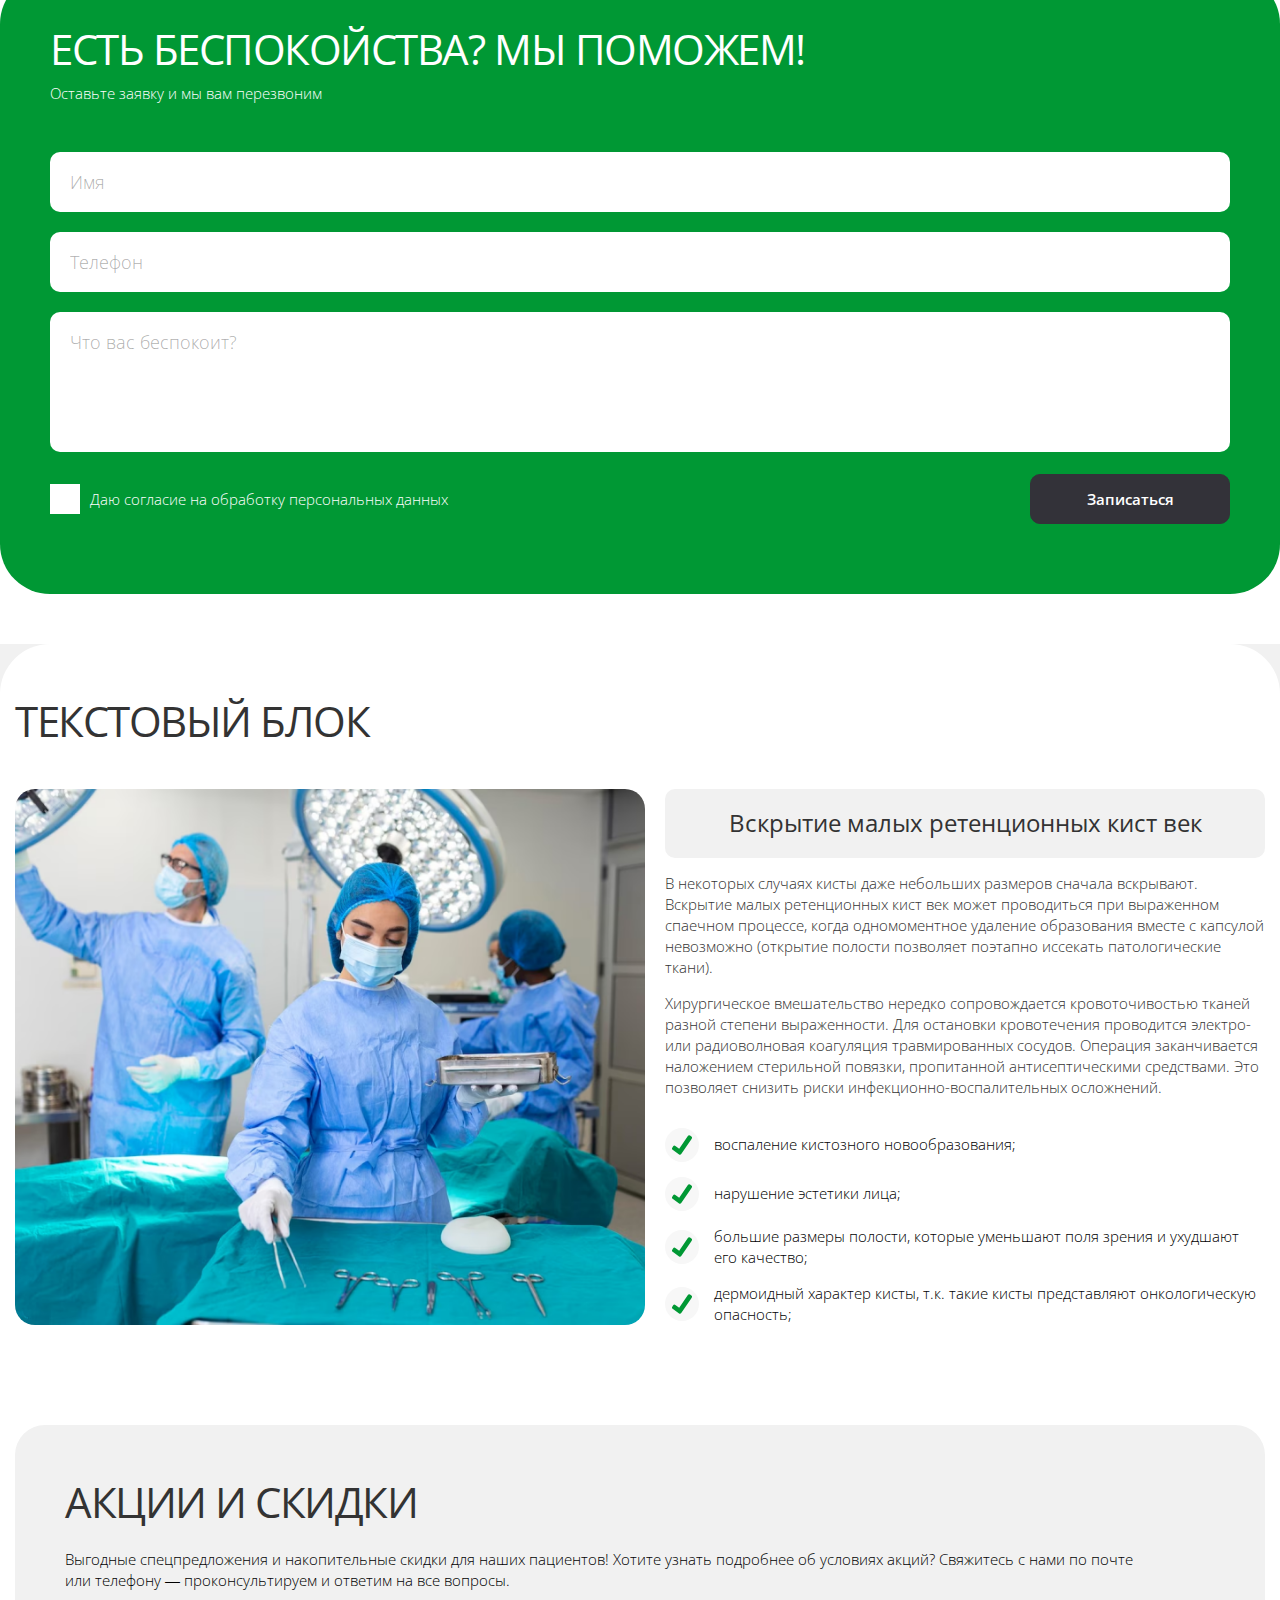
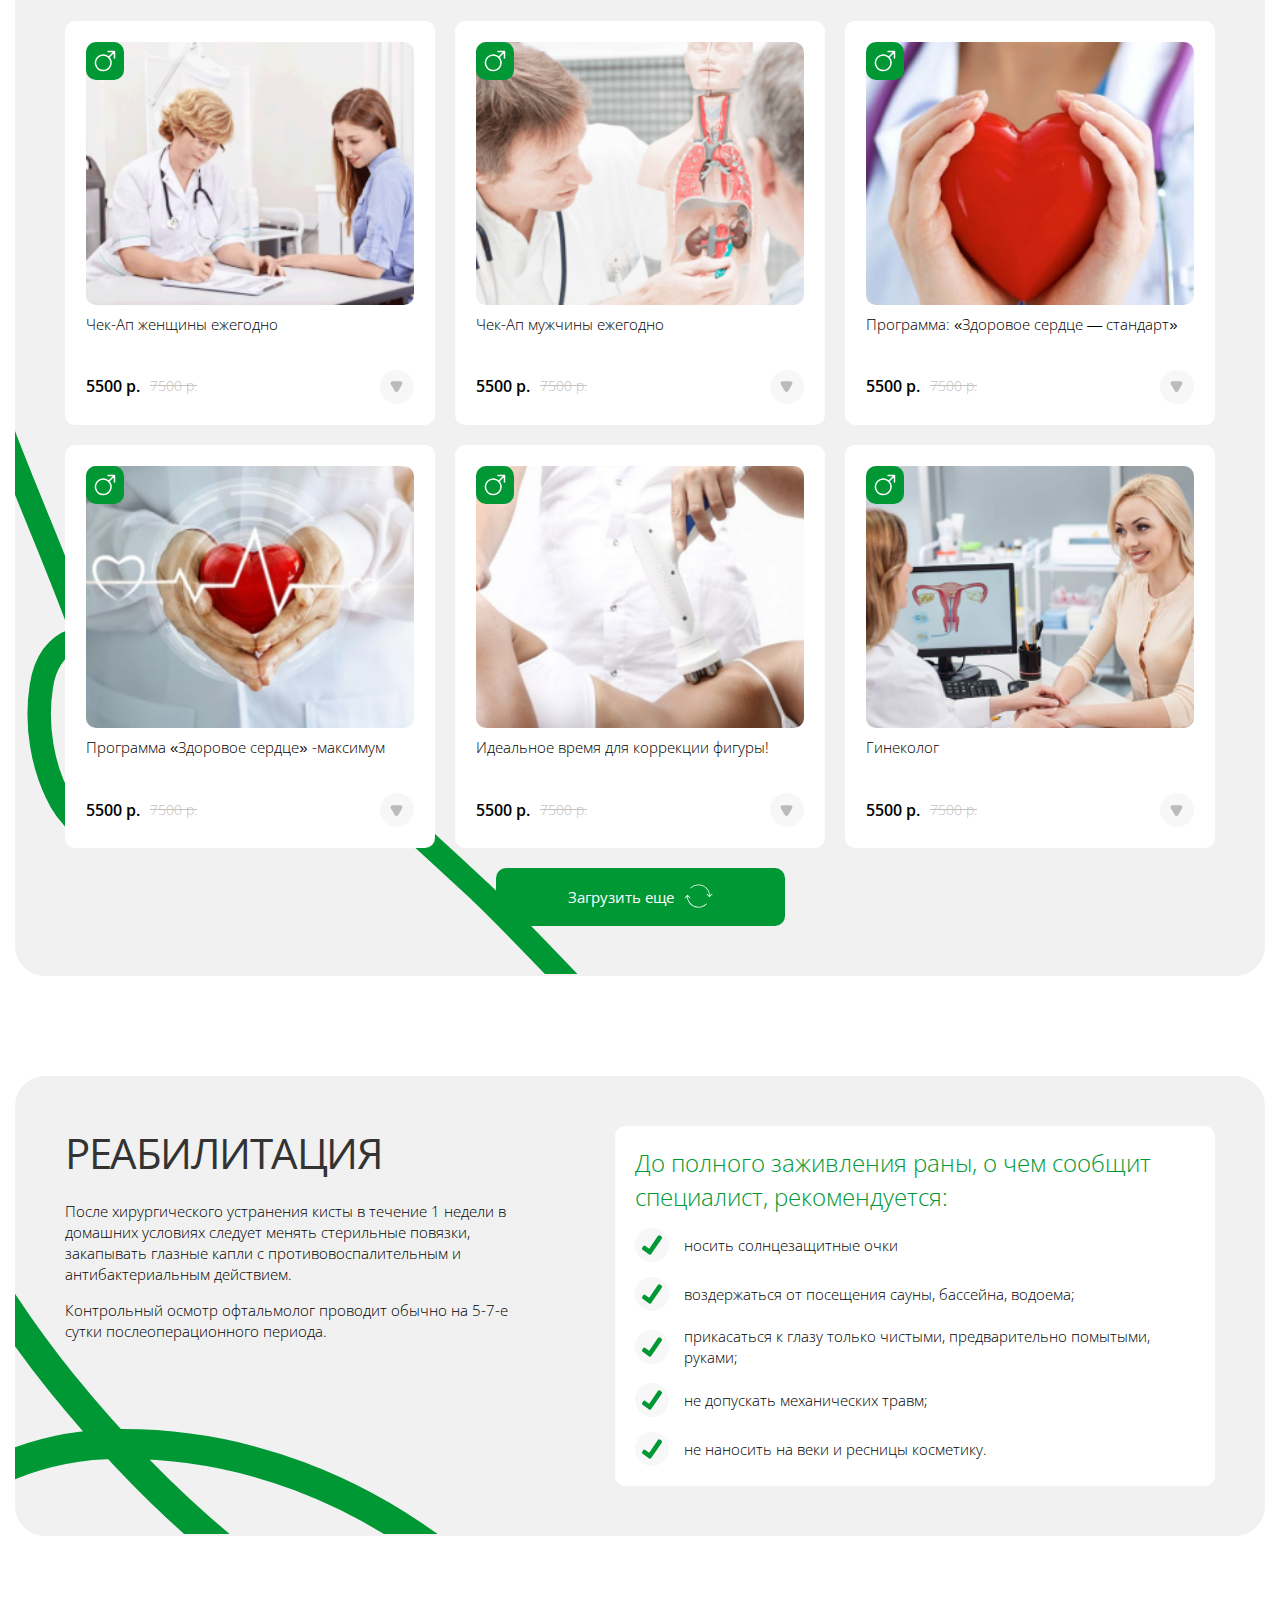
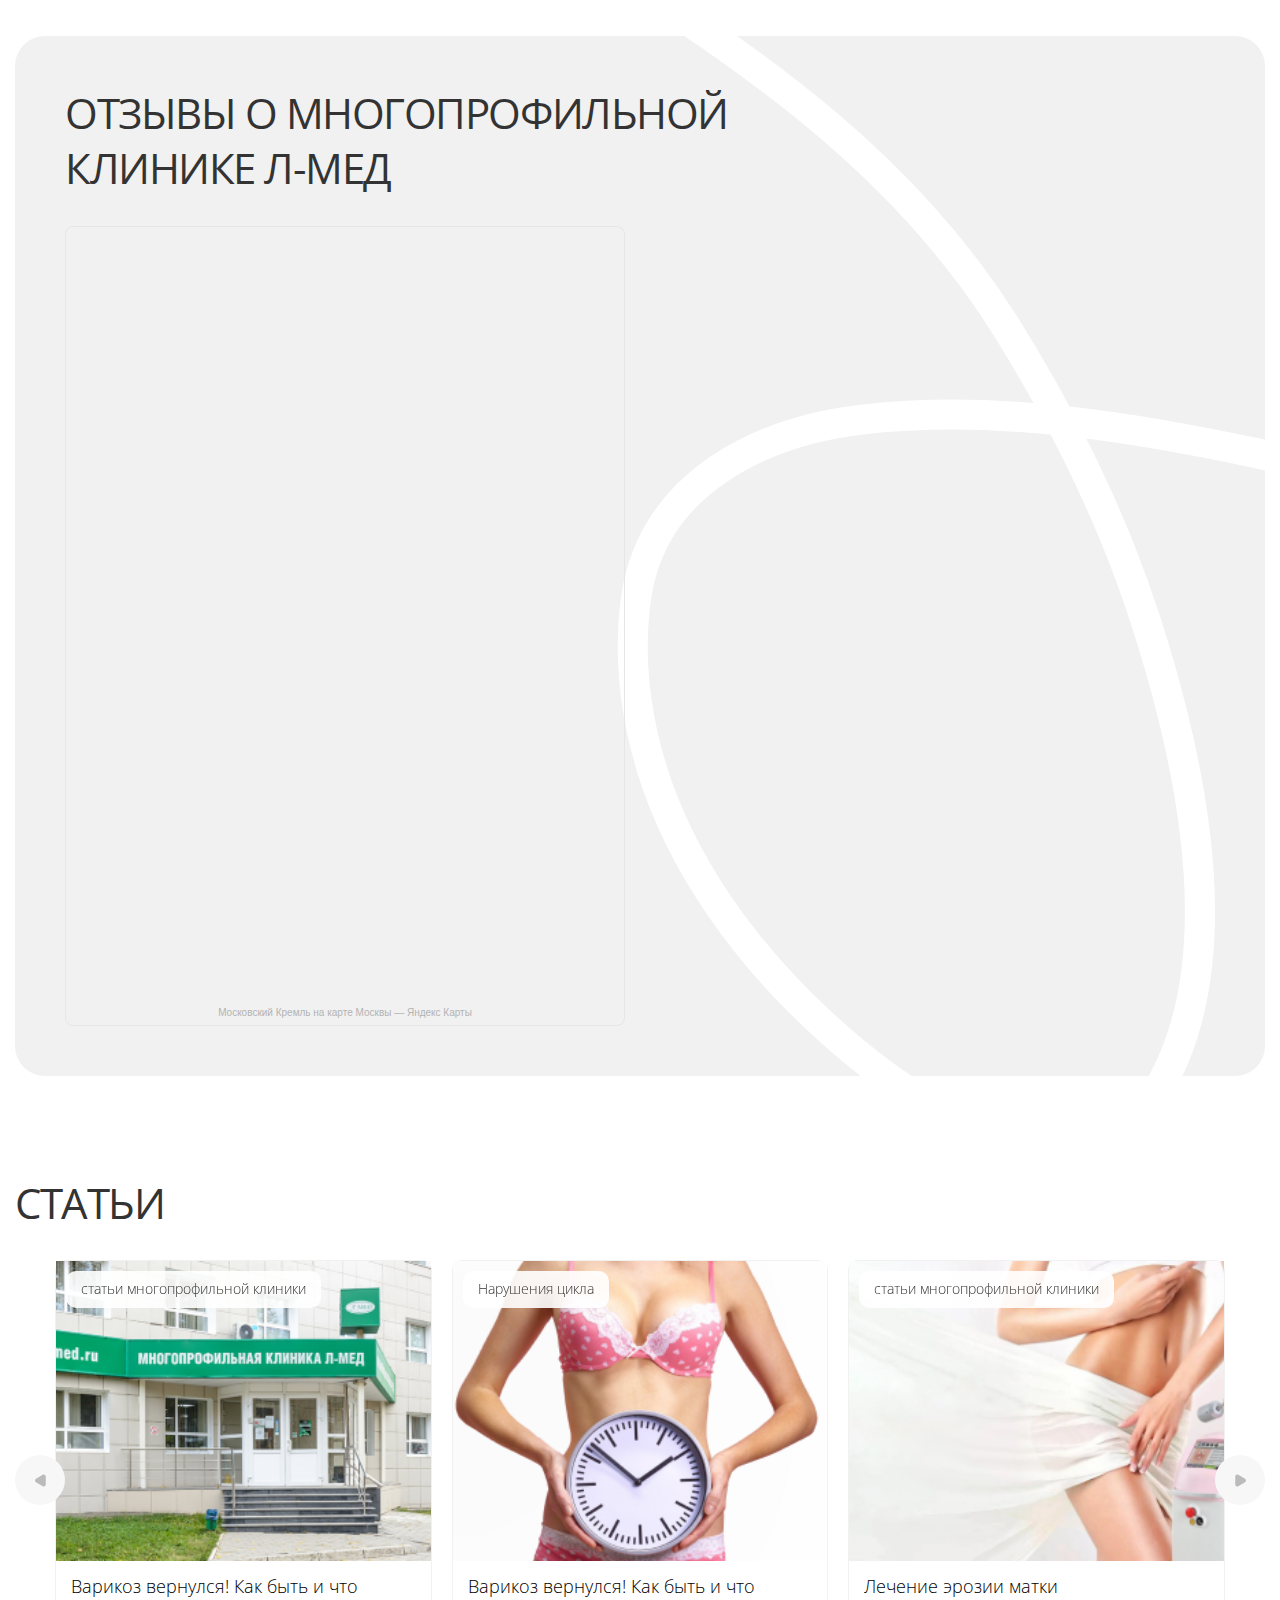
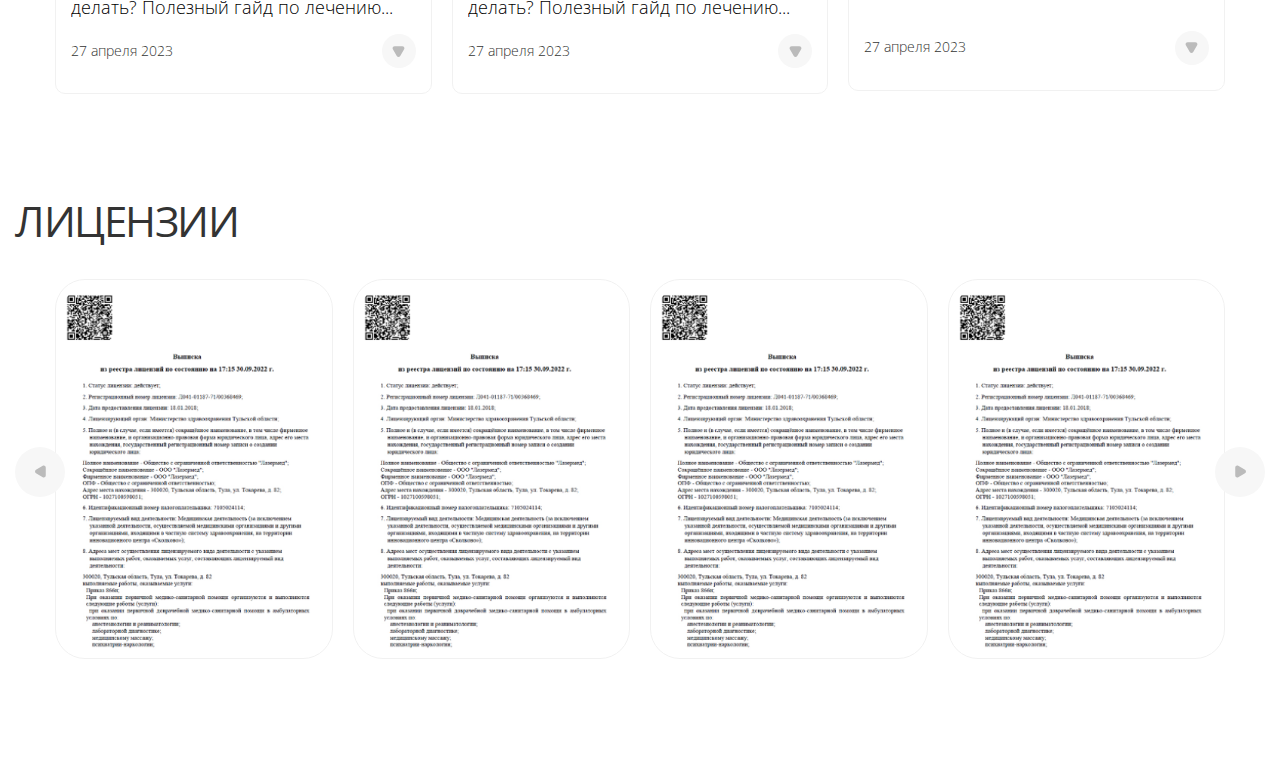
==== commit 09730b3d: "comment3" ====
--- a/disease.html
+++ b/disease.html
@@ -39,7 +39,7 @@
 					</div>
 				</div>
 			</section>
-			<section class="service-main" style="border-radius: 30px 30px 0 0">
+			<section class="service-main">
 				<div class="service-main__img service-main__img2">
 					<img src="img/service-main__img2.png" alt="">
 				</div>
@@ -74,7 +74,8 @@
 							</div>
 							<div class="service-main__btns">
 								<button class="service-main__btn btn-green">
-									<span>Записаться</span>
+									<span class="btn-green__text">Записаться</span>
+									<span class="btn-green__animation"></span>
 								</button>
 								<a href="" class="service-main__btn2 btn btn-transparent">
 									<span>Цены</span>
@@ -84,7 +85,7 @@
 					</div>
 				</div>
 			</section>
-			<section class="info2">
+			<section class="info2 disease-info2">
 				<div class="container">
 					<div class="info2__inner">
 						<h2 class="info2__title display2">текстовый блок</h2>
@@ -359,7 +360,7 @@
 							<div class="discounts__left">
 								<h2 class="discounts__title display2">Акции и скидки</h2>
 								<div class="discounts__text">
-									Выгодные спецпредложения и&nbsp;накопительные скидки для&nbsp;наших пациентов! Хотите узнать подробнее об&nbsp;условиях акций? Свяжитесь с&nbsp;нами по&nbsp;почте или&nbsp;телефону&nbsp;— проконсультируем и&nbsp;ответим на&nbsp;все&nbsp;вопросы.
+									Выгодные спецпредложения и накопительные скидки для наших пациентов! Хотите узнать подробнее об условиях акций? Свяжитесь с нами по почте или телефону — проконсультируем и ответим на все вопросы.
 								</div>
 							</div>
 							<div class="discounts__right">
@@ -382,7 +383,7 @@
 												</div>
 												<div class="discount-card__btn">
 													<svg width="13" height="11" viewBox="0 0 13 11" fill="none" xmlns="http://www.w3.org/2000/svg">
-														<path d="M8.23205 10C7.46225 11.3333 5.53775 11.3333 4.76795 10L0.870835 3.25C0.101035 1.91666 1.06329 0.249999 2.60289 0.249999L10.3971 0.25C11.9367 0.25 12.899 1.91667 12.1292 3.25L8.23205 10Z" fill="#BBBBBB"></path>
+														<path d="M8.23205 10C7.46225 11.3333 5.53775 11.3333 4.76795 10L0.870835 3.25C0.101035 1.91666 1.06329 0.249999 2.60289 0.249999L10.3971 0.25C11.9367 0.25 12.899 1.91667 12.1292 3.25L8.23205 10Z" fill="#BBBBBB"/>
 													</svg>
 												</div>
 											</div>
@@ -406,7 +407,7 @@
 												</div>
 												<div class="discount-card__btn">
 													<svg width="13" height="11" viewBox="0 0 13 11" fill="none" xmlns="http://www.w3.org/2000/svg">
-														<path d="M8.23205 10C7.46225 11.3333 5.53775 11.3333 4.76795 10L0.870835 3.25C0.101035 1.91666 1.06329 0.249999 2.60289 0.249999L10.3971 0.25C11.9367 0.25 12.899 1.91667 12.1292 3.25L8.23205 10Z" fill="#BBBBBB"></path>
+														<path d="M8.23205 10C7.46225 11.3333 5.53775 11.3333 4.76795 10L0.870835 3.25C0.101035 1.91666 1.06329 0.249999 2.60289 0.249999L10.3971 0.25C11.9367 0.25 12.899 1.91667 12.1292 3.25L8.23205 10Z" fill="#BBBBBB"/>
 													</svg>
 												</div>
 											</div>
@@ -422,7 +423,7 @@
 											</div>
 										</div>
 										<div class="discount-card__desc">
-											<div class="discount-card__title">Программа: «Здоровое сердце&nbsp;— стандарт»</div>
+											<div class="discount-card__title">Программа: «Здоровое сердце — стандарт»</div>
 											<div class="discount-card__flex">
 												<div class="discount-card__price">
 													<span>5500 р.</span>
@@ -430,7 +431,7 @@
 												</div>
 												<div class="discount-card__btn">
 													<svg width="13" height="11" viewBox="0 0 13 11" fill="none" xmlns="http://www.w3.org/2000/svg">
-														<path d="M8.23205 10C7.46225 11.3333 5.53775 11.3333 4.76795 10L0.870835 3.25C0.101035 1.91666 1.06329 0.249999 2.60289 0.249999L10.3971 0.25C11.9367 0.25 12.899 1.91667 12.1292 3.25L8.23205 10Z" fill="#BBBBBB"></path>
+														<path d="M8.23205 10C7.46225 11.3333 5.53775 11.3333 4.76795 10L0.870835 3.25C0.101035 1.91666 1.06329 0.249999 2.60289 0.249999L10.3971 0.25C11.9367 0.25 12.899 1.91667 12.1292 3.25L8.23205 10Z" fill="#BBBBBB"/>
 													</svg>
 												</div>
 											</div>
@@ -454,7 +455,7 @@
 												</div>
 												<div class="discount-card__btn">
 													<svg width="13" height="11" viewBox="0 0 13 11" fill="none" xmlns="http://www.w3.org/2000/svg">
-														<path d="M8.23205 10C7.46225 11.3333 5.53775 11.3333 4.76795 10L0.870835 3.25C0.101035 1.91666 1.06329 0.249999 2.60289 0.249999L10.3971 0.25C11.9367 0.25 12.899 1.91667 12.1292 3.25L8.23205 10Z" fill="#BBBBBB"></path>
+														<path d="M8.23205 10C7.46225 11.3333 5.53775 11.3333 4.76795 10L0.870835 3.25C0.101035 1.91666 1.06329 0.249999 2.60289 0.249999L10.3971 0.25C11.9367 0.25 12.899 1.91667 12.1292 3.25L8.23205 10Z" fill="#BBBBBB"/>
 													</svg>
 												</div>
 											</div>
@@ -478,7 +479,7 @@
 												</div>
 												<div class="discount-card__btn">
 													<svg width="13" height="11" viewBox="0 0 13 11" fill="none" xmlns="http://www.w3.org/2000/svg">
-														<path d="M8.23205 10C7.46225 11.3333 5.53775 11.3333 4.76795 10L0.870835 3.25C0.101035 1.91666 1.06329 0.249999 2.60289 0.249999L10.3971 0.25C11.9367 0.25 12.899 1.91667 12.1292 3.25L8.23205 10Z" fill="#BBBBBB"></path>
+														<path d="M8.23205 10C7.46225 11.3333 5.53775 11.3333 4.76795 10L0.870835 3.25C0.101035 1.91666 1.06329 0.249999 2.60289 0.249999L10.3971 0.25C11.9367 0.25 12.899 1.91667 12.1292 3.25L8.23205 10Z" fill="#BBBBBB"/>
 													</svg>
 												</div>
 											</div>
@@ -502,7 +503,7 @@
 												</div>
 												<div class="discount-card__btn">
 													<svg width="13" height="11" viewBox="0 0 13 11" fill="none" xmlns="http://www.w3.org/2000/svg">
-														<path d="M8.23205 10C7.46225 11.3333 5.53775 11.3333 4.76795 10L0.870835 3.25C0.101035 1.91666 1.06329 0.249999 2.60289 0.249999L10.3971 0.25C11.9367 0.25 12.899 1.91667 12.1292 3.25L8.23205 10Z" fill="#BBBBBB"></path>
+														<path d="M8.23205 10C7.46225 11.3333 5.53775 11.3333 4.76795 10L0.870835 3.25C0.101035 1.91666 1.06329 0.249999 2.60289 0.249999L10.3971 0.25C11.9367 0.25 12.899 1.91667 12.1292 3.25L8.23205 10Z" fill="#BBBBBB"/>
 													</svg>
 												</div>
 											</div>
@@ -510,11 +511,12 @@
 									</a>
 								</div>
 								<a href="" class="discounts__btn btn btn-green">
-									<span>Загрузить еще</span>
+									<span class="btn-green__text">Загрузить еще</span>
+									<span class="btn-green__animation"></span>
 									<i>
 										<svg width="29" height="24" viewBox="0 0 29 24" fill="none" xmlns="http://www.w3.org/2000/svg">
-											<path d="M22.1033 19.6404C20.0668 21.6749 17.3622 22.7958 14.484 22.7958C8.54754 22.7958 3.71688 17.9679 3.71125 12.0333L5.90816 14.233C6.05377 14.3777 6.28807 14.3777 6.43353 14.233C6.57727 14.0874 6.57727 13.8523 6.43353 13.7077L3.52106 10.7939L0.609212 13.7077C0.463596 13.8523 0.463596 14.0876 0.609212 14.233C0.681003 14.3058 0.776256 14.3413 0.87057 14.3413C0.96676 14.3413 1.06186 14.3048 1.13287 14.233L2.98255 12.3824C3.17571 18.5654 8.25178 23.5387 14.4804 23.5387C17.5574 23.5387 20.4496 22.3405 22.626 20.165C22.7707 20.0203 22.7707 19.7851 22.626 19.6405C22.4851 19.4948 22.2489 19.4948 22.1033 19.6404Z" fill="white"></path>
-											<path d="M28.3906 9.76732C28.2469 9.62264 28.0116 9.62264 27.8662 9.76732L26.0182 11.617C25.8232 5.43404 20.7471 0.46167 14.5194 0.46167C11.4405 0.46167 8.5493 1.65991 6.37288 3.83539C6.22727 3.98007 6.22727 4.21531 6.37288 4.35983C6.51662 4.50544 6.7528 4.50544 6.89732 4.35983C8.93281 2.32527 11.6384 1.20445 14.5166 1.20445C20.4521 1.20445 25.2837 6.03136 25.2912 11.9669L23.0924 9.76716C22.9478 9.62249 22.7125 9.62249 22.5671 9.76716C22.4233 9.91278 22.4233 10.1479 22.5671 10.2925L25.4798 13.2053L28.3917 10.2925C28.5362 10.148 28.5362 9.91278 28.3906 9.76732Z" fill="white"></path>
+											<path d="M22.1033 19.6404C20.0668 21.6749 17.3622 22.7958 14.484 22.7958C8.54754 22.7958 3.71688 17.9679 3.71125 12.0333L5.90816 14.233C6.05377 14.3777 6.28807 14.3777 6.43353 14.233C6.57727 14.0874 6.57727 13.8523 6.43353 13.7077L3.52106 10.7939L0.609212 13.7077C0.463596 13.8523 0.463596 14.0876 0.609212 14.233C0.681003 14.3058 0.776256 14.3413 0.87057 14.3413C0.96676 14.3413 1.06186 14.3048 1.13287 14.233L2.98255 12.3824C3.17571 18.5654 8.25178 23.5387 14.4804 23.5387C17.5574 23.5387 20.4496 22.3405 22.626 20.165C22.7707 20.0203 22.7707 19.7851 22.626 19.6405C22.4851 19.4948 22.2489 19.4948 22.1033 19.6404Z" fill="white"/>
+											<path d="M28.3906 9.76732C28.2469 9.62264 28.0116 9.62264 27.8662 9.76732L26.0182 11.617C25.8232 5.43404 20.7471 0.46167 14.5194 0.46167C11.4405 0.46167 8.5493 1.65991 6.37288 3.83539C6.22727 3.98007 6.22727 4.21531 6.37288 4.35983C6.51662 4.50544 6.7528 4.50544 6.89732 4.35983C8.93281 2.32527 11.6384 1.20445 14.5166 1.20445C20.4521 1.20445 25.2837 6.03136 25.2912 11.9669L23.0924 9.76716C22.9478 9.62249 22.7125 9.62249 22.5671 9.76716C22.4233 9.91278 22.4233 10.1479 22.5671 10.2925L25.4798 13.2053L28.3917 10.2925C28.5362 10.148 28.5362 9.91278 28.3906 9.76732Z" fill="white"/>
 										</svg>
 									</i>
 								</a>
--- a/css/style.min.css
+++ b/css/style.min.css
@@ -1,2 +1,2 @@
-*,::after,::before{-webkit-box-sizing:inherit;box-sizing:inherit}*{-webkit-box-sizing:border-box;box-sizing:border-box}a,body,div,form,h1,h2,h3,h4,h5,label,li,p,ul{margin:0;padding:0;border:0;text-decoration:none;line-height:1;-webkit-box-sizing:border-box;box-sizing:border-box}button,input,input:active,input[type=checkbox]:focus,input[type=file]:focus,input[type=radio]:focus,input[type=text]:focus,textarea{outline:0!important}button{font-family:OpenSans;border:none;cursor:pointer;display:-webkit-box;display:-ms-flexbox;display:flex;-webkit-box-pack:center;-ms-flex-pack:center;justify-content:center;-webkit-box-align:center;-ms-flex-align:center;align-items:center;-webkit-transition:.5s;-o-transition:.5s;transition:.5s}input,textarea{font-family:OpenSans}html{height:100%;scroll-behavior:smooth;-webkit-box-sizing:border-box;box-sizing:border-box}body{font-family:OpenSans,sans-serif;font-weight:400;height:100%;overflow-x:hidden}.fixed-body{overflow:hidden}h1,h2,h3,h4,h5,h6,img,p{margin:0;padding:0;height:auto;-o-object-fit:cover;object-fit:cover}a{color:inherit;text-decoration:none;-webkit-transition:.5s;-o-transition:.5s;transition:.5s}li,ul{margin:0;padding:0;list-style:none}.container{margin:0 auto;padding:0 15px;max-width:1630px}@font-face{font-family:OpenSans;font-weight:300;src:url(../fonts/OpenSans-Light.woff) format("woff")}@font-face{font-family:OpenSans;font-weight:300;src:url(../fonts/OpenSans-Light.woff2) format("woff2")}@font-face{font-family:OpenSans;font-weight:400;src:url(../fonts/OpenSans-Regular.woff) format("woff")}@font-face{font-family:OpenSans;font-weight:400;src:url(../fonts/OpenSans-Regular.woff2) format("woff2")}@font-face{font-family:OpenSans;font-weight:500;src:url(../fonts/OpenSans-Medium.woff) format("woff")}@font-face{font-family:OpenSans;font-weight:500;src:url(../fonts/OpenSans-Medium.woff2) format("woff2")}@font-face{font-family:OpenSans;font-weight:600;src:url(../fonts/OpenSans-SemiBold.woff) format("woff")}@font-face{font-family:OpenSans;font-weight:600;src:url(../fonts/OpenSans-SemiBold.woff2) format("woff2")}@font-face{font-family:OpenSans;font-weight:700;src:url(../fonts/OpenSans-Bold.woff) format("woff")}@font-face{font-family:OpenSans;font-weight:700;src:url(../fonts/OpenSans-Bold.woff2) format("woff2")}@font-face{font-family:OpenSans;font-weight:800;src:url(../fonts/OpenSans-ExtraBold.woff) format("woff")}@font-face{font-family:OpenSans;font-weight:800;src:url(../fonts/OpenSans-ExtraBold.woff2) format("woff2")}.nav{padding:50px 0}.nav__list{display:grid;grid-template-columns:100%;gap:15px}.nav__list li a{font-size:24px;line-height:120%;color:#000}.nav__list li a:hover{color:#009834}.wrap{overflow:hidden}.page-top{background:#fff;padding:30px 0 10px}.page-top__title{font-size:42px;line-height:120%;font-weight:400;letter-spacing:-1.47px;text-transform:uppercase;color:#333}.breadcrumbs{margin-top:20px}.breadcrumbs__items{display:-webkit-box;display:-ms-flexbox;display:flex;-ms-flex-wrap:wrap;flex-wrap:wrap;-webkit-box-align:center;-ms-flex-align:center;align-items:center}.breadcrumbs__item{display:-webkit-box;display:-ms-flexbox;display:flex;-webkit-box-align:center;-ms-flex-align:center;align-items:center;font-size:16px;line-height:120%;color:rgba(51,51,51,.7);margin-bottom:12px}.breadcrumbs__item span{width:15px;height:1px;background:rgba(51,51,51,.7);margin-left:15px}.breadcrumbs__item:not(:last-child){margin-right:15px}.breadcrumbs__item:hover{color:#009834}.btn{display:-webkit-box;display:-ms-flexbox;display:flex;-webkit-box-pack:center;-ms-flex-pack:center;justify-content:center;-webkit-box-align:center;-ms-flex-align:center;align-items:center}.btn-green{background:#009834;border:1px solid transparent;border-radius:10px}.btn-green:hover{background:rgba(0,0,0,0);border:1px solid #009834}.btn-green:hover span{color:#009834}.btn-green span{line-height:120%;color:#fff}.btn-transparent{background:rgba(0,0,0,0);border:1px solid #333239;border-radius:10px}.btn-transparent:hover{background:#333239}.btn-transparent:hover span{color:#fff}.btn-transparent span{font-size:15px;line-height:120%;font-weight:600;color:#333239}.connection-fixed{position:fixed;z-index:5;top:50%;right:0;-webkit-transform:translate(0,-50%);-ms-transform:translate(0,-50%);transform:translate(0,-50%);display:-webkit-inline-box;display:-ms-inline-flexbox;display:inline-flex;-webkit-box-orient:vertical;-webkit-box-direction:normal;-ms-flex-direction:column;flex-direction:column;-webkit-box-align:center;-ms-flex-align:center;align-items:center;background:#fff;-webkit-box-shadow:4px 4px 18px 1px rgba(34,60,80,.2);box-shadow:4px 4px 18px 1px rgba(34,60,80,.2);border-radius:3px 3px 0 0}.connection-fixed__item{width:65px;height:65px;display:-webkit-box;display:-ms-flexbox;display:flex;-webkit-box-pack:center;-ms-flex-pack:center;justify-content:center;-webkit-box-align:center;-ms-flex-align:center;align-items:center}.connection-fixed__item:not(:last-child){border-bottom:1px solid rgba(51,51,51,.7)}.connection-fixed__item:hover{background:#009834;border-color:#009834}.connection-fixed__item:hover svg path{stroke:#fff}.display2{font-size:42px;line-height:130%;font-weight:400;letter-spacing:-1.47px;text-transform:uppercase;color:#333}.swiper-button-prev{z-index:1;width:50px;height:50px;display:-webkit-box;display:-ms-flexbox;display:flex;-webkit-box-pack:center;-ms-flex-pack:center;justify-content:center;-webkit-box-align:center;-ms-flex-align:center;align-items:center;background:#f7f7f7;border-radius:50%}.swiper-button-prev:after{display:none}.swiper-button-prev:hover{background:#fff;-webkit-filter:drop-shadow(0 2px 11px rgba(27, 175, 78, .2));filter:drop-shadow(0 2px 11px rgba(27, 175, 78, .2))}.swiper-button-prev:hover svg path{fill:#009834}.swiper-button-prev svg path{-webkit-transition:.3s;-o-transition:.3s;transition:.3s}.swiper-button-next{z-index:1;width:50px;height:50px;display:-webkit-box;display:-ms-flexbox;display:flex;-webkit-box-pack:center;-ms-flex-pack:center;justify-content:center;-webkit-box-align:center;-ms-flex-align:center;align-items:center;background:#f7f7f7;border-radius:50%}.swiper-button-next:after{display:none}.swiper-button-next:hover{background:#fff;-webkit-filter:drop-shadow(0 2px 11px rgba(27, 175, 78, .2));filter:drop-shadow(0 2px 11px rgba(27, 175, 78, .2))}.swiper-button-next:hover svg path{fill:#009834}.swiper-button-next svg path{-webkit-transition:.3s;-o-transition:.3s;transition:.3s}.swiper-button-disabled{pointer-events:all!important;opacity:1!important}.swiper-pagination-bullet-active{background:#009834}@media screen and (max-width:992px){.display2,.page-top__title{font-size:32px}}@media screen and (max-width:768px){.connection-fixed{display:none}}@media screen and (max-width:576px){.page-top__title{font-size:24px}.breadcrumbs{margin-top:15px}.breadcrumbs__item{font-size:14px}.display2{font-size:24px}}.service-main{background:-webkit-gradient(linear,left top,left bottom,from(#b4bcbf),color-stop(8.44%,#c1c6c9),color-stop(91.61%,#d4d9dc),to(#d3d8db));background:-o-linear-gradient(top,#b4bcbf 0,#c1c6c9 8.44%,#d4d9dc 91.61%,#d3d8db 100%);background:linear-gradient(180deg,#b4bcbf 0,#c1c6c9 8.44%,#d4d9dc 91.61%,#d3d8db 100%);padding:85px 0;position:relative}.service-main__img{position:absolute;right:0;bottom:0;width:700px}.service-main__img2{width:900px}.service-main__img img{width:100%}.service-main__desc{max-width:1020px;background:rgba(255,255,255,.7);border-radius:30px;padding:50px}.service-main__title{font-size:50px;line-height:120%;font-weight:700;letter-spacing:-1.75px;text-transform:uppercase;color:#333}.service-main__text{font-size:18px;line-height:140%;font-weight:300;color:#333;margin-top:10px}.service-main__links{display:-webkit-box;display:-ms-flexbox;display:flex;-ms-flex-wrap:wrap;flex-wrap:wrap;-webkit-box-align:center;-ms-flex-align:center;align-items:center;margin-top:40px}.service-main__link{height:45px;display:-webkit-box;display:-ms-flexbox;display:flex;-webkit-box-pack:center;-ms-flex-pack:center;justify-content:center;-webkit-box-align:center;-ms-flex-align:center;align-items:center;background:#fff;border-radius:10px;padding:3px 16px;margin-bottom:10px}.service-main__link:not(:last-child){margin-right:10px}.service-main__link:hover{background:#009834}.service-main__link:hover span{color:#fff}.service-main__link span{font-size:18px;line-height:120%;color:#333}.service-main__btns{display:-webkit-box;display:-ms-flexbox;display:flex;-ms-flex-wrap:wrap;flex-wrap:wrap;-webkit-box-align:center;-ms-flex-align:center;align-items:center;margin-top:30px}.service-main__btn{width:233px;height:54px;margin-right:24px;margin-bottom:15px}.service-main__btn span{font-size:24px}.service-main__btn2{width:170px;height:54px;margin-bottom:15px}.service-main__btn2 span{font-size:24px}.service-main__price{font-size:18px;line-height:120%;font-weight:600;color:#333;margin-top:40px}.service-main__price span{font-size:24px;font-weight:700}.directions{padding:50px 0}.directions__inner{background:#f1f1f1;border-radius:30px;padding:50px;position:relative}.directions__img{position:absolute;left:0;bottom:0;max-width:700px;pointer-events:none}.directions__img img{width:100%}.directions__content{display:-webkit-box;display:-ms-flexbox;display:flex;-webkit-box-pack:justify;-ms-flex-pack:justify;justify-content:space-between;position:relative;z-index:2}.directions__left{width:535px;margin-right:50px}.directions__right{width:calc(100% - 585px)}.directions__cards{display:grid;grid-template-columns:repeat(3,calc(33.3333333333% - 13.3333333333px));gap:20px}.direction-card{display:-webkit-box;display:-ms-flexbox;display:flex;-webkit-box-orient:vertical;-webkit-box-direction:normal;-ms-flex-direction:column;flex-direction:column;text-align:center;background:#fff;border:1px solid transparent;border-radius:10px;padding:20px 25px}.direction-card:hover{border:1px solid rgba(0,152,52,.2);-webkit-box-shadow:0 2px 11px 0 rgba(27,175,78,.2);box-shadow:0 2px 11px 0 rgba(27,175,78,.2)}.direction-card:hover .direction-card__title{color:#009834}.direction-card:hover .direction-card__icon{-webkit-transform:rotate(-90deg);-ms-transform:rotate(-90deg);transform:rotate(-90deg)}.direction-card:hover .direction-card__icon svg{width:20px}.direction-card:hover .direction-card__icon svg path{fill:#009834}.direction-card__title{font-size:18px;line-height:120%;font-weight:300;color:#333;margin-bottom:auto;-webkit-transition:.3s;-o-transition:.3s;transition:.3s}.direction-card__icon{width:34px;height:34px;display:-webkit-box;display:-ms-flexbox;display:flex;-webkit-box-pack:center;-ms-flex-pack:center;justify-content:center;-webkit-box-align:center;-ms-flex-align:center;align-items:center;background:#f7f7f7;border-radius:50%;margin:15px auto 0;-webkit-transition:.3s;-o-transition:.3s;transition:.3s}.direction-card__icon svg{width:12px;-webkit-transition:.3s;-o-transition:.3s;transition:.3s}.direction-card__icon svg path{-webkit-transition:.3s;-o-transition:.3s;transition:.3s}.doctors{padding:50px 0}.doctors__inner{background:#f1f1f1;border-radius:30px;padding:50px}.doctors__slider{position:relative;margin-top:30px}@media screen and (min-width:993px){.doctors .swiper-wrapper{display:grid;grid-template-columns:repeat(3,calc(33.3333333333% - 13.3333333333px));gap:20px;-webkit-transform:unset!important;-ms-transform:unset!important;transform:unset!important}.doctors .swiper-slide{width:100%!important}.doctors .swiper-button-next,.doctors .swiper-button-prev,.doctors .swiper-pagination{display:none}}.doctor-slide{background:#fff;border:1px solid transparent;border-radius:20px;padding:20px}.doctor-slide:hover{border:1px solid rgba(0,152,52,.2);-webkit-box-shadow:0 2px 11px 0 rgba(27,175,78,.2);box-shadow:0 2px 11px 0 rgba(27,175,78,.2)}.doctor-slide:hover .doctor-slide__name{color:#009834}.doctor-slide__wrap{display:-webkit-box;display:-ms-flexbox;display:flex;-webkit-box-align:stretch;-ms-flex-align:stretch;align-items:stretch}.doctor-slide__img{width:260px;margin-right:20px}.doctor-slide__img img{width:100%;height:100%;border-radius:10px}.doctor-slide__desc{width:calc(100% - 280px)}.doctor-slide__post{font-size:14px;line-height:120%;font-weight:300;color:#000;opacity:.5;min-height:90px}.doctor-slide__name{font-size:18px;line-height:120%;font-weight:300;color:#000;margin-top:20px}.doctor-slide__items{display:grid;grid-template-columns:100%;gap:10px;margin-top:20px}.doctor-slide__item{display:-webkit-box;display:-ms-flexbox;display:flex;-webkit-box-align:center;-ms-flex-align:center;align-items:center}.doctor-slide__item-icon{-ms-flex-negative:0;flex-shrink:0;width:17px}.doctor-slide__item-icon img{width:100%}.doctor-slide__item-text{font-size:15px;line-height:120%;font-weight:300;color:#999;margin-left:5px}.doctor-slide__item-text a{color:#000}.doctor-slide__btns{display:-webkit-box;display:-ms-flexbox;display:flex;-webkit-box-pack:justify;-ms-flex-pack:justify;justify-content:space-between;-webkit-box-align:center;-ms-flex-align:center;align-items:center;margin-top:10px}.doctor-slide__btn{width:260px;height:50px;margin-right:10px}.doctor-slide__btn2{width:calc(100% - 270px);height:50px}.doctor-slide__btn2 span{font-size:15px}.discounts{padding:50px 0}.discounts__inner{background:#f1f1f1;border-radius:30px;padding:50px;position:relative}.discounts__img{position:absolute;left:0;bottom:0;max-width:1000px;pointer-events:none}.discounts__img img{width:100%}.discounts__content{display:-webkit-box;display:-ms-flexbox;display:flex;-webkit-box-pack:justify;-ms-flex-pack:justify;justify-content:space-between;position:relative;z-index:2}.discounts__left{width:500px;margin-right:50px}.discounts__right{width:calc(100% - 550px)}.discounts__text{font-size:15px;line-height:140%;font-weight:300;color:#000;margin-top:20px}.discounts__cards{display:grid;grid-template-columns:repeat(3,calc(33.3333333333% - 13.3333333333px));gap:20px}.discounts__btn{width:289px;height:58px;margin:20px auto 0}.discounts__btn span{font-size:15px}.discounts__btn i{-ms-flex-negative:0;flex-shrink:0;width:28px;margin-left:10px}.discounts__btn i img{width:100%}.discount-card{background:#fff;border:1px solid transparent;border-radius:10px;padding:20px 20px 10px}.discount-card:hover{border:1px solid rgba(0,152,52,.2);-webkit-box-shadow:0 2px 11px 0 rgba(27,175,78,.2);box-shadow:0 2px 11px 0 rgba(27,175,78,.2)}.discount-card:hover .discount-card__title{color:#009834}.discount-card:hover .discount-card__btn{-webkit-transform:rotate(-90deg);-ms-transform:rotate(-90deg);transform:rotate(-90deg)}.discount-card:hover .discount-card__btn svg{width:22px}.discount-card:hover .discount-card__btn svg path{fill:#009834}.discount-card__top{position:relative}.discount-card__img{position:relative;padding-bottom:80%}.discount-card__img img{position:absolute;top:0;left:0;right:0;bottom:0;width:100%;height:100%;border-radius:10px}.discount-card__status{position:absolute;top:0;left:0;width:38px;height:38px;display:-webkit-box;display:-ms-flexbox;display:flex;-webkit-box-pack:center;-ms-flex-pack:center;justify-content:center;-webkit-box-align:center;-ms-flex-align:center;align-items:center;background:#009834;border-radius:50%}.discount-card__status img{max-width:22px}.discount-card__section{position:absolute;top:10px;left:10px;display:-webkit-inline-box;display:-ms-inline-flexbox;display:inline-flex;-webkit-box-pack:center;-ms-flex-pack:center;justify-content:center;-webkit-box-align:center;-ms-flex-align:center;align-items:center;background:rgba(255,255,255,.9);border-radius:10px;padding:10px 15px;margin-right:10px}.discount-card__section span{font-size:14px;line-height:120%;font-weight:300;color:#333}.discount-card__desc{margin-top:10px}.discount-card__title{min-height:40px;font-size:15px;line-height:120%;font-weight:300;color:#000;-webkit-transition:.3s;-o-transition:.3s;transition:.3s;overflow:hidden;display:-webkit-box;-webkit-line-clamp:2;-webkit-box-orient:vertical}.discount-card__flex{display:-webkit-box;display:-ms-flexbox;display:flex;-ms-flex-wrap:wrap;flex-wrap:wrap;-webkit-box-pack:justify;-ms-flex-pack:justify;justify-content:space-between;margin-top:15px}.discount-card__price{display:-webkit-box;display:-ms-flexbox;display:flex;-webkit-box-align:center;-ms-flex-align:center;align-items:center;margin-right:15px;margin-bottom:10px}.discount-card__price span:nth-child(1){font-size:16px;line-height:120%;font-weight:600;color:#000}.discount-card__price span:nth-child(2){font-size:14px;line-height:120%;font-weight:300;text-decoration:line-through;color:#c2c2c2;margin-left:10px}.discount-card__date{display:-webkit-box;display:-ms-flexbox;display:flex;-webkit-box-pack:center;-ms-flex-pack:center;justify-content:center;-webkit-box-align:center;-ms-flex-align:center;align-items:center;font-size:14px;line-height:120%;font-weight:300;color:#333;margin-right:15px;margin-bottom:10px}.discount-card__btn{width:34px;height:34px;display:-webkit-box;display:-ms-flexbox;display:flex;-webkit-box-pack:center;-ms-flex-pack:center;justify-content:center;-webkit-box-align:center;-ms-flex-align:center;align-items:center;background:#f7f7f7;border-radius:50%;margin-bottom:10px;-webkit-transition:.3s;-o-transition:.3s;transition:.3s}.discount-card__btn svg{width:17px;-webkit-transition:.3s;-o-transition:.3s;transition:.3s}.discount-card__btn svg path{-webkit-transition:.3s;-o-transition:.3s;transition:.3s}.info{background:#f1f1f1;border-radius:50px 50px 0 0;padding:50px 0 80px;margin:50px 0 0;position:relative}.info__img2{position:absolute;top:0;right:0;width:100%}.info__img2 img{width:100%}.info__title{position:relative;z-index:1}.info__items{position:relative;z-index:1;max-width:380px;display:grid;grid-template-columns:100%;gap:20px;margin-left:380px;margin-top:50px}.info__item{background:#fff;border-radius:10px;padding:20px}.info__item:hover .info__item-text span{padding-left:49px}.info__item:hover .info__item-text span:after{opacity:1;pointer-events:all}.info__item-text{font-size:24px;line-height:120%;font-weight:300;color:#333}.info__item-text span{display:block;font-weight:600;color:#009834;margin-top:15px;position:relative;-webkit-transition:.3s;-o-transition:.3s;transition:.3s}.info__item-text span:after{content:"";position:absolute;top:-3px;left:0;width:34px;height:34px;display:-webkit-box;display:-ms-flexbox;display:flex;-webkit-box-pack:center;-ms-flex-pack:center;justify-content:center;-webkit-box-align:center;-ms-flex-align:center;align-items:center;background-image:url(../img/check2.svg);background-repeat:no-repeat;background-position:center;background-size:20px;background-color:#f7f7f7;border-radius:50%;opacity:0;pointer-events:none;-webkit-transition:.5s;-o-transition:.5s;transition:.5s}.info__wrap{position:relative;z-index:1;max-width:1920px;display:-webkit-box;display:-ms-flexbox;display:flex;-webkit-box-pack:justify;-ms-flex-pack:justify;justify-content:space-between;-webkit-box-align:stretch;-ms-flex-align:stretch;align-items:stretch;margin:100px auto 0}.info__form-wrap{width:1100px;background:#009834;border-radius:50px;padding:50px 100px 50px 140px;margin-right:20px}.info__form{margin-top:50px}.info__form-title{font-size:42px;line-height:120%;font-weight:400;letter-spacing:-1.47px;text-transform:uppercase;color:#fff}.info__form-text{font-size:15px;line-height:120%;font-weight:300;color:#fff;margin-top:10px}.info__form-grid{display:grid;grid-template-columns:100%;gap:20px}.info__form-group{border:none;padding:0;margin:0}.info__form-group input{width:100%;height:60px;background:#fff;border:none;border-radius:10px;padding:5px 20px;font-size:18px;line-height:120%;font-weight:300;color:#333}.info__form-group input::-webkit-input-placeholder{color:rgba(51,51,51,.4)}.info__form-group input::-moz-placeholder{color:rgba(51,51,51,.4)}.info__form-group input:-ms-input-placeholder{color:rgba(51,51,51,.4)}.info__form-group input::-ms-input-placeholder{color:rgba(51,51,51,.4)}.info__form-group input::placeholder{color:rgba(51,51,51,.4)}.info__form-group textarea{width:100%;height:140px;background:#fff;border:none;border-radius:10px;padding:20px;font-size:18px;line-height:120%;font-weight:300;color:#333;resize:none}.info__form-group textarea::-webkit-input-placeholder{color:rgba(51,51,51,.4)}.info__form-group textarea::-moz-placeholder{color:rgba(51,51,51,.4)}.info__form-group textarea:-ms-input-placeholder{color:rgba(51,51,51,.4)}.info__form-group textarea::-ms-input-placeholder{color:rgba(51,51,51,.4)}.info__form-group textarea::placeholder{color:rgba(51,51,51,.4)}.info__form-info{display:-webkit-box;display:-ms-flexbox;display:flex;-ms-flex-wrap:wrap;flex-wrap:wrap;-webkit-box-pack:justify;-ms-flex-pack:justify;justify-content:space-between;-webkit-box-align:center;-ms-flex-align:center;align-items:center}.info__form-processing{display:-webkit-box;display:-ms-flexbox;display:flex;-webkit-box-align:center;-ms-flex-align:center;align-items:center;position:relative;margin-right:20px;margin-bottom:20px}.info__form-processing input{position:absolute;z-index:2;top:0;left:0;right:0;bottom:0;width:100%;height:100%;padding:0;margin:0;cursor:pointer;opacity:0}.info__form-processing input:checked~label:before{opacity:1;pointer-events:all}.info__form-processing label{font-size:15px;line-height:200%;font-weight:300;color:#fff;padding-left:40px;position:relative}.info__form-processing label a{position:relative;z-index:3}.info__form-processing label:after{content:"";position:absolute;top:0;left:0;width:30px;height:30px;background:#fff}.info__form-processing label:before{content:"";position:absolute;z-index:1;top:5px;left:5px;width:20px;height:19px;background-image:url(../img/check.svg);background-repeat:no-repeat;background-position:center;background-size:contain;opacity:0;pointer-events:none;-webkit-transition:.3s;-o-transition:.3s;transition:.3s}.info__form-btn{width:200px;height:50px;background:#333239;border:1px solid #333239;border-radius:10px;margin-bottom:20px}.info__form-btn span{font-size:15px;line-height:120%;font-weight:600;color:#fff}.info__form-btn:hover{background:rgba(0,0,0,0);border:1px solid #fff}.info__img{width:calc(100% - 1120px)}.info__img img{width:100%;height:100%;border-radius:50px}.info2{padding:50px 0;position:relative}.info2:after{content:"";position:absolute;top:0;left:0;width:100%;height:100%;background:#f1f1f1;pointer-events:none}.info2:before{content:"";position:absolute;z-index:1;top:0;left:0;width:100%;height:100%;background:#fff;border-radius:50px 50px 0 0;pointer-events:none}.info2__inner{position:relative;z-index:2}.info2__content{display:-webkit-box;display:-ms-flexbox;display:flex;-webkit-box-pack:justify;-ms-flex-pack:justify;justify-content:space-between;-webkit-box-align:stretch;-ms-flex-align:stretch;align-items:stretch;margin-top:40px}.info2__left{width:calc(100% - 620px)}.info2__right{width:600px;margin-left:20px}.info2__img{height:100%}.info2__img img{width:100%;height:100%;border-radius:20px}.info2__items{display:grid;grid-template-columns:100%;gap:50px}.info2__item-subtitle{text-align:center;background:#f1f1f1;border-radius:10px;padding:20px}.info2__item-subtitle span{font-size:24px;line-height:120%;color:#333}.info2__item-text{margin-top:15px}.info2__item-text p{font-size:15px;line-height:140%;font-weight:300;color:#333}.info2__item-text p:not(:first-child){margin-top:15px}.info2__item-list{display:grid;grid-template-columns:100%;gap:15px;margin-top:30px}.info2__item-list li{display:-webkit-box;display:-ms-flexbox;display:flex;-webkit-box-align:center;-ms-flex-align:center;align-items:center}.info2__item-list li span:nth-child(1){-ms-flex-negative:0;flex-shrink:0;width:34px;height:34px;display:-webkit-box;display:-ms-flexbox;display:flex;-webkit-box-pack:center;-ms-flex-pack:center;justify-content:center;-webkit-box-align:center;-ms-flex-align:center;align-items:center;background:#f7f7f7;border-radius:50%}.info2__item-list li span:nth-child(1) img{width:20px}.info2__item-list li span:nth-child(2){font-size:15px;line-height:140%;font-weight:300;color:#000;margin-left:15px}.diseases{padding:50px 0}.diseases__inner{background:#f1f1f1;border-radius:30px;padding:50px;position:relative}.diseases__img{position:absolute;left:0;bottom:0;width:620px;pointer-events:none}.diseases__img img{width:100%}.diseases__content{display:-webkit-box;display:-ms-flexbox;display:flex;-webkit-box-pack:justify;-ms-flex-pack:justify;justify-content:space-between;position:relative;z-index:2}.diseases__left{width:calc(100% - 650px)}.diseases__right{width:600px;margin-left:50px}.diseases__cards{width:calc(100% + 80px);display:-webkit-box;display:-ms-flexbox;display:flex;-ms-flex-wrap:wrap;flex-wrap:wrap}.diseases-card{height:-webkit-max-content;height:-moz-max-content;height:max-content;display:-webkit-box;display:-ms-flexbox;display:flex;-webkit-box-align:stretch;-ms-flex-align:stretch;align-items:stretch;width:calc(50% - 80px);margin-right:80px;margin-bottom:30px}.diseases-card:hover .diseases-card__icon{color:#009834}.diseases-card__icon{-ms-flex-negative:0;flex-shrink:0;width:60px;display:-webkit-box;display:-ms-flexbox;display:flex;-webkit-box-pack:center;-ms-flex-pack:center;justify-content:center;background:#fff;border-radius:10px;padding:15px 5px 5px;font-size:42px;line-height:105%;font-weight:400;letter-spacing:-1.47px;text-transform:uppercase;color:#000}.diseases-card__desc{display:-webkit-box;display:-ms-flexbox;display:flex;-webkit-box-orient:vertical;-webkit-box-direction:normal;-ms-flex-direction:column;flex-direction:column;-webkit-box-pack:center;-ms-flex-pack:center;justify-content:center;padding:10px 0;margin-left:10px}.diseases-card__link{min-height:35px;display:-webkit-box;display:-ms-flexbox;display:flex;-webkit-box-align:center;-ms-flex-align:center;align-items:center}.diseases-card__link:not(:first-child){margin-top:15px}.diseases-card__link:hover .diseases-card__link-icon{display:-webkit-box;display:-ms-flexbox;display:flex}.diseases-card__link:hover .diseases-card__link-text{color:#009834}.diseases-card__link-icon{width:34px;height:34px;display:none;-webkit-box-pack:center;-ms-flex-pack:center;justify-content:center;-webkit-box-align:center;-ms-flex-align:center;align-items:center;background:#fff;border-radius:50%}.diseases-card__link-text{font-size:18px;line-height:120%;font-weight:300;color:#333;margin-left:10px;-webkit-transition:.3s;-o-transition:.3s;transition:.3s;position:relative}.diseases-card__link-text:after{content:"";position:absolute;top:50%;left:0;-webkit-transform:translate(0,-50%);-ms-transform:translate(0,-50%);transform:translate(0,-50%);width:34px;height:34px;display:-webkit-box;display:-ms-flexbox;display:flex;-webkit-box-pack:center;-ms-flex-pack:center;justify-content:center;-webkit-box-align:center;-ms-flex-align:center;align-items:center;background-image:url(../img/check2.svg);background-repeat:no-repeat;background-position:center;background-size:20px;background-color:#f7f7f7;border-radius:50%;opacity:0;pointer-events:none;-webkit-transition:.5s;-o-transition:.5s;transition:.5s}.diseases-card__link-text:hover{padding-left:45px}.diseases-card__link-text:hover:after{opacity:1;pointer-events:all}.gallery{padding:50px 0}.gallery__top{display:-webkit-box;display:-ms-flexbox;display:flex;-ms-flex-wrap:wrap;flex-wrap:wrap;-webkit-box-pack:justify;-ms-flex-pack:justify;justify-content:space-between;-webkit-box-align:center;-ms-flex-align:center;align-items:center}.gallery__title{margin:0 30px 15px 0}.gallery__btn{width:320px;height:50px;margin-bottom:15px}.gallery__cards{display:grid;grid-template-columns:repeat(5,calc(20% - 16px));gap:20px;margin-top:15px}.gallery-card{position:relative}.gallery-card:hover:after{opacity:1;pointer-events:all}.gallery-card img{width:100%;height:100%;border-radius:30px}.gallery-card:after{content:"";position:absolute;top:0;left:0;right:0;bottom:0;width:100%;height:100%;background-image:url(../img/magnifier.svg);background-repeat:no-repeat;background-position:right 20px bottom 20px;background-size:50px;background-color:rgba(255,255,255,.2);opacity:0;pointer-events:none;-webkit-transition:.3s;-o-transition:.3s;transition:.3s}.reviews{padding:50px 0}.reviews__inner{background:#f1f1f1;border-radius:30px;padding:50px;position:relative}.reviews__line{position:absolute;top:0;right:0;bottom:0;width:665px;pointer-events:none}.reviews__line img{width:100%;height:100%}.reviews__title{position:relative;z-index:2}.reviews__content{max-width:560px;margin-top:30px;position:relative;z-index:2}.licenses{padding:50px 0 100px}.licenses__slider{position:relative;margin-top:30px}.licenses__swiper-wrapper{-webkit-box-align:stretch;-ms-flex-align:stretch;align-items:stretch}.licenses .swiper-button-prev{left:-70px}.licenses .swiper-button-next{right:-70px}.licenses .swiper-pagination{bottom:-30px;display:none}.license-slide{height:auto;border:1px solid #f1f1f1;border-radius:30px;padding:5px}.license-slide:after{content:"";position:absolute;top:0;left:0;right:0;bottom:0;width:100%;height:100%;background-image:url(../img/magnifier.svg);background-repeat:no-repeat;background-position:right 20px bottom 20px;background-size:50px;background-color:rgba(255,255,255,.2);opacity:0;pointer-events:none;-webkit-transition:.3s;-o-transition:.3s;transition:.3s}.license-slide:hover:after{opacity:1}.license-slide img{width:100%;border-radius:30px}@media screen and (max-width:1800px){.service-main__img{width:700px}.licenses__slider{padding:0 40px}.licenses .swiper-button-prev{left:0}.licenses .swiper-button-next{right:0}}@media screen and (max-width:1700px){.service-main__img{width:600px}}@media screen and (max-width:1600px){.service-main__img{width:500px}.info__form-wrap{width:50%;padding:50px}.info__img{width:50%}}@media screen and (max-width:1550px){.doctor-slide__img{width:200px;margin-right:10px}.doctor-slide__desc{width:calc(100% - 210px)}.doctor-slide__post{min-height:auto}.doctor-slide__btn{width:200px}.doctor-slide__btn2{width:calc(100% - 210px)}.discounts__content{display:block}.discounts__left{width:100%;margin:0 0 30px}.discounts__right{width:100%}}@media screen and (max-width:1500px){.service-main__desc{position:relative;z-index:2}.directions__inner{padding:50px 30px}.directions__left{width:calc(100% - 715px);margin-left:0}.directions__right{width:785px;margin-left:30px}}@media screen and (max-width:1400px){.doctors .swiper-wrapper{grid-template-columns:repeat(2,calc(50% - 10px))}.doctor-slide__btn,.doctor-slide__btn2,.doctor-slide__desc,.doctor-slide__img{width:50%}}@media screen and (max-width:1300px){.info__form-wrap{width:100%;margin:0!important}.info__img{display:none}}@media screen and (max-width:1200px){.directions__img{width:500px}.directions__content{display:block}.directions__left{width:100%}.directions__right{width:100%;margin:30px 0 0}.info2__left{width:550px;margin-right:20px}.info2__right{width:calc(100% - 570px);margin:0}.diseases__img{display:none}.diseases__content{display:block}.diseases__left{width:100%}.diseases__right{width:100%;max-width:600px;margin:30px 0 0}.gallery__cards{grid-template-columns:repeat(2,calc(50% - 10px))}.gallery-card{grid-column:unset!important}}@media screen and (max-width:992px){.service-main{padding:65px 0}.service-main__desc{padding:30px}.service-main__title{font-size:38px}.directions{padding:50px 0 25px}.directions__right{margin-top:20px}.direction-card{padding:20px 15px}.direction-card__title{font-size:16px}.doctors{padding:25px 0}.doctors__inner{padding:50px 30px}.doctors__slider{max-width:500px;margin:20px auto 0}.doctors .swiper-wrapper{gap:unset}.doctors .swiper-button-prev{left:-60px}.doctors .swiper-button-next{right:-60px}.doctors .swiper-pagination{bottom:-30px}.discounts{padding:25px 0}.discounts__inner{padding:50px 30px}.discounts__left{margin-bottom:20px}.discounts__cards{grid-template-columns:repeat(2,calc(50% - 10px))}.discount-card:nth-child(4)~.discount-card{display:none}.info{padding:50px 0;margin:25px 0 0}.info__items{margin-top:30px;margin-left:0}.info__item-text{font-size:20px}.info__wrap{margin-top:50px}.info__form-wrap{padding:50px 30px!important}.info__form-title{font-size:32px}.info2{padding:50px 0 25px}.info2__content{display:block;margin-top:30px}.info2__left{width:100%;max-width:500px;margin:0 auto}.info2__right{width:100%;margin:30px 0 0}.info2__items{gap:30px}.info2__item-subtitle span{font-size:20px}.diseases{padding:25px 0}.diseases__inner{padding:50px 30px}.diseases__right{margin-top:20px}.gallery{padding:25px 0}.gallery__cards{margin-top:5px}.reviews{padding:25px 0}.reviews__inner{padding:50px 30px}.reviews__line{width:500px}.reviews__content{max-width:100%;margin-top:20px}.licenses{padding:25px 0 50px}.licenses__slider{margin-top:20px}}@media screen and (max-width:768px){.directions__img{width:300px}.directions__cards{grid-template-columns:repeat(2,calc(50% - 10px))}.doctors .swiper-button-prev{left:-30px}.doctors .swiper-button-next{right:-30px}.diseases__right{max-width:100%}.diseases__cards{width:100%}.diseases-card{width:100%;margin:0}.diseases-card:not(:first-child){margin-top:30px}.licenses__slider{padding:0}.licenses .swiper-button-next,.licenses .swiper-button-prev{display:none}.licenses .swiper-pagination{display:block}}@media screen and (max-width:576px){.service-main{padding:0}.service-main__img{width:300px}.service-main__desc{width:calc(100% + 30px);border-radius:0;padding:45px 15px;margin-left:-15px}.service-main__title{font-size:32px}.service-main__text{font-size:16px}.service-main__links{margin-top:25px}.service-main__btns{margin-top:15px}.service-main__btn{width:200px;height:45px}.service-main__btn span{font-size:18px}.service-main__btn2{width:140px;height:45px}.service-main__btn2 span{font-size:18px}.directions .container{padding:0}.directions__inner{padding:30px 15px}.directions__cards{grid-template-columns:100%}.doctors .container{padding:0}.doctors__inner{padding:30px 15px 60px}.doctors .swiper-button-next,.doctors .swiper-button-prev{display:none}.doctor-slide__name{font-size:16px}.discounts .container{padding:0}.discounts__inner{padding:30px 15px}.discounts__cards{max-width:500px;margin:0 auto;grid-template-columns:100%}.discounts__btn{width:250px;height:50px}.info{padding:30px 0}.info__items{max-width:100%;margin-top:20px}.info__item-text{font-size:18px}.info__form-wrap{padding:30px 15px!important}.info__form{margin-top:30px}.info__form-title{font-size:24px}.info2__img{width:calc(100% + 30px);margin-left:-15px}.info2__item-subtitle{padding:15px 10px}.info2__item-subtitle span{font-size:18px}.info2__item-list{margin-top:15px}.diseases .container{padding:0}.diseases__inner{padding:30px 15px}.diseases-card__icon{width:50px;font-size:32px}.diseases-card__link-text{font-size:16px}.gallery__btn{width:280px}.gallery-card img{border-radius:10px}.reviews .container{padding:0}.reviews__inner{padding:30px 15px}}@media screen and (max-width:450px){.doctor-slide__btns{display:block}.doctor-slide__btn{width:100%;height:40px;margin:0 0 10px}.doctor-slide__btn2{width:100%;height:40px}}@media screen and (max-width:400px){.licenses__slider{max-width:280px;margin:20px auto 0}}.operation{padding:50px 0}.operation__inner{background:#f1f1f1;border-radius:30px;padding:30px;position:relative}.operation__img{position:absolute;left:0;bottom:100px;width:100%;pointer-events:none}.operation__img img{width:100%}.operation__content{position:relative;z-index:2}.operation__group{display:-webkit-box;display:-ms-flexbox;display:flex;-webkit-box-pack:justify;-ms-flex-pack:justify;justify-content:space-between}.operation__group:not(:first-child){margin-top:100px}.operation__title{max-width:500px;margin-right:50px}.operation__items{max-width:610px;width:100%;display:grid;grid-template-columns:100%;gap:15px}.operation__item{display:-webkit-box;display:-ms-flexbox;display:flex;-webkit-box-align:center;-ms-flex-align:center;align-items:center}.operation__item-icon{-ms-flex-negative:0;flex-shrink:0;width:34px;height:34px;display:-webkit-box;display:-ms-flexbox;display:flex;-webkit-box-pack:center;-ms-flex-pack:center;justify-content:center;-webkit-box-align:center;-ms-flex-align:center;align-items:center;background:#fff;border-radius:50%}.operation__item-icon img{width:20px}.operation__item-text{font-size:15px;line-height:140%;font-weight:300;color:#000;margin-left:15px}.stages{padding:50px 0}.stages__inner{background:#f1f1f1;border-radius:30px;padding:50px;position:relative}.stages__img{position:absolute;left:0;bottom:0;width:700px;pointer-events:none}.stages__img img{width:100%}.stages__content{display:-webkit-box;display:-ms-flexbox;display:flex;-webkit-box-pack:justify;-ms-flex-pack:justify;justify-content:space-between;position:relative;z-index:2}.stages__left{max-width:500px;width:100%;margin-right:50px}.stages__right{max-width:600px;width:100%}.stages__items{display:grid;grid-template-columns:100%;gap:20px}.stages__item{display:-webkit-box;display:-ms-flexbox;display:flex;-webkit-box-align:center;-ms-flex-align:center;align-items:center;background:#fff;border-radius:20px;padding:30px}.stages__item-number{-ms-flex-negative:0;flex-shrink:0;width:38px;height:38px;display:-webkit-box;display:-ms-flexbox;display:flex;-webkit-box-pack:center;-ms-flex-pack:center;justify-content:center;-webkit-box-align:center;-ms-flex-align:center;align-items:center;background:#009834;border-radius:10px;font-size:24px;line-height:105%;color:#fff}.stages__item-text{font-size:24px;line-height:140%;color:#000;margin-left:20px}.disease-info{background:rgba(0,0,0,0);padding:50px 0;margin:0}.disease-info .info__wrap{margin-top:0}.rehabilitation{padding:50px 0}.rehabilitation__inner{background:#f1f1f1;border-radius:30px;padding:50px;position:relative}.rehabilitation__img{position:absolute;left:0;bottom:0;width:760px;pointer-events:none}.rehabilitation__img img{width:100%}.rehabilitation__content{display:-webkit-box;display:-ms-flexbox;display:flex;-webkit-box-pack:justify;-ms-flex-pack:justify;justify-content:space-between;position:relative;z-index:2}.rehabilitation__left{width:calc(100% - 700px)}.rehabilitation__right{width:600px;margin-left:100px}.rehabilitation__text{margin-top:20px}.rehabilitation__text p{font-size:15px;line-height:140%;font-weight:300;color:#000}.rehabilitation__text p:not(:first-child){margin-top:15px}.rehabilitation__right-wrap{background:#fff;border-radius:10px;padding:20px}.rehabilitation__subtitle{font-size:24px;line-height:140%;font-weight:300;color:#009834}.rehabilitation__items{display:grid;grid-template-columns:100%;gap:15px;margin-top:15px}.rehabilitation .operation__item-icon{background:#f7f7f7}.articles{padding:50px 0}.articles__slider{position:relative;margin-top:30px}.articles .discount-card{border:1px solid #f1f1f1;padding:0}.articles .discount-card__img img{border-radius:0}.articles .discount-card__desc{padding:15px;margin-top:0}.articles .discount-card__title{font-size:18px}.articles .swiper-button-prev{left:-70px}.articles .swiper-button-next{right:-70px}.articles .swiper-pagination{bottom:-30px;display:none}@media screen and (max-width:1800px){.articles__slider{padding:0 40px}.articles .swiper-button-prev{left:0}.articles .swiper-button-next{right:0}}@media screen and (max-width:1200px){.stages__left{max-width:400px}.rehabilitation__left{width:calc(100% - 550px)}.rehabilitation__right{width:500px;margin-left:50px}}@media screen and (max-width:992px){.operation{padding:25px 0}.operation__inner{padding:50px 30px}.operation__group{display:block}.operation__group:not(:first-child){margin-top:50px}.operation__title{max-width:100%;margin:0 0 20px}.operation__items{max-width:100%}.stages{padding:25px 0}.stages__inner{padding:50px 30px}.stages__img{width:500px}.stages__content{display:block}.stages__left{max-width:100%;margin:0 0 20px}.stages__right{max-width:100%}.stages__item{padding:15px}.stages__item-text{font-size:20px}.disease-info{padding:25px 0 0}.rehabilitation{padding:25px 0}.rehabilitation__inner{padding:50px 30px}.rehabilitation__img{width:500px}.rehabilitation__content{display:block}.rehabilitation__left{width:100%}.rehabilitation__right{width:100%;margin:20px 0 0}.rehabilitation__subtitle{font-size:20px}.articles{padding:25px 0}.articles__slider{margin-top:20px}.articles .discount-card__title{font-size:16px}}@media screen and (max-width:768px){.articles{padding-bottom:50px}.articles__slider{padding:0}.articles .swiper-button-next,.articles .swiper-button-prev{display:none}.articles .swiper-pagination{display:block}}@media screen and (max-width:576px){.operation .container{padding:0}.operation__inner{padding:30px 15px}.stages .container{padding:0}.stages__inner{padding:30px 15px}.stages__img{width:300px}.stages__item-number{font-size:20px}.stages__item-text{font-size:18px;margin-left:10px}.rehabilitation .container{padding:0}.rehabilitation__inner{padding:30px 15px}.rehabilitation__img{width:300px}.rehabilitation__right-wrap{padding:20px 15px}}.doctors-info{background:rgba(0,0,0,0);padding:50px 0;margin:0}.doctors-info .info__wrap{margin-top:0}.doctors-info .info__img{-webkit-box-ordinal-group:0;-ms-flex-order:-1;order:-1}.doctors-info .info__form-wrap{padding:50px 160px 50px 100px;margin:0 0 0 20px}.help{background:#f1f1f1;border-radius:50px;margin:50px 0;position:relative}.help__line{position:absolute;top:0;left:0;width:100%;height:100%;pointer-events:none}.help__line img{width:100%;height:100%}.help__inner{display:-webkit-box;display:-ms-flexbox;display:flex;-webkit-box-pack:justify;-ms-flex-pack:justify;justify-content:space-between;-webkit-box-align:stretch;-ms-flex-align:stretch;align-items:stretch;position:relative;z-index:2}.help__desc{width:calc(100% - 430px);padding:50px 0}.help__img{width:380px;display:-webkit-box;display:-ms-flexbox;display:flex;-webkit-box-align:end;-ms-flex-align:end;align-items:flex-end;margin-left:50px}.help__img img{width:100%}.help__title span{color:#009834}.help__text{font-size:15px;line-height:140%;font-weight:300;color:#333;margin-top:10px}.help__btn{width:217px;height:54px;margin-top:20px}.help__btn span{font-size:24px}.visit{background:#f1f1f1;border-radius:50px;padding:30px 0;margin:50px 0;position:relative}.visit__line{position:absolute;top:0;left:0;width:100%;height:100%;pointer-events:none}.visit__line img{width:100%;height:100%}.visit__inner{display:-webkit-box;display:-ms-flexbox;display:flex;-webkit-box-pack:justify;-ms-flex-pack:justify;justify-content:space-between;-webkit-box-align:center;-ms-flex-align:center;align-items:center;padding:0 50px;position:relative;z-index:2}.visit__img{-ms-flex-negative:0;flex-shrink:0;width:280px;margin-right:50px}.visit__img img{width:100%}.visit__desc{max-width:900px}.visit__text{font-size:15px;line-height:140%;font-weight:300;color:#333}.visit__title{margin-top:10px}.visit__title span{color:#009834}@media screen and (max-width:1600px){.doctors-info .info__form-wrap{padding:50px}}@media screen and (max-width:992px){.doctors-info{padding:25px 0 0}.help{margin:25px 0}.help__line{display:none}.help__desc{width:100%}.help__img{display:none}.visit{margin:25px 0}.visit__inner{padding:0}.visit__img{display:none}.visit__desc{max-width:100%}}@media screen and (max-width:576px){.help__btn{height:50px}.help__btn span{font-size:18px}}
+*,::after,::before{-webkit-box-sizing:inherit;box-sizing:inherit}*{-webkit-box-sizing:border-box;box-sizing:border-box}a,body,div,form,h1,h2,h3,h4,h5,label,li,p,ul{margin:0;padding:0;border:0;text-decoration:none;line-height:1;-webkit-box-sizing:border-box;box-sizing:border-box}button,input,input:active,input[type=checkbox]:focus,input[type=file]:focus,input[type=radio]:focus,input[type=text]:focus,textarea{outline:0!important}button{font-family:OpenSans;border:none;cursor:pointer;display:-webkit-box;display:-ms-flexbox;display:flex;-webkit-box-pack:center;-ms-flex-pack:center;justify-content:center;-webkit-box-align:center;-ms-flex-align:center;align-items:center;-webkit-transition:.5s;-o-transition:.5s;transition:.5s}input,textarea{font-family:OpenSans}html{height:100%;scroll-behavior:smooth;-webkit-box-sizing:border-box;box-sizing:border-box}body{font-family:OpenSans,sans-serif;font-weight:400;height:100%;overflow-x:hidden}.fixed-body{overflow:hidden}h1,h2,h3,h4,h5,h6,img,p{margin:0;padding:0;height:auto;-o-object-fit:cover;object-fit:cover}a{color:inherit;text-decoration:none;-webkit-transition:.5s;-o-transition:.5s;transition:.5s}li,ul{margin:0;padding:0;list-style:none}.container{margin:0 auto;padding:0 15px;max-width:1630px}@font-face{font-family:OpenSans;font-weight:300;src:url(../fonts/OpenSans-Light.woff) format("woff")}@font-face{font-family:OpenSans;font-weight:300;src:url(../fonts/OpenSans-Light.woff2) format("woff2")}@font-face{font-family:OpenSans;font-weight:400;src:url(../fonts/OpenSans-Regular.woff) format("woff")}@font-face{font-family:OpenSans;font-weight:400;src:url(../fonts/OpenSans-Regular.woff2) format("woff2")}@font-face{font-family:OpenSans;font-weight:500;src:url(../fonts/OpenSans-Medium.woff) format("woff")}@font-face{font-family:OpenSans;font-weight:500;src:url(../fonts/OpenSans-Medium.woff2) format("woff2")}@font-face{font-family:OpenSans;font-weight:600;src:url(../fonts/OpenSans-SemiBold.woff) format("woff")}@font-face{font-family:OpenSans;font-weight:600;src:url(../fonts/OpenSans-SemiBold.woff2) format("woff2")}@font-face{font-family:OpenSans;font-weight:700;src:url(../fonts/OpenSans-Bold.woff) format("woff")}@font-face{font-family:OpenSans;font-weight:700;src:url(../fonts/OpenSans-Bold.woff2) format("woff2")}@font-face{font-family:OpenSans;font-weight:800;src:url(../fonts/OpenSans-ExtraBold.woff) format("woff")}@font-face{font-family:OpenSans;font-weight:800;src:url(../fonts/OpenSans-ExtraBold.woff2) format("woff2")}.nav{padding:50px 0}.nav__list{display:grid;grid-template-columns:100%;gap:15px}.nav__list li a{font-size:24px;line-height:120%;color:#000}.nav__list li a:hover{color:#009834}.wrap{overflow:hidden}.page-top{background:#fff;padding:30px 0 10px}.page-top__title{font-size:42px;line-height:120%;font-weight:400;letter-spacing:-1.47px;text-transform:uppercase;color:#333}.breadcrumbs{margin-top:20px}.breadcrumbs__items{display:-webkit-box;display:-ms-flexbox;display:flex;-ms-flex-wrap:wrap;flex-wrap:wrap;-webkit-box-align:center;-ms-flex-align:center;align-items:center}.breadcrumbs__item{display:-webkit-box;display:-ms-flexbox;display:flex;-webkit-box-align:center;-ms-flex-align:center;align-items:center;font-size:16px;line-height:120%;color:rgba(51,51,51,.7);margin-bottom:12px}.breadcrumbs__item span{width:15px;height:1px;background:rgba(51,51,51,.7);margin-left:15px}.breadcrumbs__item:not(:last-child){margin-right:15px}.breadcrumbs__item:hover{color:#009834}.btn{display:-webkit-box;display:-ms-flexbox;display:flex;-webkit-box-pack:center;-ms-flex-pack:center;justify-content:center;-webkit-box-align:center;-ms-flex-align:center;align-items:center}.btn-green{background:#009834;border-radius:10px;position:relative;overflow:hidden}.btn-green:hover .btn-green__animation{width:600px;height:600px}.btn-green__text{position:relative;z-index:1;line-height:120%;color:#fff}.btn-green__animation{position:absolute;z-index:0;display:block;width:0;height:0;-webkit-transform:translate(-50%,-50%);-ms-transform:translate(-50%,-50%);transform:translate(-50%,-50%);border-radius:50%;background-color:#02a83b;-webkit-transition:width .8s,height 1s;-o-transition:width .8s,height 1s;transition:width .8s,height 1s}.btn-transparent{background:rgba(0,0,0,0);border:1px solid #333239;border-radius:10px}.btn-transparent:hover{background:#333239}.btn-transparent:hover span{color:#fff}.btn-transparent span{font-size:15px;line-height:120%;font-weight:600;color:#333239}.connection-fixed{position:fixed;z-index:5;top:50%;right:0;-webkit-transform:translate(0,-50%);-ms-transform:translate(0,-50%);transform:translate(0,-50%);display:-webkit-inline-box;display:-ms-inline-flexbox;display:inline-flex;-webkit-box-orient:vertical;-webkit-box-direction:normal;-ms-flex-direction:column;flex-direction:column;-webkit-box-align:center;-ms-flex-align:center;align-items:center;background:#fff;-webkit-box-shadow:4px 4px 18px 1px rgba(34,60,80,.2);box-shadow:4px 4px 18px 1px rgba(34,60,80,.2);border-radius:3px 3px 0 0}.connection-fixed__item{width:65px;height:65px;display:-webkit-box;display:-ms-flexbox;display:flex;-webkit-box-pack:center;-ms-flex-pack:center;justify-content:center;-webkit-box-align:center;-ms-flex-align:center;align-items:center}.connection-fixed__item:not(:last-child){border-bottom:1px solid rgba(51,51,51,.7)}.connection-fixed__item:hover{background:#009834;border-color:#009834}.connection-fixed__item:hover svg path{stroke:#fff}.display2{font-size:42px;line-height:130%;font-weight:400;letter-spacing:-1.47px;text-transform:uppercase;color:#333}.swiper-button-prev{z-index:1;width:50px;height:50px;display:-webkit-box;display:-ms-flexbox;display:flex;-webkit-box-pack:center;-ms-flex-pack:center;justify-content:center;-webkit-box-align:center;-ms-flex-align:center;align-items:center;background:#f7f7f7;border-radius:50%}.swiper-button-prev:after{display:none}.swiper-button-prev:hover{background:#fff;-webkit-filter:drop-shadow(0 2px 11px rgba(27, 175, 78, .2));filter:drop-shadow(0 2px 11px rgba(27, 175, 78, .2))}.swiper-button-prev:hover svg path{fill:#009834}.swiper-button-prev svg path{-webkit-transition:.3s;-o-transition:.3s;transition:.3s}.swiper-button-next{z-index:1;width:50px;height:50px;display:-webkit-box;display:-ms-flexbox;display:flex;-webkit-box-pack:center;-ms-flex-pack:center;justify-content:center;-webkit-box-align:center;-ms-flex-align:center;align-items:center;background:#f7f7f7;border-radius:50%}.swiper-button-next:after{display:none}.swiper-button-next:hover{background:#fff;-webkit-filter:drop-shadow(0 2px 11px rgba(27, 175, 78, .2));filter:drop-shadow(0 2px 11px rgba(27, 175, 78, .2))}.swiper-button-next:hover svg path{fill:#009834}.swiper-button-next svg path{-webkit-transition:.3s;-o-transition:.3s;transition:.3s}.swiper-button-disabled{pointer-events:all!important;opacity:1!important}.swiper-pagination-bullet-active{background:#009834}@media screen and (max-width:992px){.display2,.page-top__title{font-size:32px}}@media screen and (max-width:768px){.connection-fixed{display:none}}@media screen and (max-width:576px){.page-top__title{font-size:24px}.breadcrumbs{margin-top:15px}.breadcrumbs__item{font-size:14px}.display2{font-size:24px}}.service-main{background:-webkit-gradient(linear,left top,left bottom,from(#b4bcbf),color-stop(8.44%,#c1c6c9),color-stop(91.61%,#d4d9dc),to(#d3d8db));background:-o-linear-gradient(top,#b4bcbf 0,#c1c6c9 8.44%,#d4d9dc 91.61%,#d3d8db 100%);background:linear-gradient(180deg,#b4bcbf 0,#c1c6c9 8.44%,#d4d9dc 91.61%,#d3d8db 100%);border-radius:30px 30px 0 0;padding:85px 0;position:relative}.service-main__img{position:absolute;right:0;bottom:0;width:700px}.service-main__img2{width:900px}.service-main__img img{width:100%;border-radius:0 0 30px}.service-main__desc{max-width:1020px;background:rgba(255,255,255,.7);border-radius:30px;padding:50px}.service-main__title{font-size:50px;line-height:120%;font-weight:700;letter-spacing:-1.75px;text-transform:uppercase;color:#333}.service-main__text{font-size:18px;line-height:140%;font-weight:300;color:#333;margin-top:10px}.service-main__links{display:-webkit-box;display:-ms-flexbox;display:flex;-ms-flex-wrap:wrap;flex-wrap:wrap;-webkit-box-align:center;-ms-flex-align:center;align-items:center;margin-top:40px}.service-main__link{height:45px;display:-webkit-box;display:-ms-flexbox;display:flex;-webkit-box-pack:center;-ms-flex-pack:center;justify-content:center;-webkit-box-align:center;-ms-flex-align:center;align-items:center;background:#fff;border-radius:10px;padding:3px 16px;margin-bottom:10px}.service-main__link:not(:last-child){margin-right:10px}.service-main__link:hover{background:#009834}.service-main__link:hover span{color:#fff}.service-main__link span{font-size:18px;line-height:120%;color:#333}.service-main__btns{display:-webkit-box;display:-ms-flexbox;display:flex;-ms-flex-wrap:wrap;flex-wrap:wrap;-webkit-box-align:center;-ms-flex-align:center;align-items:center;margin-top:30px}.service-main__btn{width:233px;height:54px;margin-right:24px;margin-bottom:15px}.service-main__btn span{font-size:24px}.service-main__btn2{width:170px;height:54px;margin-bottom:15px}.service-main__btn2 span{font-size:24px}.service-main__price{font-size:18px;line-height:120%;font-weight:600;color:#333;margin-top:40px}.service-main__price span{font-size:24px;font-weight:700}.directions{padding:50px 0}.directions__inner{background:#f1f1f1;border-radius:30px;padding:50px;position:relative}.directions__img{position:absolute;left:0;bottom:0;max-width:700px;pointer-events:none}.directions__img img{width:100%}.directions__content{display:-webkit-box;display:-ms-flexbox;display:flex;-webkit-box-pack:justify;-ms-flex-pack:justify;justify-content:space-between;position:relative;z-index:2}.directions__left{width:535px;margin-right:50px}.directions__right{width:calc(100% - 585px)}.directions__cards{display:grid;grid-template-columns:repeat(3,calc(33.3333333333% - 13.3333333333px));gap:20px}.direction-card{display:-webkit-box;display:-ms-flexbox;display:flex;-webkit-box-orient:vertical;-webkit-box-direction:normal;-ms-flex-direction:column;flex-direction:column;text-align:center;background:#fff;border:1px solid transparent;border-radius:10px;padding:20px 25px}.direction-card:hover{border:1px solid rgba(0,152,52,.2);-webkit-box-shadow:0 2px 11px 0 rgba(27,175,78,.2);box-shadow:0 2px 11px 0 rgba(27,175,78,.2)}.direction-card:hover .direction-card__title{color:#009834}.direction-card:hover .direction-card__icon{-webkit-transform:rotate(-90deg);-ms-transform:rotate(-90deg);transform:rotate(-90deg)}.direction-card:hover .direction-card__icon svg{width:20px}.direction-card:hover .direction-card__icon svg path{fill:#009834}.direction-card__title{font-size:18px;line-height:120%;font-weight:300;color:#333;margin-bottom:auto;-webkit-transition:.3s;-o-transition:.3s;transition:.3s}.direction-card__icon{width:34px;height:34px;display:-webkit-box;display:-ms-flexbox;display:flex;-webkit-box-pack:center;-ms-flex-pack:center;justify-content:center;-webkit-box-align:center;-ms-flex-align:center;align-items:center;background:#f7f7f7;border-radius:50%;margin:15px auto 0;-webkit-transition:.3s;-o-transition:.3s;transition:.3s}.direction-card__icon svg{width:12px;-webkit-transition:.3s;-o-transition:.3s;transition:.3s}.direction-card__icon svg path{-webkit-transition:.3s;-o-transition:.3s;transition:.3s}.doctors{padding:50px 0}.doctors__inner{background:#f1f1f1;border-radius:30px;padding:50px}.doctors__slider{position:relative;margin-top:30px}.doctors__swiper{overflow:unset}@media screen and (min-width:993px){.doctors .swiper-wrapper{display:grid;grid-template-columns:repeat(3,calc(33.3333333333% - 13.3333333333px));gap:20px;-webkit-transform:unset!important;-ms-transform:unset!important;transform:unset!important}.doctors .swiper-slide{width:100%!important}.doctors .swiper-button-next,.doctors .swiper-button-prev,.doctors .swiper-pagination{display:none}}.doctor-slide{background:#fff;border:1px solid transparent;border-radius:20px;padding:20px}.doctor-slide:hover{border:1px solid rgba(0,152,52,.2);-webkit-box-shadow:0 2px 11px 0 rgba(27,175,78,.2);box-shadow:0 2px 11px 0 rgba(27,175,78,.2)}.doctor-slide:hover .doctor-slide__name{color:#009834}.doctor-slide__wrap{display:-webkit-box;display:-ms-flexbox;display:flex;-webkit-box-align:stretch;-ms-flex-align:stretch;align-items:stretch}.doctor-slide__img{width:260px;margin-right:20px}.doctor-slide__img img{width:100%;height:100%;border-radius:10px}.doctor-slide__desc{width:calc(100% - 280px)}.doctor-slide__post{font-size:14px;line-height:120%;font-weight:300;color:#000;opacity:.5;min-height:90px}.doctor-slide__name{font-size:18px;line-height:120%;font-weight:300;color:#000;margin-top:20px}.doctor-slide__items{display:grid;grid-template-columns:100%;gap:10px;margin-top:20px}.doctor-slide__item{display:-webkit-box;display:-ms-flexbox;display:flex;-webkit-box-align:center;-ms-flex-align:center;align-items:center}.doctor-slide__item-icon{-ms-flex-negative:0;flex-shrink:0;width:17px}.doctor-slide__item-icon img{width:100%}.doctor-slide__item-text{font-size:15px;line-height:120%;font-weight:300;color:#999;margin-left:5px}.doctor-slide__item-text a{color:#000}.doctor-slide__item-text span{color:#333239}.doctor-slide__btns{display:-webkit-box;display:-ms-flexbox;display:flex;-webkit-box-pack:justify;-ms-flex-pack:justify;justify-content:space-between;-webkit-box-align:center;-ms-flex-align:center;align-items:center;margin-top:10px}.doctor-slide__btn{width:260px;height:50px;margin-right:10px}.doctor-slide__btn2{width:calc(100% - 270px);height:50px}.doctor-slide__btn2 span{font-size:15px}.discounts{padding:50px 0}.discounts__inner{background:#f1f1f1;border-radius:30px;padding:50px;position:relative}.discounts__img{position:absolute;left:0;bottom:0;max-width:100%;pointer-events:none}.discounts__img img{width:100%}.discounts__content{display:-webkit-box;display:-ms-flexbox;display:flex;-webkit-box-pack:justify;-ms-flex-pack:justify;justify-content:space-between;position:relative;z-index:2}.discounts__left{width:500px;margin-right:50px}.discounts__right{width:calc(100% - 550px)}.discounts__text{font-size:15px;line-height:140%;font-weight:300;color:#000;margin-top:20px}.discounts__cards{display:grid;grid-template-columns:repeat(3,calc(33.3333333333% - 13.3333333333px));gap:20px}.discounts__btn{width:289px;height:58px;margin:20px auto 0}.discounts__btn span{font-size:15px}.discounts__btn i{position:relative;z-index:1;-ms-flex-negative:0;flex-shrink:0;width:28px;margin-left:10px}.discounts__btn i img{width:100%}.discount-card{background:#fff;border:1px solid transparent;border-radius:10px;padding:20px 20px 10px}.discount-card:hover{border:1px solid rgba(0,152,52,.2);-webkit-box-shadow:0 2px 11px 0 rgba(27,175,78,.2);box-shadow:0 2px 11px 0 rgba(27,175,78,.2)}.discount-card:hover .discount-card__title{color:#009834}.discount-card:hover .discount-card__btn{-webkit-transform:rotate(-90deg);-ms-transform:rotate(-90deg);transform:rotate(-90deg)}.discount-card:hover .discount-card__btn svg{width:22px}.discount-card:hover .discount-card__btn svg path{fill:#009834}.discount-card__top{position:relative}.discount-card__img{position:relative;padding-bottom:80%}.discount-card__img img{position:absolute;top:0;left:0;right:0;bottom:0;width:100%;height:100%;border-radius:10px}.discount-card__status{position:absolute;top:0;left:0;width:38px;height:38px;display:-webkit-box;display:-ms-flexbox;display:flex;-webkit-box-pack:center;-ms-flex-pack:center;justify-content:center;-webkit-box-align:center;-ms-flex-align:center;align-items:center;background:#009834;border-radius:10px}.discount-card__status img{max-width:22px}.discount-card__section{position:absolute;top:10px;left:10px;display:-webkit-inline-box;display:-ms-inline-flexbox;display:inline-flex;-webkit-box-pack:center;-ms-flex-pack:center;justify-content:center;-webkit-box-align:center;-ms-flex-align:center;align-items:center;background:rgba(255,255,255,.9);border-radius:10px;padding:10px 15px;margin-right:10px}.discount-card__section span{font-size:14px;line-height:120%;font-weight:300;color:#333}.discount-card__desc{margin-top:10px}.discount-card__title{min-height:40px;font-size:15px;line-height:120%;font-weight:300;color:#000;-webkit-transition:.3s;-o-transition:.3s;transition:.3s;overflow:hidden;display:-webkit-box;-webkit-line-clamp:2;-webkit-box-orient:vertical}.discount-card__flex{display:-webkit-box;display:-ms-flexbox;display:flex;-ms-flex-wrap:wrap;flex-wrap:wrap;-webkit-box-pack:justify;-ms-flex-pack:justify;justify-content:space-between;margin-top:15px}.discount-card__price{display:-webkit-box;display:-ms-flexbox;display:flex;-webkit-box-align:center;-ms-flex-align:center;align-items:center;margin-right:15px;margin-bottom:10px}.discount-card__price span:nth-child(1){font-size:16px;line-height:120%;font-weight:600;color:#000}.discount-card__price span:nth-child(2){font-size:14px;line-height:120%;font-weight:300;text-decoration:line-through;color:#c2c2c2;margin-left:10px}.discount-card__date{display:-webkit-box;display:-ms-flexbox;display:flex;-webkit-box-pack:center;-ms-flex-pack:center;justify-content:center;-webkit-box-align:center;-ms-flex-align:center;align-items:center;font-size:14px;line-height:120%;font-weight:300;color:#333;margin-right:15px;margin-bottom:10px}.discount-card__btn{width:34px;height:34px;display:-webkit-box;display:-ms-flexbox;display:flex;-webkit-box-pack:center;-ms-flex-pack:center;justify-content:center;-webkit-box-align:center;-ms-flex-align:center;align-items:center;background:#f7f7f7;border-radius:50%;margin-bottom:10px;-webkit-transition:.3s;-o-transition:.3s;transition:.3s}.discount-card__btn svg{width:17px;-webkit-transition:.3s;-o-transition:.3s;transition:.3s}.discount-card__btn svg path{-webkit-transition:.3s;-o-transition:.3s;transition:.3s}.info{background:#f1f1f1;border-radius:50px 50px 0 0;padding:50px 0 80px;margin:50px 0 0;position:relative}.info__img2{position:absolute;top:0;right:0;width:100%}.info__img2 img{width:100%}.info__title{position:relative;z-index:1}.info__items{position:relative;z-index:1;max-width:380px;display:grid;grid-template-columns:100%;gap:20px;margin-left:380px;margin-top:50px}.info__item{background:#fff;border-radius:10px;padding:20px}.info__item:hover .info__item-text span{padding-left:49px}.info__item:hover .info__item-text span:after{opacity:1;pointer-events:all}.info__item-text{font-size:24px;line-height:120%;font-weight:300;color:#333}.info__item-text span{display:block;font-weight:600;color:#009834;margin-top:15px;position:relative;-webkit-transition:.3s;-o-transition:.3s;transition:.3s}.info__item-text span:after{content:"";position:absolute;top:-3px;left:0;width:34px;height:34px;display:-webkit-box;display:-ms-flexbox;display:flex;-webkit-box-pack:center;-ms-flex-pack:center;justify-content:center;-webkit-box-align:center;-ms-flex-align:center;align-items:center;background-image:url(../img/check2.svg);background-repeat:no-repeat;background-position:center;background-size:20px;background-color:#f7f7f7;border-radius:50%;opacity:0;pointer-events:none;-webkit-transition:.5s;-o-transition:.5s;transition:.5s}.info__wrap{position:relative;z-index:1;max-width:1920px;display:-webkit-box;display:-ms-flexbox;display:flex;-webkit-box-pack:justify;-ms-flex-pack:justify;justify-content:space-between;-webkit-box-align:stretch;-ms-flex-align:stretch;align-items:stretch;margin:100px auto 0}.info__form-wrap{width:1100px;background:#009834;border-radius:50px;padding:50px 100px 50px 140px;margin-right:20px}.info__form{margin-top:50px}.info__form-title{font-size:42px;line-height:120%;font-weight:400;letter-spacing:-1.47px;text-transform:uppercase;color:#fff}.info__form-text{font-size:15px;line-height:120%;font-weight:300;color:#fff;margin-top:10px}.info__form-grid{display:grid;grid-template-columns:100%;gap:20px}.info__form-group{border:none;padding:0;margin:0}.info__form-group input{width:100%;height:60px;background:#fff;border:none;border-radius:10px;padding:5px 20px;font-size:18px;line-height:120%;font-weight:300;color:#333}.info__form-group input::-webkit-input-placeholder{color:rgba(51,51,51,.4)}.info__form-group input::-moz-placeholder{color:rgba(51,51,51,.4)}.info__form-group input:-ms-input-placeholder{color:rgba(51,51,51,.4)}.info__form-group input::-ms-input-placeholder{color:rgba(51,51,51,.4)}.info__form-group input::placeholder{color:rgba(51,51,51,.4)}.info__form-group textarea{width:100%;height:140px;background:#fff;border:none;border-radius:10px;padding:20px;font-size:18px;line-height:120%;font-weight:300;color:#333;resize:none}.info__form-group textarea::-webkit-input-placeholder{color:rgba(51,51,51,.4)}.info__form-group textarea::-moz-placeholder{color:rgba(51,51,51,.4)}.info__form-group textarea:-ms-input-placeholder{color:rgba(51,51,51,.4)}.info__form-group textarea::-ms-input-placeholder{color:rgba(51,51,51,.4)}.info__form-group textarea::placeholder{color:rgba(51,51,51,.4)}.info__form-info{display:-webkit-box;display:-ms-flexbox;display:flex;-ms-flex-wrap:wrap;flex-wrap:wrap;-webkit-box-pack:justify;-ms-flex-pack:justify;justify-content:space-between;-webkit-box-align:center;-ms-flex-align:center;align-items:center}.info__form-processing{display:-webkit-box;display:-ms-flexbox;display:flex;-webkit-box-align:center;-ms-flex-align:center;align-items:center;position:relative;margin-right:20px;margin-bottom:20px}.info__form-processing input{position:absolute;z-index:2;top:0;left:0;right:0;bottom:0;width:100%;height:100%;padding:0;margin:0;cursor:pointer;opacity:0}.info__form-processing input:checked~label:before{opacity:1;pointer-events:all}.info__form-processing label{font-size:15px;line-height:200%;font-weight:300;color:#fff;padding-left:40px;position:relative}.info__form-processing label a{position:relative;z-index:3}.info__form-processing label:after{content:"";position:absolute;top:0;left:0;width:30px;height:30px;background:#fff}.info__form-processing label:before{content:"";position:absolute;z-index:1;top:5px;left:5px;width:20px;height:19px;background-image:url(../img/check.svg);background-repeat:no-repeat;background-position:center;background-size:contain;opacity:0;pointer-events:none;-webkit-transition:.3s;-o-transition:.3s;transition:.3s}.info__form-btn{width:200px;height:50px;background:#333239;border:1px solid #333239;border-radius:10px;margin-bottom:20px}.info__form-btn span{font-size:15px;line-height:120%;font-weight:600;color:#fff}.info__form-btn:hover{background:rgba(0,0,0,0);border:1px solid #fff}.info__img{width:calc(100% - 1120px)}.info__img img{width:100%;height:100%;border-radius:50px}.info2{padding:50px 0;position:relative}.info2:after{content:"";position:absolute;top:0;left:0;width:100%;height:100%;background:#f1f1f1;pointer-events:none}.info2:before{content:"";position:absolute;z-index:1;top:0;left:0;width:100%;height:100%;background:#fff;border-radius:50px 50px 0 0;pointer-events:none}.info2__inner{position:relative;z-index:2}.info2__content{display:-webkit-box;display:-ms-flexbox;display:flex;-webkit-box-pack:justify;-ms-flex-pack:justify;justify-content:space-between;-webkit-box-align:stretch;-ms-flex-align:stretch;align-items:stretch;margin-top:40px}.info2__left{width:calc(100% - 620px)}.info2__right{width:600px;margin-left:20px}.info2__img{height:100%}.info2__img img{width:100%;height:100%;border-radius:20px}.info2__items{display:grid;grid-template-columns:100%;gap:50px}.info2__item-subtitle{text-align:center;background:#f1f1f1;border-radius:10px;padding:20px}.info2__item-subtitle span{font-size:24px;line-height:120%;color:#333}.info2__item-text{margin-top:15px}.info2__item-text p{font-size:15px;line-height:140%;font-weight:300;color:#333}.info2__item-text p:not(:first-child){margin-top:15px}.info2__item-list{display:grid;grid-template-columns:100%;gap:15px;margin-top:30px}.info2__item-list li{display:-webkit-box;display:-ms-flexbox;display:flex;-webkit-box-align:center;-ms-flex-align:center;align-items:center}.info2__item-list li span:nth-child(1){-ms-flex-negative:0;flex-shrink:0;width:34px;height:34px;display:-webkit-box;display:-ms-flexbox;display:flex;-webkit-box-pack:center;-ms-flex-pack:center;justify-content:center;-webkit-box-align:center;-ms-flex-align:center;align-items:center;background:#f7f7f7;border-radius:50%}.info2__item-list li span:nth-child(1) img{width:20px}.info2__item-list li span:nth-child(2){font-size:15px;line-height:140%;font-weight:300;color:#000;margin-left:15px}.diseases{padding:50px 0}.diseases__inner{min-height:850px;background:#f1f1f1;border-radius:30px;padding:50px 50px 20px;position:relative}.diseases__img{position:absolute;left:0;bottom:0;width:620px;pointer-events:none}.diseases__img img{width:100%}.diseases__content{display:-webkit-box;display:-ms-flexbox;display:flex;-webkit-box-pack:justify;-ms-flex-pack:justify;justify-content:space-between;position:relative;z-index:2}.diseases__left{width:calc(100% - 650px)}.diseases__right{width:600px;margin-left:50px}.diseases__cards{width:calc(100% + 80px);display:-webkit-box;display:-ms-flexbox;display:flex;-ms-flex-wrap:wrap;flex-wrap:wrap}.diseases-card{height:-webkit-max-content;height:-moz-max-content;height:max-content;display:-webkit-box;display:-ms-flexbox;display:flex;-webkit-box-align:stretch;-ms-flex-align:stretch;align-items:stretch;width:calc(50% - 80px);margin-right:80px;margin-bottom:30px}.diseases-card:hover .diseases-card__icon{color:#009834}.diseases-card__icon{-ms-flex-negative:0;flex-shrink:0;width:60px;display:-webkit-box;display:-ms-flexbox;display:flex;-webkit-box-pack:center;-ms-flex-pack:center;justify-content:center;background:#fff;border-radius:10px;padding:15px 5px;font-size:42px;line-height:105%;font-weight:400;letter-spacing:-1.47px;text-transform:uppercase;color:#000}.diseases-card__desc{display:-webkit-box;display:-ms-flexbox;display:flex;-webkit-box-orient:vertical;-webkit-box-direction:normal;-ms-flex-direction:column;flex-direction:column;-webkit-box-pack:center;-ms-flex-pack:center;justify-content:center;padding:10px 0;margin-left:10px}.diseases-card__link{min-height:35px;display:-webkit-box;display:-ms-flexbox;display:flex;-webkit-box-align:center;-ms-flex-align:center;align-items:center}.diseases-card__link:not(:first-child){margin-top:15px}.diseases-card__link:hover .diseases-card__link-icon{display:-webkit-box;display:-ms-flexbox;display:flex}.diseases-card__link:hover .diseases-card__link-text{color:#009834}.diseases-card__link-icon{width:34px;height:34px;display:none;-webkit-box-pack:center;-ms-flex-pack:center;justify-content:center;-webkit-box-align:center;-ms-flex-align:center;align-items:center;background:#fff;border-radius:50%}.diseases-card__link-text{font-size:18px;line-height:120%;font-weight:300;color:#333;margin-left:10px;-webkit-transition:.3s;-o-transition:.3s;transition:.3s;position:relative}.diseases-card__link-text:after{content:"";position:absolute;top:50%;left:0;-webkit-transform:translate(0,-50%);-ms-transform:translate(0,-50%);transform:translate(0,-50%);width:34px;height:34px;display:-webkit-box;display:-ms-flexbox;display:flex;-webkit-box-pack:center;-ms-flex-pack:center;justify-content:center;-webkit-box-align:center;-ms-flex-align:center;align-items:center;background-image:url(../img/arrow.svg);background-repeat:no-repeat;background-position:center;background-size:14px;background-color:#f7f7f7;border-radius:50%;opacity:0;pointer-events:none;-webkit-transition:.5s;-o-transition:.5s;transition:.5s}.diseases-card__link-text:hover{padding-left:45px}.diseases-card__link-text:hover:after{opacity:1;pointer-events:all}.gallery{padding:50px 0}.gallery__top{display:-webkit-box;display:-ms-flexbox;display:flex;-ms-flex-wrap:wrap;flex-wrap:wrap;-webkit-box-pack:justify;-ms-flex-pack:justify;justify-content:space-between;-webkit-box-align:center;-ms-flex-align:center;align-items:center}.gallery__title{margin:0 30px 15px 0}.gallery__btn{width:320px;height:50px;margin-bottom:15px}.gallery__cards{display:grid;grid-template-columns:repeat(5,calc(20% - 16px));gap:20px;margin-top:15px}.gallery-card{position:relative}.gallery-card:hover:after{opacity:1;pointer-events:all}.gallery-card img{width:100%;height:100%;border-radius:30px}.gallery-card:after{content:"";position:absolute;top:0;left:0;right:0;bottom:0;width:100%;height:100%;background-image:url(../img/magnifier.svg);background-repeat:no-repeat;background-position:right 20px bottom 20px;background-size:50px;background-color:rgba(255,255,255,.2);opacity:0;pointer-events:none;-webkit-transition:.3s;-o-transition:.3s;transition:.3s}.reviews{padding:50px 0}.reviews__inner{background:#f1f1f1;border-radius:30px;padding:50px;position:relative}.reviews__line{position:absolute;top:0;right:0;bottom:0;width:665px;pointer-events:none}.reviews__line img{width:100%;height:100%}.reviews__title{position:relative;z-index:2}.reviews__content{max-width:560px;margin-top:30px;position:relative;z-index:2}.licenses{padding:50px 0 100px}.licenses__slider{position:relative;margin-top:30px}.licenses__swiper-wrapper{-webkit-box-align:stretch;-ms-flex-align:stretch;align-items:stretch}.licenses .swiper-button-prev{left:-70px}.licenses .swiper-button-next{right:-70px}.licenses .swiper-pagination{bottom:-30px;display:none}.license-slide{height:auto;border:1px solid #f1f1f1;border-radius:30px;padding:5px}.license-slide:after{content:"";position:absolute;top:0;left:0;right:0;bottom:0;width:100%;height:100%;background-image:url(../img/magnifier.svg);background-repeat:no-repeat;background-position:right 20px bottom 20px;background-size:50px;background-color:rgba(255,255,255,.2);opacity:0;pointer-events:none;-webkit-transition:.3s;-o-transition:.3s;transition:.3s}.license-slide:hover{border:1px solid rgba(0,152,52,.2);-webkit-box-shadow:0 2px 11px 0 rgba(27,175,78,.2);box-shadow:0 2px 11px 0 rgba(27,175,78,.2)}.license-slide:hover:after{opacity:1}.license-slide img{width:100%;border-radius:30px}@media screen and (max-width:1800px){.service-main__img{width:700px}.licenses__slider{padding:0 40px}.licenses .swiper-button-prev{left:0}.licenses .swiper-button-next{right:0}}@media screen and (max-width:1700px){.service-main__img{width:600px}}@media screen and (max-width:1600px){.service-main__img{width:500px}.info__form-wrap{width:50%;padding:50px}.info__img{width:50%}}@media screen and (max-width:1550px){.doctor-slide__img{width:200px;margin-right:10px}.doctor-slide__desc{width:calc(100% - 210px)}.doctor-slide__post{min-height:auto}.doctor-slide__btn{width:200px}.doctor-slide__btn2{width:calc(100% - 210px)}.discounts__content{display:block}.discounts__left{width:100%;margin:0 0 30px}.discounts__right{width:100%}}@media screen and (max-width:1500px){.service-main__desc{position:relative;z-index:2}.directions__inner{padding:50px 30px}.directions__left{width:calc(100% - 715px);margin-left:0}.directions__right{width:785px;margin-left:30px}}@media screen and (max-width:1400px){.doctors .swiper-wrapper{grid-template-columns:repeat(2,calc(50% - 10px))}.doctor-slide__btn,.doctor-slide__btn2,.doctor-slide__desc,.doctor-slide__img{width:50%}}@media screen and (max-width:1300px){.info__form-wrap{width:100%;margin:0!important}.info__img{display:none}}@media screen and (max-width:1200px){.directions__img{width:500px}.directions__content{display:block}.directions__left{width:100%}.directions__right{width:100%;margin:30px 0 0}.info2__left{width:550px;margin-right:20px}.info2__right{width:calc(100% - 570px);margin:0}.diseases__inner{min-height:900px}.diseases__img{display:none}.diseases__content{display:block}.diseases__left{width:100%}.diseases__right{width:100%;max-width:600px;margin:30px 0 0}.gallery__cards{grid-template-columns:repeat(2,calc(50% - 10px))}.gallery-card{grid-column:unset!important}}@media screen and (max-width:992px){.service-main{padding:65px 0}.service-main__desc{padding:30px}.service-main__title{font-size:38px}.directions{padding:50px 0 25px}.directions__right{margin-top:20px}.direction-card{padding:20px 15px}.direction-card__title{font-size:16px}.doctors{padding:25px 0}.doctors__inner{padding:50px 30px}.doctors__slider{max-width:500px;margin:20px auto 0}.doctors .swiper-wrapper{gap:unset}.doctors .swiper-slide{opacity:0;pointer-events:none;-webkit-transition:.3s;-o-transition:.3s;transition:.3s}.doctors .swiper-slide-active{opacity:1;pointer-events:all}.doctors .swiper-button-prev{left:-60px}.doctors .swiper-button-next{right:-60px}.doctors .swiper-pagination{bottom:-30px}.discounts{padding:25px 0}.discounts__inner{padding:50px 30px}.discounts__left{margin-bottom:20px}.discounts__cards{grid-template-columns:repeat(2,calc(50% - 10px))}.discount-card:nth-child(4)~.discount-card{display:none}.info{padding:50px 0;margin:25px 0 0}.info__items{margin-top:30px;margin-left:0}.info__item-text{font-size:20px}.info__wrap{margin-top:50px}.info__form-wrap{padding:50px 30px!important}.info__form-title{font-size:32px}.info2{padding:50px 0 25px}.info2__content{display:block;margin-top:30px}.info2__left{width:100%;max-width:500px;margin:0 auto}.info2__right{width:100%;margin:30px 0 0}.info2__items{gap:30px}.info2__item-subtitle span{font-size:20px}.diseases{padding:25px 0}.diseases__inner{padding:50px 30px}.diseases__right{margin-top:20px}.gallery{padding:25px 0}.gallery__cards{margin-top:5px}.reviews{padding:25px 0}.reviews__inner{padding:50px 30px}.reviews__line{width:500px}.reviews__content{max-width:100%;margin-top:20px}.licenses{padding:25px 0 50px}.licenses__slider{margin-top:20px}}@media screen and (max-width:768px){.directions__img{width:300px}.directions__cards{grid-template-columns:repeat(2,calc(50% - 10px))}.doctors .swiper-button-prev{left:-30px}.doctors .swiper-button-next{right:-30px}.diseases__right{max-width:100%}.diseases__cards{width:100%}.diseases-card{width:100%;margin:0}.diseases-card:not(:first-child){margin-top:30px}.licenses__slider{padding:0}.licenses .swiper-button-next,.licenses .swiper-button-prev{display:none}.licenses .swiper-pagination{display:block}}@media screen and (max-width:576px){.service-main{padding:0}.service-main__img{width:300px}.service-main__desc{width:calc(100% + 30px);border-radius:0;padding:45px 15px;margin-left:-15px}.service-main__title{font-size:32px}.service-main__text{font-size:16px}.service-main__links{margin-top:25px}.service-main__btns{margin-top:15px}.service-main__btn{width:200px;height:45px}.service-main__btn span{font-size:18px}.service-main__btn2{width:140px;height:45px}.service-main__btn2 span{font-size:18px}.directions .container{padding:0}.directions__inner{padding:30px 15px}.directions__cards{grid-template-columns:100%}.doctors .container{padding:0}.doctors__inner{padding:30px 15px 60px}.doctors .swiper-button-next,.doctors .swiper-button-prev{display:none}.doctor-slide__name{font-size:16px}.discounts .container{padding:0}.discounts__inner{padding:30px 15px}.discounts__cards{max-width:500px;margin:0 auto;grid-template-columns:100%}.discounts__btn{width:250px;height:50px}.info{padding:30px 0}.info__items{max-width:100%;margin-top:20px}.info__item-text{font-size:18px}.info__form-wrap{padding:30px 15px!important}.info__form{margin-top:30px}.info__form-title{font-size:24px}.info2__img{width:calc(100% + 30px);margin-left:-15px}.info2__item-subtitle{padding:15px 10px}.info2__item-subtitle span{font-size:18px}.info2__item-list{margin-top:15px}.diseases .container{padding:0}.diseases__inner{padding:30px 15px}.diseases-card__icon{width:50px;font-size:32px}.diseases-card__link-text{font-size:16px}.gallery__btn{width:280px}.gallery-card img{border-radius:10px}.reviews .container{padding:0}.reviews__inner{padding:30px 15px}}@media screen and (max-width:450px){.doctor-slide__btns{display:block}.doctor-slide__btn{width:100%;height:40px;margin:0 0 10px}.doctor-slide__btn2{width:100%;height:40px}}@media screen and (max-width:400px){.licenses__slider{max-width:280px;margin:20px auto 0}}.operation{padding:50px 0}.operation__inner{background:#f1f1f1;border-radius:30px;padding:30px;position:relative}.operation__img{position:absolute;left:0;bottom:100px;width:100%;pointer-events:none}.operation__img img{width:100%}.operation__content{position:relative;z-index:2}.operation__group{display:-webkit-box;display:-ms-flexbox;display:flex;-webkit-box-pack:justify;-ms-flex-pack:justify;justify-content:space-between}.operation__group:not(:first-child){margin-top:100px}.operation__title{max-width:500px;margin-right:50px}.operation__items{max-width:610px;width:100%;display:grid;grid-template-columns:100%;gap:15px}.operation__item{display:-webkit-box;display:-ms-flexbox;display:flex;-webkit-box-align:center;-ms-flex-align:center;align-items:center}.operation__item-icon{-ms-flex-negative:0;flex-shrink:0;width:34px;height:34px;display:-webkit-box;display:-ms-flexbox;display:flex;-webkit-box-pack:center;-ms-flex-pack:center;justify-content:center;-webkit-box-align:center;-ms-flex-align:center;align-items:center;background:#fff;border-radius:50%}.operation__item-icon img{width:20px}.operation__item-text{font-size:15px;line-height:140%;font-weight:300;color:#000;margin-left:15px}.stages{padding:50px 0}.stages__inner{background:#f1f1f1;border-radius:30px;padding:50px;position:relative}.stages__img{position:absolute;left:0;bottom:0;width:700px;pointer-events:none}.stages__img img{width:100%}.stages__content{display:-webkit-box;display:-ms-flexbox;display:flex;-webkit-box-pack:justify;-ms-flex-pack:justify;justify-content:space-between;position:relative;z-index:2}.stages__left{max-width:500px;width:100%;margin-right:50px}.stages__right{max-width:600px;width:100%}.stages__items{display:grid;grid-template-columns:100%;gap:20px}.stages__item{display:-webkit-box;display:-ms-flexbox;display:flex;-webkit-box-align:center;-ms-flex-align:center;align-items:center;background:#fff;border-radius:20px;padding:30px}.stages__item-number{-ms-flex-negative:0;flex-shrink:0;width:38px;height:38px;display:-webkit-box;display:-ms-flexbox;display:flex;-webkit-box-pack:center;-ms-flex-pack:center;justify-content:center;-webkit-box-align:center;-ms-flex-align:center;align-items:center;background:#009834;border-radius:10px;font-size:24px;line-height:105%;color:#fff}.stages__item-text{font-size:24px;line-height:140%;color:#000;margin-left:20px}.disease-info{background:rgba(0,0,0,0);padding:50px 0;margin:0}.disease-info .info__wrap{margin-top:0}.disease-info2:after,.disease-info2:before{display:none}.rehabilitation{padding:50px 0}.rehabilitation__inner{background:#f1f1f1;border-radius:30px;padding:50px;position:relative}.rehabilitation__img{position:absolute;left:0;bottom:0;width:760px;pointer-events:none}.rehabilitation__img img{width:100%}.rehabilitation__content{display:-webkit-box;display:-ms-flexbox;display:flex;-webkit-box-pack:justify;-ms-flex-pack:justify;justify-content:space-between;position:relative;z-index:2}.rehabilitation__left{width:calc(100% - 700px)}.rehabilitation__right{width:600px;margin-left:100px}.rehabilitation__text{margin-top:20px}.rehabilitation__text p{font-size:15px;line-height:140%;font-weight:300;color:#000}.rehabilitation__text p:not(:first-child){margin-top:15px}.rehabilitation__right-wrap{background:#fff;border-radius:10px;padding:20px}.rehabilitation__subtitle{font-size:24px;line-height:140%;font-weight:300;color:#009834}.rehabilitation__items{display:grid;grid-template-columns:100%;gap:15px;margin-top:15px}.rehabilitation .operation__item-icon{background:#f7f7f7}.articles{padding:50px 0}.articles__slider{position:relative;margin-top:30px}.articles__swiper{overflow:unset}.articles .swiper-slide{opacity:0;pointer-events:none;-webkit-transition:.3s;-o-transition:.3s;transition:.3s}.articles .swiper-slide-active,.articles .swiper-slide-next,.articles .swiper-slide-next+.swiper-slide,.articles .swiper-slide-next+.swiper-slide+.swiper-slide{opacity:1;pointer-events:all}.articles .discount-card{border:1px solid #f1f1f1;padding:0}.articles .discount-card__img img{border-radius:0}.articles .discount-card__desc{padding:15px;margin-top:0}.articles .discount-card__title{font-size:18px}.articles .swiper-button-prev{left:-70px}.articles .swiper-button-next{right:-70px}.articles .swiper-pagination{bottom:-30px;display:none}@media screen and (max-width:1800px){.articles__slider{padding:0 40px}.articles .swiper-button-prev{left:0}.articles .swiper-button-next{right:0}}@media screen and (max-width:1400px){.articles .swiper-slide-next+.swiper-slide+.swiper-slide{opacity:0;pointer-events:none}}@media screen and (max-width:1200px){.stages__left{max-width:400px}.rehabilitation__left{width:calc(100% - 550px)}.rehabilitation__right{width:500px;margin-left:50px}}@media screen and (max-width:992px){.operation{padding:25px 0}.operation__inner{padding:50px 30px}.operation__group{display:block}.operation__group:not(:first-child){margin-top:50px}.operation__title{max-width:100%;margin:0 0 20px}.operation__items{max-width:100%}.stages{padding:25px 0}.stages__inner{padding:50px 30px}.stages__img{width:500px}.stages__content{display:block}.stages__left{max-width:100%;margin:0 0 20px}.stages__right{max-width:100%}.stages__item{padding:15px}.stages__item-text{font-size:20px}.disease-info{padding:25px 0 0}.rehabilitation{padding:25px 0}.rehabilitation__inner{padding:50px 30px}.rehabilitation__img{width:500px}.rehabilitation__content{display:block}.rehabilitation__left{width:100%}.rehabilitation__right{width:100%;margin:20px 0 0}.rehabilitation__subtitle{font-size:20px}.articles{padding:25px 0}.articles__slider{margin-top:20px}.articles .swiper-slide-next+.swiper-slide{opacity:0;pointer-events:none}.articles .discount-card__title{font-size:16px}}@media screen and (max-width:768px){.articles{padding-bottom:50px}.articles__slider{padding:0}.articles .swiper-button-next,.articles .swiper-button-prev{display:none}.articles .swiper-pagination{display:block}}@media screen and (max-width:576px){.operation .container{padding:0}.operation__inner{padding:30px 15px}.stages .container{padding:0}.stages__inner{padding:30px 15px}.stages__img{width:300px}.stages__item-number{font-size:20px}.stages__item-text{font-size:18px;margin-left:10px}.rehabilitation .container{padding:0}.rehabilitation__inner{padding:30px 15px}.rehabilitation__img{width:300px}.rehabilitation__right-wrap{padding:20px 15px}}.doctors-info{background:rgba(0,0,0,0);padding:50px 0;margin:0}.doctors-info .info__wrap{margin-top:0}.doctors-info .info__img{-webkit-box-ordinal-group:0;-ms-flex-order:-1;order:-1}.doctors-info .info__form-wrap{padding:50px 160px 50px 100px;margin:0 0 0 20px}.doctors-info2:after,.doctors-info2:before{display:none}.help{background:#f1f1f1;border-radius:50px;margin:50px 0;position:relative}.help__line{position:absolute;top:0;left:0;width:100%;height:100%;pointer-events:none}.help__line img{width:100%;height:100%}.help__inner{display:-webkit-box;display:-ms-flexbox;display:flex;-webkit-box-pack:justify;-ms-flex-pack:justify;justify-content:space-between;-webkit-box-align:stretch;-ms-flex-align:stretch;align-items:stretch;position:relative;z-index:2}.help__desc{width:calc(100% - 430px);padding:50px 0}.help__img{width:380px;display:-webkit-box;display:-ms-flexbox;display:flex;-webkit-box-align:end;-ms-flex-align:end;align-items:flex-end;margin-left:50px}.help__img img{width:100%}.help__title span{color:#009834}.help__text{font-size:15px;line-height:140%;font-weight:300;color:#333;margin-top:10px}.help__btn{width:217px;height:54px;margin-top:20px}.help__btn span{font-size:24px}.visit{background:#f1f1f1;border-radius:50px;padding:30px 0;margin:50px 0;position:relative}.visit__line{position:absolute;top:0;left:0;width:100%;height:100%;pointer-events:none}.visit__line img{width:100%;height:100%}.visit__inner{display:-webkit-box;display:-ms-flexbox;display:flex;-webkit-box-pack:justify;-ms-flex-pack:justify;justify-content:space-between;-webkit-box-align:center;-ms-flex-align:center;align-items:center;padding:0 50px;position:relative;z-index:2}.visit__img{-ms-flex-negative:0;flex-shrink:0;width:280px;margin-right:50px}.visit__img img{width:100%}.visit__desc{max-width:900px}.visit__text{font-size:15px;line-height:140%;font-weight:300;color:#333}.visit__title{margin-top:10px}.visit__title span{color:#009834}@media screen and (max-width:1600px){.doctors-info .info__form-wrap{padding:50px}}@media screen and (max-width:992px){.doctors-info{padding:25px 0 0}.help{margin:25px 0}.help__line{display:none}.help__desc{width:100%}.help__img{display:none}.visit{margin:25px 0}.visit__inner{padding:0}.visit__img{display:none}.visit__desc{max-width:100%}}@media screen and (max-width:576px){.help__btn{height:50px}.help__btn span{font-size:18px}}
 /*# sourceMappingURL=../sourcemaps/style.min.css.map */
